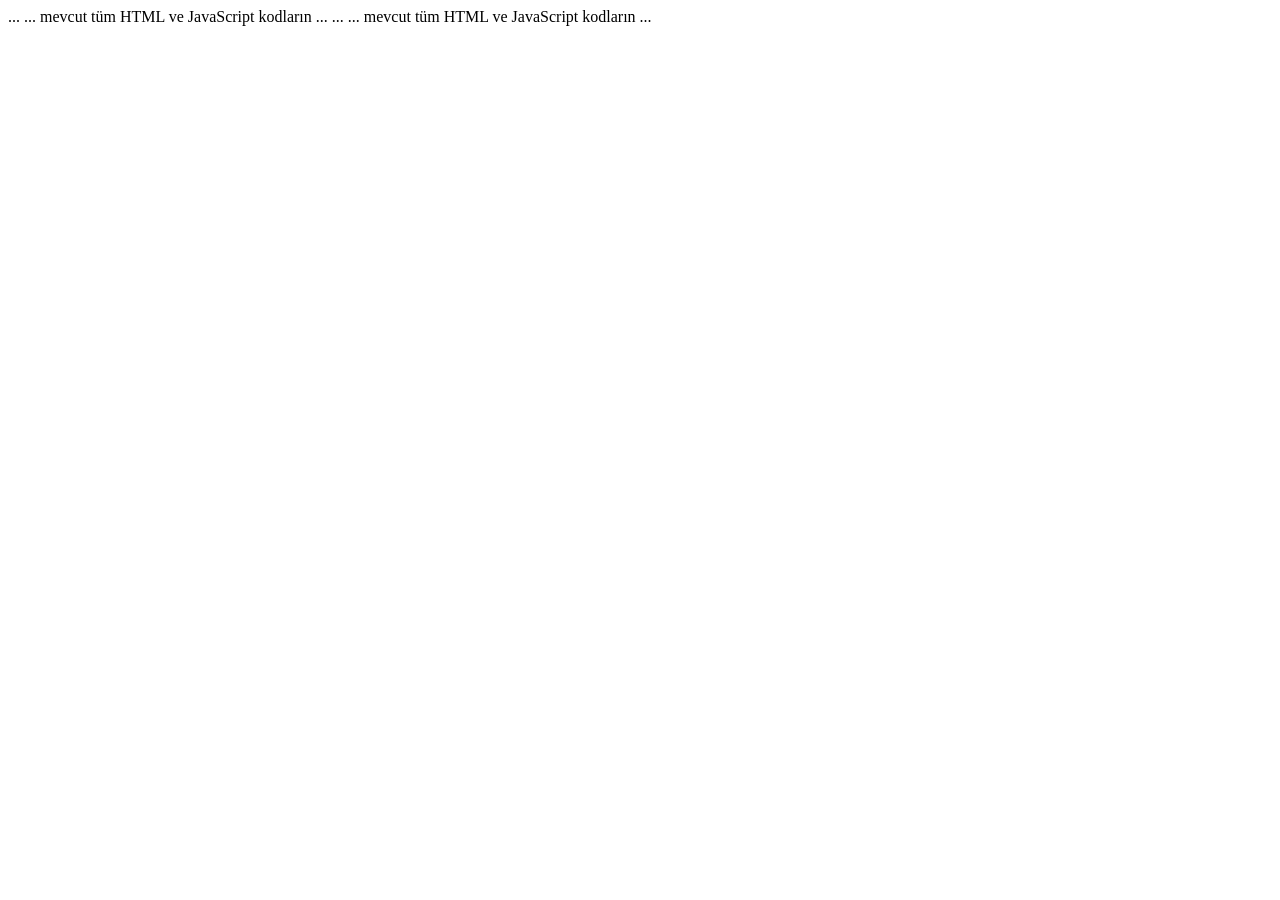
==== index.html @ 2c99c19e "Update index.html" ====
<!DOCTYPE html>
<html lang="tr">
<head>
  ...
</head>
<body>

  ... mevcut tüm HTML ve JavaScript kodların ...

</body>
</html>
<script>
/* =========================================================
   R❤️İ FOOTBALL — REAL API ENGINE
   Cloudflare Worker → API-Football
========================================================= */

const WORKER_URL = "https://rianaliz.akifrusa21.workers.dev";

const state = {
  matches: [],
  selectedMatch: null,
  apiConnected: false,
  currentPage: "all",
  predictionsCache: {}
};


/* =========================================================
   API HELPER
========================================================= */

async function api(route, params = {}) {

  const url = new URL(`${WORKER_URL}/${route}`);

  Object.entries(params).forEach(([key, value]) => {
    if (value !== undefined && value !== null && value !== "") {
      url.searchParams.set(key, value);
    }
  });

  const response = await fetch(url.toString(), {
    method: "GET",
    headers: {
      "Accept": "application/json"
    }
  });

  const text = await response.text();

  let data;

  try {
    data = JSON.parse(text);
  } catch {
    throw new Error("Worker geçerli JSON döndürmedi.");
  }

  if (!response.ok) {
    throw new Error(
      data?.message ||
      data?.error ||
      `API hatası: ${response.status}`
    );
  }

  return data;
}


/* =========================================================
   DATE
========================================================= */

function getTurkeyDate() {

  return new Intl.DateTimeFormat("en-CA", {
    timeZone: "Europe/Istanbul",
    year: "numeric",
    month: "2-digit",
    day: "2-digit"
  }).format(new Date());

}


function updateDate() {

  const element =
    document.getElementById("currentDate");

  if (!element) return;

  const formatted =
    new Intl.DateTimeFormat("tr-TR", {
      timeZone: "Europe/Istanbul",
      weekday: "long",
      day: "numeric",
      month: "long",
      year: "numeric"
    }).format(new Date());

  element.textContent = formatted;
}


/* =========================================================
   STATUS
========================================================= */

function getStatusText(status) {

  const code = status?.short;

  const liveCodes = [
    "1H",
    "2H",
    "ET",
    "BT",
    "P",
    "LIVE"
  ];

  if (liveCodes.includes(code)) {
    return "CANLI";
  }

  if (code === "HT") {
    return "DEVRE ARASI";
  }

  if (
    code === "FT" ||
    code === "AET" ||
    code === "PEN"
  ) {
    return "BİTTİ";
  }

  if (
    code === "PST" ||
    code === "CANC" ||
    code === "ABD" ||
    code === "AWD"
  ) {
    return "ERTELENDİ";
  }

  return formatMatchTime(status?.date || null);
}


function formatMatchTime(dateString) {

  if (!dateString) return "—";

  try {

    return new Intl.DateTimeFormat("tr-TR", {
      timeZone: "Europe/Istanbul",
      hour: "2-digit",
      minute: "2-digit"
    }).format(new Date(dateString));

  } catch {

    return "—";

  }
}


/* =========================================================
   NORMALIZE FIXTURE
========================================================= */

function normalizeFixture(item) {

  if (!item) return null;

  const fixture = item.fixture || {};
  const league = item.league || {};
  const teams = item.teams || {};

  if (!teams.home || !teams.away) {
    return null;
  }

  return {

    id: fixture.id,

    date: fixture.date,

    status: fixture.status || {},

    homeTeam:
      teams.home.name || "—",

    awayTeam:
      teams.away.name || "—",

    homeLogo:
      teams.home.logo || "",

    awayLogo:
      teams.away.logo || "",

    homeId:
      teams.home.id,

    awayId:
      teams.away.id,

    league:
      league.name || "Lig",

    leagueLogo:
      league.logo || "",

    country:
      league.country || "",

    leagueId:
      league.id,

    season:
      league.season,

    time:
      getStatusText({
        short: fixture.status?.short,
        date: fixture.date
      }),

    pick:
      "Analiz hazırlanıyor",

    confidence:
      null,

    reason:
      "Gerçek maç verileri alındı. Tahmin verisi hazırlanıyor.",

    result:
      "—",

    btts:
      "—",

    htBtts:
      "—",

    secondBtts:
      "—",

    over25:
      "—",

    ht:
      "—",

    secondHalf:
      "—",

    goalRange:
      "—",

    risk:
      "medium",

    favorite:
      false,

    dataStatus:
      "API-Football • Gerçek veri"
  };
}


/* =========================================================
   PREDICTION NORMALIZER
========================================================= */

function normalizePrediction(prediction, fixture) {

  if (!prediction) {

    return {

      pick: "Tahmin verisi yok",

      confidence: null,

      reason:
        "Bu maç için API-Football tahmin verisi bulunamadı.",

      result: "—",
      btts: "—",
      htBtts: "—",
      secondBtts: "—",
      over25: "—",
      ht: "—",
      secondHalf: "—",
      goalRange: "—"
    };
  }

  const predictions =
    prediction.predictions || {};

  const winner =
    predictions.winner || {};

  const percentages =
    predictions.percent || {};

  const goals =
    predictions.goals || {};

  let pick =
    predictions.advice || null;

  let confidence = null;

  const homePercent =
    parseFloat(percentages.home) || 0;

  const drawPercent =
    parseFloat(percentages.draw) || 0;

  const awayPercent =
    parseFloat(percentages.away) || 0;

  const highest =
    Math.max(
      homePercent,
      drawPercent,
      awayPercent
    );

  if (highest > 0) {

    confidence = Math.round(highest);

    if (highest === homePercent) {

      pick =
        winner.name ||
        `${fixture.teams.home.name} Kazanır`;

    } else if (highest === awayPercent) {

      pick =
        winner.name ||
        `${fixture.teams.away.name} Kazanır`;

    } else {

      pick = "Beraberlik";

    }
  }


  /* KG */

  let btts = "—";

  if (predictions.btts === "yes") {
    btts = "VAR";
  }

  if (predictions.btts === "no") {
    btts = "YOK";
  }


  /* 2.5 ÜST */

  let over25 = "—";

  const underOver =
    predictions.under_over;

  if (underOver) {

    const value =
      String(underOver)
        .replace(",", ".")
        .toLowerCase();

    if (
      value.includes("over") ||
      value.includes("2.5")
    ) {
      over25 = "ÜST";
    }

    if (value.includes("under")) {
      over25 = "ALT";
    }
  }


  /* GOL ARALIĞI */

  let goalRange = "—";

  if (
    goals.home !== null &&
    goals.home !== undefined &&
    goals.away !== null &&
    goals.away !== undefined
  ) {

    goalRange =
      `${goals.home}-${goals.away}`;
  }


  let reason =
    predictions.advice ||
    "API-Football tahmin verileri üzerinden oluşturuldu.";

  if (winner.name) {
    reason +=
      ` Favori: ${winner.name}.`;
  }


  return {

    pick:
      pick ||
      "Tahmin verisi mevcut",

    confidence,

    reason,

    result:
      winner.name || "—",

    btts,

    htBtts:
      "—",

    secondBtts:
      "—",

    over25,

    ht:
      "—",

    secondHalf:
      "—",

    goalRange
  };
}


/* =========================================================
   LOAD PREDICTION
========================================================= */

async function loadPrediction(match) {

  if (!match?.id) {
    return null;
  }

  if (state.predictionsCache[match.id]) {
    return state.predictionsCache[match.id];
  }

  try {

    const data =
      await api("predictions", {
        fixture: match.id
      });

    const prediction =
      data?.response?.[0] || null;

    state.predictionsCache[match.id] =
      prediction;

    return prediction;

  } catch (error) {

    console.warn(
      "Tahmin alınamadı:",
      match.id,
      error
    );

    return null;
  }
}


/* =========================================================
   LOAD TODAY FIXTURES
========================================================= */

async function loadFootballData() {

  setApiStatus(
    false,
    "Maç verileri yükleniyor..."
  );

  renderLoading();

  try {

    const today =
      getTurkeyDate();

    console.log(
      "R❤️İ Football tarih:",
      today
    );

    const data =
      await api("fixtures", {
        date: today
      });

    const fixtures =
      Array.isArray(data?.response)
        ? data.response
        : [];

    state.matches =
      fixtures
        .map(normalizeFixture)
        .filter(Boolean);

    state.apiConnected = true;

    setApiStatus(
      true,
      `API aktif • ${state.matches.length} maç`
    );

    if (state.matches.length === 0) {

      renderNoMatches();

      return;
    }

    renderMatches(state.matches);

    loadInitialPredictions();

  } catch (error) {

    console.error(
      "R❤️İ API ERROR:",
      error
    );

    state.apiConnected = false;

    setApiStatus(
      false,
      "API bağlantı hatası"
    );

    renderApiError(
      error.message
    );
  }
}


/* =========================================================
   INITIAL PREDICTIONS
========================================================= */

async function loadInitialPredictions() {

  const upcoming =
    state.matches
      .filter(match => {

        const status =
          match.status?.short;

        return [
          "NS",
          "TBD"
        ].includes(status);

      })
      .slice(0, 12);


  for (const match of upcoming) {

    try {

      const prediction =
        await loadPrediction(match);

      if (prediction) {

        const normalized =
          normalizePrediction(
            prediction,
            {
              teams: {
                home: {
                  name: match.homeTeam
                },
                away: {
                  name: match.awayTeam
                }
              }
            }
          );

        Object.assign(
          match,
          normalized
        );

        calculateRisk(match);
      }

      renderMatches(
        applyCurrentFilters()
      );

    } catch (error) {

      console.warn(
        "Prediction error:",
        error
      );
    }
  }
}


/* =========================================================
   RISK
========================================================= */

function calculateRisk(match) {

  const confidence =
    Number(match.confidence);

  if (!confidence) {
    match.risk = "medium";
    return;
  }

  if (confidence >= 70) {
    match.risk = "low";
  } else if (confidence >= 58) {
    match.risk = "medium";
  } else if (confidence >= 45) {
    match.risk = "high";
  } else {
    match.risk = "very-high";
  }
}


/* =========================================================
   CURRENT FILTER
========================================================= */

function applyCurrentFilters() {

  let matches =
    [...state.matches];

  switch (state.currentPage) {

    case "reliable":

      matches =
        matches.filter(
          m => m.risk === "low"
        );

      break;

    case "medium":

      matches =
        matches.filter(
          m => m.risk === "medium"
        );

      break;

    case "high":

      matches =
        matches.filter(
          m =>
            m.risk === "high" ||
            m.risk === "very-high"
        );

      break;

    case "highodds":

      matches =
        matches.filter(
          m => m.over25 === "ÜST"
        );

      break;

    case "halfbtts":

      matches =
        matches.filter(
          m =>
            m.htBtts === "VAR" ||
            m.secondBtts === "VAR"
        );

      break;

    case "favorites":

      matches =
        matches.filter(
          m => m.favorite === true
        );

      break;

    default:
      break;
  }


  const searchInput =
    document.getElementById("searchInput");

  if (searchInput) {

    const query =
      searchInput.value
        .trim()
        .toLowerCase();

    if (query) {

      matches =
        matches.filter(match => {

          const text = [
            match.homeTeam,
            match.awayTeam,
            match.league,
            match.country
          ]
            .join(" ")
            .toLowerCase();

          return text.includes(query);
        });
    }
  }

  return matches;
}


/* =========================================================
   NAVIGATION
========================================================= */

function handlePage(page) {

  state.currentPage = page;

  renderMatches(
    applyCurrentFilters()
  );
}


/* =========================================================
   API STATUS
========================================================= */

function setApiStatus(
  connected,
  text
) {

  const dot =
    document.getElementById("apiDot");

  const status =
    document.getElementById("apiStatus");

  if (dot) {

    dot.classList.toggle(
      "connected",
      connected
    );
  }

  if (status) {
    status.textContent = text;
  }
}


/* =========================================================
   LOADING
========================================================= */

function renderLoading() {

  const container =
    document.getElementById(
      "matchesContainer"
    );

  if (!container) return;

  container.innerHTML = `

    <div
      class="empty"
      style="grid-column:1/-1;"
    >

      <div class="empty-icon">
        ⏳
      </div>

      <h3>Maçlar yükleniyor...</h3>

      <p>
        API-Football üzerinden
        bugünün gerçek maçları getiriliyor.
      </p>

    </div>

  `;
}


/* =========================================================
   NO MATCHES
========================================================= */

function renderNoMatches() {

  const container =
    document.getElementById(
      "matchesContainer"
    );

  if (!container) return;

  container.innerHTML = `

    <div
      class="empty"
      style="grid-column:1/-1;"
    >

      <div class="empty-icon">
        ⚽
      </div>

      <h3>Bugün maç bulunamadı</h3>

      <p>
        API-Football bugün için
        herhangi bir fikstür döndürmedi.
      </p>

    </div>

  `;
}


/* =========================================================
   API ERROR
========================================================= */

function renderApiError(message) {

  const container =
    document.getElementById(
      "matchesContainer"
    );

  if (!container) return;

  container.innerHTML = `

    <div
      class="empty"
      style="grid-column:1/-1;"
    >

      <div class="empty-icon">
        ⚠️
      </div>

      <h3>API bağlantısında sorun oluştu</h3>

      <p>
        ${escapeHTML(
          message ||
          "Bilinmeyen hata"
        )}

        <br><br>

        Cloudflare Worker bağlantısını
        kontrol edin.

      </p>

    </div>

  `;
}


/* =========================================================
   RENDER MATCHES
========================================================= */

function renderMatches(matches) {

  const container =
    document.getElementById(
      "matchesContainer"
    );

  if (!container) return;

  if (
    !matches ||
    matches.length === 0
  ) {

    container.innerHTML = `

      <div
        class="empty"
        style="grid-column:1/-1;"
      >

        <div class="empty-icon">
          ⚽
        </div>

        <h3>Gösterilecek maç bulunamadı</h3>

        <p>
          Seçilen filtreye uygun
          gerçek maç bulunamadı.
        </p>

      </div>

    `;

    return;
  }

  container.innerHTML =
    matches
      .map(createMatchCard)
      .join("");
}


/* =========================================================
   MATCH CARD
========================================================= */

function createMatchCard(match) {

  const homeLogo =
    match.homeLogo || "";

  const awayLogo =
    match.awayLogo || "";

  const leagueLogo =
    match.leagueLogo || "";


  const riskText = {

    low:
      "DÜŞÜK RİSK",

    medium:
      "ORTA RİSK",

    high:
      "YÜKSEK RİSK",

    "very-high":
      "ÇOK YÜKSEK"

  }[match.risk] || "ORTA RİSK";


  const confidence =
    match.confidence !== null &&
    match.confidence !== undefined
      ? `${match.confidence}/100`
      : "—";


  const liveCodes = [
    "1H",
    "2H",
    "HT",
    "ET",
    "BT",
    "P"
  ];


  const matchStatus =
    match.status?.short;


  return `

    <article class="match-card">

      <div class="match-top">

        <div class="league">

          ${
            leagueLogo
              ? `
                <img
                  class="league-logo"
                  src="${escapeHTML(leagueLogo)}"
                  alt=""
                >
              `
              : ""
          }

          <span>
            ${escapeHTML(
              match.league || "Lig"
            )}
          </span>

        </div>

        <div class="match-time">

          ${escapeHTML(
            match.time || "—"
          )}

        </div>

      </div>


      <div class="teams">

        <div class="team">

          ${
            homeLogo
              ? `
                <img
                  class="team-logo"
                  src="${escapeHTML(homeLogo)}"
                  alt=""
                  loading="lazy"
                >
              `
              : `
                <div class="team-logo"></div>
              `
          }

          <div>

            <div class="team-name">
              ${escapeHTML(
                match.homeTeam
              )}
            </div>

            <div class="team-country">
              Ev Sahibi
            </div>

          </div>

        </div>


        <div class="vs">

          ${
            liveCodes.includes(matchStatus)
              ? "CANLI"
              : "VS"
          }

        </div>


        <div class="team away">

          ${
            awayLogo
              ? `
                <img
                  class="team-logo"
                  src="${escapeHTML(awayLogo)}"
                  alt=""
                  loading="lazy"
                >
              `
              : `
                <div class="team-logo"></div>
              `
          }

          <div>

            <div class="team-name">
              ${escapeHTML(
                match.awayTeam
              )}
            </div>

            <div class="team-country">
              Deplasman
            </div>

          </div>

        </div>

      </div>


      <div class="prediction">

        <div class="prediction-label">
          ⚽ Maç Tahmini
        </div>


        <div class="prediction-main">

          <div class="prediction-pick">

            ${escapeHTML(
              match.pick ||
              "Tahmin hazırlanıyor"
            )}

          </div>


          <div>

            ${
              match.confidence !== null &&
              match.confidence !== undefined
                ? `
                  <div class="confidence">
                    ${escapeHTML(
                      confidence
                    )}
                  </div>
                `
                : ""
            }

            <div
              class="risk ${escapeHTML(
                match.risk || "medium"
              )}"
            >

              ${riskText}

            </div>

          </div>

        </div>


        <div class="prediction-note">

          ${escapeHTML(
            match.reason ||
            "Analiz verileri hazırlanıyor."
          )}

        </div>

      </div>


      <div class="market-row">

        <div class="market">

          KG

          <strong>
            ${escapeHTML(
              match.btts || "—"
            )}
          </strong>

        </div>


        <div class="market">

          İY KG

          <strong>
            ${escapeHTML(
              match.htBtts || "—"
            )}
          </strong>

        </div>


        <div class="market">

          2Y KG

          <strong>
            ${escapeHTML(
              match.secondBtts || "—"
            )}
          </strong>

        </div>


        <div class="market">

          2.5 Üst

          <strong>
            ${escapeHTML(
              match.over25 || "—"
            )}
          </strong>

        </div>

      </div>


      <div class="match-bottom">

        <span class="data-status">

          ${escapeHTML(
            match.dataStatus ||
            "API-Football"
          )}

        </span>


        <button
          class="details-btn"
          data-fixture-id="${Number(match.id)}"
          onclick="openAnalysisById(${Number(match.id)})"
        >

          Detaylı Analiz →

        </button>

      </div>

    </article>

  `;
}


/* =========================================================
   OPEN ANALYSIS
========================================================= */

async function openAnalysisById(id) {

  const match =
    state.matches.find(
      m => Number(m.id) === Number(id)
    );

  if (!match) return;

  openAnalysis(match);


  if (!state.predictionsCache[id]) {

    const prediction =
      await loadPrediction(match);

    if (prediction) {

      const normalized =
        normalizePrediction(
          prediction,
          {
            teams: {
              home: {
                name: match.homeTeam
              },
              away: {
                name: match.awayTeam
              }
            }
          }
        );

      Object.assign(
        match,
        normalized
      );

      calculateRisk(match);

      openAnalysis(match);

      renderMatches(
        applyCurrentFilters()
      );
    }
  }
}


/* =========================================================
   OPEN ANALYSIS UI
========================================================= */

function openAnalysis(match) {

  state.selectedMatch = match;


  const drawer =
    document.getElementById("drawer");

  if (!drawer) return;


  const drawerTitle =
    document.getElementById("drawerTitle");

  const homeName =
    document.getElementById("homeName");

  const awayName =
    document.getElementById("awayName");

  const homeLogo =
    document.getElementById("homeLogo");

  const awayLogo =
    document.getElementById("awayLogo");


  if (drawerTitle) {
    drawerTitle.textContent =
      `${match.homeTeam} — ${match.awayTeam}`;
  }

  if (homeName) {
    homeName.textContent =
      match.homeTeam;
  }

  if (awayName) {
    awayName.textContent =
      match.awayTeam;
  }


  if (homeLogo) {

    if (match.homeLogo) {

      homeLogo.src =
        match.homeLogo;

      homeLogo.style.display =
        "block";

    } else {

      homeLogo.style.display =
        "none";
    }
  }


  if (awayLogo) {

    if (match.awayLogo) {

      awayLogo.src =
        match.awayLogo;

      awayLogo.style.display =
        "block";

    } else {

      awayLogo.style.display =
        "none";
    }
  }


  const strongPick =
    document.getElementById("strongPick");

  if (strongPick) {
    strongPick.textContent =
      match.pick ||
      "Veri bekleniyor";
  }


  const confidenceValue =
    document.getElementById("confidenceValue");

  if (confidenceValue) {

    confidenceValue.textContent =
      match.confidence !== null &&
      match.confidence !== undefined
        ? `${match.confidence}/100`
        : "—";
  }


  const confidenceFill =
    document.getElementById("confidenceFill");

  if (confidenceFill) {

    confidenceFill.style.width =
      match.confidence !== null &&
      match.confidence !== undefined
        ? `${Math.max(
            0,
            Math.min(
              100,
              Number(match.confidence)
            )
          )}%`
        : "0%";
  }


  const strongReason =
    document.getElementById("strongReason");

  if (strongReason) {

    strongReason.textContent =
      match.reason ||
      "Analiz verisi bekleniyor.";
  }


  const markets = {

    marketResult:
      match.result,

    marketBTTS:
      match.btts,

    marketHTBTTS:
      match.htBtts,

    market2HBTTS:
      match.secondBtts,

    marketOver25:
      match.over25,

    marketHT:
      match.ht,

    market2H:
      match.secondHalf,

    marketGoals:
      match.goalRange
  };


  Object.entries(markets)
    .forEach(([id, value]) => {

      const element =
        document.getElementById(id);

      if (element) {
        element.textContent =
          value || "—";
      }

    });


  const aiAnalysis =
    document.getElementById("aiAnalysis");

  if (aiAnalysis) {

    aiAnalysis.textContent =
      buildAnalysisText(match);
  }


  drawer.classList.add("open");
}


/* =========================================================
   ANALYSIS TEXT
========================================================= */

function buildAnalysisText(match) {

  const parts = [];

  parts.push(
    `${match.homeTeam} - ${match.awayTeam} karşılaşması için API-Football verileri kullanılıyor.`
  );

  if (match.pick) {

    parts.push(
      `En güçlü mevcut tahmin: ${match.pick}.`
    );
  }

  if (
    match.confidence !== null &&
    match.confidence !== undefined
  ) {

    parts.push(
      `Tahmin güven seviyesi ${match.confidence}/100.`
    );
  }

  if (match.btts !== "—") {

    parts.push(
      `Karşılıklı gol değerlendirmesi: ${match.btts}.`
    );
  }

  if (match.over25 !== "—") {

    parts.push(
      `2.5 gol marketi: ${match.over25}.`
    );
  }

  parts.push(
    "Bu değerlendirme garanti anlamına gelmez; istatistiksel API verilerine dayalı bir analizdir."
  );

  return parts.join(" ");
}


/* =========================================================
   CLOSE DRAWER
========================================================= */

function closeDrawer() {

  const drawer =
    document.getElementById("drawer");

  if (drawer) {
    drawer.classList.remove("open");
  }
}


/* =========================================================
   ESCAPE HTML
========================================================= */

function escapeHTML(value) {

  return String(value ?? "")
    .replaceAll("&", "&amp;")
    .replaceAll("<", "&lt;")
    .replaceAll(">", "&gt;")
    .replaceAll('"', "&quot;")
    .replaceAll("'", "&#039;");
}


/* =========================================================
   INIT
   BURASI ÖNEMLİ:
   Bütün HTML ELEMENTLERİ OLUŞTUKTAN SONRA ÇALIŞIYOR.
========================================================= */

function initRIFootball() {

  console.log("R❤️İ Football başlatılıyor...");


  /* TARİH */

  updateDate();


  /* MOBİL MENÜ */

  const sidebar =
    document.getElementById("sidebar");

  const mobileMenu =
    document.getElementById("mobileMenu");

  if (mobileMenu && sidebar) {

    mobileMenu.addEventListener(
      "click",
      () => {
        sidebar.classList.toggle("open");
      }
    );
  }


  /* NAVIGATION */

  document
    .querySelectorAll(".nav button")
    .forEach(button => {

      button.addEventListener(
        "click",
        () => {

          document
            .querySelectorAll(".nav button")
            .forEach(btn =>
              btn.classList.remove("active")
            );

          button.classList.add("active");

          if (sidebar) {
            sidebar.classList.remove("open");
          }

          const page =
            button.dataset.page ||
            "all";

          handlePage(page);
        }
      );

    });


  /* SEARCH */

  const searchInput =
    document.getElementById("searchInput");

  if (searchInput) {

    searchInput.addEventListener(
      "input",
      () => {

        renderMatches(
          applyCurrentFilters()
        );

      }
    );
  }


  /* DRAWER KAPAT */

  const closeButton =
    document.getElementById("closeDrawer");

  if (closeButton) {

    closeButton.addEventListener(
      "click",
      closeDrawer
    );
  }


  const drawer =
    document.getElementById("drawer");

  if (drawer) {

    drawer.addEventListener(
      "click",
      event => {

        if (
          event.target === drawer
        ) {
          closeDrawer();
        }

      }
    );
  }


  /* İLK YÜKLEME */

  renderLoading();

  loadFootballData();

}


/* =========================================================
   START
========================================================= */

if (
  document.readyState === "loading"
) {

  document.addEventListener(
    "DOMContentLoaded",
    initRIFootball
  );

} else {

  initRIFootball();

}

</script>
<!DOCTYPE html>
<html lang="tr">
<head>
  ...
</head>
<body>

  ... mevcut tüm HTML ve JavaScript kodların ...

</body>
</html>
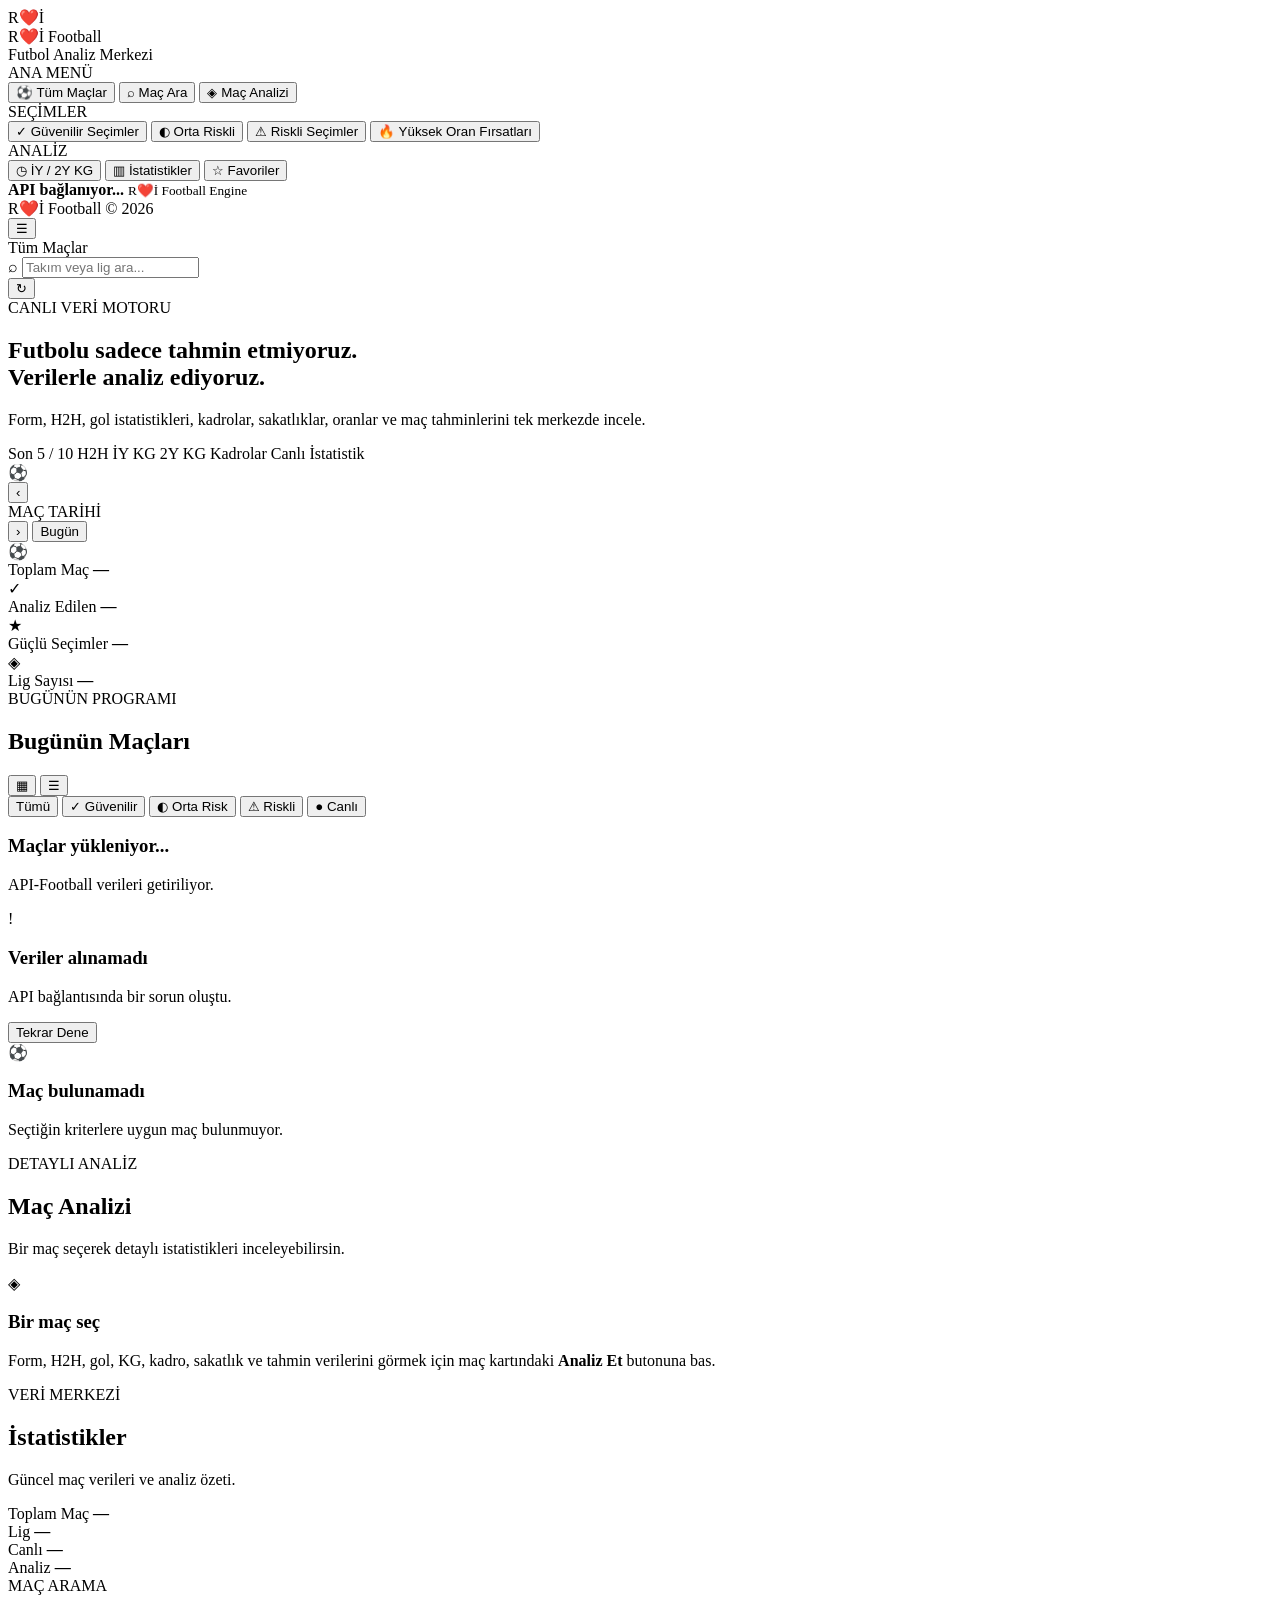
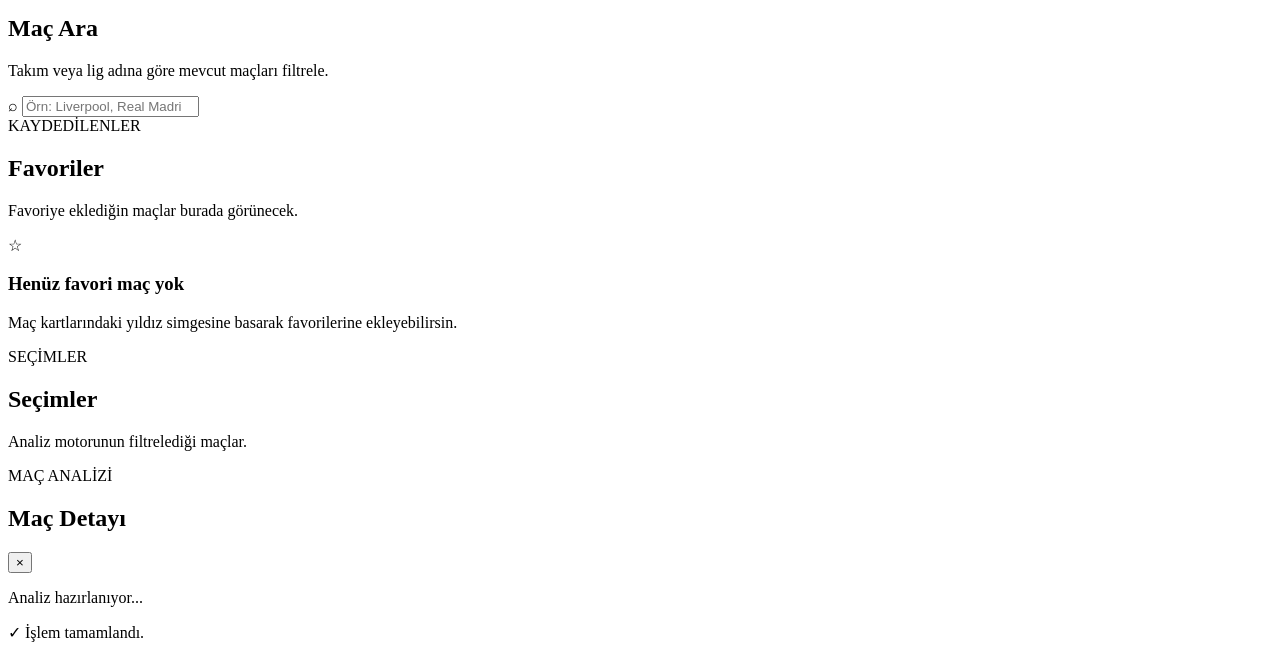
==== commit badd0911: "Create index.html" ====
--- a/index.html
+++ b/index.html
@@ -1,1812 +1,490 @@
 <!DOCTYPE html>
 <html lang="tr">
 <head>
-  ...
+  <meta charset="UTF-8">
+  <meta name="viewport" content="width=device-width, initial-scale=1.0">
+  <meta name="theme-color" content="#07130f">
+  <meta name="description" content="R❤️İ Football — Futbol Analiz Merkezi">
+  <title>R❤️İ Football — Futbol Analiz Merkezi</title>
+
+  <link rel="stylesheet" href="style.css">
 </head>
+
 <body>
 
-  ... mevcut tüm HTML ve JavaScript kodların ...
+  <!-- MOBILE OVERLAY -->
+  <div id="mobileOverlay" class="mobile-overlay"></div>
+
+  <!-- SIDEBAR -->
+  <aside id="sidebar" class="sidebar">
+
+    <div class="brand">
+      <div class="brand-logo">R<span>❤️</span>İ</div>
+      <div>
+        <div class="brand-title">R❤️İ Football</div>
+        <div class="brand-subtitle">Futbol Analiz Merkezi</div>
+      </div>
+    </div>
+
+    <nav class="sidebar-nav">
+
+      <div class="nav-label">ANA MENÜ</div>
+
+      <button class="nav-item active" data-page="all">
+        <span class="nav-icon">⚽</span>
+        <span>Tüm Maçlar</span>
+      </button>
+
+      <button class="nav-item" data-page="search">
+        <span class="nav-icon">⌕</span>
+        <span>Maç Ara</span>
+      </button>
+
+      <button class="nav-item" data-page="analysis">
+        <span class="nav-icon">◈</span>
+        <span>Maç Analizi</span>
+      </button>
+
+      <div class="nav-label">SEÇİMLER</div>
+
+      <button class="nav-item" data-page="safe">
+        <span class="nav-icon">✓</span>
+        <span>Güvenilir Seçimler</span>
+      </button>
+
+      <button class="nav-item" data-page="medium">
+        <span class="nav-icon">◐</span>
+        <span>Orta Riskli</span>
+      </button>
+
+      <button class="nav-item" data-page="risky">
+        <span class="nav-icon">⚠</span>
+        <span>Riskli Seçimler</span>
+      </button>
+
+      <button class="nav-item" data-page="high">
+        <span class="nav-icon">🔥</span>
+        <span>Yüksek Oran Fırsatları</span>
+      </button>
+
+      <div class="nav-label">ANALİZ</div>
+
+      <button class="nav-item" data-page="halves">
+        <span class="nav-icon">◷</span>
+        <span>İY / 2Y KG</span>
+      </button>
+
+      <button class="nav-item" data-page="stats">
+        <span class="nav-icon">▥</span>
+        <span>İstatistikler</span>
+      </button>
+
+      <button class="nav-item" data-page="favorites">
+        <span class="nav-icon">☆</span>
+        <span>Favoriler</span>
+      </button>
+
+    </nav>
+
+    <div class="sidebar-bottom">
+      <div class="api-status">
+        <span id="apiStatusDot" class="status-dot"></span>
+        <div>
+          <strong id="apiStatusText">API bağlanıyor...</strong>
+          <small>R❤️İ Football Engine</small>
+        </div>
+      </div>
+
+      <div class="copyright">
+        R❤️İ Football © 2026
+      </div>
+    </div>
+
+  </aside>
+
+  <!-- MAIN -->
+  <main class="main">
+
+    <!-- TOPBAR -->
+    <header class="topbar">
+
+      <button id="mobileMenu" class="mobile-menu" aria-label="Menüyü aç">
+        ☰
+      </button>
+
+      <div class="topbar-title">
+        <span id="pageTitle">Tüm Maçlar</span>
+        <small id="pageDate"></small>
+      </div>
+
+      <div class="topbar-actions">
+
+        <div class="search-box">
+          <span>⌕</span>
+          <input
+            id="globalSearch"
+            type="search"
+            placeholder="Takım veya lig ara..."
+            autocomplete="off"
+          >
+        </div>
+
+        <button id="refreshBtn" class="icon-btn" title="Yenile">
+          ↻
+        </button>
+
+      </div>
+
+    </header>
+
+    <!-- CONTENT -->
+    <div class="content">
+
+      <!-- HERO -->
+      <section class="hero">
+
+        <div class="hero-content">
+
+          <div class="hero-badge">
+            <span></span>
+            CANLI VERİ MOTORU
+          </div>
+
+          <h1>
+            Futbolu sadece tahmin etmiyoruz.<br>
+            <strong>Verilerle analiz ediyoruz.</strong>
+          </h1>
+
+          <p>
+            Form, H2H, gol istatistikleri, kadrolar, sakatlıklar,
+            oranlar ve maç tahminlerini tek merkezde incele.
+          </p>
+
+          <div class="hero-chips">
+            <span>Son 5 / 10</span>
+            <span>H2H</span>
+            <span>İY KG</span>
+            <span>2Y KG</span>
+            <span>Kadrolar</span>
+            <span>Canlı İstatistik</span>
+          </div>
+
+        </div>
+
+        <div class="hero-decoration">
+          <div class="football-glow">⚽</div>
+        </div>
+
+      </section>
+
+      <!-- DATE BAR -->
+      <section class="date-bar">
+
+        <button id="prevDay" class="date-arrow">‹</button>
+
+        <div class="date-center">
+          <span class="date-small">MAÇ TARİHİ</span>
+          <strong id="selectedDate"></strong>
+        </div>
+
+        <button id="nextDay" class="date-arrow">›</button>
+
+        <button id="todayBtn" class="today-btn">
+          Bugün
+        </button>
+
+      </section>
+
+      <!-- QUICK STATS -->
+      <section class="quick-stats">
+
+        <div class="stat-box">
+          <div class="stat-icon">⚽</div>
+          <div>
+            <span>Toplam Maç</span>
+            <strong id="totalMatches">—</strong>
+          </div>
+        </div>
+
+        <div class="stat-box">
+          <div class="stat-icon">✓</div>
+          <div>
+            <span>Analiz Edilen</span>
+            <strong id="analyzedMatches">—</strong>
+          </div>
+        </div>
+
+        <div class="stat-box">
+          <div class="stat-icon">★</div>
+          <div>
+            <span>Güçlü Seçimler</span>
+            <strong id="strongPicks">—</strong>
+          </div>
+        </div>
+
+        <div class="stat-box">
+          <div class="stat-icon">◈</div>
+          <div>
+            <span>Lig Sayısı</span>
+            <strong id="leagueCount">—</strong>
+          </div>
+        </div>
+
+      </section>
+
+      <!-- SECTION HEADER -->
+      <section class="section-header">
+
+        <div>
+          <span class="section-kicker">BUGÜNÜN PROGRAMI</span>
+          <h2 id="matchesTitle">Bugünün Maçları</h2>
+        </div>
+
+        <div class="view-actions">
+
+          <button class="view-btn active" data-view="cards">
+            ▦
+          </button>
+
+          <button class="view-btn" data-view="compact">
+            ☰
+          </button>
+
+        </div>
+
+      </section>
+
+      <!-- FILTERS -->
+      <section class="filters">
+
+        <button class="filter-btn active" data-filter="all">
+          Tümü
+        </button>
+
+        <button class="filter-btn" data-filter="safe">
+          ✓ Güvenilir
+        </button>
+
+        <button class="filter-btn" data-filter="medium">
+          ◐ Orta Risk
+        </button>
+
+        <button class="filter-btn" data-filter="risky">
+          ⚠ Riskli
+        </button>
+
+        <button class="filter-btn" data-filter="live">
+          ● Canlı
+        </button>
+
+      </section>
+
+      <!-- LOADING -->
+      <div id="loadingState" class="loading-state">
+
+        <div class="loader"></div>
+
+        <h3>Maçlar yükleniyor...</h3>
+
+        <p>
+          API-Football verileri getiriliyor.
+        </p>
+
+      </div>
+
+      <!-- ERROR -->
+      <div id="errorState" class="error-state hidden">
+
+        <div class="error-icon">!</div>
+
+        <h3>Veriler alınamadı</h3>
+
+        <p id="errorMessage">
+          API bağlantısında bir sorun oluştu.
+        </p>
+
+        <button id="retryBtn" class="primary-btn">
+          Tekrar Dene
+        </button>
+
+      </div>
+
+      <!-- EMPTY -->
+      <div id="emptyState" class="empty-state hidden">
+
+        <div class="empty-icon">⚽</div>
+
+        <h3>Maç bulunamadı</h3>
+
+        <p>
+          Seçtiğin kriterlere uygun maç bulunmuyor.
+        </p>
+
+      </div>
+
+      <!-- MATCH LIST -->
+      <section id="matchesContainer" class="matches-grid"></section>
+
+      <!-- ANALYSIS PAGE -->
+      <section id="analysisPage" class="page-panel hidden">
+
+        <div class="panel-heading">
+          <span class="section-kicker">DETAYLI ANALİZ</span>
+          <h2>Maç Analizi</h2>
+          <p>
+            Bir maç seçerek detaylı istatistikleri inceleyebilirsin.
+          </p>
+        </div>
+
+        <div id="analysisPlaceholder" class="analysis-placeholder">
+          <div>◈</div>
+          <h3>Bir maç seç</h3>
+          <p>
+            Form, H2H, gol, KG, kadro, sakatlık ve tahmin verilerini
+            görmek için maç kartındaki <strong>Analiz Et</strong> butonuna bas.
+          </p>
+        </div>
+
+      </section>
+
+      <!-- STATS PAGE -->
+      <section id="statsPage" class="page-panel hidden">
+
+        <div class="panel-heading">
+          <span class="section-kicker">VERİ MERKEZİ</span>
+          <h2>İstatistikler</h2>
+          <p>
+            Güncel maç verileri ve analiz özeti.
+          </p>
+        </div>
+
+        <div class="stats-dashboard">
+
+          <div class="dashboard-card">
+            <span>Toplam Maç</span>
+            <strong id="dashboardMatches">—</strong>
+          </div>
+
+          <div class="dashboard-card">
+            <span>Lig</span>
+            <strong id="dashboardLeagues">—</strong>
+          </div>
+
+          <div class="dashboard-card">
+            <span>Canlı</span>
+            <strong id="dashboardLive">—</strong>
+          </div>
+
+          <div class="dashboard-card">
+            <span>Analiz</span>
+            <strong id="dashboardAnalyzed">—</strong>
+          </div>
+
+        </div>
+
+      </section>
+
+      <!-- SEARCH PAGE -->
+      <section id="searchPage" class="page-panel hidden">
+
+        <div class="panel-heading">
+          <span class="section-kicker">MAÇ ARAMA</span>
+          <h2>Maç Ara</h2>
+          <p>
+            Takım veya lig adına göre mevcut maçları filtrele.
+          </p>
+        </div>
+
+        <div class="large-search">
+          <span>⌕</span>
+          <input
+            id="largeSearchInput"
+            type="search"
+            placeholder="Örn: Liverpool, Real Madrid, Premier League..."
+          >
+        </div>
+
+      </section>
+
+      <!-- FAVORITES PAGE -->
+      <section id="favoritesPage" class="page-panel hidden">
+
+        <div class="panel-heading">
+          <span class="section-kicker">KAYDEDİLENLER</span>
+          <h2>Favoriler</h2>
+          <p>
+            Favoriye eklediğin maçlar burada görünecek.
+          </p>
+        </div>
+
+        <div id="favoritesContainer" class="matches-grid"></div>
+
+        <div id="favoritesEmpty" class="empty-state">
+          <div class="empty-icon">☆</div>
+          <h3>Henüz favori maç yok</h3>
+          <p>
+            Maç kartlarındaki yıldız simgesine basarak favorilerine ekleyebilirsin.
+          </p>
+        </div>
+
+      </section>
+
+      <!-- SELECTION PAGE -->
+      <section id="selectionPage" class="page-panel hidden">
+
+        <div class="panel-heading">
+          <span class="section-kicker">SEÇİMLER</span>
+          <h2 id="selectionTitle">Seçimler</h2>
+          <p id="selectionDescription">
+            Analiz motorunun filtrelediği maçlar.
+          </p>
+        </div>
+
+        <div id="selectionContainer" class="matches-grid"></div>
+
+      </section>
+
+    </div>
+
+  </main>
+
+  <!-- ANALYSIS DRAWER -->
+  <div id="drawerBackdrop" class="drawer-backdrop"></div>
+
+  <aside id="analysisDrawer" class="analysis-drawer">
+
+    <div class="drawer-header">
+
+      <div>
+        <span class="section-kicker">MAÇ ANALİZİ</span>
+        <h2 id="drawerTitle">Maç Detayı</h2>
+      </div>
+
+      <button id="closeDrawer" class="close-btn">
+        ×
+      </button>
+
+    </div>
+
+    <div id="drawerContent" class="drawer-content">
+
+      <div class="drawer-loading">
+        <div class="loader"></div>
+        <p>Analiz hazırlanıyor...</p>
+      </div>
+
+    </div>
+
+  </aside>
+
+  <!-- TOAST -->
+  <div id="toast" class="toast">
+    <span id="toastIcon">✓</span>
+    <span id="toastMessage">İşlem tamamlandı.</span>
+  </div>
+
+  <!-- APP -->
+  <script src="app.js"></script>
 
 </body>
 </html>
-<script>
-/* =========================================================
-   R❤️İ FOOTBALL — REAL API ENGINE
-   Cloudflare Worker → API-Football
-========================================================= */
-
-const WORKER_URL = "https://rianaliz.akifrusa21.workers.dev";
-
-const state = {
-  matches: [],
-  selectedMatch: null,
-  apiConnected: false,
-  currentPage: "all",
-  predictionsCache: {}
-};
-
-
-/* =========================================================
-   API HELPER
-========================================================= */
-
-async function api(route, params = {}) {
-
-  const url = new URL(`${WORKER_URL}/${route}`);
-
-  Object.entries(params).forEach(([key, value]) => {
-    if (value !== undefined && value !== null && value !== "") {
-      url.searchParams.set(key, value);
-    }
-  });
-
-  const response = await fetch(url.toString(), {
-    method: "GET",
-    headers: {
-      "Accept": "application/json"
-    }
-  });
-
-  const text = await response.text();
-
-  let data;
-
-  try {
-    data = JSON.parse(text);
-  } catch {
-    throw new Error("Worker geçerli JSON döndürmedi.");
-  }
-
-  if (!response.ok) {
-    throw new Error(
-      data?.message ||
-      data?.error ||
-      `API hatası: ${response.status}`
-    );
-  }
-
-  return data;
-}
-
-
-/* =========================================================
-   DATE
-========================================================= */
-
-function getTurkeyDate() {
-
-  return new Intl.DateTimeFormat("en-CA", {
-    timeZone: "Europe/Istanbul",
-    year: "numeric",
-    month: "2-digit",
-    day: "2-digit"
-  }).format(new Date());
-
-}
-
-
-function updateDate() {
-
-  const element =
-    document.getElementById("currentDate");
-
-  if (!element) return;
-
-  const formatted =
-    new Intl.DateTimeFormat("tr-TR", {
-      timeZone: "Europe/Istanbul",
-      weekday: "long",
-      day: "numeric",
-      month: "long",
-      year: "numeric"
-    }).format(new Date());
-
-  element.textContent = formatted;
-}
-
-
-/* =========================================================
-   STATUS
-========================================================= */
-
-function getStatusText(status) {
-
-  const code = status?.short;
-
-  const liveCodes = [
-    "1H",
-    "2H",
-    "ET",
-    "BT",
-    "P",
-    "LIVE"
-  ];
-
-  if (liveCodes.includes(code)) {
-    return "CANLI";
-  }
-
-  if (code === "HT") {
-    return "DEVRE ARASI";
-  }
-
-  if (
-    code === "FT" ||
-    code === "AET" ||
-    code === "PEN"
-  ) {
-    return "BİTTİ";
-  }
-
-  if (
-    code === "PST" ||
-    code === "CANC" ||
-    code === "ABD" ||
-    code === "AWD"
-  ) {
-    return "ERTELENDİ";
-  }
-
-  return formatMatchTime(status?.date || null);
-}
-
-
-function formatMatchTime(dateString) {
-
-  if (!dateString) return "—";
-
-  try {
-
-    return new Intl.DateTimeFormat("tr-TR", {
-      timeZone: "Europe/Istanbul",
-      hour: "2-digit",
-      minute: "2-digit"
-    }).format(new Date(dateString));
-
-  } catch {
-
-    return "—";
-
-  }
-}
-
-
-/* =========================================================
-   NORMALIZE FIXTURE
-========================================================= */
-
-function normalizeFixture(item) {
-
-  if (!item) return null;
-
-  const fixture = item.fixture || {};
-  const league = item.league || {};
-  const teams = item.teams || {};
-
-  if (!teams.home || !teams.away) {
-    return null;
-  }
-
-  return {
-
-    id: fixture.id,
-
-    date: fixture.date,
-
-    status: fixture.status || {},
-
-    homeTeam:
-      teams.home.name || "—",
-
-    awayTeam:
-      teams.away.name || "—",
-
-    homeLogo:
-      teams.home.logo || "",
-
-    awayLogo:
-      teams.away.logo || "",
-
-    homeId:
-      teams.home.id,
-
-    awayId:
-      teams.away.id,
-
-    league:
-      league.name || "Lig",
-
-    leagueLogo:
-      league.logo || "",
-
-    country:
-      league.country || "",
-
-    leagueId:
-      league.id,
-
-    season:
-      league.season,
-
-    time:
-      getStatusText({
-        short: fixture.status?.short,
-        date: fixture.date
-      }),
-
-    pick:
-      "Analiz hazırlanıyor",
-
-    confidence:
-      null,
-
-    reason:
-      "Gerçek maç verileri alındı. Tahmin verisi hazırlanıyor.",
-
-    result:
-      "—",
-
-    btts:
-      "—",
-
-    htBtts:
-      "—",
-
-    secondBtts:
-      "—",
-
-    over25:
-      "—",
-
-    ht:
-      "—",
-
-    secondHalf:
-      "—",
-
-    goalRange:
-      "—",
-
-    risk:
-      "medium",
-
-    favorite:
-      false,
-
-    dataStatus:
-      "API-Football • Gerçek veri"
-  };
-}
-
-
-/* =========================================================
-   PREDICTION NORMALIZER
-========================================================= */
-
-function normalizePrediction(prediction, fixture) {
-
-  if (!prediction) {
-
-    return {
-
-      pick: "Tahmin verisi yok",
-
-      confidence: null,
-
-      reason:
-        "Bu maç için API-Football tahmin verisi bulunamadı.",
-
-      result: "—",
-      btts: "—",
-      htBtts: "—",
-      secondBtts: "—",
-      over25: "—",
-      ht: "—",
-      secondHalf: "—",
-      goalRange: "—"
-    };
-  }
-
-  const predictions =
-    prediction.predictions || {};
-
-  const winner =
-    predictions.winner || {};
-
-  const percentages =
-    predictions.percent || {};
-
-  const goals =
-    predictions.goals || {};
-
-  let pick =
-    predictions.advice || null;
-
-  let confidence = null;
-
-  const homePercent =
-    parseFloat(percentages.home) || 0;
-
-  const drawPercent =
-    parseFloat(percentages.draw) || 0;
-
-  const awayPercent =
-    parseFloat(percentages.away) || 0;
-
-  const highest =
-    Math.max(
-      homePercent,
-      drawPercent,
-      awayPercent
-    );
-
-  if (highest > 0) {
-
-    confidence = Math.round(highest);
-
-    if (highest === homePercent) {
-
-      pick =
-        winner.name ||
-        `${fixture.teams.home.name} Kazanır`;
-
-    } else if (highest === awayPercent) {
-
-      pick =
-        winner.name ||
-        `${fixture.teams.away.name} Kazanır`;
-
-    } else {
-
-      pick = "Beraberlik";
-
-    }
-  }
-
-
-  /* KG */
-
-  let btts = "—";
-
-  if (predictions.btts === "yes") {
-    btts = "VAR";
-  }
-
-  if (predictions.btts === "no") {
-    btts = "YOK";
-  }
-
-
-  /* 2.5 ÜST */
-
-  let over25 = "—";
-
-  const underOver =
-    predictions.under_over;
-
-  if (underOver) {
-
-    const value =
-      String(underOver)
-        .replace(",", ".")
-        .toLowerCase();
-
-    if (
-      value.includes("over") ||
-      value.includes("2.5")
-    ) {
-      over25 = "ÜST";
-    }
-
-    if (value.includes("under")) {
-      over25 = "ALT";
-    }
-  }
-
-
-  /* GOL ARALIĞI */
-
-  let goalRange = "—";
-
-  if (
-    goals.home !== null &&
-    goals.home !== undefined &&
-    goals.away !== null &&
-    goals.away !== undefined
-  ) {
-
-    goalRange =
-      `${goals.home}-${goals.away}`;
-  }
-
-
-  let reason =
-    predictions.advice ||
-    "API-Football tahmin verileri üzerinden oluşturuldu.";
-
-  if (winner.name) {
-    reason +=
-      ` Favori: ${winner.name}.`;
-  }
-
-
-  return {
-
-    pick:
-      pick ||
-      "Tahmin verisi mevcut",
-
-    confidence,
-
-    reason,
-
-    result:
-      winner.name || "—",
-
-    btts,
-
-    htBtts:
-      "—",
-
-    secondBtts:
-      "—",
-
-    over25,
-
-    ht:
-      "—",
-
-    secondHalf:
-      "—",
-
-    goalRange
-  };
-}
-
-
-/* =========================================================
-   LOAD PREDICTION
-========================================================= */
-
-async function loadPrediction(match) {
-
-  if (!match?.id) {
-    return null;
-  }
-
-  if (state.predictionsCache[match.id]) {
-    return state.predictionsCache[match.id];
-  }
-
-  try {
-
-    const data =
-      await api("predictions", {
-        fixture: match.id
-      });
-
-    const prediction =
-      data?.response?.[0] || null;
-
-    state.predictionsCache[match.id] =
-      prediction;
-
-    return prediction;
-
-  } catch (error) {
-
-    console.warn(
-      "Tahmin alınamadı:",
-      match.id,
-      error
-    );
-
-    return null;
-  }
-}
-
-
-/* =========================================================
-   LOAD TODAY FIXTURES
-========================================================= */
-
-async function loadFootballData() {
-
-  setApiStatus(
-    false,
-    "Maç verileri yükleniyor..."
-  );
-
-  renderLoading();
-
-  try {
-
-    const today =
-      getTurkeyDate();
-
-    console.log(
-      "R❤️İ Football tarih:",
-      today
-    );
-
-    const data =
-      await api("fixtures", {
-        date: today
-      });
-
-    const fixtures =
-      Array.isArray(data?.response)
-        ? data.response
-        : [];
-
-    state.matches =
-      fixtures
-        .map(normalizeFixture)
-        .filter(Boolean);
-
-    state.apiConnected = true;
-
-    setApiStatus(
-      true,
-      `API aktif • ${state.matches.length} maç`
-    );
-
-    if (state.matches.length === 0) {
-
-      renderNoMatches();
-
-      return;
-    }
-
-    renderMatches(state.matches);
-
-    loadInitialPredictions();
-
-  } catch (error) {
-
-    console.error(
-      "R❤️İ API ERROR:",
-      error
-    );
-
-    state.apiConnected = false;
-
-    setApiStatus(
-      false,
-      "API bağlantı hatası"
-    );
-
-    renderApiError(
-      error.message
-    );
-  }
-}
-
-
-/* =========================================================
-   INITIAL PREDICTIONS
-========================================================= */
-
-async function loadInitialPredictions() {
-
-  const upcoming =
-    state.matches
-      .filter(match => {
-
-        const status =
-          match.status?.short;
-
-        return [
-          "NS",
-          "TBD"
-        ].includes(status);
-
-      })
-      .slice(0, 12);
-
-
-  for (const match of upcoming) {
-
-    try {
-
-      const prediction =
-        await loadPrediction(match);
-
-      if (prediction) {
-
-        const normalized =
-          normalizePrediction(
-            prediction,
-            {
-              teams: {
-                home: {
-                  name: match.homeTeam
-                },
-                away: {
-                  name: match.awayTeam
-                }
-              }
-            }
-          );
-
-        Object.assign(
-          match,
-          normalized
-        );
-
-        calculateRisk(match);
-      }
-
-      renderMatches(
-        applyCurrentFilters()
-      );
-
-    } catch (error) {
-
-      console.warn(
-        "Prediction error:",
-        error
-      );
-    }
-  }
-}
-
-
-/* =========================================================
-   RISK
-========================================================= */
-
-function calculateRisk(match) {
-
-  const confidence =
-    Number(match.confidence);
-
-  if (!confidence) {
-    match.risk = "medium";
-    return;
-  }
-
-  if (confidence >= 70) {
-    match.risk = "low";
-  } else if (confidence >= 58) {
-    match.risk = "medium";
-  } else if (confidence >= 45) {
-    match.risk = "high";
-  } else {
-    match.risk = "very-high";
-  }
-}
-
-
-/* =========================================================
-   CURRENT FILTER
-========================================================= */
-
-function applyCurrentFilters() {
-
-  let matches =
-    [...state.matches];
-
-  switch (state.currentPage) {
-
-    case "reliable":
-
-      matches =
-        matches.filter(
-          m => m.risk === "low"
-        );
-
-      break;
-
-    case "medium":
-
-      matches =
-        matches.filter(
-          m => m.risk === "medium"
-        );
-
-      break;
-
-    case "high":
-
-      matches =
-        matches.filter(
-          m =>
-            m.risk === "high" ||
-            m.risk === "very-high"
-        );
-
-      break;
-
-    case "highodds":
-
-      matches =
-        matches.filter(
-          m => m.over25 === "ÜST"
-        );
-
-      break;
-
-    case "halfbtts":
-
-      matches =
-        matches.filter(
-          m =>
-            m.htBtts === "VAR" ||
-            m.secondBtts === "VAR"
-        );
-
-      break;
-
-    case "favorites":
-
-      matches =
-        matches.filter(
-          m => m.favorite === true
-        );
-
-      break;
-
-    default:
-      break;
-  }
-
-
-  const searchInput =
-    document.getElementById("searchInput");
-
-  if (searchInput) {
-
-    const query =
-      searchInput.value
-        .trim()
-        .toLowerCase();
-
-    if (query) {
-
-      matches =
-        matches.filter(match => {
-
-          const text = [
-            match.homeTeam,
-            match.awayTeam,
-            match.league,
-            match.country
-          ]
-            .join(" ")
-            .toLowerCase();
-
-          return text.includes(query);
-        });
-    }
-  }
-
-  return matches;
-}
-
-
-/* =========================================================
-   NAVIGATION
-========================================================= */
-
-function handlePage(page) {
-
-  state.currentPage = page;
-
-  renderMatches(
-    applyCurrentFilters()
-  );
-}
-
-
-/* =========================================================
-   API STATUS
-========================================================= */
-
-function setApiStatus(
-  connected,
-  text
-) {
-
-  const dot =
-    document.getElementById("apiDot");
-
-  const status =
-    document.getElementById("apiStatus");
-
-  if (dot) {
-
-    dot.classList.toggle(
-      "connected",
-      connected
-    );
-  }
-
-  if (status) {
-    status.textContent = text;
-  }
-}
-
-
-/* =========================================================
-   LOADING
-========================================================= */
-
-function renderLoading() {
-
-  const container =
-    document.getElementById(
-      "matchesContainer"
-    );
-
-  if (!container) return;
-
-  container.innerHTML = `
-
-    <div
-      class="empty"
-      style="grid-column:1/-1;"
-    >
-
-      <div class="empty-icon">
-        ⏳
-      </div>
-
-      <h3>Maçlar yükleniyor...</h3>
-
-      <p>
-        API-Football üzerinden
-        bugünün gerçek maçları getiriliyor.
-      </p>
-
-    </div>
-
-  `;
-}
-
-
-/* =========================================================
-   NO MATCHES
-========================================================= */
-
-function renderNoMatches() {
-
-  const container =
-    document.getElementById(
-      "matchesContainer"
-    );
-
-  if (!container) return;
-
-  container.innerHTML = `
-
-    <div
-      class="empty"
-      style="grid-column:1/-1;"
-    >
-
-      <div class="empty-icon">
-        ⚽
-      </div>
-
-      <h3>Bugün maç bulunamadı</h3>
-
-      <p>
-        API-Football bugün için
-        herhangi bir fikstür döndürmedi.
-      </p>
-
-    </div>
-
-  `;
-}
-
-
-/* =========================================================
-   API ERROR
-========================================================= */
-
-function renderApiError(message) {
-
-  const container =
-    document.getElementById(
-      "matchesContainer"
-    );
-
-  if (!container) return;
-
-  container.innerHTML = `
-
-    <div
-      class="empty"
-      style="grid-column:1/-1;"
-    >
-
-      <div class="empty-icon">
-        ⚠️
-      </div>
-
-      <h3>API bağlantısında sorun oluştu</h3>
-
-      <p>
-        ${escapeHTML(
-          message ||
-          "Bilinmeyen hata"
-        )}
-
-        <br><br>
-
-        Cloudflare Worker bağlantısını
-        kontrol edin.
-
-      </p>
-
-    </div>
-
-  `;
-}
-
-
-/* =========================================================
-   RENDER MATCHES
-========================================================= */
-
-function renderMatches(matches) {
-
-  const container =
-    document.getElementById(
-      "matchesContainer"
-    );
-
-  if (!container) return;
-
-  if (
-    !matches ||
-    matches.length === 0
-  ) {
-
-    container.innerHTML = `
-
-      <div
-        class="empty"
-        style="grid-column:1/-1;"
-      >
-
-        <div class="empty-icon">
-          ⚽
-        </div>
-
-        <h3>Gösterilecek maç bulunamadı</h3>
-
-        <p>
-          Seçilen filtreye uygun
-          gerçek maç bulunamadı.
-        </p>
-
-      </div>
-
-    `;
-
-    return;
-  }
-
-  container.innerHTML =
-    matches
-      .map(createMatchCard)
-      .join("");
-}
-
-
-/* =========================================================
-   MATCH CARD
-========================================================= */
-
-function createMatchCard(match) {
-
-  const homeLogo =
-    match.homeLogo || "";
-
-  const awayLogo =
-    match.awayLogo || "";
-
-  const leagueLogo =
-    match.leagueLogo || "";
-
-
-  const riskText = {
-
-    low:
-      "DÜŞÜK RİSK",
-
-    medium:
-      "ORTA RİSK",
-
-    high:
-      "YÜKSEK RİSK",
-
-    "very-high":
-      "ÇOK YÜKSEK"
-
-  }[match.risk] || "ORTA RİSK";
-
-
-  const confidence =
-    match.confidence !== null &&
-    match.confidence !== undefined
-      ? `${match.confidence}/100`
-      : "—";
-
-
-  const liveCodes = [
-    "1H",
-    "2H",
-    "HT",
-    "ET",
-    "BT",
-    "P"
-  ];
-
-
-  const matchStatus =
-    match.status?.short;
-
-
-  return `
-
-    <article class="match-card">
-
-      <div class="match-top">
-
-        <div class="league">
-
-          ${
-            leagueLogo
-              ? `
-                <img
-                  class="league-logo"
-                  src="${escapeHTML(leagueLogo)}"
-                  alt=""
-                >
-              `
-              : ""
-          }
-
-          <span>
-            ${escapeHTML(
-              match.league || "Lig"
-            )}
-          </span>
-
-        </div>
-
-        <div class="match-time">
-
-          ${escapeHTML(
-            match.time || "—"
-          )}
-
-        </div>
-
-      </div>
-
-
-      <div class="teams">
-
-        <div class="team">
-
-          ${
-            homeLogo
-              ? `
-                <img
-                  class="team-logo"
-                  src="${escapeHTML(homeLogo)}"
-                  alt=""
-                  loading="lazy"
-                >
-              `
-              : `
-                <div class="team-logo"></div>
-              `
-          }
-
-          <div>
-
-            <div class="team-name">
-              ${escapeHTML(
-                match.homeTeam
-              )}
-            </div>
-
-            <div class="team-country">
-              Ev Sahibi
-            </div>
-
-          </div>
-
-        </div>
-
-
-        <div class="vs">
-
-          ${
-            liveCodes.includes(matchStatus)
-              ? "CANLI"
-              : "VS"
-          }
-
-        </div>
-
-
-        <div class="team away">
-
-          ${
-            awayLogo
-              ? `
-                <img
-                  class="team-logo"
-                  src="${escapeHTML(awayLogo)}"
-                  alt=""
-                  loading="lazy"
-                >
-              `
-              : `
-                <div class="team-logo"></div>
-              `
-          }
-
-          <div>
-
-            <div class="team-name">
-              ${escapeHTML(
-                match.awayTeam
-              )}
-            </div>
-
-            <div class="team-country">
-              Deplasman
-            </div>
-
-          </div>
-
-        </div>
-
-      </div>
-
-
-      <div class="prediction">
-
-        <div class="prediction-label">
-          ⚽ Maç Tahmini
-        </div>
-
-
-        <div class="prediction-main">
-
-          <div class="prediction-pick">
-
-            ${escapeHTML(
-              match.pick ||
-              "Tahmin hazırlanıyor"
-            )}
-
-          </div>
-
-
-          <div>
-
-            ${
-              match.confidence !== null &&
-              match.confidence !== undefined
-                ? `
-                  <div class="confidence">
-                    ${escapeHTML(
-                      confidence
-                    )}
-                  </div>
-                `
-                : ""
-            }
-
-            <div
-              class="risk ${escapeHTML(
-                match.risk || "medium"
-              )}"
-            >
-
-              ${riskText}
-
-            </div>
-
-          </div>
-
-        </div>
-
-
-        <div class="prediction-note">
-
-          ${escapeHTML(
-            match.reason ||
-            "Analiz verileri hazırlanıyor."
-          )}
-
-        </div>
-
-      </div>
-
-
-      <div class="market-row">
-
-        <div class="market">
-
-          KG
-
-          <strong>
-            ${escapeHTML(
-              match.btts || "—"
-            )}
-          </strong>
-
-        </div>
-
-
-        <div class="market">
-
-          İY KG
-
-          <strong>
-            ${escapeHTML(
-              match.htBtts || "—"
-            )}
-          </strong>
-
-        </div>
-
-
-        <div class="market">
-
-          2Y KG
-
-          <strong>
-            ${escapeHTML(
-              match.secondBtts || "—"
-            )}
-          </strong>
-
-        </div>
-
-
-        <div class="market">
-
-          2.5 Üst
-
-          <strong>
-            ${escapeHTML(
-              match.over25 || "—"
-            )}
-          </strong>
-
-        </div>
-
-      </div>
-
-
-      <div class="match-bottom">
-
-        <span class="data-status">
-
-          ${escapeHTML(
-            match.dataStatus ||
-            "API-Football"
-          )}
-
-        </span>
-
-
-        <button
-          class="details-btn"
-          data-fixture-id="${Number(match.id)}"
-          onclick="openAnalysisById(${Number(match.id)})"
-        >
-
-          Detaylı Analiz →
-
-        </button>
-
-      </div>
-
-    </article>
-
-  `;
-}
-
-
-/* =========================================================
-   OPEN ANALYSIS
-========================================================= */
-
-async function openAnalysisById(id) {
-
-  const match =
-    state.matches.find(
-      m => Number(m.id) === Number(id)
-    );
-
-  if (!match) return;
-
-  openAnalysis(match);
-
-
-  if (!state.predictionsCache[id]) {
-
-    const prediction =
-      await loadPrediction(match);
-
-    if (prediction) {
-
-      const normalized =
-        normalizePrediction(
-          prediction,
-          {
-            teams: {
-              home: {
-                name: match.homeTeam
-              },
-              away: {
-                name: match.awayTeam
-              }
-            }
-          }
-        );
-
-      Object.assign(
-        match,
-        normalized
-      );
-
-      calculateRisk(match);
-
-      openAnalysis(match);
-
-      renderMatches(
-        applyCurrentFilters()
-      );
-    }
-  }
-}
-
-
-/* =========================================================
-   OPEN ANALYSIS UI
-========================================================= */
-
-function openAnalysis(match) {
-
-  state.selectedMatch = match;
-
-
-  const drawer =
-    document.getElementById("drawer");
-
-  if (!drawer) return;
-
-
-  const drawerTitle =
-    document.getElementById("drawerTitle");
-
-  const homeName =
-    document.getElementById("homeName");
-
-  const awayName =
-    document.getElementById("awayName");
-
-  const homeLogo =
-    document.getElementById("homeLogo");
-
-  const awayLogo =
-    document.getElementById("awayLogo");
-
-
-  if (drawerTitle) {
-    drawerTitle.textContent =
-      `${match.homeTeam} — ${match.awayTeam}`;
-  }
-
-  if (homeName) {
-    homeName.textContent =
-      match.homeTeam;
-  }
-
-  if (awayName) {
-    awayName.textContent =
-      match.awayTeam;
-  }
-
-
-  if (homeLogo) {
-
-    if (match.homeLogo) {
-
-      homeLogo.src =
-        match.homeLogo;
-
-      homeLogo.style.display =
-        "block";
-
-    } else {
-
-      homeLogo.style.display =
-        "none";
-    }
-  }
-
-
-  if (awayLogo) {
-
-    if (match.awayLogo) {
-
-      awayLogo.src =
-        match.awayLogo;
-
-      awayLogo.style.display =
-        "block";
-
-    } else {
-
-      awayLogo.style.display =
-        "none";
-    }
-  }
-
-
-  const strongPick =
-    document.getElementById("strongPick");
-
-  if (strongPick) {
-    strongPick.textContent =
-      match.pick ||
-      "Veri bekleniyor";
-  }
-
-
-  const confidenceValue =
-    document.getElementById("confidenceValue");
-
-  if (confidenceValue) {
-
-    confidenceValue.textContent =
-      match.confidence !== null &&
-      match.confidence !== undefined
-        ? `${match.confidence}/100`
-        : "—";
-  }
-
-
-  const confidenceFill =
-    document.getElementById("confidenceFill");
-
-  if (confidenceFill) {
-
-    confidenceFill.style.width =
-      match.confidence !== null &&
-      match.confidence !== undefined
-        ? `${Math.max(
-            0,
-            Math.min(
-              100,
-              Number(match.confidence)
-            )
-          )}%`
-        : "0%";
-  }
-
-
-  const strongReason =
-    document.getElementById("strongReason");
-
-  if (strongReason) {
-
-    strongReason.textContent =
-      match.reason ||
-      "Analiz verisi bekleniyor.";
-  }
-
-
-  const markets = {
-
-    marketResult:
-      match.result,
-
-    marketBTTS:
-      match.btts,
-
-    marketHTBTTS:
-      match.htBtts,
-
-    market2HBTTS:
-      match.secondBtts,
-
-    marketOver25:
-      match.over25,
-
-    marketHT:
-      match.ht,
-
-    market2H:
-      match.secondHalf,
-
-    marketGoals:
-      match.goalRange
-  };
-
-
-  Object.entries(markets)
-    .forEach(([id, value]) => {
-
-      const element =
-        document.getElementById(id);
-
-      if (element) {
-        element.textContent =
-          value || "—";
-      }
-
-    });
-
-
-  const aiAnalysis =
-    document.getElementById("aiAnalysis");
-
-  if (aiAnalysis) {
-
-    aiAnalysis.textContent =
-      buildAnalysisText(match);
-  }
-
-
-  drawer.classList.add("open");
-}
-
-
-/* =========================================================
-   ANALYSIS TEXT
-========================================================= */
-
-function buildAnalysisText(match) {
-
-  const parts = [];
-
-  parts.push(
-    `${match.homeTeam} - ${match.awayTeam} karşılaşması için API-Football verileri kullanılıyor.`
-  );
-
-  if (match.pick) {
-
-    parts.push(
-      `En güçlü mevcut tahmin: ${match.pick}.`
-    );
-  }
-
-  if (
-    match.confidence !== null &&
-    match.confidence !== undefined
-  ) {
-
-    parts.push(
-      `Tahmin güven seviyesi ${match.confidence}/100.`
-    );
-  }
-
-  if (match.btts !== "—") {
-
-    parts.push(
-      `Karşılıklı gol değerlendirmesi: ${match.btts}.`
-    );
-  }
-
-  if (match.over25 !== "—") {
-
-    parts.push(
-      `2.5 gol marketi: ${match.over25}.`
-    );
-  }
-
-  parts.push(
-    "Bu değerlendirme garanti anlamına gelmez; istatistiksel API verilerine dayalı bir analizdir."
-  );
-
-  return parts.join(" ");
-}
-
-
-/* =========================================================
-   CLOSE DRAWER
-========================================================= */
-
-function closeDrawer() {
-
-  const drawer =
-    document.getElementById("drawer");
-
-  if (drawer) {
-    drawer.classList.remove("open");
-  }
-}
-
-
-/* =========================================================
-   ESCAPE HTML
-========================================================= */
-
-function escapeHTML(value) {
-
-  return String(value ?? "")
-    .replaceAll("&", "&amp;")
-    .replaceAll("<", "&lt;")
-    .replaceAll(">", "&gt;")
-    .replaceAll('"', "&quot;")
-    .replaceAll("'", "&#039;");
-}
-
-
-/* =========================================================
-   INIT
-   BURASI ÖNEMLİ:
-   Bütün HTML ELEMENTLERİ OLUŞTUKTAN SONRA ÇALIŞIYOR.
-========================================================= */
-
-function initRIFootball() {
-
-  console.log("R❤️İ Football başlatılıyor...");
-
-
-  /* TARİH */
-
-  updateDate();
-
-
-  /* MOBİL MENÜ */
-
-  const sidebar =
-    document.getElementById("sidebar");
-
-  const mobileMenu =
-    document.getElementById("mobileMenu");
-
-  if (mobileMenu && sidebar) {
-
-    mobileMenu.addEventListener(
-      "click",
-      () => {
-        sidebar.classList.toggle("open");
-      }
-    );
-  }
-
-
-  /* NAVIGATION */
-
-  document
-    .querySelectorAll(".nav button")
-    .forEach(button => {
-
-      button.addEventListener(
-        "click",
-        () => {
-
-          document
-            .querySelectorAll(".nav button")
-            .forEach(btn =>
-              btn.classList.remove("active")
-            );
-
-          button.classList.add("active");
-
-          if (sidebar) {
-            sidebar.classList.remove("open");
-          }
-
-          const page =
-            button.dataset.page ||
-            "all";
-
-          handlePage(page);
-        }
-      );
-
-    });
-
-
-  /* SEARCH */
-
-  const searchInput =
-    document.getElementById("searchInput");
-
-  if (searchInput) {
-
-    searchInput.addEventListener(
-      "input",
-      () => {
-
-        renderMatches(
-          applyCurrentFilters()
-        );
-
-      }
-    );
-  }
-
-
-  /* DRAWER KAPAT */
-
-  const closeButton =
-    document.getElementById("closeDrawer");
-
-  if (closeButton) {
-
-    closeButton.addEventListener(
-      "click",
-      closeDrawer
-    );
-  }
-
-
-  const drawer =
-    document.getElementById("drawer");
-
-  if (drawer) {
-
-    drawer.addEventListener(
-      "click",
-      event => {
-
-        if (
-          event.target === drawer
-        ) {
-          closeDrawer();
-        }
-
-      }
-    );
-  }
-
-
-  /* İLK YÜKLEME */
-
-  renderLoading();
-
-  loadFootballData();
-
-}
-
-
-/* =========================================================
-   START
-========================================================= */
-
-if (
-  document.readyState === "loading"
-) {
-
-  document.addEventListener(
-    "DOMContentLoaded",
-    initRIFootball
-  );
-
-} else {
-
-  initRIFootball();
-
-}
-
-</script>
-<!DOCTYPE html>
-<html lang="tr">
-<head>
-  ...
-</head>
-<body>
-
-  ... mevcut tüm HTML ve JavaScript kodların ...
-
-</body>
-</html>
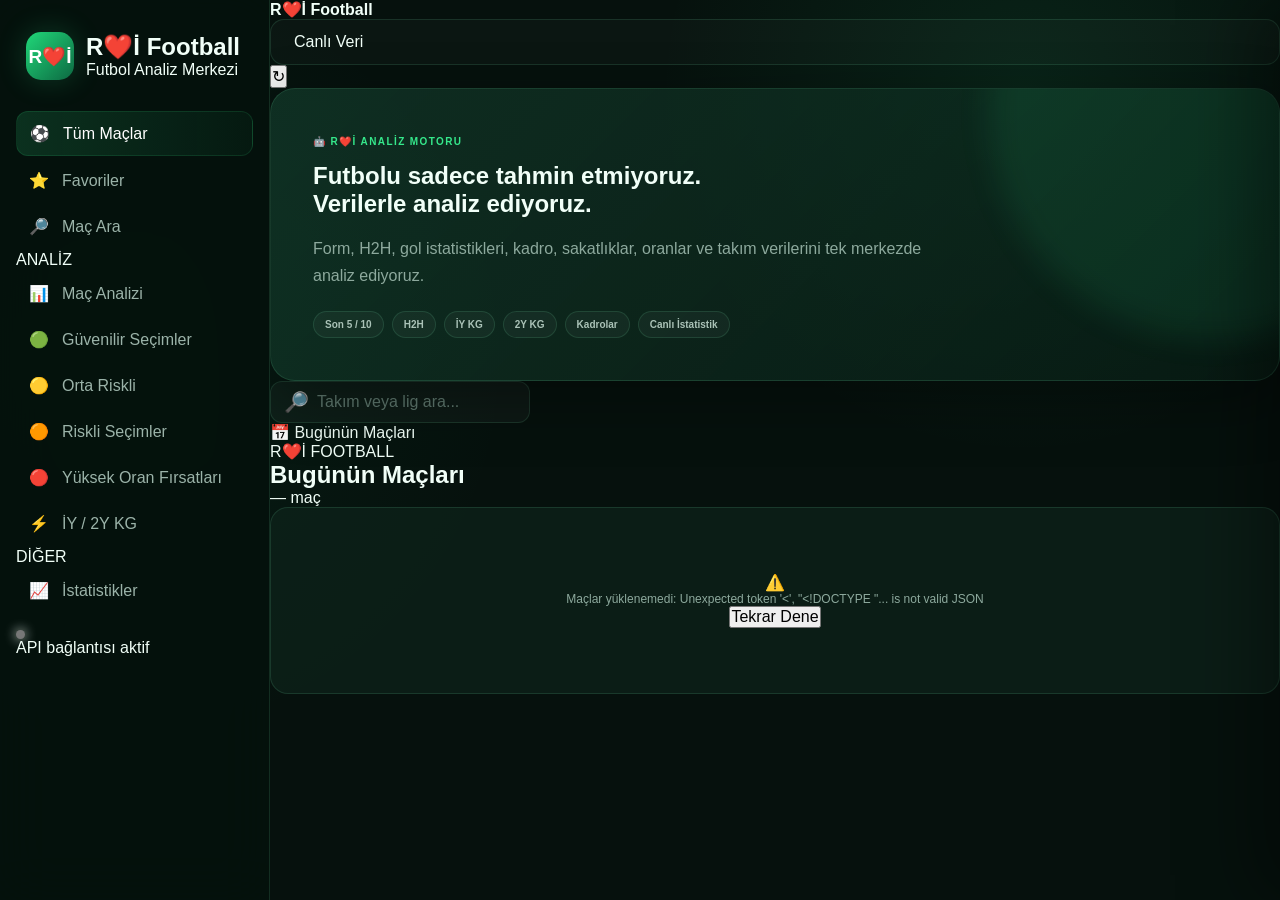
==== commit 9c5a2427: "Create index.html" ====
--- a/index.html
+++ b/index.html
@@ -3,8 +3,7 @@
 <head>
   <meta charset="UTF-8">
   <meta name="viewport" content="width=device-width, initial-scale=1.0">
-  <meta name="theme-color" content="#07130f">
-  <meta name="description" content="R❤️İ Football — Futbol Analiz Merkezi">
+
   <title>R❤️İ Football — Futbol Analiz Merkezi</title>
 
   <link rel="stylesheet" href="style.css">
@@ -12,124 +11,105 @@
 
 <body>
 
-  <!-- MOBILE OVERLAY -->
-  <div id="mobileOverlay" class="mobile-overlay"></div>
-
   <!-- SIDEBAR -->
-  <aside id="sidebar" class="sidebar">
+  <aside class="sidebar">
 
     <div class="brand">
-      <div class="brand-logo">R<span>❤️</span>İ</div>
+      <div class="brand-logo">R❤️İ</div>
       <div>
-        <div class="brand-title">R❤️İ Football</div>
-        <div class="brand-subtitle">Futbol Analiz Merkezi</div>
+        <h1>R❤️İ Football</h1>
+        <span>Futbol Analiz Merkezi</span>
       </div>
     </div>
 
-    <nav class="sidebar-nav">
-
-      <div class="nav-label">ANA MENÜ</div>
-
-      <button class="nav-item active" data-page="all">
-        <span class="nav-icon">⚽</span>
+    <nav class="nav">
+
+      <button class="nav-item active" data-filter="all">
+        ⚽
         <span>Tüm Maçlar</span>
       </button>
 
-      <button class="nav-item" data-page="search">
-        <span class="nav-icon">⌕</span>
+      <button class="nav-item" data-filter="favorites">
+        ⭐
+        <span>Favoriler</span>
+      </button>
+
+      <button class="nav-item" data-filter="all">
+        🔎
         <span>Maç Ara</span>
       </button>
 
-      <button class="nav-item" data-page="analysis">
-        <span class="nav-icon">◈</span>
+      <div class="nav-title">ANALİZ</div>
+
+      <button class="nav-item">
+        📊
         <span>Maç Analizi</span>
       </button>
 
-      <div class="nav-label">SEÇİMLER</div>
-
-      <button class="nav-item" data-page="safe">
-        <span class="nav-icon">✓</span>
+      <button class="nav-item">
+        🟢
         <span>Güvenilir Seçimler</span>
       </button>
 
-      <button class="nav-item" data-page="medium">
-        <span class="nav-icon">◐</span>
+      <button class="nav-item">
+        🟡
         <span>Orta Riskli</span>
       </button>
 
-      <button class="nav-item" data-page="risky">
-        <span class="nav-icon">⚠</span>
+      <button class="nav-item">
+        🟠
         <span>Riskli Seçimler</span>
       </button>
 
-      <button class="nav-item" data-page="high">
-        <span class="nav-icon">🔥</span>
+      <button class="nav-item">
+        🔴
         <span>Yüksek Oran Fırsatları</span>
       </button>
 
-      <div class="nav-label">ANALİZ</div>
-
-      <button class="nav-item" data-page="halves">
-        <span class="nav-icon">◷</span>
+      <button class="nav-item">
+        ⚡
         <span>İY / 2Y KG</span>
       </button>
 
-      <button class="nav-item" data-page="stats">
-        <span class="nav-icon">▥</span>
+      <div class="nav-title">DİĞER</div>
+
+      <button class="nav-item">
+        📈
         <span>İstatistikler</span>
       </button>
 
-      <button class="nav-item" data-page="favorites">
-        <span class="nav-icon">☆</span>
-        <span>Favoriler</span>
-      </button>
-
     </nav>
 
     <div class="sidebar-bottom">
-      <div class="api-status">
-        <span id="apiStatusDot" class="status-dot"></span>
-        <div>
-          <strong id="apiStatusText">API bağlanıyor...</strong>
-          <small>R❤️İ Football Engine</small>
-        </div>
-      </div>
-
-      <div class="copyright">
-        R❤️İ Football © 2026
-      </div>
+      <div class="status-dot"></div>
+      API bağlantısı aktif
     </div>
 
   </aside>
+
 
   <!-- MAIN -->
   <main class="main">
 
-    <!-- TOPBAR -->
-    <header class="topbar">
-
-      <button id="mobileMenu" class="mobile-menu" aria-label="Menüyü aç">
-        ☰
-      </button>
-
-      <div class="topbar-title">
-        <span id="pageTitle">Tüm Maçlar</span>
-        <small id="pageDate"></small>
-      </div>
-
-      <div class="topbar-actions">
-
-        <div class="search-box">
-          <span>⌕</span>
-          <input
-            id="globalSearch"
-            type="search"
-            placeholder="Takım veya lig ara..."
-            autocomplete="off"
-          >
+    <!-- HEADER -->
+    <header class="header">
+
+      <div class="mobile-brand">
+        <strong>R❤️İ Football</strong>
+      </div>
+
+      <div class="header-right">
+
+        <div class="api-status">
+          <span></span>
+          Canlı Veri
         </div>
 
-        <button id="refreshBtn" class="icon-btn" title="Yenile">
+        <button
+          class="refresh-btn"
+          onclick="loadFixtures()"
+          title="Yenile"
+        >
           ↻
         </button>
 
@@ -137,353 +117,133 @@
 
     </header>
 
-    <!-- CONTENT -->
-    <div class="content">
-
-      <!-- HERO -->
-      <section class="hero">
-
-        <div class="hero-content">
-
-          <div class="hero-badge">
-            <span></span>
-            CANLI VERİ MOTORU
-          </div>
-
-          <h1>
-            Futbolu sadece tahmin etmiyoruz.<br>
-            <strong>Verilerle analiz ediyoruz.</strong>
-          </h1>
-
-          <p>
-            Form, H2H, gol istatistikleri, kadrolar, sakatlıklar,
-            oranlar ve maç tahminlerini tek merkezde incele.
-          </p>
-
-          <div class="hero-chips">
-            <span>Son 5 / 10</span>
-            <span>H2H</span>
-            <span>İY KG</span>
-            <span>2Y KG</span>
-            <span>Kadrolar</span>
-            <span>Canlı İstatistik</span>
-          </div>
-
+
+    <!-- HERO -->
+    <section class="hero">
+
+      <div class="hero-content">
+
+        <div class="hero-badge">
+          🤖 R❤️İ ANALİZ MOTORU
         </div>
 
-        <div class="hero-decoration">
-          <div class="football-glow">⚽</div>
+        <h2>
+          Futbolu sadece tahmin etmiyoruz.<br>
+          <span>Verilerle analiz ediyoruz.</span>
+        </h2>
+
+        <p>
+          Form, H2H, gol istatistikleri, kadro,
+          sakatlıklar, oranlar ve takım verilerini
+          tek merkezde analiz ediyoruz.
+        </p>
+
+        <div class="hero-chips">
+
+          <span>Son 5 / 10</span>
+          <span>H2H</span>
+          <span>İY KG</span>
+          <span>2Y KG</span>
+          <span>Kadrolar</span>
+          <span>Canlı İstatistik</span>
+
         </div>
 
-      </section>
-
-      <!-- DATE BAR -->
-      <section class="date-bar">
-
-        <button id="prevDay" class="date-arrow">‹</button>
-
-        <div class="date-center">
-          <span class="date-small">MAÇ TARİHİ</span>
-          <strong id="selectedDate"></strong>
-        </div>
-
-        <button id="nextDay" class="date-arrow">›</button>
-
-        <button id="todayBtn" class="today-btn">
-          Bugün
-        </button>
-
-      </section>
-
-      <!-- QUICK STATS -->
-      <section class="quick-stats">
-
-        <div class="stat-box">
-          <div class="stat-icon">⚽</div>
-          <div>
-            <span>Toplam Maç</span>
-            <strong id="totalMatches">—</strong>
-          </div>
-        </div>
-
-        <div class="stat-box">
-          <div class="stat-icon">✓</div>
-          <div>
-            <span>Analiz Edilen</span>
-            <strong id="analyzedMatches">—</strong>
-          </div>
-        </div>
-
-        <div class="stat-box">
-          <div class="stat-icon">★</div>
-          <div>
-            <span>Güçlü Seçimler</span>
-            <strong id="strongPicks">—</strong>
-          </div>
-        </div>
-
-        <div class="stat-box">
-          <div class="stat-icon">◈</div>
-          <div>
-            <span>Lig Sayısı</span>
-            <strong id="leagueCount">—</strong>
-          </div>
-        </div>
-
-      </section>
-
-      <!-- SECTION HEADER -->
-      <section class="section-header">
-
-        <div>
-          <span class="section-kicker">BUGÜNÜN PROGRAMI</span>
-          <h2 id="matchesTitle">Bugünün Maçları</h2>
-        </div>
-
-        <div class="view-actions">
-
-          <button class="view-btn active" data-view="cards">
-            ▦
-          </button>
-
-          <button class="view-btn" data-view="compact">
-            ☰
-          </button>
-
-        </div>
-
-      </section>
-
-      <!-- FILTERS -->
-      <section class="filters">
-
-        <button class="filter-btn active" data-filter="all">
-          Tümü
-        </button>
-
-        <button class="filter-btn" data-filter="safe">
-          ✓ Güvenilir
-        </button>
-
-        <button class="filter-btn" data-filter="medium">
-          ◐ Orta Risk
-        </button>
-
-        <button class="filter-btn" data-filter="risky">
-          ⚠ Riskli
-        </button>
-
-        <button class="filter-btn" data-filter="live">
-          ● Canlı
-        </button>
-
-      </section>
-
-      <!-- LOADING -->
-      <div id="loadingState" class="loading-state">
+      </div>
+
+    </section>
+
+
+    <!-- SEARCH -->
+    <section class="toolbar">
+
+      <div class="search-box">
+
+        <span>🔎</span>
+
+        <input
+          id="searchInput"
+          class="search-input"
+          type="search"
+          placeholder="Takım veya lig ara..."
+          autocomplete="off"
+        >
+
+      </div>
+
+      <div class="date-box">
+        📅 Bugünün Maçları
+      </div>
+
+    </section>
+
+
+    <!-- TITLE -->
+    <section class="section-heading">
+
+      <div>
+        <span class="eyebrow">
+          R❤️İ FOOTBALL
+        </span>
+
+        <h2>
+          Bugünün Maçları
+        </h2>
+      </div>
+
+      <div class="match-count">
+        <span id="matchCount">—</span>
+        maç
+      </div>
+
+    </section>
+
+
+    <!-- MATCHES -->
+    <section
+      id="matches"
+      class="matches"
+    >
+
+      <div class="loading-state">
 
         <div class="loader"></div>
 
-        <h3>Maçlar yükleniyor...</h3>
-
         <p>
-          API-Football verileri getiriliyor.
+          Bugünün maçları yükleniyor...
         </p>
 
       </div>
 
-      <!-- ERROR -->
-      <div id="errorState" class="error-state hidden">
-
-        <div class="error-icon">!</div>
-
-        <h3>Veriler alınamadı</h3>
-
-        <p id="errorMessage">
-          API bağlantısında bir sorun oluştu.
-        </p>
-
-        <button id="retryBtn" class="primary-btn">
-          Tekrar Dene
-        </button>
-
-      </div>
-
-      <!-- EMPTY -->
-      <div id="emptyState" class="empty-state hidden">
-
-        <div class="empty-icon">⚽</div>
-
-        <h3>Maç bulunamadı</h3>
-
-        <p>
-          Seçtiğin kriterlere uygun maç bulunmuyor.
-        </p>
-
-      </div>
-
-      <!-- MATCH LIST -->
-      <section id="matchesContainer" class="matches-grid"></section>
-
-      <!-- ANALYSIS PAGE -->
-      <section id="analysisPage" class="page-panel hidden">
-
-        <div class="panel-heading">
-          <span class="section-kicker">DETAYLI ANALİZ</span>
-          <h2>Maç Analizi</h2>
-          <p>
-            Bir maç seçerek detaylı istatistikleri inceleyebilirsin.
-          </p>
-        </div>
-
-        <div id="analysisPlaceholder" class="analysis-placeholder">
-          <div>◈</div>
-          <h3>Bir maç seç</h3>
-          <p>
-            Form, H2H, gol, KG, kadro, sakatlık ve tahmin verilerini
-            görmek için maç kartındaki <strong>Analiz Et</strong> butonuna bas.
-          </p>
-        </div>
-
-      </section>
-
-      <!-- STATS PAGE -->
-      <section id="statsPage" class="page-panel hidden">
-
-        <div class="panel-heading">
-          <span class="section-kicker">VERİ MERKEZİ</span>
-          <h2>İstatistikler</h2>
-          <p>
-            Güncel maç verileri ve analiz özeti.
-          </p>
-        </div>
-
-        <div class="stats-dashboard">
-
-          <div class="dashboard-card">
-            <span>Toplam Maç</span>
-            <strong id="dashboardMatches">—</strong>
-          </div>
-
-          <div class="dashboard-card">
-            <span>Lig</span>
-            <strong id="dashboardLeagues">—</strong>
-          </div>
-
-          <div class="dashboard-card">
-            <span>Canlı</span>
-            <strong id="dashboardLive">—</strong>
-          </div>
-
-          <div class="dashboard-card">
-            <span>Analiz</span>
-            <strong id="dashboardAnalyzed">—</strong>
-          </div>
-
-        </div>
-
-      </section>
-
-      <!-- SEARCH PAGE -->
-      <section id="searchPage" class="page-panel hidden">
-
-        <div class="panel-heading">
-          <span class="section-kicker">MAÇ ARAMA</span>
-          <h2>Maç Ara</h2>
-          <p>
-            Takım veya lig adına göre mevcut maçları filtrele.
-          </p>
-        </div>
-
-        <div class="large-search">
-          <span>⌕</span>
-          <input
-            id="largeSearchInput"
-            type="search"
-            placeholder="Örn: Liverpool, Real Madrid, Premier League..."
-          >
-        </div>
-
-      </section>
-
-      <!-- FAVORITES PAGE -->
-      <section id="favoritesPage" class="page-panel hidden">
-
-        <div class="panel-heading">
-          <span class="section-kicker">KAYDEDİLENLER</span>
-          <h2>Favoriler</h2>
-          <p>
-            Favoriye eklediğin maçlar burada görünecek.
-          </p>
-        </div>
-
-        <div id="favoritesContainer" class="matches-grid"></div>
-
-        <div id="favoritesEmpty" class="empty-state">
-          <div class="empty-icon">☆</div>
-          <h3>Henüz favori maç yok</h3>
-          <p>
-            Maç kartlarındaki yıldız simgesine basarak favorilerine ekleyebilirsin.
-          </p>
-        </div>
-
-      </section>
-
-      <!-- SELECTION PAGE -->
-      <section id="selectionPage" class="page-panel hidden">
-
-        <div class="panel-heading">
-          <span class="section-kicker">SEÇİMLER</span>
-          <h2 id="selectionTitle">Seçimler</h2>
-          <p id="selectionDescription">
-            Analiz motorunun filtrelediği maçlar.
-          </p>
-        </div>
-
-        <div id="selectionContainer" class="matches-grid"></div>
-
-      </section>
+    </section>
+
+  </main>
+
+
+  <!-- ANALYSIS DRAWER -->
+  <div
+    id="analysisDrawer"
+    class="analysis-drawer"
+  >
+
+    <div class="analysis-loading">
+
+      <div class="loader"></div>
+
+      <h3>Analiz hazırlanıyor...</h3>
 
     </div>
 
-  </main>
-
-  <!-- ANALYSIS DRAWER -->
-  <div id="drawerBackdrop" class="drawer-backdrop"></div>
-
-  <aside id="analysisDrawer" class="analysis-drawer">
-
-    <div class="drawer-header">
-
-      <div>
-        <span class="section-kicker">MAÇ ANALİZİ</span>
-        <h2 id="drawerTitle">Maç Detayı</h2>
-      </div>
-
-      <button id="closeDrawer" class="close-btn">
-        ×
-      </button>
-
-    </div>
-
-    <div id="drawerContent" class="drawer-content">
-
-      <div class="drawer-loading">
-        <div class="loader"></div>
-        <p>Analiz hazırlanıyor...</p>
-      </div>
-
-    </div>
-
-  </aside>
-
-  <!-- TOAST -->
-  <div id="toast" class="toast">
-    <span id="toastIcon">✓</span>
-    <span id="toastMessage">İşlem tamamlandı.</span>
   </div>
 
-  <!-- APP -->
+
+  <!-- DRAWER OVERLAY -->
+  <div
+    class="drawer-overlay"
+    onclick="closeDrawer()"
+  ></div>
+
+
   <script src="app.js"></script>
 
 </body>
--- a/style.css
+++ b/style.css
@@ -0,0 +1,1270 @@
+* {
+  box-sizing: border-box;
+  margin: 0;
+  padding: 0;
+}
+
+:root {
+  --bg: #06110d;
+  --bg2: #091a14;
+  --panel: rgba(14, 35, 27, .72);
+  --panel2: rgba(18, 45, 34, .82);
+  --border: rgba(122, 255, 190, .12);
+  --green: #35e88b;
+  --green2: #18b96b;
+  --text: #f1fff8;
+  --muted: #8da99d;
+  --danger: #ff6677;
+  --warning: #ffca57;
+  --blue: #64a8ff;
+  --shadow: 0 20px 60px rgba(0,0,0,.35);
+}
+
+html,
+body {
+  min-height: 100%;
+}
+
+body {
+  font-family:
+    Inter,
+    -apple-system,
+    BlinkMacSystemFont,
+    "Segoe UI",
+    sans-serif;
+  background:
+    radial-gradient(circle at 80% 10%, rgba(35, 220, 130, .09), transparent 28%),
+    radial-gradient(circle at 10% 40%, rgba(0, 180, 110, .07), transparent 30%),
+    var(--bg);
+  color: var(--text);
+  overflow-x: hidden;
+}
+
+button,
+input {
+  font: inherit;
+}
+
+button {
+  cursor: pointer;
+}
+
+.hidden {
+  display: none !important;
+}
+
+/* SIDEBAR */
+
+.sidebar {
+  position: fixed;
+  left: 0;
+  top: 0;
+  bottom: 0;
+  width: 270px;
+  padding: 24px 16px;
+  background: rgba(5, 18, 13, .92);
+  border-right: 1px solid var(--border);
+  backdrop-filter: blur(25px);
+  z-index: 100;
+  display: flex;
+  flex-direction: column;
+}
+
+.brand {
+  display: flex;
+  align-items: center;
+  gap: 12px;
+  padding: 8px 10px 28px;
+}
+
+.brand-logo {
+  width: 48px;
+  height: 48px;
+  display: grid;
+  place-items: center;
+  border-radius: 15px;
+  background: linear-gradient(135deg, #20d879, #0d6942);
+  color: white;
+  font-size: 19px;
+  font-weight: 900;
+  box-shadow: 0 0 30px rgba(53, 232, 139, .2);
+}
+
+.brand-logo span {
+  font-size: 15px;
+}
+
+.brand-title {
+  font-size: 16px;
+  font-weight: 800;
+}
+
+.brand-subtitle {
+  color: var(--muted);
+  font-size: 11px;
+  margin-top: 3px;
+}
+
+.sidebar-nav {
+  flex: 1;
+  overflow-y: auto;
+}
+
+.nav-label {
+  color: #58766a;
+  font-size: 10px;
+  font-weight: 800;
+  letter-spacing: 1.5px;
+  padding: 18px 12px 8px;
+}
+
+.nav-item {
+  width: 100%;
+  border: 0;
+  background: transparent;
+  color: #9bb3a9;
+  display: flex;
+  align-items: center;
+  gap: 13px;
+  padding: 12px 13px;
+  margin: 3px 0;
+  border-radius: 12px;
+  text-align: left;
+  transition: .2s;
+}
+
+.nav-item:hover {
+  background: rgba(53, 232, 139, .06);
+  color: white;
+}
+
+.nav-item.active {
+  color: white;
+  background: linear-gradient(
+    90deg,
+    rgba(53, 232, 139, .15),
+    rgba(53, 232, 139, .04)
+  );
+  border: 1px solid rgba(53, 232, 139, .12);
+}
+
+.nav-icon {
+  width: 21px;
+  text-align: center;
+  color: var(--green);
+}
+
+.sidebar-bottom {
+  padding-top: 15px;
+}
+
+.api-status {
+  display: flex;
+  align-items: center;
+  gap: 10px;
+  padding: 13px;
+  background: rgba(255,255,255,.025);
+  border: 1px solid var(--border);
+  border-radius: 14px;
+}
+
+.status-dot {
+  width: 9px;
+  height: 9px;
+  border-radius: 50%;
+  background: #777;
+  box-shadow: 0 0 12px currentColor;
+}
+
+.api-status strong {
+  display: block;
+  font-size: 11px;
+}
+
+.api-status small {
+  color: var(--muted);
+  font-size: 9px;
+}
+
+.copyright {
+  color: #4e675d;
+  font-size: 10px;
+  text-align: center;
+  margin-top: 13px;
+}
+
+/* MAIN */
+
+.main {
+  margin-left: 270px;
+  min-height: 100vh;
+}
+
+.topbar {
+  height: 76px;
+  padding: 0 30px;
+  display: flex;
+  align-items: center;
+  justify-content: space-between;
+  border-bottom: 1px solid var(--border);
+  background: rgba(6,17,13,.72);
+  backdrop-filter: blur(20px);
+  position: sticky;
+  top: 0;
+  z-index: 50;
+}
+
+.topbar-title {
+  font-size: 18px;
+  font-weight: 800;
+}
+
+.topbar-title small {
+  display: block;
+  color: var(--muted);
+  font-size: 10px;
+  font-weight: 500;
+  margin-top: 3px;
+}
+
+.topbar-actions {
+  display: flex;
+  align-items: center;
+  gap: 10px;
+}
+
+.search-box {
+  width: 260px;
+  height: 42px;
+  display: flex;
+  align-items: center;
+  gap: 8px;
+  padding: 0 13px;
+  border: 1px solid var(--border);
+  border-radius: 12px;
+  background: rgba(255,255,255,.035);
+}
+
+.search-box span {
+  color: var(--muted);
+  font-size: 20px;
+}
+
+.search-box input {
+  width: 100%;
+  border: 0;
+  outline: 0;
+  background: transparent;
+  color: white;
+}
+
+.search-box input::placeholder {
+  color: #607a70;
+}
+
+.icon-btn,
+.mobile-menu,
+.close-btn {
+  border: 1px solid var(--border);
+  background: rgba(255,255,255,.035);
+  color: white;
+  border-radius: 11px;
+}
+
+.icon-btn {
+  width: 42px;
+  height: 42px;
+  font-size: 20px;
+}
+
+.mobile-menu {
+  display: none;
+  width: 42px;
+  height: 42px;
+}
+
+/* CONTENT */
+
+.content {
+  max-width: 1500px;
+  margin: auto;
+  padding: 30px;
+}
+
+/* HERO */
+
+.hero {
+  position: relative;
+  min-height: 280px;
+  display: flex;
+  align-items: center;
+  overflow: hidden;
+  padding: 42px;
+  border: 1px solid var(--border);
+  border-radius: 25px;
+  background:
+    linear-gradient(135deg, rgba(25,75,55,.5), rgba(8,28,20,.8));
+  box-shadow: var(--shadow);
+}
+
+.hero::after {
+  content: "";
+  position: absolute;
+  width: 450px;
+  height: 450px;
+  right: -160px;
+  top: -200px;
+  border-radius: 50%;
+  background: rgba(53,232,139,.09);
+  filter: blur(15px);
+}
+
+.hero-content {
+  position: relative;
+  z-index: 2;
+  max-width: 760px;
+}
+
+.hero-badge {
+  display: inline-flex;
+  align-items: center;
+  gap: 8px;
+  color: var(--green);
+  font-size: 10px;
+  font-weight: 900;
+  letter-spacing: 1.4px;
+  margin-bottom: 15px;
+}
+
+.hero-badge span {
+  width: 7px;
+  height: 7px;
+  border-radius: 50%;
+  background: var(--green);
+  box-shadow: 0 0 12px var(--green);
+}
+
+.hero h1 {
+  font-size: clamp(28px, 4vw, 48px);
+  line-height: 1.05;
+  letter-spacing: -1.5px;
+}
+
+.hero h1 strong {
+  color: var(--green);
+}
+
+.hero p {
+  color: var(--muted);
+  line-height: 1.7;
+  margin-top: 17px;
+  max-width: 650px;
+}
+
+.hero-chips {
+  display: flex;
+  flex-wrap: wrap;
+  gap: 8px;
+  margin-top: 22px;
+}
+
+.hero-chips span,
+.market-chip,
+.risk-chip {
+  padding: 7px 11px;
+  border-radius: 999px;
+  border: 1px solid var(--border);
+  background: rgba(255,255,255,.035);
+  color: #aac2b7;
+  font-size: 10px;
+  font-weight: 700;
+}
+
+.hero-decoration {
+  position: absolute;
+  right: 9%;
+  opacity: .12;
+}
+
+.football-glow {
+  font-size: 150px;
+}
+
+/* DATE */
+
+.date-bar {
+  margin-top: 22px;
+  padding: 12px;
+  display: flex;
+  align-items: center;
+  justify-content: center;
+  gap: 15px;
+}
+
+.date-arrow {
+  width: 42px;
+  height: 42px;
+  border: 1px solid var(--border);
+  background: var(--panel);
+  color: white;
+  border-radius: 12px;
+  font-size: 25px;
+}
+
+.date-center {
+  min-width: 180px;
+  text-align: center;
+}
+
+.date-small,
+.section-kicker {
+  color: var(--green);
+  font-size: 9px;
+  font-weight: 900;
+  letter-spacing: 1.4px;
+}
+
+.date-center strong {
+  display: block;
+  margin-top: 4px;
+}
+
+.today-btn {
+  border: 1px solid rgba(53,232,139,.2);
+  background: rgba(53,232,139,.08);
+  color: var(--green);
+  padding: 10px 14px;
+  border-radius: 10px;
+  font-size: 11px;
+  font-weight: 800;
+}
+
+/* STATS */
+
+.quick-stats {
+  display: grid;
+  grid-template-columns: repeat(4, 1fr);
+  gap: 13px;
+}
+
+.stat-box {
+  display: flex;
+  align-items: center;
+  gap: 13px;
+  padding: 17px;
+  border: 1px solid var(--border);
+  border-radius: 16px;
+  background: var(--panel);
+}
+
+.stat-icon {
+  width: 40px;
+  height: 40px;
+  display: grid;
+  place-items: center;
+  border-radius: 12px;
+  color: var(--green);
+  background: rgba(53,232,139,.08);
+  font-size: 18px;
+}
+
+.stat-box span {
+  color: var(--muted);
+  font-size: 10px;
+  display: block;
+}
+
+.stat-box strong {
+  font-size: 21px;
+  display: block;
+  margin-top: 3px;
+}
+
+/* SECTION */
+
+.section-header {
+  display: flex;
+  justify-content: space-between;
+  align-items: end;
+  margin: 38px 0 16px;
+}
+
+.section-header h2,
+.panel-heading h2 {
+  margin-top: 6px;
+  font-size: 24px;
+}
+
+.view-actions {
+  display: flex;
+  gap: 5px;
+}
+
+.view-btn {
+  width: 36px;
+  height: 36px;
+  border: 1px solid var(--border);
+  background: var(--panel);
+  color: var(--muted);
+  border-radius: 9px;
+}
+
+.view-btn.active {
+  color: var(--green);
+  border-color: rgba(53,232,139,.25);
+}
+
+/* FILTERS */
+
+.filters {
+  display: flex;
+  gap: 7px;
+  flex-wrap: wrap;
+  margin-bottom: 18px;
+}
+
+.filter-btn {
+  border: 1px solid var(--border);
+  background: rgba(255,255,255,.025);
+  color: #91a99f;
+  border-radius: 9px;
+  padding: 9px 13px;
+  font-size: 10px;
+  font-weight: 700;
+}
+
+.filter-btn.active {
+  color: white;
+  background: rgba(53,232,139,.1);
+  border-color: rgba(53,232,139,.22);
+}
+
+/* MATCH GRID */
+
+.matches-grid {
+  display: grid;
+  grid-template-columns: repeat(2, minmax(0, 1fr));
+  gap: 14px;
+}
+
+/* MATCH CARD */
+
+.match-card {
+  position: relative;
+  overflow: hidden;
+  padding: 19px;
+  border: 1px solid var(--border);
+  border-radius: 19px;
+  background:
+    linear-gradient(
+      145deg,
+      rgba(18,45,34,.82),
+      rgba(9,24,18,.9)
+    );
+  transition: .25s;
+}
+
+.match-card:hover {
+  transform: translateY(-3px);
+  border-color: rgba(53,232,139,.25);
+  box-shadow: 0 18px 45px rgba(0,0,0,.25);
+}
+
+.match-top {
+  display: flex;
+  justify-content: space-between;
+  align-items: center;
+}
+
+.league-info {
+  display: flex;
+  align-items: center;
+  gap: 8px;
+  color: #91aa9f;
+  font-size: 10px;
+}
+
+.league-logo {
+  width: 25px;
+  height: 25px;
+  object-fit: contain;
+  border-radius: 7px;
+  background: rgba(255,255,255,.05);
+}
+
+.match-time {
+  color: white;
+  font-size: 11px;
+  font-weight: 800;
+}
+
+.teams {
+  display: grid;
+  grid-template-columns: 1fr auto 1fr;
+  align-items: center;
+  gap: 12px;
+  margin: 25px 0;
+}
+
+.team {
+  text-align: center;
+}
+
+.team img {
+  width: 54px;
+  height: 54px;
+  object-fit: contain;
+  margin-bottom: 8px;
+}
+
+.team-name {
+  font-size: 12px;
+  font-weight: 800;
+}
+
+.vs {
+  color: #547267;
+  font-size: 10px;
+  font-weight: 900;
+}
+
+.prediction-box {
+  padding: 13px;
+  border-radius: 13px;
+  background: rgba(53,232,139,.055);
+  border: 1px solid rgba(53,232,139,.09);
+}
+
+.prediction-title {
+  color: var(--muted);
+  font-size: 9px;
+  text-transform: uppercase;
+  letter-spacing: 1px;
+}
+
+.prediction-main {
+  color: var(--green);
+  font-size: 16px;
+  font-weight: 900;
+  margin-top: 5px;
+}
+
+.prediction-confidence {
+  margin-top: 10px;
+}
+
+.confidence-line {
+  display: flex;
+  justify-content: space-between;
+  color: #829c91;
+  font-size: 9px;
+}
+
+.confidence-line strong {
+  color: var(--green);
+}
+
+.confidence-bar {
+  height: 5px;
+  margin-top: 5px;
+  border-radius: 10px;
+  background: rgba(255,255,255,.06);
+  overflow: hidden;
+}
+
+.confidence-fill {
+  height: 100%;
+  width: 0;
+  background: linear-gradient(90deg, #16b76b, #54f2a1);
+  border-radius: inherit;
+}
+
+.card-bottom {
+  display: flex;
+  align-items: center;
+  justify-content: space-between;
+  gap: 8px;
+  margin-top: 14px;
+}
+
+.market-list {
+  display: flex;
+  gap: 5px;
+  flex-wrap: wrap;
+}
+
+.market-chip {
+  padding: 5px 8px;
+  font-size: 8px;
+}
+
+.risk-chip.safe {
+  color: var(--green);
+  border-color: rgba(53,232,139,.2);
+}
+
+.risk-chip.medium {
+  color: var(--warning);
+}
+
+.risk-chip.risky {
+  color: var(--danger);
+}
+
+.card-actions {
+  display: flex;
+  gap: 7px;
+  margin-top: 14px;
+}
+
+.analysis-btn {
+  flex: 1;
+  padding: 10px;
+  border: 1px solid rgba(53,232,139,.18);
+  background: rgba(53,232,139,.08);
+  color: var(--green);
+  border-radius: 10px;
+  font-size: 10px;
+  font-weight: 800;
+}
+
+.favorite-btn {
+  width: 40px;
+  border: 1px solid var(--border);
+  background: rgba(255,255,255,.03);
+  color: #789187;
+  border-radius: 10px;
+}
+
+.favorite-btn.active {
+  color: #ffd85a;
+}
+
+/* LOADING */
+
+.loading-state,
+.empty-state,
+.error-state {
+  text-align: center;
+  padding: 65px 20px;
+  border: 1px solid var(--border);
+  border-radius: 18px;
+  background: var(--panel);
+}
+
+.loader {
+  width: 35px;
+  height: 35px;
+  margin: 0 auto 15px;
+  border: 3px solid rgba(255,255,255,.08);
+  border-top-color: var(--green);
+  border-radius: 50%;
+  animation: spin .8s linear infinite;
+}
+
+@keyframes spin {
+  to {
+    transform: rotate(360deg);
+  }
+}
+
+.loading-state h3,
+.empty-state h3,
+.error-state h3 {
+  margin-bottom: 7px;
+}
+
+.loading-state p,
+.empty-state p,
+.error-state p {
+  color: var(--muted);
+  font-size: 12px;
+}
+
+.error-icon,
+.empty-icon {
+  width: 50px;
+  height: 50px;
+  display: grid;
+  place-items: center;
+  margin: 0 auto 14px;
+  border-radius: 15px;
+  background: rgba(53,232,139,.08);
+  color: var(--green);
+  font-size: 22px;
+}
+
+.primary-btn {
+  margin-top: 17px;
+  border: 0;
+  background: var(--green);
+  color: #04130c;
+  padding: 11px 18px;
+  border-radius: 10px;
+  font-weight: 900;
+}
+
+/* PANELS */
+
+.page-panel {
+  margin-top: 25px;
+}
+
+.panel-heading {
+  margin-bottom: 20px;
+}
+
+.panel-heading p {
+  color: var(--muted);
+  font-size: 12px;
+  margin-top: 8px;
+}
+
+.analysis-placeholder {
+  padding: 70px 20px;
+  text-align: center;
+  border: 1px dashed rgba(53,232,139,.15);
+  border-radius: 18px;
+  background: rgba(255,255,255,.02);
+}
+
+.analysis-placeholder > div {
+  color: var(--green);
+  font-size: 40px;
+  margin-bottom: 15px;
+}
+
+.analysis-placeholder p {
+  color: var(--muted);
+  max-width: 550px;
+  margin: 8px auto;
+  line-height: 1.6;
+}
+
+.stats-dashboard {
+  display: grid;
+  grid-template-columns: repeat(4, 1fr);
+  gap: 14px;
+}
+
+.dashboard-card {
+  padding: 22px;
+  border: 1px solid var(--border);
+  border-radius: 17px;
+  background: var(--panel);
+}
+
+.dashboard-card span {
+  color: var(--muted);
+  font-size: 11px;
+}
+
+.dashboard-card strong {
+  display: block;
+  font-size: 30px;
+  margin-top: 8px;
+  color: var(--green);
+}
+
+.large-search {
+  display: flex;
+  align-items: center;
+  gap: 10px;
+  padding: 15px 18px;
+  border: 1px solid var(--border);
+  border-radius: 15px;
+  background: var(--panel);
+}
+
+.large-search span {
+  color: var(--green);
+  font-size: 22px;
+}
+
+.large-search input {
+  width: 100%;
+  border: 0;
+  outline: 0;
+  background: transparent;
+  color: white;
+  font-size: 14px;
+}
+
+/* DRAWER */
+
+.drawer-backdrop {
+  position: fixed;
+  inset: 0;
+  background: rgba(0,0,0,.6);
+  backdrop-filter: blur(5px);
+  opacity: 0;
+  pointer-events: none;
+  transition: .25s;
+  z-index: 200;
+}
+
+.drawer-backdrop.open {
+  opacity: 1;
+  pointer-events: auto;
+}
+
+.analysis-drawer {
+  position: fixed;
+  right: -560px;
+  top: 0;
+  bottom: 0;
+  width: min(560px, 100%);
+  background: #091a14;
+  border-left: 1px solid var(--border);
+  box-shadow: -25px 0 70px rgba(0,0,0,.4);
+  z-index: 201;
+  transition: right .3s ease;
+  overflow-y: auto;
+}
+
+.analysis-drawer.open {
+  right: 0;
+}
+
+.drawer-header {
+  position: sticky;
+  top: 0;
+  z-index: 2;
+  padding: 22px;
+  display: flex;
+  align-items: center;
+  justify-content: space-between;
+  background: rgba(9,26,20,.94);
+  backdrop-filter: blur(20px);
+  border-bottom: 1px solid var(--border);
+}
+
+.drawer-header h2 {
+  margin-top: 5px;
+  font-size: 18px;
+}
+
+.close-btn {
+  width: 38px;
+  height: 38px;
+  font-size: 25px;
+}
+
+.drawer-content {
+  padding: 20px;
+}
+
+.drawer-loading {
+  text-align: center;
+  padding: 50px 0;
+  color: var(--muted);
+}
+
+/* DRAWER ANALYSIS */
+
+.detail-hero {
+  padding: 20px;
+  border: 1px solid var(--border);
+  border-radius: 17px;
+  background: rgba(255,255,255,.025);
+}
+
+.detail-teams {
+  display: grid;
+  grid-template-columns: 1fr auto 1fr;
+  align-items: center;
+  text-align: center;
+  gap: 10px;
+}
+
+.detail-team img {
+  width: 62px;
+  height: 62px;
+  object-fit: contain;
+  margin-bottom: 8px;
+}
+
+.detail-team strong {
+  display: block;
+  font-size: 12px;
+}
+
+.detail-score {
+  font-size: 12px;
+  color: var(--muted);
+}
+
+.detail-score strong {
+  display: block;
+  color: white;
+  font-size: 20px;
+}
+
+.analysis-tabs {
+  display: flex;
+  gap: 5px;
+  overflow-x: auto;
+  padding: 15px 0;
+}
+
+.analysis-tab {
+  flex: 0 0 auto;
+  padding: 8px 11px;
+  border: 1px solid var(--border);
+  background: rgba(255,255,255,.025);
+  color: var(--muted);
+  border-radius: 9px;
+  font-size: 9px;
+  font-weight: 800;
+}
+
+.analysis-tab.active {
+  color: var(--green);
+  border-color: rgba(53,232,139,.25);
+  background: rgba(53,232,139,.07);
+}
+
+.detail-section {
+  margin-top: 14px;
+  padding: 16px;
+  border: 1px solid var(--border);
+  border-radius: 15px;
+  background: rgba(255,255,255,.02);
+}
+
+.detail-section h3 {
+  font-size: 12px;
+  margin-bottom: 12px;
+}
+
+.detail-grid {
+  display: grid;
+  grid-template-columns: repeat(2, 1fr);
+  gap: 8px;
+}
+
+.detail-stat {
+  padding: 11px;
+  background: rgba(255,255,255,.025);
+  border-radius: 10px;
+}
+
+.detail-stat span {
+  display: block;
+  color: var(--muted);
+  font-size: 9px;
+}
+
+.detail-stat strong {
+  display: block;
+  margin-top: 4px;
+  font-size: 13px;
+}
+
+.ai-box {
+  padding: 16px;
+  border-radius: 15px;
+  border: 1px solid rgba(53,232,139,.15);
+  background:
+    linear-gradient(
+      135deg,
+      rgba(53,232,139,.09),
+      rgba(53,232,139,.02)
+    );
+}
+
+.ai-box-title {
+  display: flex;
+  align-items: center;
+  gap: 8px;
+  color: var(--green);
+  font-size: 11px;
+  font-weight: 900;
+  margin-bottom: 10px;
+}
+
+.ai-box p {
+  color: #a8beb4;
+  font-size: 11px;
+  line-height: 1.7;
+}
+
+/* TOAST */
+
+.toast {
+  position: fixed;
+  right: 20px;
+  bottom: 20px;
+  z-index: 500;
+  display: flex;
+  align-items: center;
+  gap: 8px;
+  padding: 12px 16px;
+  border: 1px solid var(--border);
+  border-radius: 12px;
+  background: #10291f;
+  box-shadow: var(--shadow);
+  transform: translateY(100px);
+  opacity: 0;
+  transition: .3s;
+  font-size: 11px;
+}
+
+.toast.show {
+  transform: translateY(0);
+  opacity: 1;
+}
+
+.toast span:first-child {
+  color: var(--green);
+}
+
+/* MOBILE */
+
+@media (max-width: 1000px) {
+
+  .sidebar {
+    transform: translateX(-100%);
+    transition: transform .25s;
+  }
+
+  .sidebar.open {
+    transform: translateX(0);
+  }
+
+  .main {
+    margin-left: 0;
+  }
+
+  .mobile-menu {
+    display: block;
+  }
+
+  .topbar {
+    gap: 12px;
+    padding: 0 16px;
+  }
+
+  .topbar-title {
+    flex: 1;
+  }
+
+  .search-box {
+    width: 200px;
+  }
+
+  .mobile-overlay {
+    position: fixed;
+    inset: 0;
+    background: rgba(0,0,0,.6);
+    opacity: 0;
+    pointer-events: none;
+    z-index: 90;
+    transition: .2s;
+  }
+
+  .mobile-overlay.open {
+    opacity: 1;
+    pointer-events: auto;
+  }
+
+  .quick-stats,
+  .stats-dashboard {
+    grid-template-columns: repeat(2, 1fr);
+  }
+}
+
+@media (max-width: 700px) {
+
+  .content {
+    padding: 15px;
+  }
+
+  .topbar {
+    height: 66px;
+  }
+
+  .topbar-actions {
+    display: none;
+  }
+
+  .hero {
+    min-height: 320px;
+    padding: 27px;
+    border-radius: 20px;
+  }
+
+  .hero-decoration {
+    right: -10px;
+    bottom: -10px;
+  }
+
+  .football-glow {
+    font-size: 100px;
+  }
+
+  .hero h1 {
+    font-size: 31px;
+  }
+
+  .hero p {
+    font-size: 12px;
+  }
+
+  .quick-stats {
+    grid-template-columns: repeat(2, 1fr);
+  }
+
+  .matches-grid {
+    grid-template-columns: 1fr;
+  }
+
+  .section-header {
+    align-items: center;
+  }
+
+  .date-bar {
+    padding: 8px 0;
+  }
+
+  .date-center {
+    min-width: 140px;
+  }
+
+  .stats-dashboard {
+    grid-template-columns: 1fr 1fr;
+  }
+}
+
+@media (max-width: 430px) {
+
+  .hero {
+    padding: 23px;
+  }
+
+  .hero h1 {
+    font-size: 27px;
+  }
+
+  .quick-stats {
+    gap: 8px;
+  }
+
+  .stat-box {
+    padding: 12px;
+  }
+
+  .stat-icon {
+    width: 34px;
+    height: 34px;
+  }
+
+  .stat-box strong {
+    font-size: 17px;
+  }
+
+  .team img {
+    width: 46px;
+    height: 46px;
+  }
+}
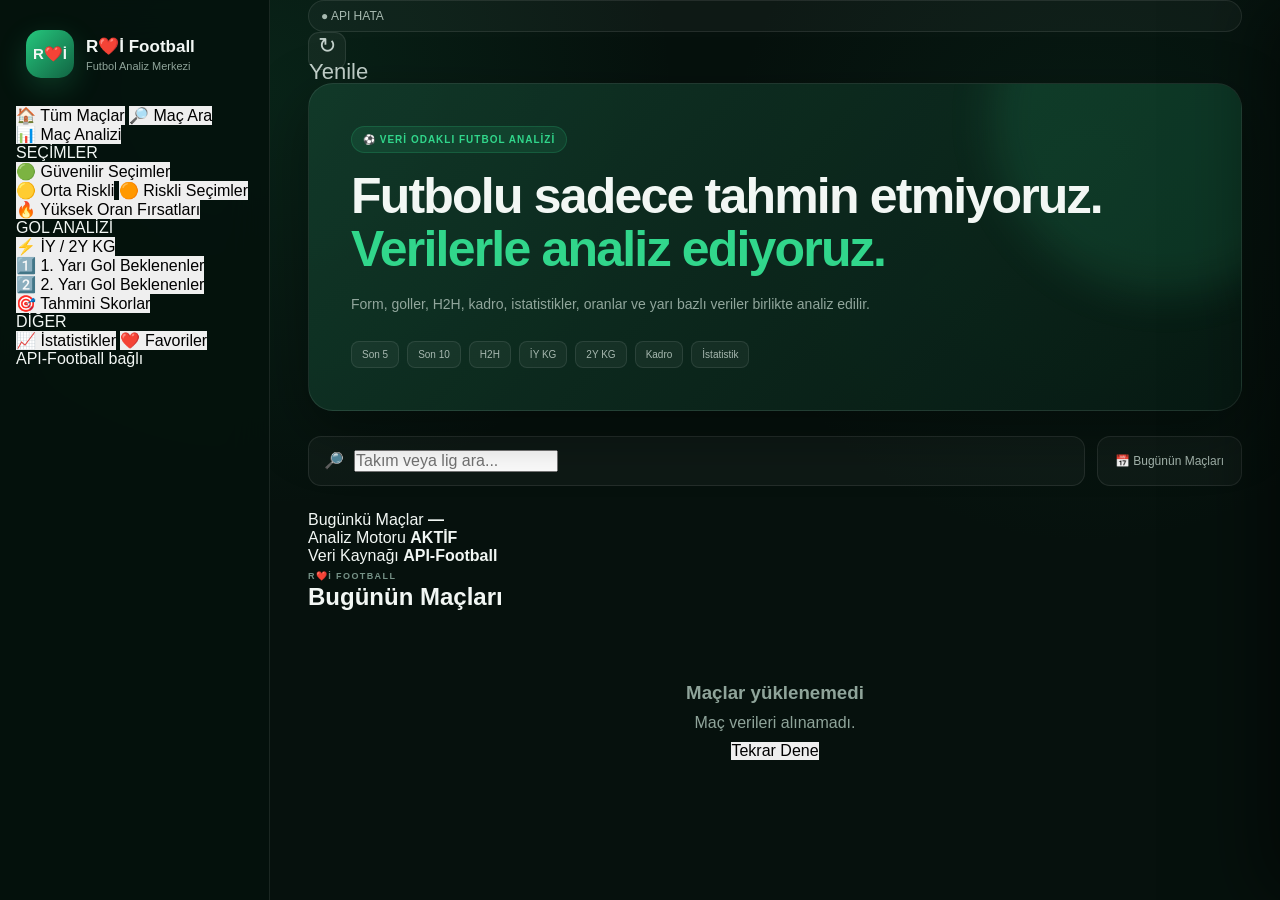
==== commit bc7e8b8b: "Create index.html" ====
--- a/index.html
+++ b/index.html
@@ -3,128 +3,140 @@
 <head>
   <meta charset="UTF-8">
   <meta name="viewport" content="width=device-width, initial-scale=1.0">
-
+  <meta name="theme-color" content="#06130f">
   <title>R❤️İ Football — Futbol Analiz Merkezi</title>
-
   <link rel="stylesheet" href="style.css">
 </head>
 
 <body>
 
-  <!-- SIDEBAR -->
+  <!-- ================= SIDEBAR ================= -->
+
   <aside class="sidebar">
 
     <div class="brand">
       <div class="brand-logo">R❤️İ</div>
+
       <div>
         <h1>R❤️İ Football</h1>
         <span>Futbol Analiz Merkezi</span>
       </div>
     </div>
 
-    <nav class="nav">
-
-      <button class="nav-item active" data-filter="all">
-        ⚽
+    <nav class="menu">
+
+      <button class="menu-item active" data-filter="all">
+        🏠
         <span>Tüm Maçlar</span>
       </button>
 
-      <button class="nav-item" data-filter="favorites">
-        ⭐
-        <span>Favoriler</span>
-      </button>
-
-      <button class="nav-item" data-filter="all">
+      <button class="menu-item" data-filter="search">
         🔎
         <span>Maç Ara</span>
       </button>
 
-      <div class="nav-title">ANALİZ</div>
-
-      <button class="nav-item">
+      <button class="menu-item" data-filter="analysis">
         📊
         <span>Maç Analizi</span>
       </button>
 
-      <button class="nav-item">
+      <div class="menu-title">SEÇİMLER</div>
+
+      <button class="menu-item" data-filter="reliable">
         🟢
         <span>Güvenilir Seçimler</span>
       </button>
 
-      <button class="nav-item">
+      <button class="menu-item" data-filter="medium">
         🟡
         <span>Orta Riskli</span>
       </button>
 
-      <button class="nav-item">
+      <button class="menu-item" data-filter="risky">
         🟠
         <span>Riskli Seçimler</span>
       </button>
 
-      <button class="nav-item">
-        🔴
+      <button class="menu-item" data-filter="high">
+        🔥
         <span>Yüksek Oran Fırsatları</span>
       </button>
 
-      <button class="nav-item">
+      <div class="menu-title">GOL ANALİZİ</div>
+
+      <button class="menu-item" data-filter="iy2y">
         ⚡
         <span>İY / 2Y KG</span>
       </button>
 
-      <div class="nav-title">DİĞER</div>
-
-      <button class="nav-item">
+      <button class="menu-item" data-filter="first-half">
+        1️⃣
+        <span>1. Yarı Gol Beklenenler</span>
+      </button>
+
+      <button class="menu-item" data-filter="second-half">
+        2️⃣
+        <span>2. Yarı Gol Beklenenler</span>
+      </button>
+
+      <button class="menu-item" data-filter="score">
+        🎯
+        <span>Tahmini Skorlar</span>
+      </button>
+
+      <div class="menu-title">DİĞER</div>
+
+      <button class="menu-item" data-filter="stats">
         📈
         <span>İstatistikler</span>
       </button>
 
+      <button class="menu-item" data-filter="favorites">
+        ❤️
+        <span>Favoriler</span>
+      </button>
+
     </nav>
 
-    <div class="sidebar-bottom">
-      <div class="status-dot"></div>
-      API bağlantısı aktif
+    <div class="sidebar-footer">
+      <div class="api-dot"></div>
+      <span>API-Football bağlı</span>
     </div>
 
   </aside>
 
 
-  <!-- MAIN -->
+  <!-- ================= MAIN ================= -->
+
   <main class="main">
 
     <!-- HEADER -->
-    <header class="header">
+
+    <header class="topbar">
 
       <div class="mobile-brand">
-        <strong>R❤️İ Football</strong>
-      </div>
-
-      <div class="header-right">
-
-        <div class="api-status">
-          <span></span>
-          Canlı Veri
-        </div>
-
-        <button
-          class="refresh-btn"
-          onclick="loadFixtures()"
-          title="Yenile"
-        >
-          ↻
-        </button>
-
-      </div>
+        R❤️İ Football
+      </div>
+
+      <div class="api-status" id="apiStatus">
+        ● API BAĞLANIYOR...
+      </div>
+
+      <button class="refresh-btn" onclick="loadFixtures()">
+        ↻ Yenile
+      </button>
 
     </header>
 
 
-    <!-- HERO -->
+    <!-- ================= HERO ================= -->
+
     <section class="hero">
 
       <div class="hero-content">
 
         <div class="hero-badge">
-          🤖 R❤️İ ANALİZ MOTORU
+          ⚽ VERİ ODAKLI FUTBOL ANALİZİ
         </div>
 
         <h2>
@@ -133,19 +145,19 @@
         </h2>
 
         <p>
-          Form, H2H, gol istatistikleri, kadro,
-          sakatlıklar, oranlar ve takım verilerini
-          tek merkezde analiz ediyoruz.
+          Form, goller, H2H, kadro, istatistikler,
+          oranlar ve yarı bazlı veriler birlikte analiz edilir.
         </p>
 
         <div class="hero-chips">
 
-          <span>Son 5 / 10</span>
+          <span>Son 5</span>
+          <span>Son 10</span>
           <span>H2H</span>
           <span>İY KG</span>
           <span>2Y KG</span>
-          <span>Kadrolar</span>
-          <span>Canlı İstatistik</span>
+          <span>Kadro</span>
+          <span>İstatistik</span>
 
         </div>
 
@@ -154,7 +166,8 @@
     </section>
 
 
-    <!-- SEARCH -->
+    <!-- ================= SEARCH ================= -->
+
     <section class="toolbar">
 
       <div class="search-box">
@@ -163,7 +176,6 @@
 
         <input
           id="searchInput"
-          class="search-input"
           type="search"
           placeholder="Takım veya lig ara..."
           autocomplete="off"
@@ -178,40 +190,57 @@
     </section>
 
 
-    <!-- TITLE -->
-    <section class="section-heading">
+    <!-- ================= STATS ================= -->
+
+    <section class="quick-stats">
+
+      <div class="stat-box">
+        <span>Bugünkü Maçlar</span>
+        <strong id="matchCount">—</strong>
+      </div>
+
+      <div class="stat-box">
+        <span>Analiz Motoru</span>
+        <strong>AKTİF</strong>
+      </div>
+
+      <div class="stat-box">
+        <span>Veri Kaynağı</span>
+        <strong>API-Football</strong>
+      </div>
+
+    </section>
+
+
+    <!-- ================= SECTION ================= -->
+
+    <section class="section-head">
 
       <div>
-        <span class="eyebrow">
-          R❤️İ FOOTBALL
-        </span>
-
-        <h2>
+        <span class="section-label">R❤️İ FOOTBALL</span>
+
+        <h2 id="sectionTitle">
           Bugünün Maçları
         </h2>
       </div>
 
-      <div class="match-count">
-        <span id="matchCount">—</span>
-        maç
-      </div>
-
-    </section>
-
-
-    <!-- MATCHES -->
+      <span id="resultInfo"></span>
+
+    </section>
+
+
+    <!-- ================= MATCHES ================= -->
+
     <section
       id="matches"
       class="matches"
     >
 
-      <div class="loading-state">
-
-        <div class="loader"></div>
-
-        <p>
-          Bugünün maçları yükleniyor...
-        </p>
+      <div class="loading">
+
+        <div class="spinner"></div>
+
+        <p>Maçlar yükleniyor...</p>
 
       </div>
 
@@ -220,30 +249,24 @@
   </main>
 
 
-  <!-- ANALYSIS DRAWER -->
+  <!-- ================= ANALYSIS DRAWER ================= -->
+
   <div
     id="analysisDrawer"
     class="analysis-drawer"
-  >
-
-    <div class="analysis-loading">
-
-      <div class="loader"></div>
-
-      <h3>Analiz hazırlanıyor...</h3>
-
-    </div>
-
-  </div>
-
-
-  <!-- DRAWER OVERLAY -->
+  ></div>
+
+
+  <!-- ================= OVERLAY ================= -->
+
   <div
     class="drawer-overlay"
     onclick="closeDrawer()"
   ></div>
 
 
+  <!-- ================= SCRIPT ================= -->
+
   <script src="app.js"></script>
 
 </body>
--- a/style.css
+++ b/style.css
@@ -6,37 +6,37 @@
 
 :root {
   --bg: #06110d;
-  --bg2: #091a14;
-  --panel: rgba(14, 35, 27, .72);
-  --panel2: rgba(18, 45, 34, .82);
-  --border: rgba(122, 255, 190, .12);
-  --green: #35e88b;
-  --green2: #18b96b;
-  --text: #f1fff8;
-  --muted: #8da99d;
-  --danger: #ff6677;
-  --warning: #ffca57;
-  --blue: #64a8ff;
+  --panel: rgba(13, 31, 24, 0.82);
+  --panel-2: rgba(18, 42, 32, 0.72);
+  --border: rgba(255,255,255,0.09);
+  --text: #f2f7f4;
+  --muted: #8fa49a;
+  --green: #31d68b;
+  --green-2: #1a9f66;
+  --yellow: #e9c75b;
+  --orange: #f09a45;
+  --red: #e35d68;
   --shadow: 0 20px 60px rgba(0,0,0,.35);
 }
 
-html,
+html {
+  scroll-behavior: smooth;
+}
+
 body {
-  min-height: 100%;
-}
-
-body {
+  min-height: 100vh;
+  background:
+    radial-gradient(circle at 20% 10%, rgba(24,132,83,.16), transparent 32%),
+    radial-gradient(circle at 85% 20%, rgba(23,100,67,.12), transparent 28%),
+    var(--bg);
+  color: var(--text);
   font-family:
-    Inter,
     -apple-system,
     BlinkMacSystemFont,
     "Segoe UI",
+    Roboto,
+    Arial,
     sans-serif;
-  background:
-    radial-gradient(circle at 80% 10%, rgba(35, 220, 130, .09), transparent 28%),
-    radial-gradient(circle at 10% 40%, rgba(0, 180, 110, .07), transparent 30%),
-    var(--bg);
-  color: var(--text);
   overflow-x: hidden;
 }
 
@@ -46,14 +46,9 @@
 }
 
 button {
+  border: 0;
   cursor: pointer;
 }
-
-.hidden {
-  display: none !important;
-}
-
-/* SIDEBAR */
 
 .sidebar {
   position: fixed;
@@ -62,19 +57,17 @@
   bottom: 0;
   width: 270px;
   padding: 24px 16px;
-  background: rgba(5, 18, 13, .92);
+  background: rgba(5,18,13,.9);
   border-right: 1px solid var(--border);
-  backdrop-filter: blur(25px);
-  z-index: 100;
-  display: flex;
-  flex-direction: column;
+  backdrop-filter: blur(22px);
+  z-index: 50;
 }
 
 .brand {
   display: flex;
   align-items: center;
   gap: 12px;
-  padding: 8px 10px 28px;
+  padding: 6px 10px 28px;
 }
 
 .brand-logo {
@@ -83,260 +76,79 @@
   display: grid;
   place-items: center;
   border-radius: 15px;
-  background: linear-gradient(135deg, #20d879, #0d6942);
-  color: white;
-  font-size: 19px;
+  background: linear-gradient(135deg, #25c77d, #116342);
+  box-shadow: 0 10px 30px rgba(49,214,139,.2);
   font-weight: 900;
-  box-shadow: 0 0 30px rgba(53, 232, 139, .2);
-}
-
-.brand-logo span {
   font-size: 15px;
 }
 
-.brand-title {
-  font-size: 16px;
+.brand h1 {
+  font-size: 17px;
   font-weight: 800;
 }
 
-.brand-subtitle {
+.brand span {
+  display: block;
+  margin-top: 3px;
   color: var(--muted);
   font-size: 11px;
-  margin-top: 3px;
-}
-
-.sidebar-nav {
-  flex: 1;
-  overflow-y: auto;
-}
-
-.nav-label {
-  color: #58766a;
+}
+
+.nav {
+  display: flex;
+  flex-direction: column;
+  gap: 6px;
+}
+
+.nav-title {
+  margin: 22px 10px 6px;
+  color: #657c71;
   font-size: 10px;
   font-weight: 800;
   letter-spacing: 1.5px;
-  padding: 18px 12px 8px;
 }
 
 .nav-item {
   width: 100%;
-  border: 0;
+  display: flex;
+  align-items: center;
+  gap: 12px;
+  padding: 12px 13px;
+  border-radius: 12px;
+  color: #9eb2a8;
   background: transparent;
-  color: #9bb3a9;
-  display: flex;
-  align-items: center;
-  gap: 13px;
-  padding: 12px 13px;
-  margin: 3px 0;
-  border-radius: 12px;
   text-align: left;
-  transition: .2s;
+  transition: .2s ease;
 }
 
 .nav-item:hover {
-  background: rgba(53, 232, 139, .06);
-  color: white;
+  background: rgba(255,255,255,.045);
+  color: var(--text);
 }
 
 .nav-item.active {
-  color: white;
+  color: #fff;
   background: linear-gradient(
     90deg,
-    rgba(53, 232, 139, .15),
-    rgba(53, 232, 139, .04)
+    rgba(49,214,139,.17),
+    rgba(49,214,139,.04)
   );
-  border: 1px solid rgba(53, 232, 139, .12);
-}
-
-.nav-icon {
-  width: 21px;
-  text-align: center;
-  color: var(--green);
+  box-shadow: inset 3px 0 0 var(--green);
 }
 
 .sidebar-bottom {
-  padding-top: 15px;
-}
-
-.api-status {
-  display: flex;
-  align-items: center;
-  gap: 10px;
-  padding: 13px;
-  background: rgba(255,255,255,.025);
-  border: 1px solid var(--border);
-  border-radius: 14px;
+  position: absolute;
+  left: 24px;
+  right: 24px;
+  bottom: 25px;
+  display: flex;
+  align-items: center;
+  gap: 8px;
+  color: #789087;
+  font-size: 11px;
 }
 
 .status-dot {
-  width: 9px;
-  height: 9px;
-  border-radius: 50%;
-  background: #777;
-  box-shadow: 0 0 12px currentColor;
-}
-
-.api-status strong {
-  display: block;
-  font-size: 11px;
-}
-
-.api-status small {
-  color: var(--muted);
-  font-size: 9px;
-}
-
-.copyright {
-  color: #4e675d;
-  font-size: 10px;
-  text-align: center;
-  margin-top: 13px;
-}
-
-/* MAIN */
-
-.main {
-  margin-left: 270px;
-  min-height: 100vh;
-}
-
-.topbar {
-  height: 76px;
-  padding: 0 30px;
-  display: flex;
-  align-items: center;
-  justify-content: space-between;
-  border-bottom: 1px solid var(--border);
-  background: rgba(6,17,13,.72);
-  backdrop-filter: blur(20px);
-  position: sticky;
-  top: 0;
-  z-index: 50;
-}
-
-.topbar-title {
-  font-size: 18px;
-  font-weight: 800;
-}
-
-.topbar-title small {
-  display: block;
-  color: var(--muted);
-  font-size: 10px;
-  font-weight: 500;
-  margin-top: 3px;
-}
-
-.topbar-actions {
-  display: flex;
-  align-items: center;
-  gap: 10px;
-}
-
-.search-box {
-  width: 260px;
-  height: 42px;
-  display: flex;
-  align-items: center;
-  gap: 8px;
-  padding: 0 13px;
-  border: 1px solid var(--border);
-  border-radius: 12px;
-  background: rgba(255,255,255,.035);
-}
-
-.search-box span {
-  color: var(--muted);
-  font-size: 20px;
-}
-
-.search-box input {
-  width: 100%;
-  border: 0;
-  outline: 0;
-  background: transparent;
-  color: white;
-}
-
-.search-box input::placeholder {
-  color: #607a70;
-}
-
-.icon-btn,
-.mobile-menu,
-.close-btn {
-  border: 1px solid var(--border);
-  background: rgba(255,255,255,.035);
-  color: white;
-  border-radius: 11px;
-}
-
-.icon-btn {
-  width: 42px;
-  height: 42px;
-  font-size: 20px;
-}
-
-.mobile-menu {
-  display: none;
-  width: 42px;
-  height: 42px;
-}
-
-/* CONTENT */
-
-.content {
-  max-width: 1500px;
-  margin: auto;
-  padding: 30px;
-}
-
-/* HERO */
-
-.hero {
-  position: relative;
-  min-height: 280px;
-  display: flex;
-  align-items: center;
-  overflow: hidden;
-  padding: 42px;
-  border: 1px solid var(--border);
-  border-radius: 25px;
-  background:
-    linear-gradient(135deg, rgba(25,75,55,.5), rgba(8,28,20,.8));
-  box-shadow: var(--shadow);
-}
-
-.hero::after {
-  content: "";
-  position: absolute;
-  width: 450px;
-  height: 450px;
-  right: -160px;
-  top: -200px;
-  border-radius: 50%;
-  background: rgba(53,232,139,.09);
-  filter: blur(15px);
-}
-
-.hero-content {
-  position: relative;
-  z-index: 2;
-  max-width: 760px;
-}
-
-.hero-badge {
-  display: inline-flex;
-  align-items: center;
-  gap: 8px;
-  color: var(--green);
-  font-size: 10px;
-  font-weight: 900;
-  letter-spacing: 1.4px;
-  margin-bottom: 15px;
-}
-
-.hero-badge span {
   width: 7px;
   height: 7px;
   border-radius: 50%;
@@ -344,230 +156,250 @@
   box-shadow: 0 0 12px var(--green);
 }
 
-.hero h1 {
-  font-size: clamp(28px, 4vw, 48px);
-  line-height: 1.05;
-  letter-spacing: -1.5px;
-}
-
-.hero h1 strong {
+.main {
+  margin-left: 270px;
+  min-height: 100vh;
+  padding: 0 38px 60px;
+}
+
+.header {
+  height: 76px;
+  display: flex;
+  align-items: center;
+  justify-content: flex-end;
+}
+
+.header-right {
+  display: flex;
+  align-items: center;
+  gap: 12px;
+}
+
+.api-status {
+  display: flex;
+  align-items: center;
+  gap: 7px;
+  padding: 8px 12px;
+  border: 1px solid var(--border);
+  border-radius: 999px;
+  background: rgba(255,255,255,.035);
+  color: #a7b9b0;
+  font-size: 12px;
+}
+
+.api-status span {
+  width: 7px;
+  height: 7px;
+  border-radius: 50%;
+  background: var(--green);
+  box-shadow: 0 0 10px var(--green);
+}
+
+.refresh-btn {
+  width: 38px;
+  height: 38px;
+  border-radius: 11px;
+  background: rgba(255,255,255,.05);
+  border: 1px solid var(--border);
+  color: #c4d2cc;
+  font-size: 22px;
+  transition: .2s;
+}
+
+.refresh-btn:hover {
+  transform: rotate(90deg);
+  background: rgba(49,214,139,.1);
   color: var(--green);
 }
 
+.mobile-brand {
+  display: none;
+}
+
+.hero {
+  position: relative;
+  overflow: hidden;
+  min-height: 270px;
+  display: flex;
+  align-items: center;
+  padding: 42px;
+  border: 1px solid var(--border);
+  border-radius: 25px;
+  background:
+    linear-gradient(
+      135deg,
+      rgba(20,65,47,.75),
+      rgba(8,28,20,.72)
+    );
+  box-shadow: var(--shadow);
+}
+
+.hero::after {
+  content: "";
+  position: absolute;
+  width: 350px;
+  height: 350px;
+  right: -100px;
+  top: -140px;
+  border-radius: 50%;
+  background: rgba(49,214,139,.12);
+  filter: blur(20px);
+}
+
+.hero-content {
+  position: relative;
+  z-index: 2;
+  max-width: 760px;
+}
+
+.hero-badge {
+  display: inline-flex;
+  padding: 7px 11px;
+  border-radius: 999px;
+  background: rgba(49,214,139,.1);
+  border: 1px solid rgba(49,214,139,.18);
+  color: var(--green);
+  font-size: 10px;
+  font-weight: 800;
+  letter-spacing: 1px;
+}
+
+.hero h2 {
+  margin-top: 17px;
+  font-size: clamp(30px, 4vw, 50px);
+  line-height: 1.06;
+  letter-spacing: -1.8px;
+}
+
+.hero h2 span {
+  color: var(--green);
+}
+
 .hero p {
-  color: var(--muted);
+  max-width: 680px;
+  margin-top: 17px;
+  color: #91a69c;
+  font-size: 14px;
   line-height: 1.7;
-  margin-top: 17px;
-  max-width: 650px;
 }
 
 .hero-chips {
   display: flex;
   flex-wrap: wrap;
   gap: 8px;
-  margin-top: 22px;
+  margin-top: 24px;
 }
 
 .hero-chips span,
-.market-chip,
-.risk-chip {
-  padding: 7px 11px;
-  border-radius: 999px;
+.market-chip {
+  padding: 7px 10px;
+  border-radius: 8px;
+  background: rgba(255,255,255,.045);
   border: 1px solid var(--border);
+  color: #a7b8b0;
+  font-size: 10px;
+}
+
+.toolbar {
+  display: flex;
+  gap: 12px;
+  margin: 25px 0;
+}
+
+.search-box {
+  flex: 1;
+  min-width: 0;
+  display: flex;
+  align-items: center;
+  gap: 10px;
+  padding: 0 15px;
+  height: 50px;
+  border: 1px solid var(--border);
+  border-radius: 13px;
   background: rgba(255,255,255,.035);
-  color: #aac2b7;
-  font-size: 10px;
-  font-weight: 700;
-}
-
-.hero-decoration {
-  position: absolute;
-  right: 9%;
-  opacity: .12;
-}
-
-.football-glow {
-  font-size: 150px;
-}
-
-/* DATE */
-
-.date-bar {
-  margin-top: 22px;
-  padding: 12px;
-  display: flex;
-  align-items: center;
-  justify-content: center;
-  gap: 15px;
-}
-
-.date-arrow {
-  width: 42px;
-  height: 42px;
+}
+
+.search-box > span {
+  color: #70857b;
+}
+
+.search-input {
+  width: 100%;
+  outline: 0;
+  border: 0;
+  background: transparent;
+  color: var(--text);
+}
+
+.search-input::placeholder {
+  color: #657a70;
+}
+
+.date-box {
+  display: flex;
+  align-items: center;
+  padding: 0 17px;
   border: 1px solid var(--border);
-  background: var(--panel);
-  color: white;
-  border-radius: 12px;
-  font-size: 25px;
-}
-
-.date-center {
-  min-width: 180px;
-  text-align: center;
-}
-
-.date-small,
-.section-kicker {
+  border-radius: 13px;
+  background: rgba(255,255,255,.035);
+  color: #a9bab2;
+  font-size: 12px;
+  white-space: nowrap;
+}
+
+.section-heading {
+  display: flex;
+  align-items: flex-end;
+  justify-content: space-between;
+  margin: 30px 0 17px;
+}
+
+.eyebrow {
   color: var(--green);
   font-size: 9px;
-  font-weight: 900;
+  font-weight: 800;
   letter-spacing: 1.4px;
 }
 
-.date-center strong {
-  display: block;
+.section-heading h2 {
   margin-top: 4px;
-}
-
-.today-btn {
-  border: 1px solid rgba(53,232,139,.2);
-  background: rgba(53,232,139,.08);
-  color: var(--green);
-  padding: 10px 14px;
-  border-radius: 10px;
-  font-size: 11px;
-  font-weight: 800;
-}
-
-/* STATS */
-
-.quick-stats {
+  font-size: 24px;
+}
+
+.match-count {
+  color: #73887e;
+  font-size: 12px;
+}
+
+.matches {
   display: grid;
-  grid-template-columns: repeat(4, 1fr);
-  gap: 13px;
-}
-
-.stat-box {
-  display: flex;
-  align-items: center;
-  gap: 13px;
-  padding: 17px;
-  border: 1px solid var(--border);
-  border-radius: 16px;
-  background: var(--panel);
-}
-
-.stat-icon {
-  width: 40px;
-  height: 40px;
-  display: grid;
-  place-items: center;
-  border-radius: 12px;
-  color: var(--green);
-  background: rgba(53,232,139,.08);
-  font-size: 18px;
-}
-
-.stat-box span {
-  color: var(--muted);
-  font-size: 10px;
-  display: block;
-}
-
-.stat-box strong {
-  font-size: 21px;
-  display: block;
-  margin-top: 3px;
-}
-
-/* SECTION */
-
-.section-header {
-  display: flex;
-  justify-content: space-between;
-  align-items: end;
-  margin: 38px 0 16px;
-}
-
-.section-header h2,
-.panel-heading h2 {
-  margin-top: 6px;
-  font-size: 24px;
-}
-
-.view-actions {
-  display: flex;
-  gap: 5px;
-}
-
-.view-btn {
-  width: 36px;
-  height: 36px;
-  border: 1px solid var(--border);
-  background: var(--panel);
-  color: var(--muted);
-  border-radius: 9px;
-}
-
-.view-btn.active {
-  color: var(--green);
-  border-color: rgba(53,232,139,.25);
-}
-
-/* FILTERS */
-
-.filters {
-  display: flex;
-  gap: 7px;
-  flex-wrap: wrap;
-  margin-bottom: 18px;
-}
-
-.filter-btn {
-  border: 1px solid var(--border);
-  background: rgba(255,255,255,.025);
-  color: #91a99f;
-  border-radius: 9px;
-  padding: 9px 13px;
-  font-size: 10px;
-  font-weight: 700;
-}
-
-.filter-btn.active {
-  color: white;
-  background: rgba(53,232,139,.1);
-  border-color: rgba(53,232,139,.22);
-}
-
-/* MATCH GRID */
-
-.matches-grid {
-  display: grid;
-  grid-template-columns: repeat(2, minmax(0, 1fr));
-  gap: 14px;
-}
-
-/* MATCH CARD */
+  grid-template-columns: repeat(
+    auto-fill,
+    minmax(280px, 1fr)
+  );
+  gap: 15px;
+}
 
 .match-card {
   position: relative;
   overflow: hidden;
-  padding: 19px;
+  padding: 17px;
+  min-height: 220px;
   border: 1px solid var(--border);
-  border-radius: 19px;
-  background:
-    linear-gradient(
-      145deg,
-      rgba(18,45,34,.82),
-      rgba(9,24,18,.9)
-    );
-  transition: .25s;
+  border-radius: 18px;
+  background: linear-gradient(
+    145deg,
+    rgba(18,43,32,.72),
+    rgba(9,24,17,.78)
+  );
+  cursor: pointer;
+  transition: transform .2s, border-color .2s, box-shadow .2s;
 }
 
 .match-card:hover {
   transform: translateY(-3px);
-  border-color: rgba(53,232,139,.25);
-  box-shadow: 0 18px 45px rgba(0,0,0,.25);
+  border-color: rgba(49,214,139,.28);
+  box-shadow: 0 15px 40px rgba(0,0,0,.25);
 }
 
 .match-top {
@@ -579,183 +411,117 @@
 .league-info {
   display: flex;
   align-items: center;
-  gap: 8px;
-  color: #91aa9f;
+  gap: 7px;
+  color: #80958b;
   font-size: 10px;
 }
 
 .league-logo {
-  width: 25px;
-  height: 25px;
+  width: 22px;
+  height: 22px;
   object-fit: contain;
-  border-radius: 7px;
-  background: rgba(255,255,255,.05);
+}
+
+.favorite-btn {
+  width: 32px;
+  height: 32px;
+  border-radius: 9px;
+  background: rgba(255,255,255,.04);
+  color: #647a70;
+  font-size: 18px;
+}
+
+.favorite-btn.active {
+  color: var(--yellow);
 }
 
 .match-time {
-  color: white;
-  font-size: 11px;
-  font-weight: 800;
+  margin: 18px 0 12px;
+  color: #b4c3bd;
+  text-align: center;
+  font-size: 13px;
+  font-weight: 700;
+}
+
+.match-time.live {
+  color: var(--red);
 }
 
 .teams {
   display: grid;
-  grid-template-columns: 1fr auto 1fr;
-  align-items: center;
-  gap: 12px;
-  margin: 25px 0;
+  grid-template-columns: 1fr 45px 1fr;
+  align-items: center;
+  gap: 7px;
 }
 
 .team {
+  display: flex;
+  flex-direction: column;
+  align-items: center;
+  gap: 9px;
+  min-width: 0;
   text-align: center;
 }
 
-.team img {
-  width: 54px;
-  height: 54px;
+.team strong {
+  width: 100%;
+  overflow: hidden;
+  color: #e4ece8;
+  font-size: 12px;
+  text-overflow: ellipsis;
+  white-space: nowrap;
+}
+
+.team-logo {
+  width: 48px;
+  height: 48px;
   object-fit: contain;
-  margin-bottom: 8px;
-}
-
-.team-name {
-  font-size: 12px;
-  font-weight: 800;
+}
+
+.team-logo.placeholder {
+  display: grid;
+  place-items: center;
+  border-radius: 50%;
+  background: rgba(255,255,255,.05);
 }
 
 .vs {
-  color: #547267;
-  font-size: 10px;
-  font-weight: 900;
-}
-
-.prediction-box {
-  padding: 13px;
-  border-radius: 13px;
-  background: rgba(53,232,139,.055);
-  border: 1px solid rgba(53,232,139,.09);
-}
-
-.prediction-title {
-  color: var(--muted);
-  font-size: 9px;
-  text-transform: uppercase;
-  letter-spacing: 1px;
-}
-
-.prediction-main {
-  color: var(--green);
-  font-size: 16px;
-  font-weight: 900;
-  margin-top: 5px;
-}
-
-.prediction-confidence {
-  margin-top: 10px;
-}
-
-.confidence-line {
-  display: flex;
-  justify-content: space-between;
-  color: #829c91;
-  font-size: 9px;
-}
-
-.confidence-line strong {
-  color: var(--green);
-}
-
-.confidence-bar {
-  height: 5px;
-  margin-top: 5px;
-  border-radius: 10px;
-  background: rgba(255,255,255,.06);
-  overflow: hidden;
-}
-
-.confidence-fill {
-  height: 100%;
-  width: 0;
-  background: linear-gradient(90deg, #16b76b, #54f2a1);
-  border-radius: inherit;
-}
-
-.card-bottom {
-  display: flex;
-  align-items: center;
-  justify-content: space-between;
-  gap: 8px;
-  margin-top: 14px;
-}
-
-.market-list {
-  display: flex;
-  gap: 5px;
-  flex-wrap: wrap;
-}
-
-.market-chip {
-  padding: 5px 8px;
-  font-size: 8px;
-}
-
-.risk-chip.safe {
-  color: var(--green);
-  border-color: rgba(53,232,139,.2);
-}
-
-.risk-chip.medium {
-  color: var(--warning);
-}
-
-.risk-chip.risky {
-  color: var(--danger);
-}
-
-.card-actions {
-  display: flex;
-  gap: 7px;
-  margin-top: 14px;
-}
-
-.analysis-btn {
-  flex: 1;
-  padding: 10px;
-  border: 1px solid rgba(53,232,139,.18);
-  background: rgba(53,232,139,.08);
-  color: var(--green);
-  border-radius: 10px;
+  display: grid;
+  place-items: center;
+  color: #536960;
   font-size: 10px;
   font-weight: 800;
 }
 
-.favorite-btn {
-  width: 40px;
-  border: 1px solid var(--border);
-  background: rgba(255,255,255,.03);
-  color: #789187;
-  border-radius: 10px;
-}
-
-.favorite-btn.active {
-  color: #ffd85a;
-}
-
-/* LOADING */
+.match-footer {
+  display: flex;
+  flex-wrap: wrap;
+  gap: 6px;
+  margin-top: 18px;
+}
+
+.market-chip {
+  padding: 5px 7px;
+  font-size: 9px;
+}
 
 .loading-state,
-.empty-state,
-.error-state {
+.error-state,
+.empty-state {
+  min-height: 220px;
+  display: flex;
+  flex-direction: column;
+  align-items: center;
+  justify-content: center;
+  gap: 10px;
+  grid-column: 1 / -1;
+  color: var(--muted);
   text-align: center;
-  padding: 65px 20px;
-  border: 1px solid var(--border);
-  border-radius: 18px;
-  background: var(--panel);
 }
 
 .loader {
-  width: 35px;
-  height: 35px;
-  margin: 0 auto 15px;
+  width: 32px;
+  height: 32px;
   border: 3px solid rgba(255,255,255,.08);
   border-top-color: var(--green);
   border-radius: 50%;
@@ -768,503 +534,392 @@
   }
 }
 
-.loading-state h3,
-.empty-state h3,
-.error-state h3 {
-  margin-bottom: 7px;
-}
-
-.loading-state p,
-.empty-state p,
-.error-state p {
-  color: var(--muted);
-  font-size: 12px;
-}
-
-.error-icon,
-.empty-icon {
-  width: 50px;
-  height: 50px;
-  display: grid;
-  place-items: center;
-  margin: 0 auto 14px;
-  border-radius: 15px;
-  background: rgba(53,232,139,.08);
-  color: var(--green);
-  font-size: 22px;
-}
-
-.primary-btn {
-  margin-top: 17px;
-  border: 0;
+.error-state button {
+  margin-top: 7px;
+  padding: 9px 15px;
+  border-radius: 9px;
   background: var(--green);
-  color: #04130c;
-  padding: 11px 18px;
-  border-radius: 10px;
-  font-weight: 900;
-}
-
-/* PANELS */
-
-.page-panel {
-  margin-top: 25px;
-}
-
-.panel-heading {
-  margin-bottom: 20px;
-}
-
-.panel-heading p {
-  color: var(--muted);
-  font-size: 12px;
-  margin-top: 8px;
-}
-
-.analysis-placeholder {
-  padding: 70px 20px;
-  text-align: center;
-  border: 1px dashed rgba(53,232,139,.15);
-  border-radius: 18px;
-  background: rgba(255,255,255,.02);
-}
-
-.analysis-placeholder > div {
-  color: var(--green);
-  font-size: 40px;
-  margin-bottom: 15px;
-}
-
-.analysis-placeholder p {
-  color: var(--muted);
-  max-width: 550px;
-  margin: 8px auto;
-  line-height: 1.6;
-}
-
-.stats-dashboard {
-  display: grid;
-  grid-template-columns: repeat(4, 1fr);
-  gap: 14px;
-}
-
-.dashboard-card {
-  padding: 22px;
-  border: 1px solid var(--border);
-  border-radius: 17px;
-  background: var(--panel);
-}
-
-.dashboard-card span {
-  color: var(--muted);
-  font-size: 11px;
-}
-
-.dashboard-card strong {
-  display: block;
-  font-size: 30px;
-  margin-top: 8px;
-  color: var(--green);
-}
-
-.large-search {
-  display: flex;
-  align-items: center;
-  gap: 10px;
-  padding: 15px 18px;
-  border: 1px solid var(--border);
-  border-radius: 15px;
-  background: var(--panel);
-}
-
-.large-search span {
-  color: var(--green);
-  font-size: 22px;
-}
-
-.large-search input {
-  width: 100%;
-  border: 0;
-  outline: 0;
-  background: transparent;
-  color: white;
-  font-size: 14px;
-}
-
-/* DRAWER */
-
-.drawer-backdrop {
+  color: #062016;
+  font-weight: 800;
+}
+
+.analysis-drawer {
+  position: fixed;
+  z-index: 100;
+  top: 0;
+  right: -620px;
+  width: min(620px, 100vw);
+  height: 100vh;
+  overflow-y: auto;
+  background: #081711;
+  border-left: 1px solid var(--border);
+  box-shadow: -20px 0 70px rgba(0,0,0,.5);
+  transition: right .28s ease;
+}
+
+.analysis-drawer.open {
+  right: 0;
+}
+
+.drawer-overlay {
   position: fixed;
   inset: 0;
-  background: rgba(0,0,0,.6);
-  backdrop-filter: blur(5px);
+  z-index: 90;
+  background: rgba(0,0,0,.55);
   opacity: 0;
   pointer-events: none;
   transition: .25s;
-  z-index: 200;
-}
-
-.drawer-backdrop.open {
+}
+
+body.drawer-open .drawer-overlay {
   opacity: 1;
   pointer-events: auto;
 }
 
-.analysis-drawer {
-  position: fixed;
-  right: -560px;
-  top: 0;
-  bottom: 0;
-  width: min(560px, 100%);
-  background: #091a14;
-  border-left: 1px solid var(--border);
-  box-shadow: -25px 0 70px rgba(0,0,0,.4);
-  z-index: 201;
-  transition: right .3s ease;
-  overflow-y: auto;
-}
-
-.analysis-drawer.open {
-  right: 0;
-}
-
-.drawer-header {
+.analysis-header {
   position: sticky;
   top: 0;
-  z-index: 2;
-  padding: 22px;
-  display: flex;
-  align-items: center;
-  justify-content: space-between;
-  background: rgba(9,26,20,.94);
-  backdrop-filter: blur(20px);
+  z-index: 5;
+  padding: 25px 24px 22px;
+  background: rgba(8,23,17,.95);
+  backdrop-filter: blur(18px);
   border-bottom: 1px solid var(--border);
 }
 
-.drawer-header h2 {
-  margin-top: 5px;
-  font-size: 18px;
-}
-
 .close-btn {
+  position: absolute;
+  right: 18px;
+  top: 18px;
   width: 38px;
   height: 38px;
+  border-radius: 11px;
+  background: rgba(255,255,255,.05);
+  color: #b6c6bf;
   font-size: 25px;
 }
 
-.drawer-content {
+.analysis-league {
+  color: var(--green);
+  font-size: 10px;
+  font-weight: 800;
+  text-transform: uppercase;
+}
+
+.analysis-teams {
+  display: grid;
+  grid-template-columns: 1fr 50px 1fr;
+  align-items: center;
+  margin-top: 18px;
+  text-align: center;
+}
+
+.analysis-teams > div {
+  display: flex;
+  flex-direction: column;
+  align-items: center;
+  gap: 9px;
+}
+
+.analysis-teams strong {
+  font-size: 13px;
+}
+
+.analysis-teams > span {
+  color: #52675e;
+  font-size: 10px;
+  font-weight: 800;
+}
+
+.analysis-team-logo {
+  width: 55px;
+  height: 55px;
+  object-fit: contain;
+}
+
+.analysis-body {
   padding: 20px;
 }
 
-.drawer-loading {
-  text-align: center;
-  padding: 50px 0;
-  color: var(--muted);
-}
-
-/* DRAWER ANALYSIS */
-
-.detail-hero {
+.strongest-selection {
+  padding: 19px;
+  border: 1px solid rgba(49,214,139,.18);
+  border-radius: 17px;
+  background:
+    linear-gradient(
+      135deg,
+      rgba(30,102,70,.25),
+      rgba(255,255,255,.025)
+    );
+}
+
+.section-label {
+  color: #769287;
+  font-size: 9px;
+  font-weight: 800;
+  letter-spacing: 1.4px;
+}
+
+.strongest-pick {
+  margin: 8px 0 17px;
+  color: var(--green);
+  font-size: 26px;
+  font-weight: 900;
+}
+
+.confidence-label {
+  display: flex;
+  justify-content: space-between;
+  color: #8da299;
+  font-size: 11px;
+}
+
+.confidence-label strong {
+  color: #e6efeb;
+}
+
+.confidence-bar {
+  height: 8px;
+  overflow: hidden;
+  margin-top: 8px;
+  border-radius: 99px;
+  background: rgba(255,255,255,.06);
+}
+
+.confidence-bar span {
+  display: block;
+  height: 100%;
+  border-radius: inherit;
+  background: linear-gradient(
+    90deg,
+    #188b59,
+    #31d68b
+  );
+}
+
+.risk-badge {
+  display: inline-block;
+  margin-top: 13px;
+  padding: 6px 9px;
+  border-radius: 7px;
+  background: rgba(255,255,255,.05);
+  color: #b6c4be;
+  font-size: 10px;
+}
+
+.analysis-section {
+  margin-top: 18px;
+  padding: 17px;
+  border: 1px solid var(--border);
+  border-radius: 16px;
+  background: rgba(255,255,255,.025);
+}
+
+.analysis-section h3,
+.score-box h3 {
+  margin-bottom: 13px;
+  color: #dfe9e4;
+  font-size: 13px;
+}
+
+.prediction-row {
+  display: flex;
+  align-items: center;
+  justify-content: space-between;
+  padding: 11px 0;
+  border-bottom: 1px solid rgba(255,255,255,.05);
+}
+
+.prediction-row:last-child {
+  border-bottom: 0;
+}
+
+.prediction-row strong {
+  color: #b9c8c1;
+  font-size: 11px;
+}
+
+.prediction-row small {
+  display: block;
+  margin-top: 3px;
+  color: #60756b;
+}
+
+.prediction-row > span {
+  color: var(--green);
+  font-size: 13px;
+  font-weight: 800;
+}
+
+.score-box {
+  margin-top: 18px;
   padding: 20px;
   border: 1px solid var(--border);
   border-radius: 17px;
   background: rgba(255,255,255,.025);
-}
-
-.detail-teams {
+  text-align: center;
+}
+
+.predicted-score {
+  color: var(--green);
+  font-size: 42px;
+  font-weight: 900;
+  letter-spacing: 4px;
+}
+
+.goal-range {
+  margin-top: 8px;
+  color: #84988f;
+  font-size: 11px;
+  line-height: 1.7;
+}
+
+.form-grid {
   display: grid;
-  grid-template-columns: 1fr auto 1fr;
-  align-items: center;
-  text-align: center;
+  grid-template-columns: 1fr 1fr;
   gap: 10px;
 }
 
-.detail-team img {
-  width: 62px;
-  height: 62px;
-  object-fit: contain;
-  margin-bottom: 8px;
-}
-
-.detail-team strong {
+.form-box {
+  padding: 13px;
+  border-radius: 12px;
+  background: rgba(255,255,255,.035);
+}
+
+.form-box > strong {
   display: block;
-  font-size: 12px;
-}
-
-.detail-score {
-  font-size: 12px;
-  color: var(--muted);
-}
-
-.detail-score strong {
-  display: block;
-  color: white;
-  font-size: 20px;
-}
-
-.analysis-tabs {
-  display: flex;
-  gap: 5px;
-  overflow-x: auto;
-  padding: 15px 0;
-}
-
-.analysis-tab {
-  flex: 0 0 auto;
-  padding: 8px 11px;
-  border: 1px solid var(--border);
-  background: rgba(255,255,255,.025);
-  color: var(--muted);
-  border-radius: 9px;
+  overflow: hidden;
+  color: #d5e1db;
+  font-size: 11px;
+  text-overflow: ellipsis;
+  white-space: nowrap;
+}
+
+.form-stats {
+  display: flex;
+  gap: 7px;
+  margin-top: 10px;
+  color: #7d9188;
   font-size: 9px;
-  font-weight: 800;
-}
-
-.analysis-tab.active {
+}
+
+.form-goals {
+  margin-top: 10px;
   color: var(--green);
-  border-color: rgba(53,232,139,.25);
-  background: rgba(53,232,139,.07);
-}
-
-.detail-section {
-  margin-top: 14px;
-  padding: 16px;
-  border: 1px solid var(--border);
-  border-radius: 15px;
-  background: rgba(255,255,255,.02);
-}
-
-.detail-section h3 {
-  font-size: 12px;
-  margin-bottom: 12px;
-}
-
-.detail-grid {
-  display: grid;
-  grid-template-columns: repeat(2, 1fr);
-  gap: 8px;
-}
-
-.detail-stat {
-  padding: 11px;
-  background: rgba(255,255,255,.025);
-  border-radius: 10px;
-}
-
-.detail-stat span {
-  display: block;
-  color: var(--muted);
-  font-size: 9px;
-}
-
-.detail-stat strong {
+  font-size: 17px;
+  font-weight: 900;
+}
+
+.form-box small {
   display: block;
   margin-top: 4px;
-  font-size: 13px;
-}
-
-.ai-box {
-  padding: 16px;
-  border-radius: 15px;
-  border: 1px solid rgba(53,232,139,.15);
-  background:
-    linear-gradient(
-      135deg,
-      rgba(53,232,139,.09),
-      rgba(53,232,139,.02)
-    );
-}
-
-.ai-box-title {
-  display: flex;
-  align-items: center;
-  gap: 8px;
-  color: var(--green);
-  font-size: 11px;
-  font-weight: 900;
-  margin-bottom: 10px;
-}
-
-.ai-box p {
-  color: #a8beb4;
-  font-size: 11px;
-  line-height: 1.7;
-}
-
-/* TOAST */
-
-.toast {
-  position: fixed;
-  right: 20px;
-  bottom: 20px;
-  z-index: 500;
-  display: flex;
-  align-items: center;
-  gap: 8px;
-  padding: 12px 16px;
-  border: 1px solid var(--border);
-  border-radius: 12px;
-  background: #10291f;
-  box-shadow: var(--shadow);
-  transform: translateY(100px);
-  opacity: 0;
-  transition: .3s;
-  font-size: 11px;
-}
-
-.toast.show {
-  transform: translateY(0);
-  opacity: 1;
-}
-
-.toast span:first-child {
-  color: var(--green);
-}
-
-/* MOBILE */
-
-@media (max-width: 1000px) {
+  color: #64786f;
+  font-size: 9px;
+}
+
+.ai-comment {
+  color: #899d94;
+  font-size: 12px;
+  line-height: 1.75;
+}
+
+.analysis-loading,
+.analysis-error {
+  min-height: 100vh;
+  display: flex;
+  flex-direction: column;
+  align-items: center;
+  justify-content: center;
+  gap: 12px;
+  padding: 30px;
+  color: var(--muted);
+  text-align: center;
+}
+
+.analysis-error .error-icon {
+  font-size: 35px;
+}
+
+@media (max-width: 900px) {
 
   .sidebar {
-    transform: translateX(-100%);
-    transition: transform .25s;
-  }
-
-  .sidebar.open {
-    transform: translateX(0);
+    display: none;
   }
 
   .main {
     margin-left: 0;
-  }
-
-  .mobile-menu {
+    padding: 0 15px 40px;
+  }
+
+  .header {
+    height: 65px;
+  }
+
+  .mobile-brand {
     display: block;
-  }
-
-  .topbar {
-    gap: 12px;
-    padding: 0 16px;
-  }
-
-  .topbar-title {
-    flex: 1;
-  }
-
-  .search-box {
-    width: 200px;
-  }
-
-  .mobile-overlay {
-    position: fixed;
-    inset: 0;
-    background: rgba(0,0,0,.6);
-    opacity: 0;
-    pointer-events: none;
-    z-index: 90;
-    transition: .2s;
-  }
-
-  .mobile-overlay.open {
-    opacity: 1;
-    pointer-events: auto;
-  }
-
-  .quick-stats,
-  .stats-dashboard {
-    grid-template-columns: repeat(2, 1fr);
-  }
-}
-
-@media (max-width: 700px) {
-
-  .content {
-    padding: 15px;
-  }
-
-  .topbar {
-    height: 66px;
-  }
-
-  .topbar-actions {
+    margin-right: auto;
+    font-size: 15px;
+  }
+
+  .hero {
+    min-height: 300px;
+    padding: 28px 22px;
+    border-radius: 20px;
+  }
+
+  .hero h2 {
+    font-size: 32px;
+  }
+
+  .toolbar {
+    flex-direction: column;
+  }
+
+  .date-box {
+    min-height: 45px;
+    justify-content: center;
+  }
+
+  .matches {
+    grid-template-columns: 1fr;
+  }
+
+  .section-heading h2 {
+    font-size: 20px;
+  }
+
+  .analysis-drawer {
+    width: 100%;
+  }
+}
+
+@media (max-width: 480px) {
+
+  .api-status {
     display: none;
   }
 
-  .hero {
-    min-height: 320px;
-    padding: 27px;
-    border-radius: 20px;
-  }
-
-  .hero-decoration {
-    right: -10px;
-    bottom: -10px;
-  }
-
-  .football-glow {
-    font-size: 100px;
-  }
-
-  .hero h1 {
-    font-size: 31px;
+  .hero h2 {
+    font-size: 28px;
+    letter-spacing: -1px;
   }
 
   .hero p {
     font-size: 12px;
   }
 
-  .quick-stats {
-    grid-template-columns: repeat(2, 1fr);
-  }
-
-  .matches-grid {
+  .hero-chips span {
+    font-size: 9px;
+  }
+
+  .analysis-body {
+    padding: 14px;
+  }
+
+  .analysis-header {
+    padding: 22px 16px;
+  }
+
+  .form-grid {
     grid-template-columns: 1fr;
   }
-
-  .section-header {
-    align-items: center;
-  }
-
-  .date-bar {
-    padding: 8px 0;
-  }
-
-  .date-center {
-    min-width: 140px;
-  }
-
-  .stats-dashboard {
-    grid-template-columns: 1fr 1fr;
-  }
-}
-
-@media (max-width: 430px) {
-
-  .hero {
-    padding: 23px;
-  }
-
-  .hero h1 {
-    font-size: 27px;
-  }
-
-  .quick-stats {
-    gap: 8px;
-  }
-
-  .stat-box {
-    padding: 12px;
-  }
-
-  .stat-icon {
-    width: 34px;
-    height: 34px;
-  }
-
-  .stat-box strong {
-    font-size: 17px;
-  }
-
-  .team img {
-    width: 46px;
-    height: 46px;
-  }
-}
+}
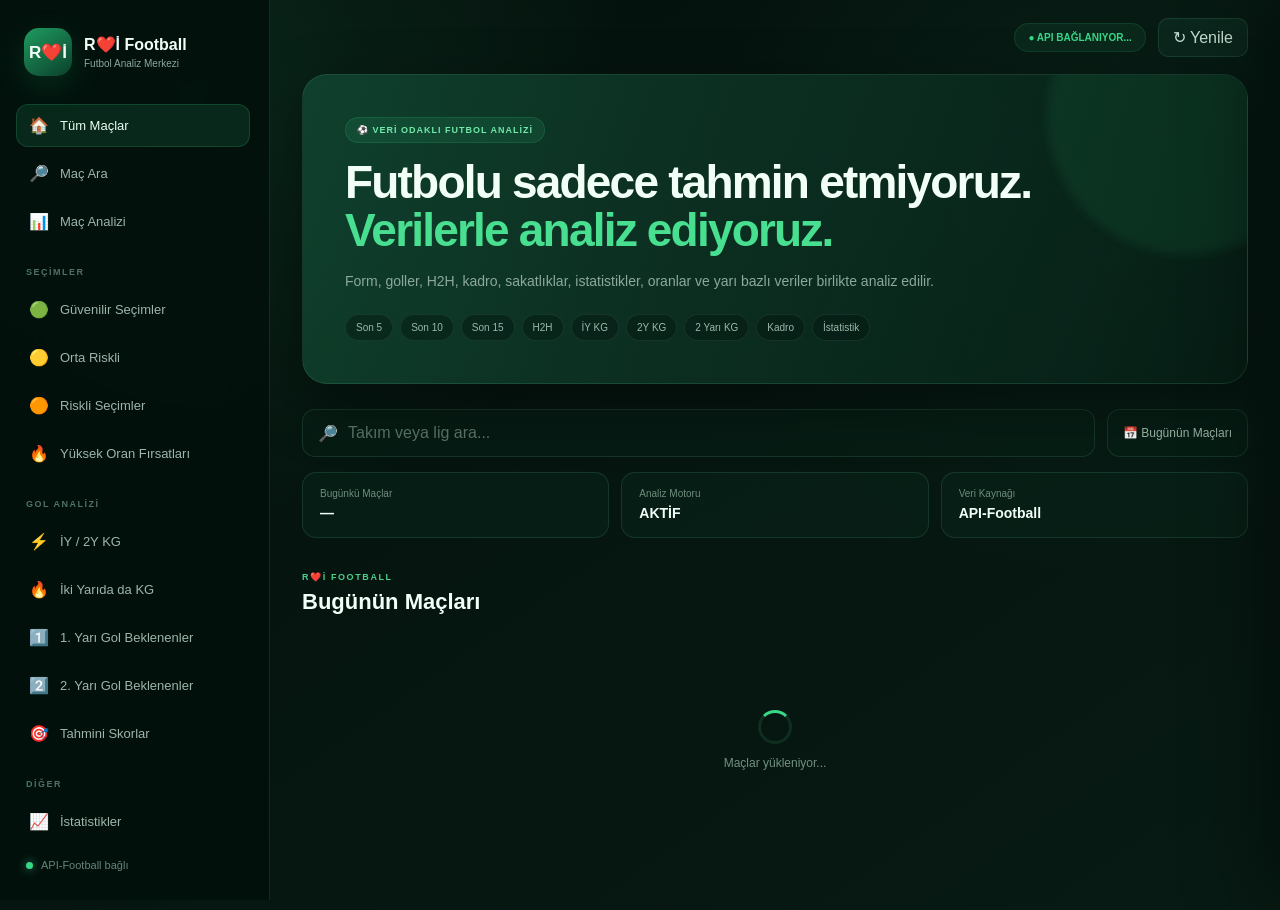
==== commit 353d00e1: "Create index.html" ====
--- a/index.html
+++ b/index.html
@@ -10,264 +10,222 @@
 
 <body>
 
-  <!-- ================= SIDEBAR ================= -->
-
-  <aside class="sidebar">
-
-    <div class="brand">
-      <div class="brand-logo">R❤️İ</div>
-
-      <div>
-        <h1>R❤️İ Football</h1>
-        <span>Futbol Analiz Merkezi</span>
+<aside class="sidebar">
+
+  <div class="brand">
+    <div class="brand-logo">R❤️İ</div>
+    <div>
+      <h1>R❤️İ Football</h1>
+      <span>Futbol Analiz Merkezi</span>
+    </div>
+  </div>
+
+  <nav class="menu">
+
+    <button class="menu-item active" data-filter="all">
+      🏠 <span>Tüm Maçlar</span>
+    </button>
+
+    <button class="menu-item" data-filter="search">
+      🔎 <span>Maç Ara</span>
+    </button>
+
+    <button class="menu-item" data-filter="analysis">
+      📊 <span>Maç Analizi</span>
+    </button>
+
+    <div class="menu-title">SEÇİMLER</div>
+
+    <button class="menu-item" data-filter="reliable">
+      🟢 <span>Güvenilir Seçimler</span>
+    </button>
+
+    <button class="menu-item" data-filter="medium">
+      🟡 <span>Orta Riskli</span>
+    </button>
+
+    <button class="menu-item" data-filter="risky">
+      🟠 <span>Riskli Seçimler</span>
+    </button>
+
+    <button class="menu-item" data-filter="high">
+      🔥 <span>Yüksek Oran Fırsatları</span>
+    </button>
+
+    <div class="menu-title">GOL ANALİZİ</div>
+
+    <button class="menu-item" data-filter="iy2y">
+      ⚡ <span>İY / 2Y KG</span>
+    </button>
+
+    <button class="menu-item" data-filter="both-halves">
+      🔥 <span>İki Yarıda da KG</span>
+    </button>
+
+    <button class="menu-item" data-filter="first-half">
+      1️⃣ <span>1. Yarı Gol Beklenenler</span>
+    </button>
+
+    <button class="menu-item" data-filter="second-half">
+      2️⃣ <span>2. Yarı Gol Beklenenler</span>
+    </button>
+
+    <button class="menu-item" data-filter="score">
+      🎯 <span>Tahmini Skorlar</span>
+    </button>
+
+    <div class="menu-title">DİĞER</div>
+
+    <button class="menu-item" data-filter="stats">
+      📈 <span>İstatistikler</span>
+    </button>
+
+    <button class="menu-item" data-filter="favorites">
+      ❤️ <span>Favoriler</span>
+    </button>
+
+  </nav>
+
+  <div class="sidebar-footer">
+    <div class="api-dot"></div>
+    <span>API-Football bağlı</span>
+  </div>
+
+</aside>
+
+
+<main class="main">
+
+  <header class="topbar">
+
+    <div class="mobile-brand">
+      R❤️İ Football
+    </div>
+
+    <div class="api-status" id="apiStatus">
+      ● API BAĞLANIYOR...
+    </div>
+
+    <button class="refresh-btn" onclick="loadFixtures()">
+      ↻ Yenile
+    </button>
+
+  </header>
+
+
+  <section class="hero">
+
+    <div class="hero-content">
+
+      <div class="hero-badge">
+        ⚽ VERİ ODAKLI FUTBOL ANALİZİ
       </div>
-    </div>
-
-    <nav class="menu">
-
-      <button class="menu-item active" data-filter="all">
-        🏠
-        <span>Tüm Maçlar</span>
-      </button>
-
-      <button class="menu-item" data-filter="search">
-        🔎
-        <span>Maç Ara</span>
-      </button>
-
-      <button class="menu-item" data-filter="analysis">
-        📊
-        <span>Maç Analizi</span>
-      </button>
-
-      <div class="menu-title">SEÇİMLER</div>
-
-      <button class="menu-item" data-filter="reliable">
-        🟢
-        <span>Güvenilir Seçimler</span>
-      </button>
-
-      <button class="menu-item" data-filter="medium">
-        🟡
-        <span>Orta Riskli</span>
-      </button>
-
-      <button class="menu-item" data-filter="risky">
-        🟠
-        <span>Riskli Seçimler</span>
-      </button>
-
-      <button class="menu-item" data-filter="high">
-        🔥
-        <span>Yüksek Oran Fırsatları</span>
-      </button>
-
-      <div class="menu-title">GOL ANALİZİ</div>
-
-      <button class="menu-item" data-filter="iy2y">
-        ⚡
-        <span>İY / 2Y KG</span>
-      </button>
-
-      <button class="menu-item" data-filter="first-half">
-        1️⃣
-        <span>1. Yarı Gol Beklenenler</span>
-      </button>
-
-      <button class="menu-item" data-filter="second-half">
-        2️⃣
-        <span>2. Yarı Gol Beklenenler</span>
-      </button>
-
-      <button class="menu-item" data-filter="score">
-        🎯
-        <span>Tahmini Skorlar</span>
-      </button>
-
-      <div class="menu-title">DİĞER</div>
-
-      <button class="menu-item" data-filter="stats">
-        📈
-        <span>İstatistikler</span>
-      </button>
-
-      <button class="menu-item" data-filter="favorites">
-        ❤️
-        <span>Favoriler</span>
-      </button>
-
-    </nav>
-
-    <div class="sidebar-footer">
-      <div class="api-dot"></div>
-      <span>API-Football bağlı</span>
-    </div>
-
-  </aside>
-
-
-  <!-- ================= MAIN ================= -->
-
-  <main class="main">
-
-    <!-- HEADER -->
-
-    <header class="topbar">
-
-      <div class="mobile-brand">
-        R❤️İ Football
+
+      <h2>
+        Futbolu sadece tahmin etmiyoruz.<br>
+        <span>Verilerle analiz ediyoruz.</span>
+      </h2>
+
+      <p>
+        Form, goller, H2H, kadro, sakatlıklar,
+        istatistikler, oranlar ve yarı bazlı veriler
+        birlikte analiz edilir.
+      </p>
+
+      <div class="hero-chips">
+        <span>Son 5</span>
+        <span>Son 10</span>
+        <span>Son 15</span>
+        <span>H2H</span>
+        <span>İY KG</span>
+        <span>2Y KG</span>
+        <span>2 Yarı KG</span>
+        <span>Kadro</span>
+        <span>İstatistik</span>
       </div>
 
-      <div class="api-status" id="apiStatus">
-        ● API BAĞLANIYOR...
-      </div>
-
-      <button class="refresh-btn" onclick="loadFixtures()">
-        ↻ Yenile
-      </button>
-
-    </header>
-
-
-    <!-- ================= HERO ================= -->
-
-    <section class="hero">
-
-      <div class="hero-content">
-
-        <div class="hero-badge">
-          ⚽ VERİ ODAKLI FUTBOL ANALİZİ
-        </div>
-
-        <h2>
-          Futbolu sadece tahmin etmiyoruz.<br>
-          <span>Verilerle analiz ediyoruz.</span>
-        </h2>
-
-        <p>
-          Form, goller, H2H, kadro, istatistikler,
-          oranlar ve yarı bazlı veriler birlikte analiz edilir.
-        </p>
-
-        <div class="hero-chips">
-
-          <span>Son 5</span>
-          <span>Son 10</span>
-          <span>H2H</span>
-          <span>İY KG</span>
-          <span>2Y KG</span>
-          <span>Kadro</span>
-          <span>İstatistik</span>
-
-        </div>
-
-      </div>
-
-    </section>
-
-
-    <!-- ================= SEARCH ================= -->
-
-    <section class="toolbar">
-
-      <div class="search-box">
-
-        <span>🔎</span>
-
-        <input
-          id="searchInput"
-          type="search"
-          placeholder="Takım veya lig ara..."
-          autocomplete="off"
-        >
-
-      </div>
-
-      <div class="date-box">
-        📅 Bugünün Maçları
-      </div>
-
-    </section>
-
-
-    <!-- ================= STATS ================= -->
-
-    <section class="quick-stats">
-
-      <div class="stat-box">
-        <span>Bugünkü Maçlar</span>
-        <strong id="matchCount">—</strong>
-      </div>
-
-      <div class="stat-box">
-        <span>Analiz Motoru</span>
-        <strong>AKTİF</strong>
-      </div>
-
-      <div class="stat-box">
-        <span>Veri Kaynağı</span>
-        <strong>API-Football</strong>
-      </div>
-
-    </section>
-
-
-    <!-- ================= SECTION ================= -->
-
-    <section class="section-head">
-
-      <div>
-        <span class="section-label">R❤️İ FOOTBALL</span>
-
-        <h2 id="sectionTitle">
-          Bugünün Maçları
-        </h2>
-      </div>
-
-      <span id="resultInfo"></span>
-
-    </section>
-
-
-    <!-- ================= MATCHES ================= -->
-
-    <section
-      id="matches"
-      class="matches"
-    >
-
-      <div class="loading">
-
-        <div class="spinner"></div>
-
-        <p>Maçlar yükleniyor...</p>
-
-      </div>
-
-    </section>
-
-  </main>
-
-
-  <!-- ================= ANALYSIS DRAWER ================= -->
-
-  <div
-    id="analysisDrawer"
-    class="analysis-drawer"
-  ></div>
-
-
-  <!-- ================= OVERLAY ================= -->
-
-  <div
-    class="drawer-overlay"
-    onclick="closeDrawer()"
-  ></div>
-
-
-  <!-- ================= SCRIPT ================= -->
-
-  <script src="app.js"></script>
+    </div>
+
+  </section>
+
+
+  <section class="toolbar">
+
+    <div class="search-box">
+      <span>🔎</span>
+      <input
+        id="searchInput"
+        type="search"
+        placeholder="Takım veya lig ara..."
+        autocomplete="off"
+      >
+    </div>
+
+    <div class="date-box">
+      📅 Bugünün Maçları
+    </div>
+
+  </section>
+
+
+  <section class="quick-stats">
+
+    <div class="stat-box">
+      <span>Bugünkü Maçlar</span>
+      <strong id="matchCount">—</strong>
+    </div>
+
+    <div class="stat-box">
+      <span>Analiz Motoru</span>
+      <strong>AKTİF</strong>
+    </div>
+
+    <div class="stat-box">
+      <span>Veri Kaynağı</span>
+      <strong>API-Football</strong>
+    </div>
+
+  </section>
+
+
+  <section class="section-head">
+
+    <div>
+      <span class="section-label">
+        R❤️İ FOOTBALL
+      </span>
+
+      <h2 id="sectionTitle">
+        Bugünün Maçları
+      </h2>
+    </div>
+
+    <span id="resultInfo"></span>
+
+  </section>
+
+
+  <section id="matches" class="matches">
+
+    <div class="loading">
+      <div class="spinner"></div>
+      <p>Maçlar yükleniyor...</p>
+    </div>
+
+  </section>
+
+</main>
+
+
+<div id="analysisDrawer" class="analysis-drawer"></div>
+
+<div
+  class="drawer-overlay"
+  onclick="closeDrawer()">
+</div>
+
+
+<script src="app.js"></script>
 
 </body>
 </html>
--- a/style.css
+++ b/style.css
@@ -5,18 +5,19 @@
 }
 
 :root {
-  --bg: #06110d;
-  --panel: rgba(13, 31, 24, 0.82);
-  --panel-2: rgba(18, 42, 32, 0.72);
-  --border: rgba(255,255,255,0.09);
-  --text: #f2f7f4;
-  --muted: #8fa49a;
-  --green: #31d68b;
-  --green-2: #1a9f66;
-  --yellow: #e9c75b;
-  --orange: #f09a45;
-  --red: #e35d68;
-  --shadow: 0 20px 60px rgba(0,0,0,.35);
+  --bg: #04100c;
+  --bg2: #071a13;
+  --panel: rgba(11, 39, 29, 0.72);
+  --panel2: rgba(15, 51, 38, 0.78);
+  --border: rgba(91, 173, 129, 0.18);
+  --text: #f1fff7;
+  --muted: #8ca99b;
+  --green: #38d889;
+  --green2: #1e9f62;
+  --yellow: #f5c84b;
+  --orange: #ff9d3c;
+  --red: #ff5c6c;
+  --shadow: 0 20px 60px rgba(0, 0, 0, 0.38);
 }
 
 html {
@@ -26,9 +27,9 @@
 body {
   min-height: 100vh;
   background:
-    radial-gradient(circle at 20% 10%, rgba(24,132,83,.16), transparent 32%),
-    radial-gradient(circle at 85% 20%, rgba(23,100,67,.12), transparent 28%),
-    var(--bg);
+    radial-gradient(circle at 15% 10%, rgba(31, 131, 80, 0.18), transparent 32%),
+    radial-gradient(circle at 85% 20%, rgba(26, 101, 68, 0.12), transparent 30%),
+    linear-gradient(145deg, var(--bg), var(--bg2));
   color: var(--text);
   font-family:
     -apple-system,
@@ -37,7 +38,6 @@
     Roboto,
     Arial,
     sans-serif;
-  overflow-x: hidden;
 }
 
 button,
@@ -46,190 +46,198 @@
 }
 
 button {
-  border: 0;
   cursor: pointer;
 }
+
+img {
+  max-width: 100%;
+}
+
+::-webkit-scrollbar {
+  width: 7px;
+}
+
+::-webkit-scrollbar-track {
+  background: #06150f;
+}
+
+::-webkit-scrollbar-thumb {
+  background: #245d43;
+  border-radius: 20px;
+}
+
+/* ================= SIDEBAR ================= */
 
 .sidebar {
   position: fixed;
-  left: 0;
-  top: 0;
-  bottom: 0;
+  inset: 0 auto 0 0;
   width: 270px;
   padding: 24px 16px;
-  background: rgba(5,18,13,.9);
+  background: rgba(3, 17, 12, 0.92);
   border-right: 1px solid var(--border);
   backdrop-filter: blur(22px);
-  z-index: 50;
+  z-index: 100;
+  display: flex;
+  flex-direction: column;
 }
 
 .brand {
   display: flex;
   align-items: center;
   gap: 12px;
-  padding: 6px 10px 28px;
+  padding: 4px 8px 28px;
 }
 
 .brand-logo {
   width: 48px;
   height: 48px;
+  border-radius: 15px;
   display: grid;
   place-items: center;
-  border-radius: 15px;
-  background: linear-gradient(135deg, #25c77d, #116342);
-  box-shadow: 0 10px 30px rgba(49,214,139,.2);
   font-weight: 900;
-  font-size: 15px;
+  font-size: 17px;
+  background: linear-gradient(145deg, #1f9c60, #0b402b);
+  box-shadow: 0 10px 30px rgba(30, 170, 100, 0.18);
 }
 
 .brand h1 {
-  font-size: 17px;
-  font-weight: 800;
+  font-size: 16px;
+  line-height: 1.2;
 }
 
 .brand span {
   display: block;
-  margin-top: 3px;
+  margin-top: 4px;
   color: var(--muted);
-  font-size: 11px;
-}
-
-.nav {
+  font-size: 10px;
+}
+
+.menu {
   display: flex;
   flex-direction: column;
-  gap: 6px;
-}
-
-.nav-title {
-  margin: 22px 10px 6px;
-  color: #657c71;
-  font-size: 10px;
+  gap: 5px;
+  overflow-y: auto;
+  padding-right: 3px;
+}
+
+.menu-title {
+  color: #507263;
+  font-size: 9px;
   font-weight: 800;
   letter-spacing: 1.5px;
-}
-
-.nav-item {
+  margin: 19px 10px 6px;
+}
+
+.menu-item {
   width: 100%;
-  display: flex;
-  align-items: center;
-  gap: 12px;
-  padding: 12px 13px;
+  min-height: 43px;
+  display: flex;
+  align-items: center;
+  gap: 11px;
+  border: 1px solid transparent;
   border-radius: 12px;
-  color: #9eb2a8;
   background: transparent;
+  color: #9db5a9;
+  padding: 10px 12px;
   text-align: left;
-  transition: .2s ease;
-}
-
-.nav-item:hover {
-  background: rgba(255,255,255,.045);
+  transition: 0.2s ease;
+}
+
+.menu-item:hover {
+  background: rgba(36, 119, 79, 0.13);
   color: var(--text);
 }
 
-.nav-item.active {
-  color: #fff;
-  background: linear-gradient(
-    90deg,
-    rgba(49,214,139,.17),
-    rgba(49,214,139,.04)
-  );
-  box-shadow: inset 3px 0 0 var(--green);
-}
-
-.sidebar-bottom {
-  position: absolute;
-  left: 24px;
-  right: 24px;
-  bottom: 25px;
+.menu-item.active {
+  background: rgba(48, 183, 111, 0.14);
+  border-color: rgba(63, 208, 132, 0.18);
+  color: #eafff2;
+}
+
+.menu-item span {
+  font-size: 13px;
+}
+
+.sidebar-footer {
+  margin-top: auto;
+  padding: 17px 10px 5px;
   display: flex;
   align-items: center;
   gap: 8px;
-  color: #789087;
+  color: #668476;
   font-size: 11px;
 }
 
-.status-dot {
+.api-dot {
   width: 7px;
   height: 7px;
   border-radius: 50%;
   background: var(--green);
-  box-shadow: 0 0 12px var(--green);
-}
+  box-shadow: 0 0 10px rgba(56, 216, 137, 0.7);
+}
+
+/* ================= MAIN ================= */
 
 .main {
   margin-left: 270px;
   min-height: 100vh;
-  padding: 0 38px 60px;
-}
-
-.header {
-  height: 76px;
+  padding: 0 32px 60px;
+}
+
+.topbar {
+  min-height: 74px;
   display: flex;
   align-items: center;
   justify-content: flex-end;
-}
-
-.header-right {
-  display: flex;
-  align-items: center;
   gap: 12px;
-}
-
-.api-status {
-  display: flex;
-  align-items: center;
-  gap: 7px;
-  padding: 8px 12px;
-  border: 1px solid var(--border);
-  border-radius: 999px;
-  background: rgba(255,255,255,.035);
-  color: #a7b9b0;
-  font-size: 12px;
-}
-
-.api-status span {
-  width: 7px;
-  height: 7px;
-  border-radius: 50%;
-  background: var(--green);
-  box-shadow: 0 0 10px var(--green);
-}
-
-.refresh-btn {
-  width: 38px;
-  height: 38px;
-  border-radius: 11px;
-  background: rgba(255,255,255,.05);
-  border: 1px solid var(--border);
-  color: #c4d2cc;
-  font-size: 22px;
-  transition: .2s;
-}
-
-.refresh-btn:hover {
-  transform: rotate(90deg);
-  background: rgba(49,214,139,.1);
-  color: var(--green);
 }
 
 .mobile-brand {
   display: none;
 }
+
+.api-status {
+  padding: 8px 13px;
+  border-radius: 999px;
+  background: rgba(47, 190, 115, 0.09);
+  border: 1px solid rgba(47, 190, 115, 0.15);
+  color: var(--green);
+  font-size: 10px;
+  font-weight: 800;
+}
+
+.api-status.offline {
+  color: var(--red);
+}
+
+.refresh-btn {
+  border: 1px solid var(--border);
+  background: rgba(16, 47, 35, 0.6);
+  color: #c6ded2;
+  padding: 9px 14px;
+  border-radius: 10px;
+}
+
+.refresh-btn:hover {
+  background: rgba(31, 101, 68, 0.5);
+}
+
+/* ================= HERO ================= */
 
 .hero {
   position: relative;
   overflow: hidden;
-  min-height: 270px;
-  display: flex;
-  align-items: center;
-  padding: 42px;
   border: 1px solid var(--border);
   border-radius: 25px;
+  min-height: 270px;
+  display: flex;
+  align-items: center;
+  padding: 42px;
   background:
     linear-gradient(
-      135deg,
-      rgba(20,65,47,.75),
-      rgba(8,28,20,.72)
+      110deg,
+      rgba(18, 72, 51, 0.8),
+      rgba(7, 30, 21, 0.72)
     );
   box-shadow: var(--shadow);
 }
@@ -237,48 +245,48 @@
 .hero::after {
   content: "";
   position: absolute;
-  width: 350px;
-  height: 350px;
-  right: -100px;
-  top: -140px;
+  width: 280px;
+  height: 280px;
+  right: -80px;
+  top: -100px;
   border-radius: 50%;
-  background: rgba(49,214,139,.12);
-  filter: blur(20px);
+  background: rgba(50, 200, 126, 0.09);
+  filter: blur(5px);
 }
 
 .hero-content {
   position: relative;
   z-index: 2;
-  max-width: 760px;
+  max-width: 800px;
 }
 
 .hero-badge {
   display: inline-flex;
   padding: 7px 11px;
   border-radius: 999px;
-  background: rgba(49,214,139,.1);
-  border: 1px solid rgba(49,214,139,.18);
-  color: var(--green);
-  font-size: 10px;
+  background: rgba(54, 211, 134, 0.1);
+  border: 1px solid rgba(54, 211, 134, 0.16);
+  color: #72e8aa;
+  font-size: 9px;
   font-weight: 800;
   letter-spacing: 1px;
+  margin-bottom: 15px;
 }
 
 .hero h2 {
-  margin-top: 17px;
-  font-size: clamp(30px, 4vw, 50px);
-  line-height: 1.06;
+  font-size: clamp(28px, 4vw, 46px);
+  line-height: 1.05;
   letter-spacing: -1.8px;
 }
 
 .hero h2 span {
-  color: var(--green);
+  color: #49df91;
 }
 
 .hero p {
-  max-width: 680px;
-  margin-top: 17px;
-  color: #91a69c;
+  color: var(--muted);
+  max-width: 650px;
+  margin-top: 15px;
   font-size: 14px;
   line-height: 1.7;
 }
@@ -286,120 +294,144 @@
 .hero-chips {
   display: flex;
   flex-wrap: wrap;
-  gap: 8px;
-  margin-top: 24px;
-}
-
-.hero-chips span,
-.market-chip {
+  gap: 7px;
+  margin-top: 21px;
+}
+
+.hero-chips span {
   padding: 7px 10px;
-  border-radius: 8px;
-  background: rgba(255,255,255,.045);
-  border: 1px solid var(--border);
-  color: #a7b8b0;
+  border-radius: 999px;
+  background: rgba(3, 19, 13, 0.4);
+  border: 1px solid rgba(112, 189, 148, 0.12);
+  color: #9bb9aa;
   font-size: 10px;
 }
 
+/* ================= TOOLBAR ================= */
+
 .toolbar {
   display: flex;
+  align-items: center;
   gap: 12px;
-  margin: 25px 0;
+  margin: 25px 0 15px;
 }
 
 .search-box {
   flex: 1;
-  min-width: 0;
+  min-height: 48px;
   display: flex;
   align-items: center;
   gap: 10px;
   padding: 0 15px;
-  height: 50px;
   border: 1px solid var(--border);
   border-radius: 13px;
-  background: rgba(255,255,255,.035);
-}
-
-.search-box > span {
-  color: #70857b;
-}
-
-.search-input {
+  background: rgba(8, 31, 22, 0.72);
+}
+
+.search-box span {
+  color: #648c79;
+}
+
+.search-box input {
   width: 100%;
-  outline: 0;
+  outline: none;
   border: 0;
   background: transparent;
-  color: var(--text);
-}
-
-.search-input::placeholder {
-  color: #657a70;
+  color: white;
+}
+
+.search-box input::placeholder {
+  color: #597668;
 }
 
 .date-box {
-  display: flex;
-  align-items: center;
-  padding: 0 17px;
+  min-height: 48px;
+  display: flex;
+  align-items: center;
+  padding: 0 15px;
+  border-radius: 13px;
   border: 1px solid var(--border);
-  border-radius: 13px;
-  background: rgba(255,255,255,.035);
-  color: #a9bab2;
+  background: rgba(8, 31, 22, 0.72);
+  color: #9db9ab;
   font-size: 12px;
-  white-space: nowrap;
-}
-
-.section-heading {
-  display: flex;
-  align-items: flex-end;
+}
+
+/* ================= QUICK STATS ================= */
+
+.quick-stats {
+  display: grid;
+  grid-template-columns: repeat(3, 1fr);
+  gap: 12px;
+  margin-bottom: 28px;
+}
+
+.stat-box {
+  border: 1px solid var(--border);
+  border-radius: 14px;
+  padding: 15px 17px;
+  background: rgba(9, 34, 25, 0.65);
+}
+
+.stat-box span {
+  display: block;
+  color: #6d8d7d;
+  font-size: 10px;
+  margin-bottom: 5px;
+}
+
+.stat-box strong {
+  font-size: 14px;
+}
+
+/* ================= SECTION ================= */
+
+.section-head {
+  display: flex;
+  align-items: end;
   justify-content: space-between;
-  margin: 30px 0 17px;
-}
-
-.eyebrow {
-  color: var(--green);
+  margin-bottom: 15px;
+}
+
+.section-label {
+  color: #4bcf89;
   font-size: 9px;
+  letter-spacing: 1.6px;
   font-weight: 800;
-  letter-spacing: 1.4px;
-}
-
-.section-heading h2 {
-  margin-top: 4px;
-  font-size: 24px;
-}
-
-.match-count {
-  color: #73887e;
-  font-size: 12px;
-}
+}
+
+.section-head h2 {
+  margin-top: 5px;
+  font-size: 22px;
+}
+
+/* ================= MATCH GRID ================= */
 
 .matches {
   display: grid;
-  grid-template-columns: repeat(
-    auto-fill,
-    minmax(280px, 1fr)
-  );
-  gap: 15px;
+  grid-template-columns: repeat(3, minmax(0, 1fr));
+  gap: 14px;
 }
 
 .match-card {
   position: relative;
   overflow: hidden;
-  padding: 17px;
-  min-height: 220px;
   border: 1px solid var(--border);
   border-radius: 18px;
-  background: linear-gradient(
-    145deg,
-    rgba(18,43,32,.72),
-    rgba(9,24,17,.78)
-  );
+  padding: 16px;
+  background:
+    linear-gradient(
+      145deg,
+      rgba(13, 48, 35, 0.82),
+      rgba(7, 27, 19, 0.78)
+    );
+  transition: 0.22s ease;
   cursor: pointer;
-  transition: transform .2s, border-color .2s, box-shadow .2s;
 }
 
 .match-card:hover {
   transform: translateY(-3px);
-  border-color: rgba(49,214,139,.28);
-  box-shadow: 0 15px 40px rgba(0,0,0,.25);
+  border-color: rgba(69, 208, 136, 0.3);
+  box-shadow: 0 16px 40px rgba(0, 0, 0, 0.25);
 }
 
 .match-top {
@@ -412,46 +444,47 @@
   display: flex;
   align-items: center;
   gap: 7px;
-  color: #80958b;
+  color: #759485;
   font-size: 10px;
 }
 
-.league-logo {
-  width: 22px;
-  height: 22px;
+.league-info img {
+  width: 20px;
+  height: 20px;
   object-fit: contain;
 }
 
 .favorite-btn {
-  width: 32px;
-  height: 32px;
+  width: 31px;
+  height: 31px;
+  border: 1px solid var(--border);
   border-radius: 9px;
-  background: rgba(255,255,255,.04);
-  color: #647a70;
-  font-size: 18px;
+  background: rgba(0, 0, 0, 0.14);
+  color: #769889;
+  font-size: 17px;
 }
 
 .favorite-btn.active {
-  color: var(--yellow);
+  color: #ff6680;
 }
 
 .match-time {
-  margin: 18px 0 12px;
-  color: #b4c3bd;
   text-align: center;
-  font-size: 13px;
+  margin: 12px 0 13px;
+  color: #b1c9bc;
+  font-size: 12px;
   font-weight: 700;
 }
 
 .match-time.live {
-  color: var(--red);
+  color: #ff6674;
 }
 
 .teams {
   display: grid;
-  grid-template-columns: 1fr 45px 1fr;
-  align-items: center;
-  gap: 7px;
+  grid-template-columns: 1fr auto 1fr;
+  align-items: center;
+  gap: 9px;
 }
 
 .team {
@@ -459,73 +492,77 @@
   flex-direction: column;
   align-items: center;
   gap: 9px;
+  text-align: center;
   min-width: 0;
-  text-align: center;
-}
-
-.team strong {
-  width: 100%;
-  overflow: hidden;
-  color: #e4ece8;
-  font-size: 12px;
-  text-overflow: ellipsis;
-  white-space: nowrap;
-}
-
-.team-logo {
+}
+
+.team img,
+.team-placeholder {
   width: 48px;
   height: 48px;
   object-fit: contain;
 }
 
-.team-logo.placeholder {
+.team-placeholder {
   display: grid;
   place-items: center;
   border-radius: 50%;
-  background: rgba(255,255,255,.05);
+  background: rgba(58, 139, 100, 0.2);
+  color: #74b995;
+  font-weight: 800;
+}
+
+.team strong {
+  width: 100%;
+  color: #e4f1ea;
+  font-size: 11px;
+  line-height: 1.35;
 }
 
 .vs {
-  display: grid;
-  place-items: center;
-  color: #536960;
+  color: #49695a;
   font-size: 10px;
-  font-weight: 800;
-}
-
-.match-footer {
-  display: flex;
-  flex-wrap: wrap;
-  gap: 6px;
-  margin-top: 18px;
-}
-
-.market-chip {
-  padding: 5px 7px;
-  font-size: 9px;
-}
-
-.loading-state,
-.error-state,
-.empty-state {
+  font-weight: 900;
+}
+
+.prediction-preview {
+  display: flex;
+  justify-content: space-between;
+  align-items: center;
+  margin-top: 15px;
+  padding-top: 12px;
+  border-top: 1px solid rgba(100, 160, 130, 0.1);
+  color: #6f9481;
+  font-size: 10px;
+}
+
+/* ================= LOADING ================= */
+
+.loading,
+.analysis-loading {
+  grid-column: 1 / -1;
   min-height: 220px;
   display: flex;
   flex-direction: column;
-  align-items: center;
   justify-content: center;
-  gap: 10px;
-  grid-column: 1 / -1;
-  color: var(--muted);
+  align-items: center;
+  color: #719181;
   text-align: center;
 }
 
-.loader {
-  width: 32px;
-  height: 32px;
-  border: 3px solid rgba(255,255,255,.08);
+.loading p,
+.analysis-loading p {
+  margin-top: 12px;
+  font-size: 12px;
+}
+
+.spinner {
+  width: 34px;
+  height: 34px;
+  border-radius: 50%;
+  border: 3px solid rgba(76, 208, 137, 0.12);
   border-top-color: var(--green);
-  border-radius: 50%;
-  animation: spin .8s linear infinite;
+  animation: spin 0.8s linear infinite;
 }
 
 @keyframes spin {
@@ -534,312 +571,287 @@
   }
 }
 
-.error-state button {
-  margin-top: 7px;
-  padding: 9px 15px;
-  border-radius: 9px;
-  background: var(--green);
-  color: #062016;
-  font-weight: 800;
+.empty-state {
+  grid-column: 1 / -1;
+  padding: 55px 20px;
+  text-align: center;
+  border: 1px dashed rgba(92, 159, 126, 0.2);
+  border-radius: 18px;
+  color: #759486;
+}
+
+.empty-state h3 {
+  color: #c7dbd0;
+  margin-bottom: 7px;
+}
+
+.empty-state p {
+  font-size: 12px;
+}
+
+/* ================= DRAWER ================= */
+
+.drawer-overlay {
+  position: fixed;
+  inset: 0;
+  background: rgba(0, 0, 0, 0.6);
+  backdrop-filter: blur(4px);
+  opacity: 0;
+  visibility: hidden;
+  transition: 0.25s ease;
+  z-index: 199;
 }
 
 .analysis-drawer {
   position: fixed;
-  z-index: 100;
   top: 0;
   right: -620px;
   width: min(620px, 100vw);
   height: 100vh;
   overflow-y: auto;
-  background: #081711;
+  padding: 28px;
+  background:
+    linear-gradient(
+      150deg,
+      rgba(8, 31, 22, 0.98),
+      rgba(4, 17, 12, 0.99)
+    );
   border-left: 1px solid var(--border);
-  box-shadow: -20px 0 70px rgba(0,0,0,.5);
-  transition: right .28s ease;
+  box-shadow: -20px 0 70px rgba(0, 0, 0, 0.4);
+  z-index: 200;
+  transition: right 0.3s ease;
 }
 
 .analysis-drawer.open {
   right: 0;
 }
 
-.drawer-overlay {
-  position: fixed;
-  inset: 0;
-  z-index: 90;
-  background: rgba(0,0,0,.55);
-  opacity: 0;
-  pointer-events: none;
-  transition: .25s;
-}
-
 body.drawer-open .drawer-overlay {
   opacity: 1;
-  pointer-events: auto;
-}
-
-.analysis-header {
+  visibility: visible;
+}
+
+.drawer-close {
   position: sticky;
   top: 0;
-  z-index: 5;
-  padding: 25px 24px 22px;
-  background: rgba(8,23,17,.95);
-  backdrop-filter: blur(18px);
-  border-bottom: 1px solid var(--border);
-}
-
-.close-btn {
-  position: absolute;
-  right: 18px;
-  top: 18px;
+  float: right;
   width: 38px;
   height: 38px;
+  border: 1px solid var(--border);
   border-radius: 11px;
-  background: rgba(255,255,255,.05);
-  color: #b6c6bf;
+  background: rgba(8, 35, 24, 0.9);
+  color: #abc4b6;
+  font-size: 24px;
+  z-index: 5;
+}
+
+/* ================= ANALYSIS ================= */
+
+.analysis-header {
+  padding-top: 12px;
+  padding-right: 50px;
+  margin-bottom: 22px;
+}
+
+.analysis-header small {
+  color: #62b98b;
+  font-size: 10px;
+}
+
+.analysis-header h2 {
+  margin-top: 8px;
   font-size: 25px;
-}
-
-.analysis-league {
-  color: var(--green);
+  line-height: 1.25;
+}
+
+.analysis-header h2 span {
+  color: #507364;
+  font-size: 12px;
+  margin: 0 5px;
+}
+
+.analysis-meta {
+  color: #6d8d7d;
   font-size: 10px;
-  font-weight: 800;
-  text-transform: uppercase;
-}
-
-.analysis-teams {
-  display: grid;
-  grid-template-columns: 1fr 50px 1fr;
-  align-items: center;
-  margin-top: 18px;
-  text-align: center;
-}
-
-.analysis-teams > div {
-  display: flex;
-  flex-direction: column;
-  align-items: center;
-  gap: 9px;
-}
-
-.analysis-teams strong {
-  font-size: 13px;
-}
-
-.analysis-teams > span {
-  color: #52675e;
-  font-size: 10px;
-  font-weight: 800;
-}
-
-.analysis-team-logo {
-  width: 55px;
-  height: 55px;
-  object-fit: contain;
-}
-
-.analysis-body {
+  margin-top: 7px;
+}
+
+.strongest-selection {
   padding: 20px;
-}
-
-.strongest-selection {
-  padding: 19px;
-  border: 1px solid rgba(49,214,139,.18);
-  border-radius: 17px;
+  border-radius: 18px;
   background:
     linear-gradient(
-      135deg,
-      rgba(30,102,70,.25),
-      rgba(255,255,255,.025)
+      145deg,
+      rgba(26, 107, 70, 0.38),
+      rgba(10, 48, 33, 0.45)
     );
-}
-
-.section-label {
-  color: #769287;
+  border: 1px solid rgba(64, 205, 130, 0.2);
+  margin-bottom: 18px;
+}
+
+.strongest-selection > span {
+  color: #62d999;
   font-size: 9px;
-  font-weight: 800;
-  letter-spacing: 1.4px;
-}
-
-.strongest-pick {
-  margin: 8px 0 17px;
-  color: var(--green);
-  font-size: 26px;
   font-weight: 900;
+  letter-spacing: 1.2px;
+}
+
+.strongest-selection h2 {
+  margin: 8px 0 18px;
+  font-size: 25px;
 }
 
 .confidence-label {
   display: flex;
   justify-content: space-between;
-  color: #8da299;
+  color: #83a293;
   font-size: 11px;
 }
 
 .confidence-label strong {
-  color: #e6efeb;
+  color: #dff8e9;
 }
 
 .confidence-bar {
   height: 8px;
+  margin-top: 8px;
   overflow: hidden;
-  margin-top: 8px;
-  border-radius: 99px;
-  background: rgba(255,255,255,.06);
-}
-
-.confidence-bar span {
-  display: block;
+  border-radius: 999px;
+  background: rgba(0, 0, 0, 0.25);
+}
+
+.confidence-bar div {
   height: 100%;
   border-radius: inherit;
-  background: linear-gradient(
-    90deg,
-    #188b59,
-    #31d68b
-  );
-}
-
-.risk-badge {
-  display: inline-block;
+  background: linear-gradient(90deg, #1b9e61, #55e29a);
+}
+
+.risk {
   margin-top: 13px;
-  padding: 6px 9px;
-  border-radius: 7px;
-  background: rgba(255,255,255,.05);
-  color: #b6c4be;
-  font-size: 10px;
-}
+  color: #819b8d;
+  font-size: 11px;
+}
+
+.risk strong {
+  color: #f0ca58;
+}
+
+/* ================= ANALYSIS SECTIONS ================= */
 
 .analysis-section {
-  margin-top: 18px;
-  padding: 17px;
-  border: 1px solid var(--border);
-  border-radius: 16px;
-  background: rgba(255,255,255,.025);
-}
-
-.analysis-section h3,
-.score-box h3 {
-  margin-bottom: 13px;
-  color: #dfe9e4;
-  font-size: 13px;
-}
-
-.prediction-row {
-  display: flex;
-  align-items: center;
-  justify-content: space-between;
-  padding: 11px 0;
-  border-bottom: 1px solid rgba(255,255,255,.05);
-}
-
-.prediction-row:last-child {
-  border-bottom: 0;
-}
-
-.prediction-row strong {
-  color: #b9c8c1;
-  font-size: 11px;
-}
-
-.prediction-row small {
-  display: block;
-  margin-top: 3px;
-  color: #60756b;
-}
-
-.prediction-row > span {
-  color: var(--green);
-  font-size: 13px;
-  font-weight: 800;
-}
-
-.score-box {
-  margin-top: 18px;
-  padding: 20px;
+  margin-bottom: 17px;
+  padding: 18px;
   border: 1px solid var(--border);
   border-radius: 17px;
-  background: rgba(255,255,255,.025);
+  background: rgba(10, 36, 25, 0.55);
+}
+
+.analysis-section h3 {
+  margin-bottom: 14px;
+  font-size: 14px;
+}
+
+.score-box {
+  display: flex;
+  justify-content: center;
+  align-items: center;
+  min-height: 75px;
+  margin-bottom: 12px;
+  border-radius: 14px;
+  background: rgba(42, 150, 91, 0.1);
+  border: 1px solid rgba(66, 204, 131, 0.12);
+}
+
+.score-box strong {
+  font-size: 34px;
+  letter-spacing: 2px;
+}
+
+.market-grid {
+  display: grid;
+  grid-template-columns: repeat(2, 1fr);
+  gap: 9px;
+}
+
+.market-card {
+  padding: 13px;
+  border-radius: 12px;
+  background: rgba(3, 20, 13, 0.45);
+  border: 1px solid rgba(89, 156, 122, 0.1);
+}
+
+.market-card span {
+  display: block;
+  color: #688577;
+  font-size: 9px;
+  margin-bottom: 5px;
+}
+
+.market-card strong {
+  color: #d8eee1;
+  font-size: 13px;
+}
+
+.expected-goals {
+  display: grid;
+  grid-template-columns: repeat(3, 1fr);
+  gap: 9px;
+}
+
+.expected-goals > div {
+  padding: 14px 10px;
   text-align: center;
-}
-
-.predicted-score {
-  color: var(--green);
-  font-size: 42px;
-  font-weight: 900;
-  letter-spacing: 4px;
-}
-
-.goal-range {
-  margin-top: 8px;
-  color: #84988f;
+  border-radius: 12px;
+  background: rgba(3, 20, 13, 0.45);
+  border: 1px solid rgba(89, 156, 122, 0.1);
+}
+
+.expected-goals span {
+  display: block;
+  color: #6e8a7d;
+  font-size: 9px;
+  margin-bottom: 5px;
+}
+
+.expected-goals strong {
+  font-size: 19px;
+}
+
+.analysis-text {
+  color: #829d8e;
   font-size: 11px;
   line-height: 1.7;
 }
 
-.form-grid {
-  display: grid;
-  grid-template-columns: 1fr 1fr;
-  gap: 10px;
-}
-
-.form-box {
-  padding: 13px;
-  border-radius: 12px;
-  background: rgba(255,255,255,.035);
-}
-
-.form-box > strong {
-  display: block;
-  overflow: hidden;
-  color: #d5e1db;
-  font-size: 11px;
-  text-overflow: ellipsis;
-  white-space: nowrap;
-}
-
-.form-stats {
-  display: flex;
-  gap: 7px;
-  margin-top: 10px;
-  color: #7d9188;
-  font-size: 9px;
-}
-
-.form-goals {
-  margin-top: 10px;
-  color: var(--green);
-  font-size: 17px;
-  font-weight: 900;
-}
-
-.form-box small {
-  display: block;
-  margin-top: 4px;
-  color: #64786f;
-  font-size: 9px;
-}
-
-.ai-comment {
-  color: #899d94;
-  font-size: 12px;
-  line-height: 1.75;
-}
-
-.analysis-loading,
-.analysis-error {
-  min-height: 100vh;
-  display: flex;
-  flex-direction: column;
-  align-items: center;
-  justify-content: center;
-  gap: 12px;
-  padding: 30px;
-  color: var(--muted);
-  text-align: center;
-}
-
-.analysis-error .error-icon {
-  font-size: 35px;
+/* ================= MOBILE ================= */
+
+@media (max-width: 1100px) {
+
+  .matches {
+    grid-template-columns: repeat(2, minmax(0, 1fr));
+  }
+
 }
 
 @media (max-width: 900px) {
+
+  .sidebar {
+    width: 220px;
+  }
+
+  .main {
+    margin-left: 220px;
+    padding-left: 20px;
+    padding-right: 20px;
+  }
+
+  .hero {
+    padding: 30px;
+  }
+
+}
+
+@media (max-width: 700px) {
 
   .sidebar {
     display: none;
@@ -847,79 +859,81 @@
 
   .main {
     margin-left: 0;
-    padding: 0 15px 40px;
-  }
-
-  .header {
-    height: 65px;
+    padding: 0 13px 40px;
+  }
+
+  .topbar {
+    min-height: 62px;
+    justify-content: space-between;
   }
 
   .mobile-brand {
     display: block;
-    margin-right: auto;
+    font-weight: 900;
     font-size: 15px;
   }
 
+  .api-status {
+    display: none;
+  }
+
   .hero {
-    min-height: 300px;
-    padding: 28px 22px;
-    border-radius: 20px;
+    min-height: auto;
+    padding: 27px 21px;
+    border-radius: 19px;
   }
 
   .hero h2 {
-    font-size: 32px;
+    font-size: 29px;
+  }
+
+  .hero p {
+    font-size: 12px;
   }
 
   .toolbar {
     flex-direction: column;
   }
 
+  .search-box,
   .date-box {
-    min-height: 45px;
-    justify-content: center;
+    width: 100%;
+  }
+
+  .quick-stats {
+    grid-template-columns: 1fr;
   }
 
   .matches {
     grid-template-columns: 1fr;
   }
 
-  .section-heading h2 {
-    font-size: 20px;
+  .section-head h2 {
+    font-size: 19px;
   }
 
   .analysis-drawer {
-    width: 100%;
-  }
-}
-
-@media (max-width: 480px) {
-
-  .api-status {
-    display: none;
-  }
+    padding: 20px 14px;
+  }
+
+}
+
+@media (max-width: 420px) {
 
   .hero h2 {
-    font-size: 28px;
-    letter-spacing: -1px;
-  }
-
-  .hero p {
-    font-size: 12px;
+    font-size: 25px;
   }
 
   .hero-chips span {
     font-size: 9px;
   }
 
-  .analysis-body {
-    padding: 14px;
-  }
-
-  .analysis-header {
-    padding: 22px 16px;
-  }
-
-  .form-grid {
+  .market-grid {
     grid-template-columns: 1fr;
   }
-}
+
+  .expected-goals {
+    grid-template-columns: 1fr;
+  }
+
+}
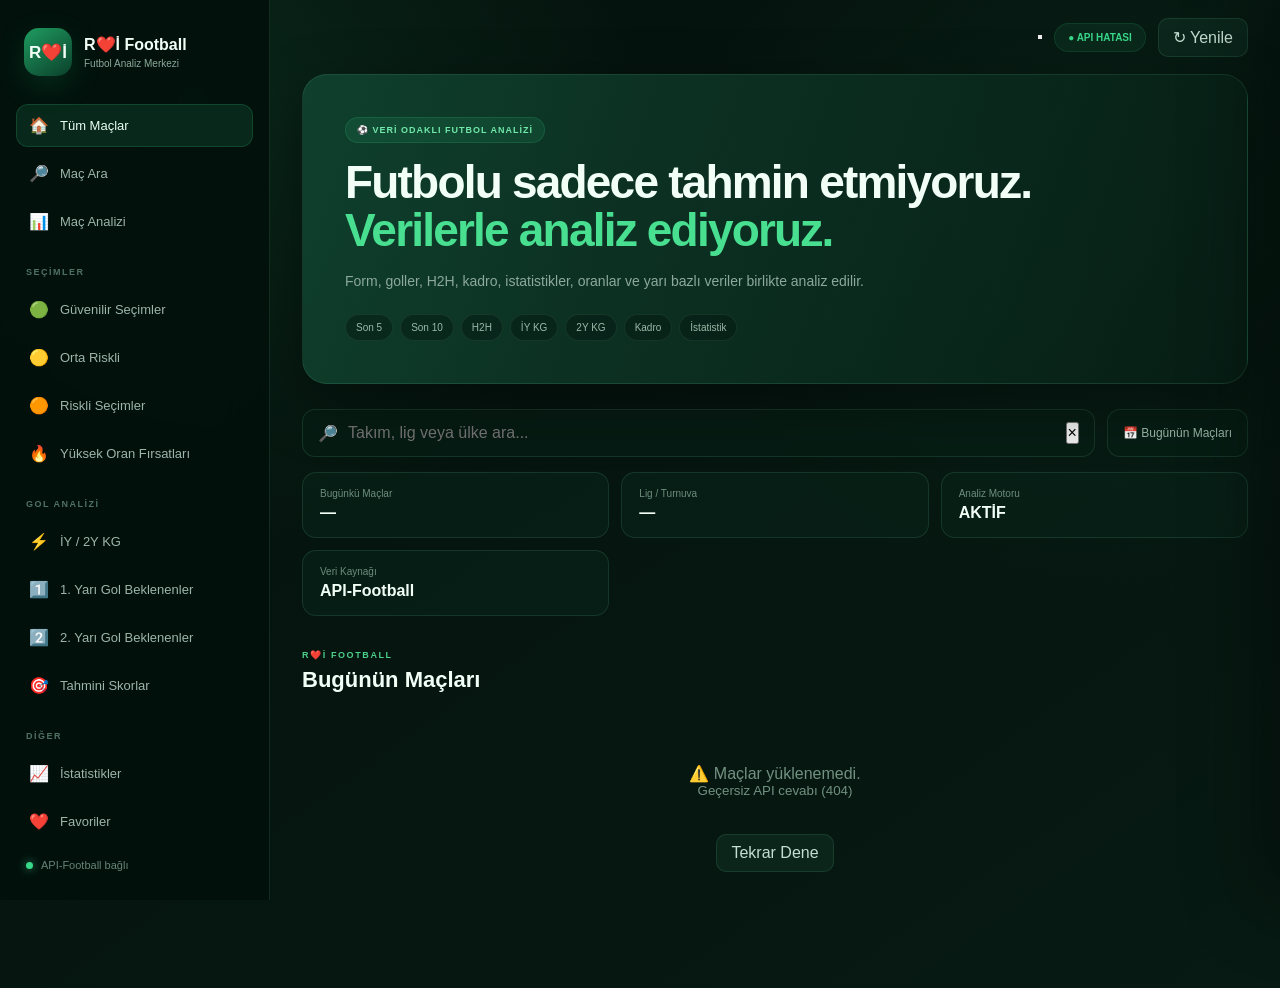
==== commit 9f651fde: "Create index.html" ====
--- a/index.html
+++ b/index.html
@@ -4,228 +4,314 @@
   <meta charset="UTF-8">
   <meta name="viewport" content="width=device-width, initial-scale=1.0">
   <meta name="theme-color" content="#06130f">
+
   <title>R❤️İ Football — Futbol Analiz Merkezi</title>
+
   <link rel="stylesheet" href="style.css">
 </head>
 
 <body>
 
-<aside class="sidebar">
-
-  <div class="brand">
-    <div class="brand-logo">R❤️İ</div>
-    <div>
-      <h1>R❤️İ Football</h1>
-      <span>Futbol Analiz Merkezi</span>
+  <!-- MOBİL MENÜ OVERLAY -->
+  <div id="mobileOverlay" class="mobile-overlay"></div>
+
+  <!-- SIDEBAR -->
+  <aside id="sidebar" class="sidebar">
+
+    <div class="brand">
+      <div class="brand-logo">R❤️İ</div>
+
+      <div>
+        <h1>R❤️İ Football</h1>
+        <span>Futbol Analiz Merkezi</span>
+      </div>
     </div>
-  </div>
-
-  <nav class="menu">
-
-    <button class="menu-item active" data-filter="all">
-      🏠 <span>Tüm Maçlar</span>
-    </button>
-
-    <button class="menu-item" data-filter="search">
-      🔎 <span>Maç Ara</span>
-    </button>
-
-    <button class="menu-item" data-filter="analysis">
-      📊 <span>Maç Analizi</span>
-    </button>
-
-    <div class="menu-title">SEÇİMLER</div>
-
-    <button class="menu-item" data-filter="reliable">
-      🟢 <span>Güvenilir Seçimler</span>
-    </button>
-
-    <button class="menu-item" data-filter="medium">
-      🟡 <span>Orta Riskli</span>
-    </button>
-
-    <button class="menu-item" data-filter="risky">
-      🟠 <span>Riskli Seçimler</span>
-    </button>
-
-    <button class="menu-item" data-filter="high">
-      🔥 <span>Yüksek Oran Fırsatları</span>
-    </button>
-
-    <div class="menu-title">GOL ANALİZİ</div>
-
-    <button class="menu-item" data-filter="iy2y">
-      ⚡ <span>İY / 2Y KG</span>
-    </button>
-
-    <button class="menu-item" data-filter="both-halves">
-      🔥 <span>İki Yarıda da KG</span>
-    </button>
-
-    <button class="menu-item" data-filter="first-half">
-      1️⃣ <span>1. Yarı Gol Beklenenler</span>
-    </button>
-
-    <button class="menu-item" data-filter="second-half">
-      2️⃣ <span>2. Yarı Gol Beklenenler</span>
-    </button>
-
-    <button class="menu-item" data-filter="score">
-      🎯 <span>Tahmini Skorlar</span>
-    </button>
-
-    <div class="menu-title">DİĞER</div>
-
-    <button class="menu-item" data-filter="stats">
-      📈 <span>İstatistikler</span>
-    </button>
-
-    <button class="menu-item" data-filter="favorites">
-      ❤️ <span>Favoriler</span>
-    </button>
-
-  </nav>
-
-  <div class="sidebar-footer">
-    <div class="api-dot"></div>
-    <span>API-Football bağlı</span>
-  </div>
-
-</aside>
-
-
-<main class="main">
-
-  <header class="topbar">
-
-    <div class="mobile-brand">
-      R❤️İ Football
+
+    <nav class="menu">
+
+      <button class="menu-item active" data-filter="all">
+        🏠
+        <span>Tüm Maçlar</span>
+      </button>
+
+      <button class="menu-item" data-filter="search">
+        🔎
+        <span>Maç Ara</span>
+      </button>
+
+      <button class="menu-item" data-filter="analysis">
+        📊
+        <span>Maç Analizi</span>
+      </button>
+
+      <div class="menu-title">
+        SEÇİMLER
+      </div>
+
+      <button class="menu-item" data-filter="reliable">
+        🟢
+        <span>Güvenilir Seçimler</span>
+      </button>
+
+      <button class="menu-item" data-filter="medium">
+        🟡
+        <span>Orta Riskli</span>
+      </button>
+
+      <button class="menu-item" data-filter="risky">
+        🟠
+        <span>Riskli Seçimler</span>
+      </button>
+
+      <button class="menu-item" data-filter="high">
+        🔥
+        <span>Yüksek Oran Fırsatları</span>
+      </button>
+
+      <div class="menu-title">
+        GOL ANALİZİ
+      </div>
+
+      <button class="menu-item" data-filter="iy2y">
+        ⚡
+        <span>İY / 2Y KG</span>
+      </button>
+
+      <button class="menu-item" data-filter="first-half">
+        1️⃣
+        <span>1. Yarı Gol Beklenenler</span>
+      </button>
+
+      <button class="menu-item" data-filter="second-half">
+        2️⃣
+        <span>2. Yarı Gol Beklenenler</span>
+      </button>
+
+      <button class="menu-item" data-filter="score">
+        🎯
+        <span>Tahmini Skorlar</span>
+      </button>
+
+      <div class="menu-title">
+        DİĞER
+      </div>
+
+      <button class="menu-item" data-filter="stats">
+        📈
+        <span>İstatistikler</span>
+      </button>
+
+      <button class="menu-item" data-filter="favorites">
+        ❤️
+        <span>Favoriler</span>
+      </button>
+
+      <!-- LİGLER BURAYA OTOMATİK EKLENECEK -->
+      <div class="menu-title league-menu-title">
+        LİGLER & TURNUVALAR
+      </div>
+
+      <div id="leagueMenu" class="league-menu">
+
+        <div class="league-loading">
+          ⚽ Ligler yükleniyor...
+        </div>
+
+      </div>
+
+    </nav>
+
+    <div class="sidebar-footer">
+      <div class="api-dot"></div>
+      <span>API-Football bağlı</span>
     </div>
 
-    <div class="api-status" id="apiStatus">
-      ● API BAĞLANIYOR...
-    </div>
-
-    <button class="refresh-btn" onclick="loadFixtures()">
-      ↻ Yenile
-    </button>
-
-  </header>
-
-
-  <section class="hero">
-
-    <div class="hero-content">
-
-      <div class="hero-badge">
-        ⚽ VERİ ODAKLI FUTBOL ANALİZİ
-      </div>
-
-      <h2>
-        Futbolu sadece tahmin etmiyoruz.<br>
-        <span>Verilerle analiz ediyoruz.</span>
-      </h2>
-
-      <p>
-        Form, goller, H2H, kadro, sakatlıklar,
-        istatistikler, oranlar ve yarı bazlı veriler
-        birlikte analiz edilir.
-      </p>
-
-      <div class="hero-chips">
-        <span>Son 5</span>
-        <span>Son 10</span>
-        <span>Son 15</span>
-        <span>H2H</span>
-        <span>İY KG</span>
-        <span>2Y KG</span>
-        <span>2 Yarı KG</span>
-        <span>Kadro</span>
-        <span>İstatistik</span>
-      </div>
-
-    </div>
-
-  </section>
-
-
-  <section class="toolbar">
-
-    <div class="search-box">
-      <span>🔎</span>
-      <input
-        id="searchInput"
-        type="search"
-        placeholder="Takım veya lig ara..."
-        autocomplete="off"
+  </aside>
+
+
+  <!-- ANA ALAN -->
+  <main class="main">
+
+    <header class="topbar">
+
+      <button
+        id="hamburger"
+        class="hamburger-btn"
+        type="button"
+        aria-label="Menüyü aç"
       >
-    </div>
-
-    <div class="date-box">
-      📅 Bugünün Maçları
-    </div>
-
-  </section>
-
-
-  <section class="quick-stats">
-
-    <div class="stat-box">
-      <span>Bugünkü Maçlar</span>
-      <strong id="matchCount">—</strong>
-    </div>
-
-    <div class="stat-box">
-      <span>Analiz Motoru</span>
-      <strong>AKTİF</strong>
-    </div>
-
-    <div class="stat-box">
-      <span>Veri Kaynağı</span>
-      <strong>API-Football</strong>
-    </div>
-
-  </section>
-
-
-  <section class="section-head">
-
-    <div>
-      <span class="section-label">
-        R❤️İ FOOTBALL
-      </span>
-
-      <h2 id="sectionTitle">
-        Bugünün Maçları
-      </h2>
-    </div>
-
-    <span id="resultInfo"></span>
-
-  </section>
-
-
-  <section id="matches" class="matches">
-
-    <div class="loading">
-      <div class="spinner"></div>
-      <p>Maçlar yükleniyor...</p>
-    </div>
-
-  </section>
-
-</main>
-
-
-<div id="analysisDrawer" class="analysis-drawer"></div>
-
-<div
-  class="drawer-overlay"
-  onclick="closeDrawer()">
-</div>
-
-
-<script src="app.js"></script>
+        <span></span>
+        <span></span>
+        <span></span>
+      </button>
+
+      <div class="mobile-brand">
+        R❤️İ Football
+      </div>
+
+      <div
+        id="apiStatus"
+        class="api-status"
+      >
+        ● API BAĞLANIYOR...
+      </div>
+
+      <button
+        class="refresh-btn"
+        id="refreshBtn"
+      >
+        ↻ Yenile
+      </button>
+
+    </header>
+
+
+    <!-- HERO -->
+    <section class="hero">
+
+      <div class="hero-content">
+
+        <div class="hero-badge">
+          ⚽ VERİ ODAKLI FUTBOL ANALİZİ
+        </div>
+
+        <h2>
+          Futbolu sadece tahmin etmiyoruz.
+          <br>
+          <span>Verilerle analiz ediyoruz.</span>
+        </h2>
+
+        <p>
+          Form, goller, H2H, kadro, istatistikler,
+          oranlar ve yarı bazlı veriler birlikte analiz edilir.
+        </p>
+
+        <div class="hero-chips">
+          <span>Son 5</span>
+          <span>Son 10</span>
+          <span>H2H</span>
+          <span>İY KG</span>
+          <span>2Y KG</span>
+          <span>Kadro</span>
+          <span>İstatistik</span>
+        </div>
+
+      </div>
+
+    </section>
+
+
+    <!-- TOOLBAR -->
+    <section class="toolbar">
+
+      <div class="search-box">
+
+        <span>🔎</span>
+
+        <input
+          id="searchInput"
+          type="search"
+          placeholder="Takım, lig veya ülke ara..."
+          autocomplete="off"
+        >
+
+        <button
+          id="clearSearch"
+          class="clear-search"
+          type="button"
+        >
+          ×
+        </button>
+
+      </div>
+
+      <div class="date-box">
+        📅 Bugünün Maçları
+      </div>
+
+    </section>
+
+
+    <!-- QUICK STATS -->
+    <section class="quick-stats">
+
+      <div class="stat-box">
+        <span>Bugünkü Maçlar</span>
+        <strong id="matchCount">—</strong>
+      </div>
+
+      <div class="stat-box">
+        <span>Lig / Turnuva</span>
+        <strong id="leagueCount">—</strong>
+      </div>
+
+      <div class="stat-box">
+        <span>Analiz Motoru</span>
+        <strong>AKTİF</strong>
+      </div>
+
+      <div class="stat-box">
+        <span>Veri Kaynağı</span>
+        <strong>API-Football</strong>
+      </div>
+
+    </section>
+
+
+    <!-- SECTION HEAD -->
+    <section class="section-head">
+
+      <div>
+
+        <span class="section-label">
+          R❤️İ FOOTBALL
+        </span>
+
+        <h2 id="sectionTitle">
+          Bugünün Maçları
+        </h2>
+
+      </div>
+
+      <span id="resultInfo"></span>
+
+    </section>
+
+
+    <!-- MAÇLAR -->
+    <section
+      id="matches"
+      class="matches"
+    >
+
+      <div class="loading">
+
+        <div class="spinner"></div>
+
+        <p>
+          Maçlar yükleniyor...
+        </p>
+
+      </div>
+
+    </section>
+
+  </main>
+
+
+  <!-- ANALİZ DRAWER -->
+  <div
+    id="analysisDrawer"
+    class="analysis-drawer"
+  ></div>
+
+  <div
+    class="drawer-overlay"
+    id="drawerOverlay"
+  ></div>
+
+
+  <script src="app.js"></script>
 
 </body>
 </html>
--- a/style.css
+++ b/style.css
@@ -7,9 +7,9 @@
 :root {
   --bg: #04100c;
   --bg2: #071a13;
-  --panel: rgba(11, 39, 29, 0.72);
-  --panel2: rgba(15, 51, 38, 0.78);
-  --border: rgba(91, 173, 129, 0.18);
+  --panel: rgba(11,39,29,.72);
+  --panel2: rgba(15,51,38,.78);
+  --border: rgba(91,173,129,.18);
   --text: #f1fff7;
   --muted: #8ca99b;
   --green: #38d889;
@@ -17,7 +17,7 @@
   --yellow: #f5c84b;
   --orange: #ff9d3c;
   --red: #ff5c6c;
-  --shadow: 0 20px 60px rgba(0, 0, 0, 0.38);
+  --shadow: 0 20px 60px rgba(0,0,0,.38);
 }
 
 html {
@@ -27,21 +27,14 @@
 body {
   min-height: 100vh;
   background:
-    radial-gradient(circle at 15% 10%, rgba(31, 131, 80, 0.18), transparent 32%),
-    radial-gradient(circle at 85% 20%, rgba(26, 101, 68, 0.12), transparent 30%),
-    linear-gradient(145deg, var(--bg), var(--bg2));
+    radial-gradient(circle at 15% 10%,rgba(31,131,80,.18),transparent 32%),
+    radial-gradient(circle at 85% 20%,rgba(26,101,68,.12),transparent 30%),
+    linear-gradient(145deg,var(--bg),var(--bg2));
   color: var(--text);
-  font-family:
-    -apple-system,
-    BlinkMacSystemFont,
-    "Segoe UI",
-    Roboto,
-    Arial,
-    sans-serif;
-}
-
-button,
-input {
+  font-family:-apple-system,BlinkMacSystemFont,"Segoe UI",Roboto,Arial,sans-serif;
+}
+
+button,input {
   font: inherit;
 }
 
@@ -58,882 +51,816 @@
 }
 
 ::-webkit-scrollbar-track {
-  background: #06150f;
+  background:#06150f;
 }
 
 ::-webkit-scrollbar-thumb {
-  background: #245d43;
-  border-radius: 20px;
-}
-
-/* ================= SIDEBAR ================= */
+  background:#245d43;
+  border-radius:20px;
+}
+
+
+/* SIDEBAR */
 
 .sidebar {
-  position: fixed;
-  inset: 0 auto 0 0;
-  width: 270px;
-  padding: 24px 16px;
-  background: rgba(3, 17, 12, 0.92);
-  border-right: 1px solid var(--border);
-  backdrop-filter: blur(22px);
-  z-index: 100;
-  display: flex;
-  flex-direction: column;
+  position:fixed;
+  inset:0 auto 0 0;
+  width:270px;
+  padding:24px 16px;
+  background:rgba(3,17,12,.92);
+  border-right:1px solid var(--border);
+  backdrop-filter:blur(22px);
+  z-index:100;
+  display:flex;
+  flex-direction:column;
 }
 
 .brand {
-  display: flex;
-  align-items: center;
-  gap: 12px;
-  padding: 4px 8px 28px;
+  display:flex;
+  align-items:center;
+  gap:12px;
+  padding:4px 8px 28px;
 }
 
 .brand-logo {
-  width: 48px;
-  height: 48px;
-  border-radius: 15px;
-  display: grid;
-  place-items: center;
-  font-weight: 900;
-  font-size: 17px;
-  background: linear-gradient(145deg, #1f9c60, #0b402b);
-  box-shadow: 0 10px 30px rgba(30, 170, 100, 0.18);
+  width:48px;
+  height:48px;
+  border-radius:15px;
+  display:grid;
+  place-items:center;
+  font-weight:900;
+  font-size:17px;
+  background:linear-gradient(145deg,#1f9c60,#0b402b);
+  box-shadow:0 10px 30px rgba(30,170,100,.18);
 }
 
 .brand h1 {
-  font-size: 16px;
-  line-height: 1.2;
+  font-size:16px;
 }
 
 .brand span {
-  display: block;
-  margin-top: 4px;
-  color: var(--muted);
-  font-size: 10px;
+  display:block;
+  margin-top:4px;
+  color:var(--muted);
+  font-size:10px;
 }
 
 .menu {
-  display: flex;
-  flex-direction: column;
-  gap: 5px;
-  overflow-y: auto;
-  padding-right: 3px;
+  display:flex;
+  flex-direction:column;
+  gap:5px;
+  overflow-y:auto;
 }
 
 .menu-title {
-  color: #507263;
-  font-size: 9px;
-  font-weight: 800;
-  letter-spacing: 1.5px;
-  margin: 19px 10px 6px;
+  color:#507263;
+  font-size:9px;
+  font-weight:800;
+  letter-spacing:1.5px;
+  margin:19px 10px 6px;
 }
 
 .menu-item {
-  width: 100%;
-  min-height: 43px;
-  display: flex;
-  align-items: center;
-  gap: 11px;
-  border: 1px solid transparent;
-  border-radius: 12px;
-  background: transparent;
-  color: #9db5a9;
-  padding: 10px 12px;
-  text-align: left;
-  transition: 0.2s ease;
+  width:100%;
+  min-height:43px;
+  display:flex;
+  align-items:center;
+  gap:11px;
+  border:1px solid transparent;
+  border-radius:12px;
+  background:transparent;
+  color:#9db5a9;
+  padding:10px 12px;
+  text-align:left;
+  transition:.2s ease;
 }
 
 .menu-item:hover {
-  background: rgba(36, 119, 79, 0.13);
-  color: var(--text);
+  background:rgba(36,119,79,.13);
+  color:var(--text);
 }
 
 .menu-item.active {
-  background: rgba(48, 183, 111, 0.14);
-  border-color: rgba(63, 208, 132, 0.18);
-  color: #eafff2;
+  background:rgba(48,183,111,.14);
+  border-color:rgba(63,208,132,.18);
+  color:#eafff2;
 }
 
 .menu-item span {
-  font-size: 13px;
+  font-size:13px;
 }
 
 .sidebar-footer {
-  margin-top: auto;
-  padding: 17px 10px 5px;
-  display: flex;
-  align-items: center;
-  gap: 8px;
-  color: #668476;
-  font-size: 11px;
+  margin-top:auto;
+  padding:17px 10px 5px;
+  display:flex;
+  align-items:center;
+  gap:8px;
+  color:#668476;
+  font-size:11px;
 }
 
 .api-dot {
-  width: 7px;
-  height: 7px;
-  border-radius: 50%;
-  background: var(--green);
-  box-shadow: 0 0 10px rgba(56, 216, 137, 0.7);
-}
-
-/* ================= MAIN ================= */
+  width:7px;
+  height:7px;
+  border-radius:50%;
+  background:var(--green);
+  box-shadow:0 0 10px rgba(56,216,137,.7);
+}
+
+
+/* MAIN */
 
 .main {
-  margin-left: 270px;
-  min-height: 100vh;
-  padding: 0 32px 60px;
+  margin-left:270px;
+  min-height:100vh;
+  padding:0 32px 60px;
 }
 
 .topbar {
-  min-height: 74px;
-  display: flex;
-  align-items: center;
-  justify-content: flex-end;
-  gap: 12px;
+  min-height:74px;
+  display:flex;
+  align-items:center;
+  justify-content:flex-end;
+  gap:12px;
 }
 
 .mobile-brand {
-  display: none;
+  display:none;
 }
 
 .api-status {
-  padding: 8px 13px;
-  border-radius: 999px;
-  background: rgba(47, 190, 115, 0.09);
-  border: 1px solid rgba(47, 190, 115, 0.15);
-  color: var(--green);
-  font-size: 10px;
-  font-weight: 800;
-}
-
-.api-status.offline {
-  color: var(--red);
+  padding:8px 13px;
+  border-radius:999px;
+  background:rgba(47,190,115,.09);
+  border:1px solid rgba(47,190,115,.15);
+  color:var(--green);
+  font-size:10px;
+  font-weight:800;
 }
 
 .refresh-btn {
-  border: 1px solid var(--border);
-  background: rgba(16, 47, 35, 0.6);
-  color: #c6ded2;
-  padding: 9px 14px;
-  border-radius: 10px;
-}
-
-.refresh-btn:hover {
-  background: rgba(31, 101, 68, 0.5);
-}
-
-/* ================= HERO ================= */
+  border:1px solid var(--border);
+  background:rgba(16,47,35,.6);
+  color:#c6ded2;
+  padding:9px 14px;
+  border-radius:10px;
+}
+
+
+/* HERO */
 
 .hero {
-  position: relative;
-  overflow: hidden;
-  border: 1px solid var(--border);
-  border-radius: 25px;
-  min-height: 270px;
-  display: flex;
-  align-items: center;
-  padding: 42px;
-  background:
-    linear-gradient(
-      110deg,
-      rgba(18, 72, 51, 0.8),
-      rgba(7, 30, 21, 0.72)
-    );
-  box-shadow: var(--shadow);
-}
-
-.hero::after {
-  content: "";
-  position: absolute;
-  width: 280px;
-  height: 280px;
-  right: -80px;
-  top: -100px;
-  border-radius: 50%;
-  background: rgba(50, 200, 126, 0.09);
-  filter: blur(5px);
+  position:relative;
+  overflow:hidden;
+  border:1px solid var(--border);
+  border-radius:25px;
+  min-height:270px;
+  display:flex;
+  align-items:center;
+  padding:42px;
+  background:linear-gradient(110deg,rgba(18,72,51,.8),rgba(7,30,21,.72));
+  box-shadow:var(--shadow);
 }
 
 .hero-content {
-  position: relative;
-  z-index: 2;
-  max-width: 800px;
+  position:relative;
+  z-index:2;
+  max-width:800px;
 }
 
 .hero-badge {
-  display: inline-flex;
-  padding: 7px 11px;
-  border-radius: 999px;
-  background: rgba(54, 211, 134, 0.1);
-  border: 1px solid rgba(54, 211, 134, 0.16);
-  color: #72e8aa;
-  font-size: 9px;
-  font-weight: 800;
-  letter-spacing: 1px;
-  margin-bottom: 15px;
+  display:inline-flex;
+  padding:7px 11px;
+  border-radius:999px;
+  background:rgba(54,211,134,.1);
+  border:1px solid rgba(54,211,134,.16);
+  color:#72e8aa;
+  font-size:9px;
+  font-weight:800;
+  letter-spacing:1px;
+  margin-bottom:15px;
 }
 
 .hero h2 {
-  font-size: clamp(28px, 4vw, 46px);
-  line-height: 1.05;
-  letter-spacing: -1.8px;
+  font-size:clamp(28px,4vw,46px);
+  line-height:1.05;
+  letter-spacing:-1.8px;
 }
 
 .hero h2 span {
-  color: #49df91;
+  color:#49df91;
 }
 
 .hero p {
-  color: var(--muted);
-  max-width: 650px;
-  margin-top: 15px;
-  font-size: 14px;
-  line-height: 1.7;
+  color:var(--muted);
+  max-width:650px;
+  margin-top:15px;
+  font-size:14px;
+  line-height:1.7;
 }
 
 .hero-chips {
-  display: flex;
-  flex-wrap: wrap;
-  gap: 7px;
-  margin-top: 21px;
+  display:flex;
+  flex-wrap:wrap;
+  gap:7px;
+  margin-top:21px;
 }
 
 .hero-chips span {
-  padding: 7px 10px;
-  border-radius: 999px;
-  background: rgba(3, 19, 13, 0.4);
-  border: 1px solid rgba(112, 189, 148, 0.12);
-  color: #9bb9aa;
-  font-size: 10px;
-}
-
-/* ================= TOOLBAR ================= */
+  padding:7px 10px;
+  border-radius:999px;
+  background:rgba(3,19,13,.4);
+  border:1px solid rgba(112,189,148,.12);
+  color:#9bb9aa;
+  font-size:10px;
+}
+
+
+/* TOOLBAR */
 
 .toolbar {
-  display: flex;
-  align-items: center;
-  gap: 12px;
-  margin: 25px 0 15px;
+  display:flex;
+  align-items:center;
+  gap:12px;
+  margin:25px 0 15px;
 }
 
 .search-box {
-  flex: 1;
-  min-height: 48px;
-  display: flex;
-  align-items: center;
-  gap: 10px;
-  padding: 0 15px;
-  border: 1px solid var(--border);
-  border-radius: 13px;
-  background: rgba(8, 31, 22, 0.72);
-}
-
-.search-box span {
-  color: #648c79;
+  flex:1;
+  min-height:48px;
+  display:flex;
+  align-items:center;
+  gap:10px;
+  padding:0 15px;
+  border:1px solid var(--border);
+  border-radius:13px;
+  background:rgba(8,31,22,.72);
 }
 
 .search-box input {
-  width: 100%;
-  outline: none;
-  border: 0;
-  background: transparent;
-  color: white;
-}
-
-.search-box input::placeholder {
-  color: #597668;
+  width:100%;
+  outline:none;
+  border:0;
+  background:transparent;
+  color:white;
 }
 
 .date-box {
-  min-height: 48px;
-  display: flex;
-  align-items: center;
-  padding: 0 15px;
-  border-radius: 13px;
-  border: 1px solid var(--border);
-  background: rgba(8, 31, 22, 0.72);
-  color: #9db9ab;
-  font-size: 12px;
-}
-
-/* ================= QUICK STATS ================= */
+  min-height:48px;
+  display:flex;
+  align-items:center;
+  padding:0 15px;
+  border-radius:13px;
+  border:1px solid var(--border);
+  background:rgba(8,31,22,.72);
+  color:#9db9ab;
+  font-size:12px;
+}
+
+
+/* STATS */
 
 .quick-stats {
-  display: grid;
-  grid-template-columns: repeat(3, 1fr);
-  gap: 12px;
-  margin-bottom: 28px;
+  display:grid;
+  grid-template-columns:repeat(3,1fr);
+  gap:12px;
+  margin-bottom:28px;
 }
 
 .stat-box {
-  border: 1px solid var(--border);
-  border-radius: 14px;
-  padding: 15px 17px;
-  background: rgba(9, 34, 25, 0.65);
+  border:1px solid var(--border);
+  border-radius:14px;
+  padding:15px 17px;
+  background:rgba(9,34,25,.65);
 }
 
 .stat-box span {
-  display: block;
-  color: #6d8d7d;
-  font-size: 10px;
-  margin-bottom: 5px;
-}
-
-.stat-box strong {
-  font-size: 14px;
-}
-
-/* ================= SECTION ================= */
+  display:block;
+  color:#6d8d7d;
+  font-size:10px;
+  margin-bottom:5px;
+}
+
+
+/* SECTION */
 
 .section-head {
-  display: flex;
-  align-items: end;
-  justify-content: space-between;
-  margin-bottom: 15px;
+  display:flex;
+  align-items:end;
+  justify-content:space-between;
+  margin-bottom:15px;
 }
 
 .section-label {
-  color: #4bcf89;
-  font-size: 9px;
-  letter-spacing: 1.6px;
-  font-weight: 800;
+  color:#4bcf89;
+  font-size:9px;
+  letter-spacing:1.6px;
+  font-weight:800;
 }
 
 .section-head h2 {
-  margin-top: 5px;
-  font-size: 22px;
-}
-
-/* ================= MATCH GRID ================= */
+  margin-top:5px;
+  font-size:22px;
+}
+
+
+/* MATCHES */
 
 .matches {
-  display: grid;
-  grid-template-columns: repeat(3, minmax(0, 1fr));
-  gap: 14px;
+  display:grid;
+  grid-template-columns:repeat(3,minmax(0,1fr));
+  gap:14px;
 }
 
 .match-card {
-  position: relative;
-  overflow: hidden;
-  border: 1px solid var(--border);
-  border-radius: 18px;
-  padding: 16px;
-  background:
-    linear-gradient(
-      145deg,
-      rgba(13, 48, 35, 0.82),
-      rgba(7, 27, 19, 0.78)
-    );
-  transition: 0.22s ease;
-  cursor: pointer;
+  position:relative;
+  overflow:hidden;
+  border:1px solid var(--border);
+  border-radius:18px;
+  padding:16px;
+  background:linear-gradient(145deg,rgba(13,48,35,.82),rgba(7,27,19,.78));
+  transition:.22s ease;
 }
 
 .match-card:hover {
-  transform: translateY(-3px);
-  border-color: rgba(69, 208, 136, 0.3);
-  box-shadow: 0 16px 40px rgba(0, 0, 0, 0.25);
-}
-
-.match-top {
-  display: flex;
-  justify-content: space-between;
-  align-items: center;
+  transform:translateY(-3px);
+  border-color:rgba(69,208,136,.3);
+}
+
+.match-card-top {
+  display:flex;
+  justify-content:space-between;
+  align-items:center;
 }
 
 .league-info {
-  display: flex;
-  align-items: center;
-  gap: 7px;
-  color: #759485;
-  font-size: 10px;
+  display:flex;
+  align-items:center;
+  gap:7px;
+  color:#759485;
+  font-size:10px;
 }
 
 .league-info img {
-  width: 20px;
-  height: 20px;
-  object-fit: contain;
+  width:20px;
+  height:20px;
+  object-fit:contain;
 }
 
 .favorite-btn {
-  width: 31px;
-  height: 31px;
-  border: 1px solid var(--border);
-  border-radius: 9px;
-  background: rgba(0, 0, 0, 0.14);
-  color: #769889;
-  font-size: 17px;
-}
-
-.favorite-btn.active {
-  color: #ff6680;
+  width:31px;
+  height:31px;
+  border:1px solid var(--border);
+  border-radius:9px;
+  background:rgba(0,0,0,.14);
+  color:#769889;
+  font-size:17px;
 }
 
 .match-time {
-  text-align: center;
-  margin: 12px 0 13px;
-  color: #b1c9bc;
-  font-size: 12px;
-  font-weight: 700;
-}
-
-.match-time.live {
-  color: #ff6674;
+  text-align:center;
+  margin:12px 0 13px;
+  color:#b1c9bc;
+  font-size:12px;
+  font-weight:700;
 }
 
 .teams {
-  display: grid;
-  grid-template-columns: 1fr auto 1fr;
-  align-items: center;
-  gap: 9px;
+  display:grid;
+  grid-template-columns:1fr auto 1fr;
+  align-items:center;
+  gap:9px;
 }
 
 .team {
-  display: flex;
-  flex-direction: column;
-  align-items: center;
-  gap: 9px;
-  text-align: center;
-  min-width: 0;
+  display:flex;
+  flex-direction:column;
+  align-items:center;
+  gap:9px;
+  text-align:center;
+  min-width:0;
 }
 
 .team img,
 .team-placeholder {
-  width: 48px;
-  height: 48px;
-  object-fit: contain;
+  width:48px;
+  height:48px;
+  object-fit:contain;
 }
 
 .team-placeholder {
-  display: grid;
-  place-items: center;
-  border-radius: 50%;
-  background: rgba(58, 139, 100, 0.2);
-  color: #74b995;
-  font-weight: 800;
+  display:grid;
+  place-items:center;
+  border-radius:50%;
+  background:rgba(58,139,100,.2);
 }
 
 .team strong {
-  width: 100%;
-  color: #e4f1ea;
-  font-size: 11px;
-  line-height: 1.35;
+  width:100%;
+  color:#e4f1ea;
+  font-size:11px;
+  line-height:1.35;
 }
 
 .vs {
-  color: #49695a;
-  font-size: 10px;
-  font-weight: 900;
-}
-
-.prediction-preview {
-  display: flex;
-  justify-content: space-between;
-  align-items: center;
-  margin-top: 15px;
-  padding-top: 12px;
-  border-top: 1px solid rgba(100, 160, 130, 0.1);
-  color: #6f9481;
-  font-size: 10px;
-}
-
-/* ================= LOADING ================= */
+  color:#49695a;
+  font-size:10px;
+  font-weight:900;
+}
+
+.match-card-footer {
+  display:flex;
+  justify-content:space-between;
+  margin-top:15px;
+  padding-top:12px;
+  border-top:1px solid rgba(100,160,130,.1);
+  color:#6f9481;
+  font-size:10px;
+}
+
+
+/* LOADING */
 
 .loading,
 .analysis-loading {
-  grid-column: 1 / -1;
-  min-height: 220px;
-  display: flex;
-  flex-direction: column;
-  justify-content: center;
-  align-items: center;
-  color: #719181;
-  text-align: center;
-}
-
-.loading p,
-.analysis-loading p {
-  margin-top: 12px;
-  font-size: 12px;
+  grid-column:1/-1;
+  min-height:220px;
+  display:flex;
+  flex-direction:column;
+  justify-content:center;
+  align-items:center;
+  color:#719181;
+  text-align:center;
 }
 
 .spinner {
-  width: 34px;
-  height: 34px;
-  border-radius: 50%;
-  border: 3px solid rgba(76, 208, 137, 0.12);
-  border-top-color: var(--green);
-  animation: spin 0.8s linear infinite;
+  width:34px;
+  height:34px;
+  border-radius:50%;
+  border:3px solid rgba(76,208,137,.12);
+  border-top-color:var(--green);
+  animation:spin .8s linear infinite;
 }
 
 @keyframes spin {
-  to {
-    transform: rotate(360deg);
-  }
+  to { transform:rotate(360deg); }
 }
 
 .empty-state {
-  grid-column: 1 / -1;
-  padding: 55px 20px;
-  text-align: center;
-  border: 1px dashed rgba(92, 159, 126, 0.2);
-  border-radius: 18px;
-  color: #759486;
-}
-
-.empty-state h3 {
-  color: #c7dbd0;
-  margin-bottom: 7px;
-}
-
-.empty-state p {
-  font-size: 12px;
-}
-
-/* ================= DRAWER ================= */
+  grid-column:1/-1;
+  padding:55px 20px;
+  text-align:center;
+  border:1px dashed rgba(92,159,126,.2);
+  border-radius:18px;
+  color:#759486;
+}
+
+
+/* DRAWER */
 
 .drawer-overlay {
-  position: fixed;
-  inset: 0;
-  background: rgba(0, 0, 0, 0.6);
-  backdrop-filter: blur(4px);
-  opacity: 0;
-  visibility: hidden;
-  transition: 0.25s ease;
-  z-index: 199;
+  position:fixed;
+  inset:0;
+  background:rgba(0,0,0,.6);
+  backdrop-filter:blur(4px);
+  opacity:0;
+  visibility:hidden;
+  transition:.25s;
+  z-index:199;
 }
 
 .analysis-drawer {
-  position: fixed;
-  top: 0;
-  right: -620px;
-  width: min(620px, 100vw);
-  height: 100vh;
-  overflow-y: auto;
-  padding: 28px;
-  background:
-    linear-gradient(
-      150deg,
-      rgba(8, 31, 22, 0.98),
-      rgba(4, 17, 12, 0.99)
-    );
-  border-left: 1px solid var(--border);
-  box-shadow: -20px 0 70px rgba(0, 0, 0, 0.4);
-  z-index: 200;
-  transition: right 0.3s ease;
+  position:fixed;
+  top:0;
+  right:-680px;
+  width:min(680px,100vw);
+  height:100vh;
+  overflow-y:auto;
+  padding:28px;
+  background:linear-gradient(150deg,rgba(8,31,22,.98),rgba(4,17,12,.99));
+  border-left:1px solid var(--border);
+  box-shadow:-20px 0 70px rgba(0,0,0,.4);
+  z-index:200;
+  transition:right .3s ease;
 }
 
 .analysis-drawer.open {
-  right: 0;
+  right:0;
 }
 
 body.drawer-open .drawer-overlay {
-  opacity: 1;
-  visibility: visible;
-}
-
-.drawer-close {
-  position: sticky;
-  top: 0;
-  float: right;
-  width: 38px;
-  height: 38px;
-  border: 1px solid var(--border);
-  border-radius: 11px;
-  background: rgba(8, 35, 24, 0.9);
-  color: #abc4b6;
-  font-size: 24px;
-  z-index: 5;
-}
-
-/* ================= ANALYSIS ================= */
+  opacity:1;
+  visibility:visible;
+}
+
+.close-analysis {
+  position:absolute;
+  top:20px;
+  right:20px;
+  width:40px;
+  height:40px;
+  border:1px solid var(--border);
+  border-radius:11px;
+  background:rgba(8,35,24,.9);
+  color:#abc4b6;
+  font-size:24px;
+}
+
+
+/* ANALYSIS HEADER */
 
 .analysis-header {
-  padding-top: 12px;
-  padding-right: 50px;
-  margin-bottom: 22px;
-}
-
-.analysis-header small {
-  color: #62b98b;
-  font-size: 10px;
-}
-
-.analysis-header h2 {
-  margin-top: 8px;
-  font-size: 25px;
-  line-height: 1.25;
-}
-
-.analysis-header h2 span {
-  color: #507364;
-  font-size: 12px;
-  margin: 0 5px;
-}
-
-.analysis-meta {
-  color: #6d8d7d;
-  font-size: 10px;
-  margin-top: 7px;
-}
-
-.strongest-selection {
-  padding: 20px;
-  border-radius: 18px;
-  background:
-    linear-gradient(
-      145deg,
-      rgba(26, 107, 70, 0.38),
-      rgba(10, 48, 33, 0.45)
-    );
-  border: 1px solid rgba(64, 205, 130, 0.2);
-  margin-bottom: 18px;
-}
-
-.strongest-selection > span {
-  color: #62d999;
-  font-size: 9px;
-  font-weight: 900;
-  letter-spacing: 1.2px;
-}
-
-.strongest-selection h2 {
-  margin: 8px 0 18px;
-  font-size: 25px;
-}
-
-.confidence-label {
-  display: flex;
-  justify-content: space-between;
-  color: #83a293;
-  font-size: 11px;
-}
-
-.confidence-label strong {
-  color: #dff8e9;
-}
-
-.confidence-bar {
-  height: 8px;
-  margin-top: 8px;
-  overflow: hidden;
-  border-radius: 999px;
-  background: rgba(0, 0, 0, 0.25);
-}
-
-.confidence-bar div {
-  height: 100%;
-  border-radius: inherit;
-  background: linear-gradient(90deg, #1b9e61, #55e29a);
-}
-
-.risk {
-  margin-top: 13px;
-  color: #819b8d;
-  font-size: 11px;
-}
-
-.risk strong {
-  color: #f0ca58;
-}
-
-/* ================= ANALYSIS SECTIONS ================= */
+  padding-top:10px;
+  margin-bottom:20px;
+}
+
+.analysis-league {
+  color:#62b98b;
+  font-size:10px;
+  font-weight:800;
+}
+
+.analysis-teams {
+  display:grid;
+  grid-template-columns:1fr auto 1fr;
+  align-items:center;
+  gap:15px;
+  margin-top:18px;
+}
+
+.analysis-teams > div {
+  display:flex;
+  flex-direction:column;
+  align-items:center;
+  text-align:center;
+  gap:9px;
+}
+
+.analysis-teams img {
+  width:58px;
+  height:58px;
+  object-fit:contain;
+}
+
+.analysis-teams h2 {
+  font-size:15px;
+}
+
+.analysis-teams > span {
+  color:#527364;
+  font-weight:900;
+}
+
+.analysis-date {
+  text-align:center;
+  margin-top:12px;
+  color:#6d8d7d;
+  font-size:10px;
+}
+
+
+/* MAIN RECOMMENDATION */
+
+.play-box {
+  padding:22px;
+  border-radius:20px;
+  margin-bottom:17px;
+  background:linear-gradient(145deg,rgba(26,107,70,.42),rgba(10,48,33,.5));
+  border:1px solid rgba(64,205,130,.24);
+  box-shadow:0 15px 40px rgba(0,0,0,.15);
+}
+
+.play-label {
+  color:#63dd9a;
+  font-size:9px;
+  font-weight:900;
+  letter-spacing:1.4px;
+}
+
+.play-title {
+  margin-top:9px;
+  font-size:27px;
+  font-weight:900;
+}
+
+.play-confidence {
+  margin-top:8px;
+  color:#91ad9e;
+  font-size:11px;
+}
+
+.play-reasons {
+  margin-top:16px;
+  display:flex;
+  flex-direction:column;
+  gap:7px;
+  color:#b8d0c3;
+  font-size:11px;
+  line-height:1.5;
+}
+
+
+/* MODEL */
+
+.model-grid {
+  display:grid;
+  grid-template-columns:repeat(3,1fr);
+  gap:8px;
+}
+
+.model-grid div {
+  padding:12px 8px;
+  text-align:center;
+  border-radius:12px;
+  background:rgba(3,20,13,.45);
+  border:1px solid rgba(89,156,122,.1);
+}
+
+.model-grid span {
+  display:block;
+  color:#688577;
+  font-size:9px;
+  margin-bottom:5px;
+}
+
+.model-grid strong {
+  font-size:14px;
+}
+
+
+/* FORM */
+
+.form-columns {
+  display:grid;
+  grid-template-columns:1fr 1fr;
+  gap:10px;
+}
+
+.form-team {
+  padding:14px;
+  border-radius:13px;
+  background:rgba(3,20,13,.45);
+}
+
+.form-team h4 {
+  margin-bottom:10px;
+}
+
+.form-team p {
+  color:#829d8e;
+  font-size:11px;
+  margin-top:7px;
+}
+
+.form-team strong {
+  color:#d8eee1;
+}
+
+
+/* DATA STATUS */
+
+.data-status {
+  display:flex;
+  flex-wrap:wrap;
+  gap:7px;
+}
+
+.data-status span {
+  padding:7px 9px;
+  border-radius:9px;
+  font-size:9px;
+}
+
+.data-ok {
+  color:#76e2a7;
+  background:rgba(44,180,108,.1);
+  border:1px solid rgba(44,180,108,.13);
+}
+
+.data-missing {
+  color:#d17b83;
+  background:rgba(180,44,65,.08);
+  border:1px solid rgba(180,44,65,.1);
+}
+
+.coverage {
+  color:#7f9c8d;
+  font-size:10px;
+  margin-top:12px;
+}
+
+
+/* SCORE */
+
+.predicted-score {
+  display:flex;
+  justify-content:center;
+  align-items:center;
+  min-height:80px;
+  border-radius:14px;
+  background:rgba(42,150,91,.1);
+  color:#e8fff0;
+  font-size:36px;
+  font-weight:900;
+  letter-spacing:2px;
+}
 
 .analysis-section {
-  margin-bottom: 17px;
-  padding: 18px;
-  border: 1px solid var(--border);
-  border-radius: 17px;
-  background: rgba(10, 36, 25, 0.55);
+  margin-bottom:17px;
+  padding:18px;
+  border:1px solid var(--border);
+  border-radius:17px;
+  background:rgba(10,36,25,.55);
 }
 
 .analysis-section h3 {
-  margin-bottom: 14px;
-  font-size: 14px;
-}
-
-.score-box {
-  display: flex;
-  justify-content: center;
-  align-items: center;
-  min-height: 75px;
-  margin-bottom: 12px;
-  border-radius: 14px;
-  background: rgba(42, 150, 91, 0.1);
-  border: 1px solid rgba(66, 204, 131, 0.12);
-}
-
-.score-box strong {
-  font-size: 34px;
-  letter-spacing: 2px;
-}
-
-.market-grid {
-  display: grid;
-  grid-template-columns: repeat(2, 1fr);
-  gap: 9px;
-}
-
-.market-card {
-  padding: 13px;
-  border-radius: 12px;
-  background: rgba(3, 20, 13, 0.45);
-  border: 1px solid rgba(89, 156, 122, 0.1);
-}
-
-.market-card span {
-  display: block;
-  color: #688577;
-  font-size: 9px;
-  margin-bottom: 5px;
-}
-
-.market-card strong {
-  color: #d8eee1;
-  font-size: 13px;
-}
-
-.expected-goals {
-  display: grid;
-  grid-template-columns: repeat(3, 1fr);
-  gap: 9px;
-}
-
-.expected-goals > div {
-  padding: 14px 10px;
-  text-align: center;
-  border-radius: 12px;
-  background: rgba(3, 20, 13, 0.45);
-  border: 1px solid rgba(89, 156, 122, 0.1);
-}
-
-.expected-goals span {
-  display: block;
-  color: #6e8a7d;
-  font-size: 9px;
-  margin-bottom: 5px;
-}
-
-.expected-goals strong {
-  font-size: 19px;
-}
-
-.analysis-text {
-  color: #829d8e;
-  font-size: 11px;
-  line-height: 1.7;
-}
-
-/* ================= MOBILE ================= */
-
-@media (max-width: 1100px) {
-
+  margin-bottom:14px;
+  font-size:14px;
+}
+
+
+/* RESPONSIVE */
+
+@media(max-width:1100px) {
   .matches {
-    grid-template-columns: repeat(2, minmax(0, 1fr));
-  }
-
-}
-
-@media (max-width: 900px) {
-
+    grid-template-columns:repeat(2,minmax(0,1fr));
+  }
+}
+
+@media(max-width:900px) {
   .sidebar {
-    width: 220px;
+    width:220px;
   }
 
   .main {
-    margin-left: 220px;
-    padding-left: 20px;
-    padding-right: 20px;
+    margin-left:220px;
+    padding-left:20px;
+    padding-right:20px;
+  }
+}
+
+@media(max-width:700px) {
+  .sidebar {
+    display:none;
+  }
+
+  .main {
+    margin-left:0;
+    padding:0 13px 40px;
+  }
+
+  .topbar {
+    min-height:62px;
+    justify-content:space-between;
+  }
+
+  .mobile-brand {
+    display:block;
+    font-weight:900;
+    font-size:15px;
+  }
+
+  .api-status {
+    display:none;
   }
 
   .hero {
-    padding: 30px;
-  }
-
-}
-
-@media (max-width: 700px) {
-
-  .sidebar {
-    display: none;
-  }
-
-  .main {
-    margin-left: 0;
-    padding: 0 13px 40px;
-  }
-
-  .topbar {
-    min-height: 62px;
-    justify-content: space-between;
-  }
-
-  .mobile-brand {
-    display: block;
-    font-weight: 900;
-    font-size: 15px;
-  }
-
-  .api-status {
-    display: none;
-  }
-
-  .hero {
-    min-height: auto;
-    padding: 27px 21px;
-    border-radius: 19px;
+    min-height:auto;
+    padding:27px 21px;
+    border-radius:19px;
   }
 
   .hero h2 {
-    font-size: 29px;
-  }
-
-  .hero p {
-    font-size: 12px;
+    font-size:29px;
   }
 
   .toolbar {
-    flex-direction: column;
+    flex-direction:column;
   }
 
   .search-box,
   .date-box {
-    width: 100%;
+    width:100%;
   }
 
   .quick-stats {
-    grid-template-columns: 1fr;
+    grid-template-columns:1fr;
   }
 
   .matches {
-    grid-template-columns: 1fr;
-  }
-
-  .section-head h2 {
-    font-size: 19px;
+    grid-template-columns:1fr;
   }
 
   .analysis-drawer {
-    padding: 20px 14px;
-  }
-
-}
-
-@media (max-width: 420px) {
-
-  .hero h2 {
-    font-size: 25px;
-  }
-
-  .hero-chips span {
-    font-size: 9px;
-  }
-
-  .market-grid {
-    grid-template-columns: 1fr;
-  }
-
-  .expected-goals {
-    grid-template-columns: 1fr;
-  }
-
-}
+    padding:20px 14px;
+  }
+
+  .form-columns {
+    grid-template-columns:1fr;
+  }
+
+  .model-grid {
+    grid-template-columns:repeat(2,1fr);
+  }
+}
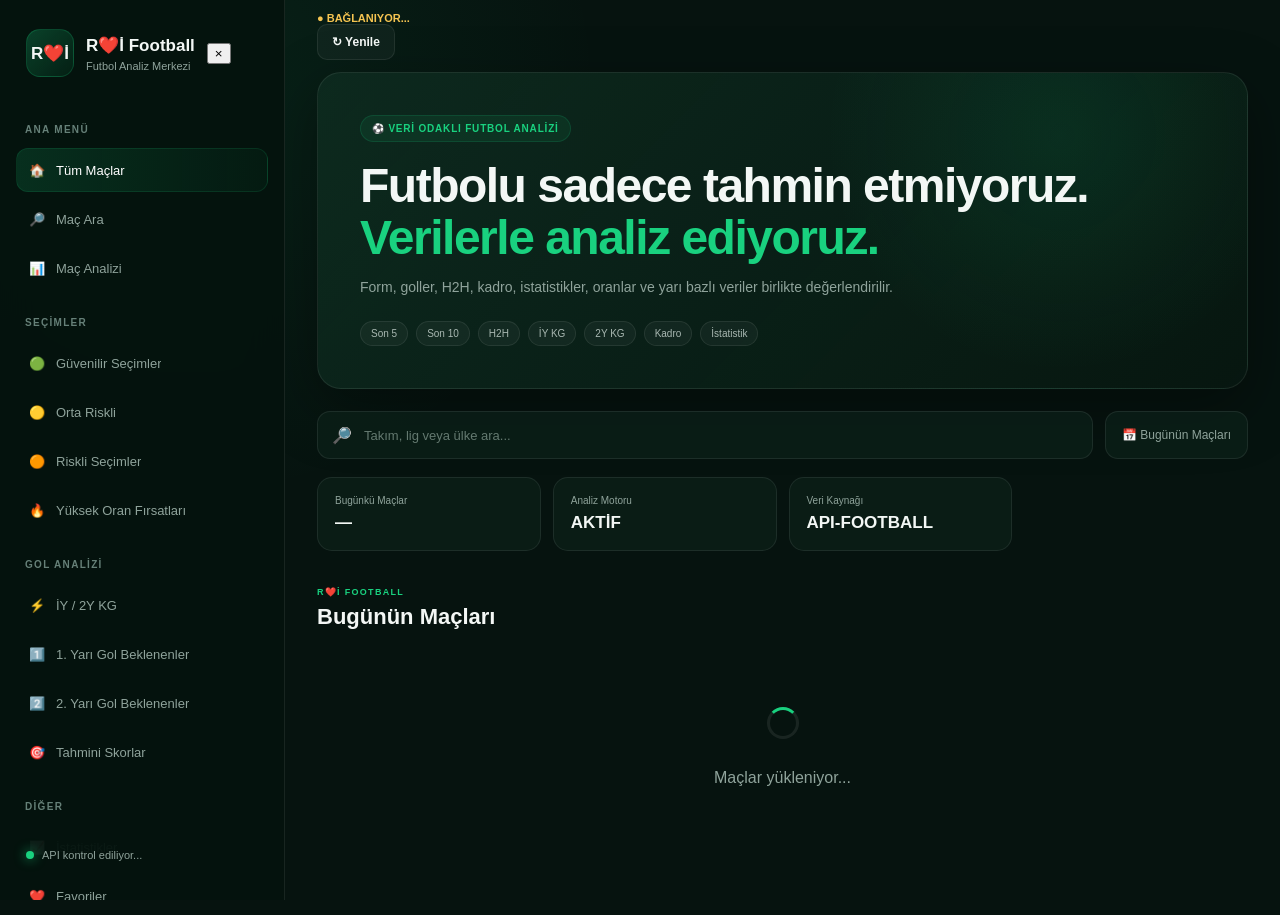
==== commit 687471c2: "Create index.html" ====
--- a/index.html
+++ b/index.html
@@ -4,7 +4,7 @@
   <meta charset="UTF-8">
   <meta name="viewport" content="width=device-width, initial-scale=1.0">
   <meta name="theme-color" content="#06130f">
-
+  <meta name="description" content="R❤️İ Football - Futbol Analiz Merkezi">
   <title>R❤️İ Football — Futbol Analiz Merkezi</title>
 
   <link rel="stylesheet" href="style.css">
@@ -12,8 +12,8 @@
 
 <body>
 
-  <!-- MOBİL MENÜ OVERLAY -->
-  <div id="mobileOverlay" class="mobile-overlay"></div>
+  <!-- MOBİL MENÜ KARARTMASI -->
+  <div id="sidebarOverlay" class="sidebar-overlay"></div>
 
   <!-- SIDEBAR -->
   <aside id="sidebar" class="sidebar">
@@ -21,100 +21,102 @@
     <div class="brand">
       <div class="brand-logo">R❤️İ</div>
 
-      <div>
+      <div class="brand-text">
         <h1>R❤️İ Football</h1>
         <span>Futbol Analiz Merkezi</span>
       </div>
+
+      <button id="closeMenuBtn" class="close-menu-btn" aria-label="Menüyü kapat">
+        ×
+      </button>
     </div>
 
     <nav class="menu">
 
+      <div class="menu-title">ANA MENÜ</div>
+
       <button class="menu-item active" data-filter="all">
-        🏠
+        <span class="menu-icon">🏠</span>
         <span>Tüm Maçlar</span>
       </button>
 
       <button class="menu-item" data-filter="search">
-        🔎
+        <span class="menu-icon">🔎</span>
         <span>Maç Ara</span>
       </button>
 
       <button class="menu-item" data-filter="analysis">
-        📊
+        <span class="menu-icon">📊</span>
         <span>Maç Analizi</span>
       </button>
 
-      <div class="menu-title">
-        SEÇİMLER
-      </div>
+      <div class="menu-title">SEÇİMLER</div>
 
       <button class="menu-item" data-filter="reliable">
-        🟢
+        <span class="menu-icon">🟢</span>
         <span>Güvenilir Seçimler</span>
       </button>
 
       <button class="menu-item" data-filter="medium">
-        🟡
+        <span class="menu-icon">🟡</span>
         <span>Orta Riskli</span>
       </button>
 
       <button class="menu-item" data-filter="risky">
-        🟠
+        <span class="menu-icon">🟠</span>
         <span>Riskli Seçimler</span>
       </button>
 
       <button class="menu-item" data-filter="high">
-        🔥
+        <span class="menu-icon">🔥</span>
         <span>Yüksek Oran Fırsatları</span>
       </button>
 
-      <div class="menu-title">
-        GOL ANALİZİ
-      </div>
+      <div class="menu-title">GOL ANALİZİ</div>
 
       <button class="menu-item" data-filter="iy2y">
-        ⚡
+        <span class="menu-icon">⚡</span>
         <span>İY / 2Y KG</span>
       </button>
 
       <button class="menu-item" data-filter="first-half">
-        1️⃣
+        <span class="menu-icon">1️⃣</span>
         <span>1. Yarı Gol Beklenenler</span>
       </button>
 
       <button class="menu-item" data-filter="second-half">
-        2️⃣
+        <span class="menu-icon">2️⃣</span>
         <span>2. Yarı Gol Beklenenler</span>
       </button>
 
       <button class="menu-item" data-filter="score">
-        🎯
+        <span class="menu-icon">🎯</span>
         <span>Tahmini Skorlar</span>
       </button>
 
-      <div class="menu-title">
-        DİĞER
-      </div>
+      <div class="menu-title">DİĞER</div>
 
       <button class="menu-item" data-filter="stats">
-        📈
+        <span class="menu-icon">📈</span>
         <span>İstatistikler</span>
       </button>
 
       <button class="menu-item" data-filter="favorites">
-        ❤️
+        <span class="menu-icon">❤️</span>
         <span>Favoriler</span>
       </button>
 
-      <!-- LİGLER BURAYA OTOMATİK EKLENECEK -->
-      <div class="menu-title league-menu-title">
-        LİGLER & TURNUVALAR
-      </div>
-
-      <div id="leagueMenu" class="league-menu">
-
-        <div class="league-loading">
-          ⚽ Ligler yükleniyor...
+      <!-- DİNAMİK LİGLER -->
+      <div class="league-menu-section">
+
+        <div class="menu-title league-title">
+          LİGLER / TURNUVALAR
+        </div>
+
+        <div id="leagueMenu" class="league-menu">
+          <div class="league-loading">
+            Ligler yükleniyor...
+          </div>
         </div>
 
       </div>
@@ -123,7 +125,7 @@
 
     <div class="sidebar-footer">
       <div class="api-dot"></div>
-      <span>API-Football bağlı</span>
+      <span id="sidebarApiStatus">API kontrol ediliyor...</span>
     </div>
 
   </aside>
@@ -132,36 +134,32 @@
   <!-- ANA ALAN -->
   <main class="main">
 
+    <!-- TOPBAR -->
     <header class="topbar">
 
       <button
-        id="hamburger"
+        id="hamburgerBtn"
         class="hamburger-btn"
-        type="button"
         aria-label="Menüyü aç"
       >
-        <span></span>
-        <span></span>
-        <span></span>
+        ☰
       </button>
 
       <div class="mobile-brand">
-        R❤️İ Football
-      </div>
-
-      <div
-        id="apiStatus"
-        class="api-status"
-      >
-        ● API BAĞLANIYOR...
-      </div>
-
-      <button
-        class="refresh-btn"
-        id="refreshBtn"
-      >
-        ↻ Yenile
-      </button>
+        <strong>R❤️İ</strong> Football
+      </div>
+
+      <div class="topbar-right">
+
+        <div id="apiStatus" class="api-status">
+          ● BAĞLANIYOR...
+        </div>
+
+        <button id="refreshBtn" class="refresh-btn">
+          ↻ Yenile
+        </button>
+
+      </div>
 
     </header>
 
@@ -183,7 +181,7 @@
 
         <p>
           Form, goller, H2H, kadro, istatistikler,
-          oranlar ve yarı bazlı veriler birlikte analiz edilir.
+          oranlar ve yarı bazlı veriler birlikte değerlendirilir.
         </p>
 
         <div class="hero-chips">
@@ -215,24 +213,20 @@
           autocomplete="off"
         >
 
-        <button
-          id="clearSearch"
-          class="clear-search"
-          type="button"
-        >
+        <button id="clearSearch" class="clear-search">
           ×
         </button>
 
       </div>
 
-      <div class="date-box">
+      <div id="dateBox" class="date-box">
         📅 Bugünün Maçları
       </div>
 
     </section>
 
 
-    <!-- QUICK STATS -->
+    <!-- HIZLI İSTATİSTİKLER -->
     <section class="quick-stats">
 
       <div class="stat-box">
@@ -241,24 +235,19 @@
       </div>
 
       <div class="stat-box">
-        <span>Lig / Turnuva</span>
-        <strong id="leagueCount">—</strong>
-      </div>
-
-      <div class="stat-box">
         <span>Analiz Motoru</span>
         <strong>AKTİF</strong>
       </div>
 
       <div class="stat-box">
         <span>Veri Kaynağı</span>
-        <strong>API-Football</strong>
-      </div>
-
-    </section>
-
-
-    <!-- SECTION HEAD -->
+        <strong>API-FOOTBALL</strong>
+      </div>
+
+    </section>
+
+
+    <!-- BAŞLIK -->
     <section class="section-head">
 
       <div>
@@ -279,16 +268,13 @@
 
 
     <!-- MAÇLAR -->
-    <section
-      id="matches"
-      class="matches"
-    >
+    <section id="matches" class="matches">
 
       <div class="loading">
 
         <div class="spinner"></div>
 
-        <p>
+        <p id="loadingText">
           Maçlar yükleniyor...
         </p>
 
@@ -300,14 +286,27 @@
 
 
   <!-- ANALİZ DRAWER -->
+  <div id="analysisDrawer" class="analysis-drawer">
+
+    <div class="drawer-inner">
+
+      <button
+        id="drawerClose"
+        class="drawer-close"
+        aria-label="Kapat"
+      >
+        ×
+      </button>
+
+      <div id="analysisContent"></div>
+
+    </div>
+
+  </div>
+
   <div
-    id="analysisDrawer"
-    class="analysis-drawer"
-  ></div>
-
-  <div
+    id="drawerOverlay"
     class="drawer-overlay"
-    id="drawerOverlay"
   ></div>
 
 
--- a/style.css
+++ b/style.css
@@ -1,866 +1,2020 @@
+/* =========================================================
+   R❤️İ FOOTBALL — STYLE.CSS
+   ========================================================= */
+
+:root {
+  --bg: #06130f;
+  --bg2: #091b15;
+
+  --panel: rgba(12, 31, 24, 0.82);
+  --panel2: rgba(16, 42, 32, 0.92);
+
+  --border: rgba(255, 255, 255, 0.08);
+
+  --text: #f3f7f5;
+  --muted: #8fa39b;
+
+  --green: #19d17f;
+  --green2: #0fa968;
+
+  --yellow: #f5c451;
+  --orange: #ff9638;
+  --red: #ff5d63;
+
+  --shadow:
+    0 20px 60px rgba(0, 0, 0, 0.35);
+
+  --radius: 18px;
+}
+
 * {
   box-sizing: border-box;
+}
+
+html,
+body {
   margin: 0;
   padding: 0;
-}
-
-:root {
-  --bg: #04100c;
-  --bg2: #071a13;
-  --panel: rgba(11,39,29,.72);
-  --panel2: rgba(15,51,38,.78);
-  --border: rgba(91,173,129,.18);
-  --text: #f1fff7;
-  --muted: #8ca99b;
-  --green: #38d889;
-  --green2: #1e9f62;
-  --yellow: #f5c84b;
-  --orange: #ff9d3c;
-  --red: #ff5c6c;
-  --shadow: 0 20px 60px rgba(0,0,0,.38);
-}
-
-html {
-  scroll-behavior: smooth;
+  min-height: 100%;
 }
 
 body {
+  font-family:
+    Inter,
+    -apple-system,
+    BlinkMacSystemFont,
+    "Segoe UI",
+    sans-serif;
+
+  background:
+    radial-gradient(
+      circle at 15% 10%,
+      rgba(25, 209, 127, 0.08),
+      transparent 30%
+    ),
+    var(--bg);
+
+  color: var(--text);
+}
+
+
+/* =========================================================
+   SIDEBAR
+   ========================================================= */
+
+.sidebar {
+  position: fixed;
+
+  left: 0;
+  top: 0;
+  bottom: 0;
+
+  width: 285px;
+
+  padding: 24px 16px;
+
+  background:
+    rgba(5, 19, 14, 0.96);
+
+  border-right:
+    1px solid var(--border);
+
+  backdrop-filter:
+    blur(18px);
+
+  z-index: 1000;
+
+  overflow-y: auto;
+
+  scrollbar-width: thin;
+}
+
+.brand {
+  display: flex;
+  align-items: center;
+  gap: 12px;
+
+  padding: 5px 10px 25px;
+}
+
+.brand-logo {
+  width: 48px;
+  height: 48px;
+
+  display: flex;
+  align-items: center;
+  justify-content: center;
+
+  border-radius: 14px;
+
+  background:
+    linear-gradient(
+      135deg,
+      rgba(25, 209, 127, 0.25),
+      rgba(15, 169, 104, 0.08)
+    );
+
+  border:
+    1px solid rgba(25, 209, 127, 0.2);
+
+  font-weight: 900;
+  font-size: 17px;
+}
+
+.brand h1 {
+  margin: 0;
+
+  font-size: 17px;
+}
+
+.brand span {
+  display: block;
+
+  margin-top: 4px;
+
+  font-size: 11px;
+
+  color: var(--muted);
+}
+
+
+/* =========================================================
+   MENU
+   ========================================================= */
+
+.menu {
+  display: flex;
+  flex-direction: column;
+  gap: 5px;
+}
+
+.menu-title {
+  margin: 22px 9px 8px;
+
+  font-size: 10px;
+  font-weight: 800;
+
+  letter-spacing: 1.3px;
+
+  color: #668078;
+}
+
+.menu-item {
+  width: 100%;
+
+  min-height: 44px;
+
+  border: 1px solid transparent;
+
+  border-radius: 12px;
+
+  background: transparent;
+
+  color: var(--muted);
+
+  display: flex;
+  align-items: center;
+
+  gap: 11px;
+
+  padding: 10px 12px;
+
+  cursor: pointer;
+
+  text-align: left;
+
+  font-size: 13px;
+
+  transition:
+    background .2s ease,
+    color .2s ease,
+    border .2s ease,
+    transform .2s ease;
+}
+
+.menu-item:hover {
+  background: rgba(255,255,255,.04);
+  color: var(--text);
+}
+
+.menu-item.active {
+  color: #fff;
+
+  background:
+    linear-gradient(
+      90deg,
+      rgba(25, 209, 127, .15),
+      rgba(25, 209, 127, .04)
+    );
+
+  border-color:
+    rgba(25, 209, 127, .13);
+}
+
+.menu-item span {
+  overflow: hidden;
+
+  white-space: nowrap;
+
+  text-overflow: ellipsis;
+}
+
+
+/* =========================================================
+   LEAGUE MENU
+   ========================================================= */
+
+.league-menu {
+  display: flex;
+
+  flex-direction: column;
+
+  gap: 4px;
+
+  padding-bottom: 20px;
+}
+
+.league-menu-item {
+  width: 100%;
+
+  min-height: 39px;
+
+  display: flex;
+
+  align-items: center;
+
+  gap: 9px;
+
+  padding: 8px 10px;
+
+  border: 1px solid transparent;
+
+  border-radius: 10px;
+
+  background: transparent;
+
+  color: #91a59d;
+
+  cursor: pointer;
+
+  text-align: left;
+
+  font-size: 12px;
+
+  transition: .2s ease;
+}
+
+.league-menu-item:hover {
+  color: #fff;
+
+  background:
+    rgba(255,255,255,.035);
+}
+
+.league-menu-item.active {
+  color: var(--green);
+
+  background:
+    rgba(25,209,127,.09);
+
+  border-color:
+    rgba(25,209,127,.13);
+}
+
+.league-flag {
+  width: 21px;
+
+  flex-shrink: 0;
+
+  text-align: center;
+
+  font-size: 15px;
+}
+
+.league-name {
+  overflow: hidden;
+
+  white-space: nowrap;
+
+  text-overflow: ellipsis;
+}
+
+.league-count {
+  margin-left: auto;
+
+  font-size: 10px;
+
+  padding: 2px 6px;
+
+  border-radius: 20px;
+
+  background:
+    rgba(255,255,255,.05);
+
+  color: #71857d;
+}
+
+.league-loading {
+  color: #61756d;
+
+  font-size: 11px;
+
+  padding: 10px;
+}
+
+
+/* =========================================================
+   SIDEBAR FOOTER
+   ========================================================= */
+
+.sidebar-footer {
+  position: sticky;
+
+  bottom: 0;
+
+  margin-top: 20px;
+
+  padding: 15px 10px;
+
+  display: flex;
+  align-items: center;
+
+  gap: 8px;
+
+  font-size: 11px;
+
+  color: var(--muted);
+
+  background:
+    rgba(5,19,14,.96);
+}
+
+.api-dot {
+  width: 8px;
+  height: 8px;
+
+  border-radius: 50%;
+
+  background: var(--green);
+
+  box-shadow:
+    0 0 12px rgba(25,209,127,.8);
+}
+
+
+/* =========================================================
+   MAIN
+   ========================================================= */
+
+.main {
+  margin-left: 285px;
+
   min-height: 100vh;
-  background:
-    radial-gradient(circle at 15% 10%,rgba(31,131,80,.18),transparent 32%),
-    radial-gradient(circle at 85% 20%,rgba(26,101,68,.12),transparent 30%),
-    linear-gradient(145deg,var(--bg),var(--bg2));
+
+  padding: 0 32px 50px;
+}
+
+
+/* =========================================================
+   TOPBAR
+   ========================================================= */
+
+.topbar {
+  min-height: 72px;
+
+  display: flex;
+  align-items: center;
+
+  gap: 14px;
+}
+
+.mobile-brand {
+  display: none;
+
+  font-weight: 900;
+
+  white-space: nowrap;
+}
+
+.api-status {
+  margin-left: auto;
+
+  font-size: 11px;
+
+  font-weight: 700;
+
+  color: var(--yellow);
+}
+
+.api-status.online {
+  color: var(--green);
+}
+
+.api-status.error {
+  color: var(--red);
+}
+
+.refresh-btn {
+  border: 1px solid var(--border);
+
+  background:
+    rgba(255,255,255,.04);
+
   color: var(--text);
-  font-family:-apple-system,BlinkMacSystemFont,"Segoe UI",Roboto,Arial,sans-serif;
-}
-
-button,input {
-  font: inherit;
-}
-
-button {
+
+  padding: 10px 14px;
+
+  border-radius: 10px;
+
   cursor: pointer;
-}
-
-img {
-  max-width: 100%;
-}
-
-::-webkit-scrollbar {
-  width: 7px;
-}
-
-::-webkit-scrollbar-track {
-  background:#06150f;
-}
-
-::-webkit-scrollbar-thumb {
-  background:#245d43;
-  border-radius:20px;
-}
-
-
-/* SIDEBAR */
-
-.sidebar {
-  position:fixed;
-  inset:0 auto 0 0;
-  width:270px;
-  padding:24px 16px;
-  background:rgba(3,17,12,.92);
-  border-right:1px solid var(--border);
-  backdrop-filter:blur(22px);
-  z-index:100;
-  display:flex;
-  flex-direction:column;
-}
-
-.brand {
-  display:flex;
-  align-items:center;
-  gap:12px;
-  padding:4px 8px 28px;
-}
-
-.brand-logo {
-  width:48px;
-  height:48px;
-  border-radius:15px;
-  display:grid;
-  place-items:center;
-  font-weight:900;
-  font-size:17px;
-  background:linear-gradient(145deg,#1f9c60,#0b402b);
-  box-shadow:0 10px 30px rgba(30,170,100,.18);
-}
-
-.brand h1 {
-  font-size:16px;
-}
-
-.brand span {
-  display:block;
-  margin-top:4px;
-  color:var(--muted);
-  font-size:10px;
-}
-
-.menu {
-  display:flex;
-  flex-direction:column;
-  gap:5px;
-  overflow-y:auto;
-}
-
-.menu-title {
-  color:#507263;
-  font-size:9px;
-  font-weight:800;
-  letter-spacing:1.5px;
-  margin:19px 10px 6px;
-}
-
-.menu-item {
-  width:100%;
-  min-height:43px;
-  display:flex;
-  align-items:center;
-  gap:11px;
-  border:1px solid transparent;
-  border-radius:12px;
-  background:transparent;
-  color:#9db5a9;
-  padding:10px 12px;
-  text-align:left;
-  transition:.2s ease;
-}
-
-.menu-item:hover {
-  background:rgba(36,119,79,.13);
-  color:var(--text);
-}
-
-.menu-item.active {
-  background:rgba(48,183,111,.14);
-  border-color:rgba(63,208,132,.18);
-  color:#eafff2;
-}
-
-.menu-item span {
-  font-size:13px;
-}
-
-.sidebar-footer {
-  margin-top:auto;
-  padding:17px 10px 5px;
-  display:flex;
-  align-items:center;
-  gap:8px;
-  color:#668476;
-  font-size:11px;
-}
-
-.api-dot {
-  width:7px;
-  height:7px;
-  border-radius:50%;
-  background:var(--green);
-  box-shadow:0 0 10px rgba(56,216,137,.7);
-}
-
-
-/* MAIN */
-
-.main {
-  margin-left:270px;
-  min-height:100vh;
-  padding:0 32px 60px;
-}
-
-.topbar {
-  min-height:74px;
-  display:flex;
-  align-items:center;
-  justify-content:flex-end;
-  gap:12px;
-}
-
-.mobile-brand {
-  display:none;
-}
-
-.api-status {
-  padding:8px 13px;
-  border-radius:999px;
-  background:rgba(47,190,115,.09);
-  border:1px solid rgba(47,190,115,.15);
-  color:var(--green);
-  font-size:10px;
-  font-weight:800;
-}
-
-.refresh-btn {
-  border:1px solid var(--border);
-  background:rgba(16,47,35,.6);
-  color:#c6ded2;
-  padding:9px 14px;
-  border-radius:10px;
-}
-
-
-/* HERO */
+
+  font-weight: 700;
+
+  font-size: 12px;
+}
+
+.refresh-btn:hover {
+  background:
+    rgba(25,209,127,.08);
+}
+
+
+/* =========================================================
+   HAMBURGER
+   ========================================================= */
+
+.hamburger-btn {
+  display: none;
+
+  width: 43px;
+  height: 43px;
+
+  padding: 10px;
+
+  border-radius: 12px;
+
+  border: 1px solid var(--border);
+
+  background:
+    rgba(255,255,255,.04);
+
+  cursor: pointer;
+
+  flex-direction: column;
+
+  justify-content: center;
+
+  gap: 5px;
+}
+
+.hamburger-btn span {
+  display: block;
+
+  width: 100%;
+  height: 2px;
+
+  border-radius: 5px;
+
+  background: var(--text);
+
+  transition: .25s ease;
+}
+
+.hamburger-btn.active span:nth-child(1) {
+  transform:
+    translateY(7px)
+    rotate(45deg);
+}
+
+.hamburger-btn.active span:nth-child(2) {
+  opacity: 0;
+}
+
+.hamburger-btn.active span:nth-child(3) {
+  transform:
+    translateY(-7px)
+    rotate(-45deg);
+}
+
+
+/* =========================================================
+   HERO
+   ========================================================= */
 
 .hero {
-  position:relative;
-  overflow:hidden;
-  border:1px solid var(--border);
-  border-radius:25px;
-  min-height:270px;
-  display:flex;
-  align-items:center;
-  padding:42px;
-  background:linear-gradient(110deg,rgba(18,72,51,.8),rgba(7,30,21,.72));
-  box-shadow:var(--shadow);
-}
-
-.hero-content {
-  position:relative;
-  z-index:2;
-  max-width:800px;
+  border:
+    1px solid var(--border);
+
+  border-radius:
+    24px;
+
+  padding:
+    42px;
+
+  margin-bottom:
+    22px;
+
+  background:
+    radial-gradient(
+      circle at 80% 20%,
+      rgba(25,209,127,.10),
+      transparent 30%
+    ),
+    linear-gradient(
+      135deg,
+      rgba(14,43,31,.9),
+      rgba(7,24,17,.8)
+    );
+
+  box-shadow:
+    var(--shadow);
 }
 
 .hero-badge {
-  display:inline-flex;
-  padding:7px 11px;
-  border-radius:999px;
-  background:rgba(54,211,134,.1);
-  border:1px solid rgba(54,211,134,.16);
-  color:#72e8aa;
-  font-size:9px;
-  font-weight:800;
-  letter-spacing:1px;
-  margin-bottom:15px;
+  display: inline-flex;
+
+  padding: 7px 11px;
+
+  border-radius: 30px;
+
+  background:
+    rgba(25,209,127,.08);
+
+  border:
+    1px solid rgba(25,209,127,.15);
+
+  color:
+    var(--green);
+
+  font-size: 10px;
+
+  font-weight: 800;
+
+  letter-spacing: .8px;
 }
 
 .hero h2 {
-  font-size:clamp(28px,4vw,46px);
-  line-height:1.05;
-  letter-spacing:-1.8px;
+  margin:
+    18px 0 12px;
+
+  font-size:
+    clamp(27px, 4vw, 48px);
+
+  line-height: 1.08;
+
+  letter-spacing: -1.5px;
 }
 
 .hero h2 span {
-  color:#49df91;
+  color:
+    var(--green);
 }
 
 .hero p {
-  color:var(--muted);
-  max-width:650px;
-  margin-top:15px;
-  font-size:14px;
-  line-height:1.7;
+  max-width: 720px;
+
+  margin: 0;
+
+  color:
+    var(--muted);
+
+  line-height: 1.6;
+
+  font-size: 14px;
 }
 
 .hero-chips {
-  display:flex;
-  flex-wrap:wrap;
-  gap:7px;
-  margin-top:21px;
+  display: flex;
+
+  flex-wrap: wrap;
+
+  gap: 8px;
+
+  margin-top: 23px;
 }
 
 .hero-chips span {
-  padding:7px 10px;
-  border-radius:999px;
-  background:rgba(3,19,13,.4);
-  border:1px solid rgba(112,189,148,.12);
-  color:#9bb9aa;
-  font-size:10px;
-}
-
-
-/* TOOLBAR */
+  padding:
+    6px 10px;
+
+  border-radius:
+    20px;
+
+  background:
+    rgba(255,255,255,.04);
+
+  border:
+    1px solid var(--border);
+
+  color:
+    #a9b8b2;
+
+  font-size:
+    10px;
+}
+
+
+/* =========================================================
+   TOOLBAR
+   ========================================================= */
 
 .toolbar {
-  display:flex;
-  align-items:center;
-  gap:12px;
-  margin:25px 0 15px;
+  display: flex;
+
+  gap: 12px;
+
+  margin-bottom: 18px;
 }
 
 .search-box {
-  flex:1;
-  min-height:48px;
-  display:flex;
-  align-items:center;
-  gap:10px;
-  padding:0 15px;
-  border:1px solid var(--border);
-  border-radius:13px;
-  background:rgba(8,31,22,.72);
+  flex: 1;
+
+  display: flex;
+
+  align-items: center;
+
+  gap: 10px;
+
+  min-height: 48px;
+
+  padding: 0 14px;
+
+  border:
+    1px solid var(--border);
+
+  border-radius:
+    13px;
+
+  background:
+    var(--panel);
 }
 
 .search-box input {
-  width:100%;
-  outline:none;
-  border:0;
-  background:transparent;
-  color:white;
+  width: 100%;
+
+  border: 0;
+  outline: 0;
+
+  background: transparent;
+
+  color: var(--text);
+
+  font-size: 13px;
+}
+
+.search-box input::placeholder {
+  color: #647970;
+}
+
+.clear-search {
+  display: none;
+
+  border: 0;
+
+  background: transparent;
+
+  color: #82968e;
+
+  font-size: 20px;
+
+  cursor: pointer;
 }
 
 .date-box {
-  min-height:48px;
-  display:flex;
-  align-items:center;
-  padding:0 15px;
-  border-radius:13px;
-  border:1px solid var(--border);
-  background:rgba(8,31,22,.72);
-  color:#9db9ab;
-  font-size:12px;
-}
-
-
-/* STATS */
+  display: flex;
+
+  align-items: center;
+
+  padding:
+    0 16px;
+
+  border:
+    1px solid var(--border);
+
+  border-radius:
+    13px;
+
+  background:
+    var(--panel);
+
+  color:
+    var(--muted);
+
+  font-size:
+    12px;
+}
+
+
+/* =========================================================
+   QUICK STATS
+   ========================================================= */
 
 .quick-stats {
-  display:grid;
-  grid-template-columns:repeat(3,1fr);
-  gap:12px;
-  margin-bottom:28px;
+  display: grid;
+
+  grid-template-columns:
+    repeat(4, 1fr);
+
+  gap: 12px;
+
+  margin-bottom:
+    30px;
 }
 
 .stat-box {
-  border:1px solid var(--border);
-  border-radius:14px;
-  padding:15px 17px;
-  background:rgba(9,34,25,.65);
+  padding:
+    17px;
+
+  border:
+    1px solid var(--border);
+
+  border-radius:
+    15px;
+
+  background:
+    var(--panel);
 }
 
 .stat-box span {
-  display:block;
-  color:#6d8d7d;
-  font-size:10px;
-  margin-bottom:5px;
-}
-
-
-/* SECTION */
+  display: block;
+
+  font-size: 10px;
+
+  color:
+    var(--muted);
+
+  margin-bottom:
+    7px;
+}
+
+.stat-box strong {
+  font-size:
+    17px;
+}
+
+
+/* =========================================================
+   SECTION
+   ========================================================= */
 
 .section-head {
-  display:flex;
-  align-items:end;
-  justify-content:space-between;
-  margin-bottom:15px;
+  display: flex;
+
+  align-items: flex-end;
+
+  justify-content: space-between;
+
+  margin-bottom:
+    15px;
 }
 
 .section-label {
-  color:#4bcf89;
-  font-size:9px;
-  letter-spacing:1.6px;
-  font-weight:800;
+  font-size:
+    9px;
+
+  letter-spacing:
+    1.3px;
+
+  color:
+    var(--green);
+
+  font-weight:
+    800;
 }
 
 .section-head h2 {
-  margin-top:5px;
-  font-size:22px;
-}
-
-
-/* MATCHES */
+  margin:
+    5px 0 0;
+
+  font-size:
+    22px;
+}
+
+#resultInfo {
+  color:
+    var(--muted);
+
+  font-size:
+    11px;
+}
+
+
+/* =========================================================
+   MATCH GRID
+   ========================================================= */
 
 .matches {
-  display:grid;
-  grid-template-columns:repeat(3,minmax(0,1fr));
-  gap:14px;
+  display: grid;
+
+  grid-template-columns:
+    repeat(auto-fill, minmax(285px, 1fr));
+
+  gap: 14px;
 }
 
 .match-card {
-  position:relative;
-  overflow:hidden;
-  border:1px solid var(--border);
-  border-radius:18px;
-  padding:16px;
-  background:linear-gradient(145deg,rgba(13,48,35,.82),rgba(7,27,19,.78));
-  transition:.22s ease;
+  border:
+    1px solid var(--border);
+
+  border-radius:
+    17px;
+
+  background:
+    linear-gradient(
+      145deg,
+      rgba(13,37,28,.9),
+      rgba(8,24,18,.92)
+    );
+
+  padding:
+    16px;
+
+  cursor:
+    pointer;
+
+  transition:
+    transform .2s ease,
+    border .2s ease,
+    box-shadow .2s ease;
 }
 
 .match-card:hover {
-  transform:translateY(-3px);
-  border-color:rgba(69,208,136,.3);
+  transform:
+    translateY(-3px);
+
+  border-color:
+    rgba(25,209,127,.25);
+
+  box-shadow:
+    0 18px 45px rgba(0,0,0,.28);
 }
 
 .match-card-top {
-  display:flex;
-  justify-content:space-between;
-  align-items:center;
+  display: flex;
+
+  align-items: center;
+
+  justify-content: space-between;
 }
 
 .league-info {
-  display:flex;
-  align-items:center;
-  gap:7px;
-  color:#759485;
-  font-size:10px;
+  display: flex;
+
+  align-items: center;
+
+  gap: 7px;
+
+  min-width: 0;
+
+  color:
+    var(--muted);
+
+  font-size:
+    9px;
 }
 
 .league-info img {
-  width:20px;
-  height:20px;
-  object-fit:contain;
+  width: 18px;
+  height: 18px;
+
+  object-fit: contain;
 }
 
 .favorite-btn {
-  width:31px;
-  height:31px;
-  border:1px solid var(--border);
-  border-radius:9px;
-  background:rgba(0,0,0,.14);
-  color:#769889;
-  font-size:17px;
+  border: 0;
+
+  background: transparent;
+
+  color: #687b73;
+
+  font-size: 22px;
+
+  cursor: pointer;
+}
+
+.favorite-btn.active {
+  color:
+    var(--green);
 }
 
 .match-time {
-  text-align:center;
-  margin:12px 0 13px;
-  color:#b1c9bc;
-  font-size:12px;
-  font-weight:700;
+  text-align: center;
+
+  margin:
+    15px 0 12px;
+
+  font-size:
+    10px;
+
+  color:
+    var(--muted);
 }
 
 .teams {
-  display:grid;
-  grid-template-columns:1fr auto 1fr;
-  align-items:center;
-  gap:9px;
+  display: grid;
+
+  grid-template-columns:
+    1fr 55px 1fr;
+
+  align-items: center;
+
+  gap: 8px;
 }
 
 .team {
-  display:flex;
-  flex-direction:column;
-  align-items:center;
-  gap:9px;
-  text-align:center;
-  min-width:0;
+  display: flex;
+
+  flex-direction: column;
+
+  align-items: center;
+
+  text-align: center;
+
+  gap: 7px;
 }
 
 .team img,
 .team-placeholder {
-  width:48px;
-  height:48px;
-  object-fit:contain;
+  width: 43px;
+  height: 43px;
+
+  object-fit: contain;
+
+  display: flex;
+
+  align-items: center;
+
+  justify-content: center;
 }
 
 .team-placeholder {
-  display:grid;
-  place-items:center;
-  border-radius:50%;
-  background:rgba(58,139,100,.2);
+  border-radius:
+    50%;
+
+  background:
+    rgba(255,255,255,.04);
 }
 
 .team strong {
-  width:100%;
-  color:#e4f1ea;
-  font-size:11px;
-  line-height:1.35;
-}
-
-.vs {
-  color:#49695a;
-  font-size:10px;
-  font-weight:900;
-}
-
-.match-card-footer {
-  display:flex;
-  justify-content:space-between;
-  margin-top:15px;
-  padding-top:12px;
-  border-top:1px solid rgba(100,160,130,.1);
-  color:#6f9481;
-  font-size:10px;
-}
-
-
-/* LOADING */
-
-.loading,
-.analysis-loading {
-  grid-column:1/-1;
-  min-height:220px;
-  display:flex;
-  flex-direction:column;
-  justify-content:center;
-  align-items:center;
-  color:#719181;
-  text-align:center;
+  font-size:
+    11px;
+
+  line-height:
+    1.25;
+}
+
+.match-score {
+  text-align:
+    center;
+
+  font-weight:
+    900;
+
+  font-size:
+    14px;
+}
+
+.card-markets {
+  display: grid;
+
+  grid-template-columns:
+    repeat(5, 1fr);
+
+  gap: 5px;
+
+  margin-top:
+    15px;
+}
+
+.card-markets > div {
+  text-align:
+    center;
+
+  padding:
+    7px 2px;
+
+  border-radius:
+    8px;
+
+  background:
+    rgba(255,255,255,.025);
+}
+
+.card-markets span {
+  display: block;
+
+  color:
+    var(--muted);
+
+  font-size:
+    8px;
+}
+
+.card-markets strong {
+  font-size:
+    9px;
+
+  margin-top:
+    3px;
+
+  display:
+    block;
+}
+
+.card-recommendation {
+  margin-top:
+    13px;
+
+  padding:
+    11px;
+
+  border-radius:
+    11px;
+
+  background:
+    rgba(25,209,127,.08);
+
+  border:
+    1px solid rgba(25,209,127,.12);
+}
+
+.card-recommendation span {
+  display: block;
+
+  color:
+    var(--green);
+
+  font-size:
+    8px;
+
+  font-weight:
+    900;
+
+  margin-bottom:
+    5px;
+}
+
+.card-recommendation strong {
+  font-size:
+    12px;
+}
+
+.card-recommendation.pending {
+  background:
+    rgba(255,255,255,.025);
+
+  border-color:
+    var(--border);
+}
+
+.card-recommendation.pending span {
+  color:
+    var(--muted);
+}
+
+.card-confidence {
+  display: flex;
+
+  justify-content: space-between;
+
+  margin-top:
+    8px;
+
+  color:
+    var(--muted);
+
+  font-size:
+    9px;
+}
+
+.card-confidence strong {
+  color:
+    var(--green);
+}
+
+.card-footer {
+  display: flex;
+
+  justify-content: space-between;
+
+  margin-top:
+    13px;
+
+  padding-top:
+    11px;
+
+  border-top:
+    1px solid var(--border);
+
+  color:
+    #6d8179;
+
+  font-size:
+    9px;
+}
+
+
+/* =========================================================
+   LOADING
+   ========================================================= */
+
+.loading {
+  grid-column:
+    1 / -1;
+
+  min-height:
+    220px;
+
+  display: flex;
+
+  flex-direction: column;
+
+  align-items: center;
+
+  justify-content: center;
+
+  color:
+    var(--muted);
+
+  text-align:
+    center;
 }
 
 .spinner {
-  width:34px;
-  height:34px;
-  border-radius:50%;
-  border:3px solid rgba(76,208,137,.12);
-  border-top-color:var(--green);
-  animation:spin .8s linear infinite;
+  width: 32px;
+  height: 32px;
+
+  border:
+    3px solid rgba(255,255,255,.08);
+
+  border-top-color:
+    var(--green);
+
+  border-radius:
+    50%;
+
+  animation:
+    spin .8s linear infinite;
+
+  margin-bottom:
+    14px;
 }
 
 @keyframes spin {
-  to { transform:rotate(360deg); }
-}
-
-.empty-state {
-  grid-column:1/-1;
-  padding:55px 20px;
-  text-align:center;
-  border:1px dashed rgba(92,159,126,.2);
-  border-radius:18px;
-  color:#759486;
-}
-
-
-/* DRAWER */
+  to {
+    transform:
+      rotate(360deg);
+  }
+}
+
+
+/* =========================================================
+   DRAWER
+   ========================================================= */
+
+.analysis-drawer {
+  position: fixed;
+
+  top: 0;
+  right: 0;
+  bottom: 0;
+
+  width:
+    min(720px, 100%);
+
+  z-index:
+    2000;
+
+  transform:
+    translateX(105%);
+
+  transition:
+    transform .3s ease;
+
+  pointer-events:
+    none;
+}
+
+.analysis-drawer.open {
+  transform:
+    translateX(0);
+
+  pointer-events:
+    auto;
+}
 
 .drawer-overlay {
-  position:fixed;
-  inset:0;
-  background:rgba(0,0,0,.6);
-  backdrop-filter:blur(4px);
-  opacity:0;
-  visibility:hidden;
-  transition:.25s;
-  z-index:199;
-}
-
-.analysis-drawer {
-  position:fixed;
-  top:0;
-  right:-680px;
-  width:min(680px,100vw);
-  height:100vh;
-  overflow-y:auto;
-  padding:28px;
-  background:linear-gradient(150deg,rgba(8,31,22,.98),rgba(4,17,12,.99));
-  border-left:1px solid var(--border);
-  box-shadow:-20px 0 70px rgba(0,0,0,.4);
-  z-index:200;
-  transition:right .3s ease;
-}
-
-.analysis-drawer.open {
-  right:0;
-}
-
-body.drawer-open .drawer-overlay {
-  opacity:1;
-  visibility:visible;
-}
-
-.close-analysis {
-  position:absolute;
-  top:20px;
-  right:20px;
-  width:40px;
-  height:40px;
-  border:1px solid var(--border);
-  border-radius:11px;
-  background:rgba(8,35,24,.9);
-  color:#abc4b6;
-  font-size:24px;
-}
-
-
-/* ANALYSIS HEADER */
+  position: fixed;
+
+  inset: 0;
+
+  background:
+    rgba(0,0,0,.65);
+
+  backdrop-filter:
+    blur(4px);
+
+  z-index:
+    1900;
+
+  opacity: 0;
+
+  pointer-events:
+    none;
+
+  transition:
+    opacity .25s ease;
+}
+
+.drawer-overlay.open {
+  opacity: 1;
+
+  pointer-events:
+    auto;
+}
+
+.analysis-panel {
+  height: 100%;
+
+  overflow-y: auto;
+
+  padding:
+    28px;
+
+  background:
+    #081a13;
+
+  border-left:
+    1px solid var(--border);
+}
+
+.drawer-close {
+  position: sticky;
+
+  top: 0;
+
+  margin-left: auto;
+
+  display: flex;
+
+  align-items: center;
+
+  justify-content: center;
+
+  width: 38px;
+  height: 38px;
+
+  border:
+    1px solid var(--border);
+
+  border-radius:
+    10px;
+
+  background:
+    rgba(255,255,255,.05);
+
+  color:
+    var(--text);
+
+  font-size:
+    24px;
+
+  cursor:
+    pointer;
+
+  z-index:
+    5;
+}
 
 .analysis-header {
-  padding-top:10px;
-  margin-bottom:20px;
+  text-align:
+    center;
+
+  padding:
+    10px 0 24px;
 }
 
 .analysis-league {
-  color:#62b98b;
-  font-size:10px;
-  font-weight:800;
+  color:
+    var(--green);
+
+  font-size:
+    11px;
+
+  font-weight:
+    800;
 }
 
 .analysis-teams {
-  display:grid;
-  grid-template-columns:1fr auto 1fr;
-  align-items:center;
-  gap:15px;
-  margin-top:18px;
+  display:
+    grid;
+
+  grid-template-columns:
+    1fr 50px 1fr;
+
+  align-items:
+    center;
+
+  gap:
+    10px;
+
+  margin-top:
+    20px;
 }
 
 .analysis-teams > div {
-  display:flex;
-  flex-direction:column;
-  align-items:center;
-  text-align:center;
-  gap:9px;
+  display:
+    flex;
+
+  flex-direction:
+    column;
+
+  align-items:
+    center;
+
+  gap:
+    8px;
 }
 
 .analysis-teams img {
-  width:58px;
-  height:58px;
-  object-fit:contain;
-}
-
-.analysis-teams h2 {
-  font-size:15px;
-}
-
-.analysis-teams > span {
-  color:#527364;
-  font-weight:900;
+  width:
+    55px;
+
+  height:
+    55px;
+
+  object-fit:
+    contain;
+}
+
+.analysis-teams strong {
+  font-size:
+    13px;
 }
 
 .analysis-date {
-  text-align:center;
-  margin-top:12px;
-  color:#6d8d7d;
-  font-size:10px;
-}
-
-
-/* MAIN RECOMMENDATION */
-
-.play-box {
-  padding:22px;
-  border-radius:20px;
-  margin-bottom:17px;
-  background:linear-gradient(145deg,rgba(26,107,70,.42),rgba(10,48,33,.5));
-  border:1px solid rgba(64,205,130,.24);
-  box-shadow:0 15px 40px rgba(0,0,0,.15);
-}
-
-.play-label {
-  color:#63dd9a;
-  font-size:9px;
-  font-weight:900;
-  letter-spacing:1.4px;
-}
-
-.play-title {
-  margin-top:9px;
-  font-size:27px;
-  font-weight:900;
-}
-
-.play-confidence {
-  margin-top:8px;
-  color:#91ad9e;
-  font-size:11px;
-}
-
-.play-reasons {
-  margin-top:16px;
-  display:flex;
-  flex-direction:column;
-  gap:7px;
-  color:#b8d0c3;
-  font-size:11px;
-  line-height:1.5;
-}
-
-
-/* MODEL */
-
-.model-grid {
-  display:grid;
-  grid-template-columns:repeat(3,1fr);
-  gap:8px;
-}
-
-.model-grid div {
-  padding:12px 8px;
-  text-align:center;
-  border-radius:12px;
-  background:rgba(3,20,13,.45);
-  border:1px solid rgba(89,156,122,.1);
-}
-
-.model-grid span {
-  display:block;
-  color:#688577;
-  font-size:9px;
-  margin-bottom:5px;
-}
-
-.model-grid strong {
-  font-size:14px;
-}
-
-
-/* FORM */
-
-.form-columns {
-  display:grid;
-  grid-template-columns:1fr 1fr;
-  gap:10px;
+  margin-top:
+    10px;
+
+  color:
+    var(--muted);
+
+  font-size:
+    10px;
+}
+
+.strongest-selection {
+  padding:
+    20px;
+
+  border-radius:
+    17px;
+
+  background:
+    linear-gradient(
+      135deg,
+      rgba(25,209,127,.13),
+      rgba(25,209,127,.035)
+    );
+
+  border:
+    1px solid rgba(25,209,127,.18);
+
+  margin-bottom:
+    18px;
+}
+
+.selection-label {
+  color:
+    var(--green);
+
+  font-size:
+    10px;
+
+  font-weight:
+    900;
+}
+
+.selection-main {
+  margin:
+    10px 0;
+
+  font-size:
+    25px;
+
+  font-weight:
+    900;
+}
+
+.selection-reason {
+  color:
+    var(--muted);
+
+  font-size:
+    12px;
+
+  line-height:
+    1.5;
+}
+
+.confidence-row {
+  display:
+    flex;
+
+  justify-content:
+    space-between;
+
+  margin-top:
+    18px;
+
+  font-size:
+    10px;
+
+  color:
+    var(--muted);
+}
+
+.confidence-row strong {
+  color:
+    var(--green);
+}
+
+.confidence-bar {
+  height:
+    7px;
+
+  margin-top:
+    8px;
+
+  border-radius:
+    10px;
+
+  overflow:
+    hidden;
+
+  background:
+    rgba(255,255,255,.06);
+}
+
+.confidence-bar span {
+  display:
+    block;
+
+  height:
+    100%;
+
+  background:
+    var(--green);
+
+  border-radius:
+    inherit;
+}
+
+.risk {
+  display:
+    inline-block;
+
+  margin-top:
+    10px;
+
+  padding:
+    5px 9px;
+
+  border-radius:
+    20px;
+
+  font-size:
+    9px;
+
+  font-weight:
+    800;
+}
+
+.risk.low {
+  color:
+    var(--green);
+
+  background:
+    rgba(25,209,127,.08);
+}
+
+.risk.medium {
+  color:
+    var(--yellow);
+
+  background:
+    rgba(245,196,81,.08);
+}
+
+.risk.risky {
+  color:
+    var(--orange);
+
+  background:
+    rgba(255,150,56,.08);
+}
+
+.risk.high {
+  color:
+    var(--red);
+
+  background:
+    rgba(255,93,99,.08);
+}
+
+.analysis-section {
+  padding:
+    18px 0;
+
+  border-bottom:
+    1px solid var(--border);
+}
+
+.section-title {
+  margin-bottom:
+    13px;
+
+  font-size:
+    12px;
+
+  font-weight:
+    900;
+}
+
+.expected-goals {
+  display:
+    grid;
+
+  grid-template-columns:
+    1fr .7fr 1fr;
+
+  gap:
+    8px;
+}
+
+.expected-goals > div {
+  text-align:
+    center;
+
+  padding:
+    13px;
+
+  border-radius:
+    12px;
+
+  background:
+    rgba(255,255,255,.035);
+}
+
+.expected-goals span {
+  display:
+    block;
+
+  color:
+    var(--muted);
+
+  font-size:
+    9px;
+}
+
+.expected-goals strong {
+  display:
+    block;
+
+  margin-top:
+    6px;
+
+  font-size:
+    19px;
+}
+
+.market-grid {
+  display:
+    grid;
+
+  grid-template-columns:
+    repeat(3, 1fr);
+
+  gap:
+    8px;
+}
+
+.market-box {
+  padding:
+    13px 8px;
+
+  border-radius:
+    11px;
+
+  background:
+    rgba(255,255,255,.035);
+
+  text-align:
+    center;
+
+  border:
+    1px solid transparent;
+}
+
+.market-box span {
+  display:
+    block;
+
+  color:
+    var(--muted);
+
+  font-size:
+    9px;
+}
+
+.market-box strong {
+  display:
+    block;
+
+  margin-top:
+    5px;
+
+  font-size:
+    14px;
+}
+
+.market-high {
+  border-color:
+    rgba(25,209,127,.15);
+}
+
+.market-high strong {
+  color:
+    var(--green);
+}
+
+.market-medium strong {
+  color:
+    var(--yellow);
+}
+
+.market-risk strong {
+  color:
+    var(--orange);
+}
+
+.market-low strong {
+  color:
+    #80928b;
+}
+
+.score-box {
+  display:
+    flex;
+
+  flex-direction:
+    column;
+
+  align-items:
+    center;
+
+  justify-content:
+    center;
+
+  padding:
+    25px;
+
+  border-radius:
+    16px;
+
+  background:
+    rgba(255,255,255,.035);
+}
+
+.score-box strong {
+  font-size:
+    34px;
+}
+
+.score-box span {
+  margin-top:
+    6px;
+
+  color:
+    var(--muted);
+
+  font-size:
+    10px;
+}
+
+.form-comparison {
+  display:
+    grid;
+
+  grid-template-columns:
+    1fr 1fr;
+
+  gap:
+    10px;
 }
 
 .form-team {
-  padding:14px;
-  border-radius:13px;
-  background:rgba(3,20,13,.45);
-}
-
-.form-team h4 {
-  margin-bottom:10px;
-}
-
-.form-team p {
-  color:#829d8e;
-  font-size:11px;
-  margin-top:7px;
-}
-
-.form-team strong {
-  color:#d8eee1;
-}
-
-
-/* DATA STATUS */
-
-.data-status {
-  display:flex;
-  flex-wrap:wrap;
-  gap:7px;
-}
-
-.data-status span {
-  padding:7px 9px;
-  border-radius:9px;
-  font-size:9px;
-}
-
-.data-ok {
-  color:#76e2a7;
-  background:rgba(44,180,108,.1);
-  border:1px solid rgba(44,180,108,.13);
-}
-
-.data-missing {
-  color:#d17b83;
-  background:rgba(180,44,65,.08);
-  border:1px solid rgba(180,44,65,.1);
-}
-
-.coverage {
-  color:#7f9c8d;
-  font-size:10px;
-  margin-top:12px;
-}
-
-
-/* SCORE */
-
-.predicted-score {
-  display:flex;
-  justify-content:center;
-  align-items:center;
-  min-height:80px;
-  border-radius:14px;
-  background:rgba(42,150,91,.1);
-  color:#e8fff0;
-  font-size:36px;
-  font-weight:900;
-  letter-spacing:2px;
-}
-
-.analysis-section {
-  margin-bottom:17px;
-  padding:18px;
-  border:1px solid var(--border);
-  border-radius:17px;
-  background:rgba(10,36,25,.55);
-}
-
-.analysis-section h3 {
-  margin-bottom:14px;
-  font-size:14px;
-}
-
-
-/* RESPONSIVE */
-
-@media(max-width:1100px) {
+  padding:
+    15px;
+
+  border-radius:
+    13px;
+
+  background:
+    rgba(255,255,255,.035);
+}
+
+.form-team > strong {
+  font-size:
+    12px;
+}
+
+.form-numbers {
+  display:
+    flex;
+
+  gap:
+    6px;
+
+  margin:
+    10px 0;
+}
+
+.form-numbers span {
+  padding:
+    4px 6px;
+
+  border-radius:
+    7px;
+
+  background:
+    rgba(255,255,255,.04);
+
+  font-size:
+    9px;
+}
+
+.form-team small {
+  display:
+    block;
+
+  margin-top:
+    5px;
+
+  color:
+    var(--muted);
+
+  font-size:
+    9px;
+}
+
+.analysis-text {
+  color:
+    var(--muted);
+
+  font-size:
+    11px;
+
+  line-height:
+    1.6;
+}
+
+.analysis-text ul {
+  padding-left:
+    18px;
+}
+
+.data-status-grid {
+  display:
+    grid;
+
+  grid-template-columns:
+    repeat(2, 1fr);
+
+  gap:
+    6px;
+}
+
+.data-status-item {
+  display:
+    flex;
+
+  justify-content:
+    space-between;
+
+  padding:
+    8px 10px;
+
+  border-radius:
+    8px;
+
+  background:
+    rgba(255,255,255,.025);
+
+  color:
+    var(--muted);
+
+  font-size:
+    9px;
+}
+
+.data-status-item strong {
+  color:
+    var(--green);
+}
+
+.analysis-warning {
+  margin-top:
+    18px;
+
+  padding:
+    12px;
+
+  border-radius:
+    11px;
+
+  background:
+    rgba(245,196,81,.06);
+
+  border:
+    1px solid rgba(245,196,81,.1);
+
+  color:
+    #b9a675;
+
+  font-size:
+    9px;
+
+  line-height:
+    1.5;
+}
+
+
+/* =========================================================
+   MOBILE
+   ========================================================= */
+
+@media (max-width: 900px) {
+
+  .sidebar {
+    width:
+      min(310px, 88vw);
+
+    transform:
+      translateX(-105%);
+
+    transition:
+      transform .3s ease;
+  }
+
+  .sidebar.mobile-open {
+    transform:
+      translateX(0);
+  }
+
+  .main {
+    margin-left:
+      0;
+
+    padding:
+      0 14px 35px;
+  }
+
+  .hamburger-btn {
+    display:
+      flex;
+  }
+
+  .mobile-brand {
+    display:
+      block;
+
+    font-size:
+      14px;
+  }
+
+  .api-status {
+    display:
+      none;
+  }
+
+  .mobile-overlay {
+    position:
+      fixed;
+
+    inset:
+      0;
+
+    z-index:
+      999;
+
+    background:
+      rgba(0,0,0,.6);
+
+    backdrop-filter:
+      blur(4px);
+
+    opacity:
+      0;
+
+    pointer-events:
+      none;
+
+    transition:
+      opacity .25s ease;
+  }
+
+  .mobile-overlay.active {
+    opacity:
+      1;
+
+    pointer-events:
+      auto;
+  }
+
+  .hero {
+    padding:
+      25px 20px;
+
+    border-radius:
+      18px;
+  }
+
+  .hero h2 {
+    font-size:
+      29px;
+  }
+
+  .toolbar {
+    flex-direction:
+      column;
+  }
+
+  .date-box {
+    min-height:
+      44px;
+
+    justify-content:
+      center;
+  }
+
+  .quick-stats {
+    grid-template-columns:
+      repeat(2, 1fr);
+  }
+
   .matches {
-    grid-template-columns:repeat(2,minmax(0,1fr));
-  }
-}
-
-@media(max-width:900px) {
-  .sidebar {
-    width:220px;
-  }
-
-  .main {
-    margin-left:220px;
-    padding-left:20px;
-    padding-right:20px;
-  }
-}
-
-@media(max-width:700px) {
-  .sidebar {
-    display:none;
-  }
-
-  .main {
-    margin-left:0;
-    padding:0 13px 40px;
-  }
-
-  .topbar {
-    min-height:62px;
-    justify-content:space-between;
-  }
-
-  .mobile-brand {
-    display:block;
-    font-weight:900;
-    font-size:15px;
-  }
-
-  .api-status {
-    display:none;
-  }
-
-  .hero {
-    min-height:auto;
-    padding:27px 21px;
-    border-radius:19px;
-  }
-
-  .hero h2 {
-    font-size:29px;
-  }
-
-  .toolbar {
-    flex-direction:column;
-  }
-
-  .search-box,
-  .date-box {
-    width:100%;
-  }
+    grid-template-columns:
+      1fr;
+  }
+
+  .analysis-panel {
+    padding:
+      18px;
+  }
+
+  .market-grid {
+    grid-template-columns:
+      repeat(2, 1fr);
+  }
+
+}
+
+
+/* =========================================================
+   SMALL MOBILE
+   ========================================================= */
+
+@media (max-width: 480px) {
 
   .quick-stats {
-    grid-template-columns:1fr;
-  }
-
-  .matches {
-    grid-template-columns:1fr;
-  }
-
-  .analysis-drawer {
-    padding:20px 14px;
-  }
-
-  .form-columns {
-    grid-template-columns:1fr;
-  }
-
-  .model-grid {
-    grid-template-columns:repeat(2,1fr);
-  }
-}
+    grid-template-columns:
+      1fr 1fr;
+  }
+
+  .stat-box {
+    padding:
+      13px;
+  }
+
+  .stat-box strong {
+    font-size:
+      14px;
+  }
+
+  .hero-chips {
+    gap:
+      5px;
+  }
+
+  .card-markets {
+    grid-template-columns:
+      repeat(5, 1fr);
+  }
+
+  .analysis-teams {
+    grid-template-columns:
+      1fr 35px 1fr;
+  }
+
+}
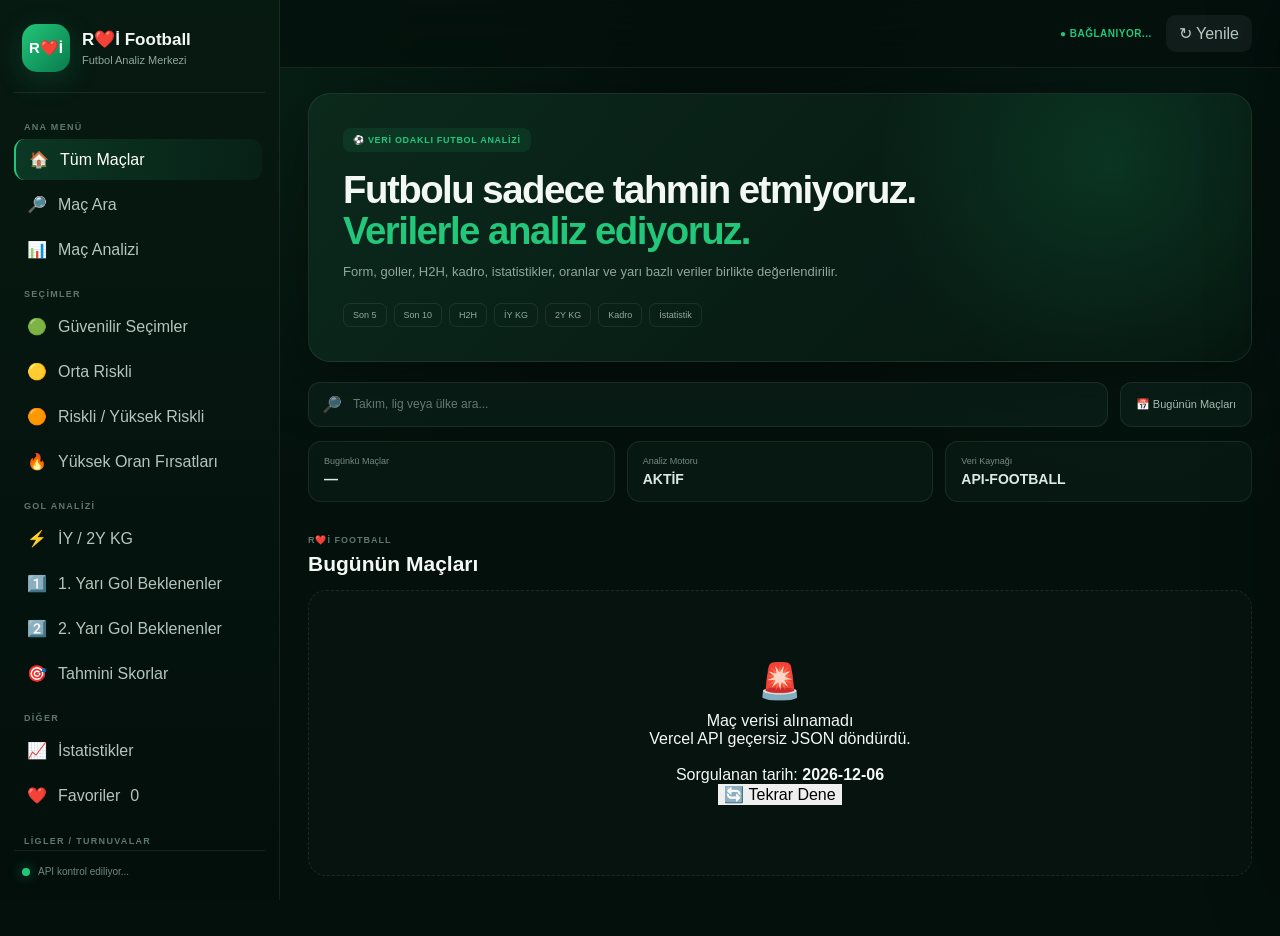
==== commit ce65f28b: "Create index.html" ====
--- a/index.html
+++ b/index.html
@@ -3,159 +3,437 @@
 <head>
   <meta charset="UTF-8">
   <meta name="viewport" content="width=device-width, initial-scale=1.0">
-  <meta name="theme-color" content="#06130f">
-  <meta name="description" content="R❤️İ Football - Futbol Analiz Merkezi">
-  <title>R❤️İ Football — Futbol Analiz Merkezi</title>
-
-  <link rel="stylesheet" href="style.css">
+
+  <meta
+    name="theme-color"
+    content="#06130f"
+  >
+
+  <meta
+    name="description"
+    content="R❤️İ Football - Futbol Analiz Merkezi"
+  >
+
+  <title>
+    R❤️İ Football — Futbol Analiz Merkezi
+  </title>
+
+  <link
+    rel="stylesheet"
+    href="style.css"
+  >
 </head>
 
+
 <body>
 
-  <!-- MOBİL MENÜ KARARTMASI -->
-  <div id="sidebarOverlay" class="sidebar-overlay"></div>
-
-  <!-- SIDEBAR -->
-  <aside id="sidebar" class="sidebar">
+  <!-- =====================================================
+       MOBİL MENÜ KARARTMASI
+       ===================================================== -->
+
+  <div
+    id="sidebarOverlay"
+    class="sidebar-overlay"
+  ></div>
+
+
+  <!-- =====================================================
+       SIDEBAR
+       ===================================================== -->
+
+  <aside
+    id="sidebar"
+    class="sidebar"
+  >
 
     <div class="brand">
-      <div class="brand-logo">R❤️İ</div>
+
+      <div class="brand-logo">
+        R❤️İ
+      </div>
 
       <div class="brand-text">
-        <h1>R❤️İ Football</h1>
-        <span>Futbol Analiz Merkezi</span>
-      </div>
-
-      <button id="closeMenuBtn" class="close-menu-btn" aria-label="Menüyü kapat">
+
+        <h1>
+          R❤️İ Football
+        </h1>
+
+        <span>
+          Futbol Analiz Merkezi
+        </span>
+
+      </div>
+
+      <button
+        id="closeMenuBtn"
+        class="close-menu-btn"
+        type="button"
+        aria-label="Menüyü kapat"
+      >
         ×
       </button>
+
     </div>
 
+
+    <!-- ===================================================
+         ANA MENÜ
+         =================================================== -->
+
     <nav class="menu">
 
-      <div class="menu-title">ANA MENÜ</div>
-
-      <button class="menu-item active" data-filter="all">
-        <span class="menu-icon">🏠</span>
-        <span>Tüm Maçlar</span>
-      </button>
-
-      <button class="menu-item" data-filter="search">
-        <span class="menu-icon">🔎</span>
-        <span>Maç Ara</span>
-      </button>
-
-      <button class="menu-item" data-filter="analysis">
-        <span class="menu-icon">📊</span>
-        <span>Maç Analizi</span>
-      </button>
-
-      <div class="menu-title">SEÇİMLER</div>
-
-      <button class="menu-item" data-filter="reliable">
-        <span class="menu-icon">🟢</span>
-        <span>Güvenilir Seçimler</span>
-      </button>
-
-      <button class="menu-item" data-filter="medium">
-        <span class="menu-icon">🟡</span>
-        <span>Orta Riskli</span>
-      </button>
-
-      <button class="menu-item" data-filter="risky">
-        <span class="menu-icon">🟠</span>
-        <span>Riskli Seçimler</span>
-      </button>
-
-      <button class="menu-item" data-filter="high">
-        <span class="menu-icon">🔥</span>
-        <span>Yüksek Oran Fırsatları</span>
-      </button>
-
-      <div class="menu-title">GOL ANALİZİ</div>
-
-      <button class="menu-item" data-filter="iy2y">
-        <span class="menu-icon">⚡</span>
-        <span>İY / 2Y KG</span>
-      </button>
-
-      <button class="menu-item" data-filter="first-half">
-        <span class="menu-icon">1️⃣</span>
-        <span>1. Yarı Gol Beklenenler</span>
-      </button>
-
-      <button class="menu-item" data-filter="second-half">
-        <span class="menu-icon">2️⃣</span>
-        <span>2. Yarı Gol Beklenenler</span>
-      </button>
-
-      <button class="menu-item" data-filter="score">
-        <span class="menu-icon">🎯</span>
-        <span>Tahmini Skorlar</span>
-      </button>
-
-      <div class="menu-title">DİĞER</div>
-
-      <button class="menu-item" data-filter="stats">
-        <span class="menu-icon">📈</span>
-        <span>İstatistikler</span>
-      </button>
-
-      <button class="menu-item" data-filter="favorites">
-        <span class="menu-icon">❤️</span>
-        <span>Favoriler</span>
-      </button>
-
-      <!-- DİNAMİK LİGLER -->
+      <div class="menu-title">
+        ANA MENÜ
+      </div>
+
+
+      <button
+        type="button"
+        class="menu-item active"
+        data-filter="all"
+      >
+
+        <span class="menu-icon">
+          🏠
+        </span>
+
+        <span>
+          Tüm Maçlar
+        </span>
+
+      </button>
+
+
+      <button
+        type="button"
+        class="menu-item"
+        data-filter="search"
+      >
+
+        <span class="menu-icon">
+          🔎
+        </span>
+
+        <span>
+          Maç Ara
+        </span>
+
+      </button>
+
+
+      <button
+        type="button"
+        class="menu-item"
+        data-filter="analysis"
+      >
+
+        <span class="menu-icon">
+          📊
+        </span>
+
+        <span>
+          Maç Analizi
+        </span>
+
+      </button>
+
+
+      <!-- =================================================
+           SEÇİMLER
+           ================================================= -->
+
+      <div class="menu-title">
+        SEÇİMLER
+      </div>
+
+
+      <button
+        type="button"
+        class="menu-item"
+        data-filter="reliable"
+      >
+
+        <span class="menu-icon">
+          🟢
+        </span>
+
+        <span>
+          Güvenilir Seçimler
+        </span>
+
+      </button>
+
+
+      <button
+        type="button"
+        class="menu-item"
+        data-filter="medium"
+      >
+
+        <span class="menu-icon">
+          🟡
+        </span>
+
+        <span>
+          Orta Riskli
+        </span>
+
+      </button>
+
+
+      <button
+        type="button"
+        class="menu-item"
+        data-filter="high"
+      >
+
+        <span class="menu-icon">
+          🟠
+        </span>
+
+        <span>
+          Riskli / Yüksek Riskli
+        </span>
+
+      </button>
+
+
+      <button
+        type="button"
+        class="menu-item"
+        data-filter="high-odds"
+      >
+
+        <span class="menu-icon">
+          🔥
+        </span>
+
+        <span>
+          Yüksek Oran Fırsatları
+        </span>
+
+      </button>
+
+
+      <!-- =================================================
+           GOL ANALİZİ
+           ================================================= -->
+
+      <div class="menu-title">
+        GOL ANALİZİ
+      </div>
+
+
+      <button
+        type="button"
+        class="menu-item"
+        data-filter="iy2ykg"
+      >
+
+        <span class="menu-icon">
+          ⚡
+        </span>
+
+        <span>
+          İY / 2Y KG
+        </span>
+
+      </button>
+
+
+      <button
+        type="button"
+        class="menu-item"
+        data-filter="first-half"
+      >
+
+        <span class="menu-icon">
+          1️⃣
+        </span>
+
+        <span>
+          1. Yarı Gol Beklenenler
+        </span>
+
+      </button>
+
+
+      <button
+        type="button"
+        class="menu-item"
+        data-filter="second-half"
+      >
+
+        <span class="menu-icon">
+          2️⃣
+        </span>
+
+        <span>
+          2. Yarı Gol Beklenenler
+        </span>
+
+      </button>
+
+
+      <button
+        type="button"
+        class="menu-item"
+        data-filter="score"
+      >
+
+        <span class="menu-icon">
+          🎯
+        </span>
+
+        <span>
+          Tahmini Skorlar
+        </span>
+
+      </button>
+
+
+      <!-- =================================================
+           DİĞER
+           ================================================= -->
+
+      <div class="menu-title">
+        DİĞER
+      </div>
+
+
+      <button
+        type="button"
+        class="menu-item"
+        data-filter="stats"
+      >
+
+        <span class="menu-icon">
+          📈
+        </span>
+
+        <span>
+          İstatistikler
+        </span>
+
+      </button>
+
+
+      <button
+        type="button"
+        class="menu-item"
+        data-filter="favorites"
+      >
+
+        <span class="menu-icon">
+          ❤️
+        </span>
+
+        <span>
+          Favoriler
+        </span>
+
+        <span
+          id="favoriteCount"
+          class="favorite-count"
+        >
+          0
+        </span>
+
+      </button>
+
+
+      <!-- =================================================
+           DİNAMİK LİGLER / TURNUVALAR
+           ================================================= -->
+
       <div class="league-menu-section">
 
         <div class="menu-title league-title">
           LİGLER / TURNUVALAR
         </div>
 
-        <div id="leagueMenu" class="league-menu">
+
+        <div
+          id="leagueMenu"
+          class="league-menu"
+        >
+
           <div class="league-loading">
             Ligler yükleniyor...
           </div>
+
         </div>
 
       </div>
 
     </nav>
 
+
+    <!-- ===================================================
+         SIDEBAR FOOTER
+         =================================================== -->
+
     <div class="sidebar-footer">
+
       <div class="api-dot"></div>
-      <span id="sidebarApiStatus">API kontrol ediliyor...</span>
+
+      <span id="sidebarApiStatus">
+        API kontrol ediliyor...
+      </span>
+
     </div>
 
   </aside>
 
 
-  <!-- ANA ALAN -->
+  <!-- =====================================================
+       ANA ALAN
+       ===================================================== -->
+
   <main class="main">
 
-    <!-- TOPBAR -->
+
+    <!-- ===================================================
+         TOPBAR
+         =================================================== -->
+
     <header class="topbar">
 
       <button
         id="hamburgerBtn"
         class="hamburger-btn"
+        type="button"
         aria-label="Menüyü aç"
+        aria-expanded="false"
       >
         ☰
       </button>
 
+
       <div class="mobile-brand">
-        <strong>R❤️İ</strong> Football
-      </div>
+        <strong>
+          R❤️İ
+        </strong>
+
+        Football
+      </div>
+
 
       <div class="topbar-right">
 
-        <div id="apiStatus" class="api-status">
+        <div
+          id="apiStatus"
+          class="api-status"
+        >
           ● BAĞLANIYOR...
         </div>
 
-        <button id="refreshBtn" class="refresh-btn">
+
+        <button
+          id="refreshBtn"
+          class="refresh-btn"
+          type="button"
+        >
           ↻ Yenile
         </button>
 
@@ -164,7 +442,10 @@
     </header>
 
 
-    <!-- HERO -->
+    <!-- ===================================================
+         HERO
+         =================================================== -->
+
     <section class="hero">
 
       <div class="hero-content">
@@ -173,25 +454,60 @@
           ⚽ VERİ ODAKLI FUTBOL ANALİZİ
         </div>
 
+
         <h2>
+
           Futbolu sadece tahmin etmiyoruz.
+
           <br>
-          <span>Verilerle analiz ediyoruz.</span>
+
+          <span>
+            Verilerle analiz ediyoruz.
+          </span>
+
         </h2>
 
+
         <p>
-          Form, goller, H2H, kadro, istatistikler,
-          oranlar ve yarı bazlı veriler birlikte değerlendirilir.
+
+          Form, goller, H2H, kadro,
+          istatistikler, oranlar ve
+          yarı bazlı veriler birlikte
+          değerlendirilir.
+
         </p>
 
+
         <div class="hero-chips">
-          <span>Son 5</span>
-          <span>Son 10</span>
-          <span>H2H</span>
-          <span>İY KG</span>
-          <span>2Y KG</span>
-          <span>Kadro</span>
-          <span>İstatistik</span>
+
+          <span>
+            Son 5
+          </span>
+
+          <span>
+            Son 10
+          </span>
+
+          <span>
+            H2H
+          </span>
+
+          <span>
+            İY KG
+          </span>
+
+          <span>
+            2Y KG
+          </span>
+
+          <span>
+            Kadro
+          </span>
+
+          <span>
+            İstatistik
+          </span>
+
         </div>
 
       </div>
@@ -199,12 +515,18 @@
     </section>
 
 
-    <!-- TOOLBAR -->
+    <!-- ===================================================
+         TOOLBAR
+         =================================================== -->
+
     <section class="toolbar">
 
       <div class="search-box">
 
-        <span>🔎</span>
+        <span>
+          🔎
+        </span>
+
 
         <input
           id="searchInput"
@@ -213,41 +535,80 @@
           autocomplete="off"
         >
 
-        <button id="clearSearch" class="clear-search">
+
+        <button
+          id="clearSearch"
+          class="clear-search"
+          type="button"
+          aria-label="Aramayı temizle"
+        >
           ×
         </button>
 
       </div>
 
-      <div id="dateBox" class="date-box">
+
+      <div
+        id="dateBox"
+        class="date-box"
+      >
         📅 Bugünün Maçları
       </div>
 
     </section>
 
 
-    <!-- HIZLI İSTATİSTİKLER -->
+    <!-- ===================================================
+         HIZLI İSTATİSTİKLER
+         =================================================== -->
+
     <section class="quick-stats">
 
       <div class="stat-box">
-        <span>Bugünkü Maçlar</span>
-        <strong id="matchCount">—</strong>
-      </div>
+
+        <span>
+          Bugünkü Maçlar
+        </span>
+
+        <strong id="matchCount">
+          —
+        </strong>
+
+      </div>
+
 
       <div class="stat-box">
-        <span>Analiz Motoru</span>
-        <strong>AKTİF</strong>
-      </div>
+
+        <span>
+          Analiz Motoru
+        </span>
+
+        <strong>
+          AKTİF
+        </strong>
+
+      </div>
+
 
       <div class="stat-box">
-        <span>Veri Kaynağı</span>
-        <strong>API-FOOTBALL</strong>
+
+        <span>
+          Veri Kaynağı
+        </span>
+
+        <strong>
+          API-FOOTBALL
+        </strong>
+
       </div>
 
     </section>
 
 
-    <!-- BAŞLIK -->
+    <!-- ===================================================
+         BAŞLIK
+         =================================================== -->
+
     <section class="section-head">
 
       <div>
@@ -255,6 +616,7 @@
         <span class="section-label">
           R❤️İ FOOTBALL
         </span>
+
 
         <h2 id="sectionTitle">
           Bugünün Maçları
@@ -262,13 +624,20 @@
 
       </div>
 
+
       <span id="resultInfo"></span>
 
     </section>
 
 
-    <!-- MAÇLAR -->
-    <section id="matches" class="matches">
+    <!-- ===================================================
+         MAÇLAR
+         =================================================== -->
+
+    <section
+      id="matches"
+      class="matches"
+    >
 
       <div class="loading">
 
@@ -285,24 +654,40 @@
   </main>
 
 
-  <!-- ANALİZ DRAWER -->
-  <div id="analysisDrawer" class="analysis-drawer">
+  <!-- =====================================================
+       ANALİZ DRAWER
+       ===================================================== -->
+
+  <div
+    id="analysisDrawer"
+    class="analysis-drawer"
+    aria-hidden="true"
+  >
 
     <div class="drawer-inner">
 
       <button
         id="drawerClose"
         class="drawer-close"
-        aria-label="Kapat"
+        type="button"
+        aria-label="Analizi kapat"
       >
         ×
       </button>
 
-      <div id="analysisContent"></div>
+
+      <div
+        id="analysisContent"
+      ></div>
 
     </div>
 
   </div>
+
+
+  <!-- =====================================================
+       ANALİZ KARARTMASI
+       ===================================================== -->
 
   <div
     id="drawerOverlay"
@@ -310,7 +695,523 @@
   ></div>
 
 
+  <!-- =====================================================
+       APP
+       ===================================================== -->
+
   <script src="app.js"></script>
+
+
+  <!-- =====================================================
+       UI BRIDGE
+       ===================================================== -->
+
+  <script>
+
+    document.addEventListener(
+      "DOMContentLoaded",
+      function () {
+
+        const sidebar =
+          document.getElementById(
+            "sidebar"
+          );
+
+        const sidebarOverlay =
+          document.getElementById(
+            "sidebarOverlay"
+          );
+
+        const hamburger =
+          document.getElementById(
+            "hamburgerBtn"
+          );
+
+        const closeMenu =
+          document.getElementById(
+            "closeMenuBtn"
+          );
+
+        const drawer =
+          document.getElementById(
+            "analysisDrawer"
+          );
+
+        const drawerOverlay =
+          document.getElementById(
+            "drawerOverlay"
+          );
+
+        const drawerClose =
+          document.getElementById(
+            "drawerClose"
+          );
+
+        const search =
+          document.getElementById(
+            "searchInput"
+          );
+
+        const clearSearch =
+          document.getElementById(
+            "clearSearch"
+          );
+
+        const refresh =
+          document.getElementById(
+            "refreshBtn"
+          );
+
+
+        /* ================================================
+           SIDEBAR AÇ
+           ================================================ */
+
+        function openSidebar() {
+
+          if (!sidebar) {
+            return;
+          }
+
+          sidebar.classList.add(
+            "open"
+          );
+
+          if (sidebarOverlay) {
+
+            sidebarOverlay.classList.add(
+              "open"
+            );
+
+          }
+
+          if (hamburger) {
+
+            hamburger.setAttribute(
+              "aria-expanded",
+              "true"
+            );
+
+          }
+
+          document.body.classList.add(
+            "menu-open"
+          );
+
+        }
+
+
+        /* ================================================
+           SIDEBAR KAPAT
+           ================================================ */
+
+        function closeSidebar() {
+
+          if (sidebar) {
+
+            sidebar.classList.remove(
+              "open"
+            );
+
+          }
+
+          if (sidebarOverlay) {
+
+            sidebarOverlay.classList.remove(
+              "open"
+            );
+
+          }
+
+          if (hamburger) {
+
+            hamburger.setAttribute(
+              "aria-expanded",
+              "false"
+            );
+
+          }
+
+          document.body.classList.remove(
+            "menu-open"
+          );
+
+        }
+
+
+        if (hamburger) {
+
+          hamburger.addEventListener(
+            "click",
+            function (event) {
+
+              event.preventDefault();
+              event.stopPropagation();
+
+              openSidebar();
+
+            }
+          );
+
+        }
+
+
+        if (closeMenu) {
+
+          closeMenu.addEventListener(
+            "click",
+            function (event) {
+
+              event.preventDefault();
+              event.stopPropagation();
+
+              closeSidebar();
+
+            }
+          );
+
+        }
+
+
+        if (sidebarOverlay) {
+
+          sidebarOverlay.addEventListener(
+            "click",
+            closeSidebar
+          );
+
+        }
+
+
+        /* ================================================
+           DRAWER AÇ
+           ================================================ */
+
+        function openDrawer() {
+
+          if (!drawer) {
+            return;
+          }
+
+          drawer.classList.add(
+            "open"
+          );
+
+          drawer.classList.add(
+            "active"
+          );
+
+          drawer.setAttribute(
+            "aria-hidden",
+            "false"
+          );
+
+          if (drawerOverlay) {
+
+            drawerOverlay.classList.add(
+              "open"
+            );
+
+            drawerOverlay.classList.add(
+              "active"
+            );
+
+          }
+
+          document.body.classList.add(
+            "drawer-open"
+          );
+
+        }
+
+
+        /* ================================================
+           DRAWER KAPAT
+           ================================================ */
+
+        function closeDrawer() {
+
+          if (drawer) {
+
+            drawer.classList.remove(
+              "open"
+            );
+
+            drawer.classList.remove(
+              "active"
+            );
+
+            drawer.setAttribute(
+              "aria-hidden",
+              "true"
+            );
+
+          }
+
+          if (drawerOverlay) {
+
+            drawerOverlay.classList.remove(
+              "open"
+            );
+
+            drawerOverlay.classList.remove(
+              "active"
+            );
+
+          }
+
+          document.body.classList.remove(
+            "drawer-open"
+          );
+
+        }
+
+
+        if (drawerClose) {
+
+          drawerClose.addEventListener(
+            "click",
+            function (event) {
+
+              event.preventDefault();
+
+              closeDrawer();
+
+            }
+          );
+
+        }
+
+
+        if (drawerOverlay) {
+
+          drawerOverlay.addEventListener(
+            "click",
+            closeDrawer
+          );
+
+        }
+
+
+        /* ================================================
+           MAÇ KARTINA TIKLAYINCA DRAWER
+           ================================================ */
+
+        document.addEventListener(
+          "click",
+          function (event) {
+
+            const card =
+              event.target.closest(
+                "[data-fixture-id]"
+              );
+
+            if (!card) {
+              return;
+            }
+
+
+            /*
+              Favori butonuna basıldıysa
+              drawer açma.
+            */
+
+            if (
+              event.target.closest(
+                "[data-favorite-id]"
+              )
+            ) {
+
+              return;
+
+            }
+
+
+            /*
+              app.js önce analiz verisini
+              yüklemeye başlar.
+              Drawer'ı hemen açıyoruz.
+            */
+
+            setTimeout(
+              openDrawer,
+              50
+            );
+
+          },
+          true
+        );
+
+
+        /* ================================================
+           ESC
+           ================================================ */
+
+        document.addEventListener(
+          "keydown",
+          function (event) {
+
+            if (
+              event.key ===
+              "Escape"
+            ) {
+
+              closeSidebar();
+              closeDrawer();
+
+            }
+
+          }
+        );
+
+
+        /* ================================================
+           ARAMA TEMİZLE
+           ================================================ */
+
+        if (clearSearch) {
+
+          clearSearch.addEventListener(
+            "click",
+            function () {
+
+              if (!search) {
+                return;
+              }
+
+              search.value = "";
+
+              search.dispatchEvent(
+                new Event(
+                  "input",
+                  {
+                    bubbles: true
+                  }
+                )
+              );
+
+              search.focus();
+
+            }
+          );
+
+        }
+
+
+        /* ================================================
+           YENİLE
+           ================================================ */
+
+        if (refresh) {
+
+          refresh.addEventListener(
+            "click",
+            function () {
+
+              if (
+                typeof window.loadFixtures ===
+                "function"
+              ) {
+
+                window.loadFixtures();
+
+              }
+
+            }
+          );
+
+        }
+
+
+        /* ================================================
+           MENÜ TIKLAMA
+           ================================================ */
+
+        document
+          .querySelectorAll(
+            ".menu-item"
+          )
+          .forEach(
+            function (button) {
+
+              button.addEventListener(
+                "click",
+                function () {
+
+                  document
+                    .querySelectorAll(
+                      ".menu-item"
+                    )
+                    .forEach(
+                      function (item) {
+
+                        item.classList.remove(
+                          "active"
+                        );
+
+                      }
+                    );
+
+
+                  button.classList.add(
+                    "active"
+                  );
+
+
+                  /*
+                    Arama menüsü
+                  */
+
+                  if (
+                    button.dataset.filter ===
+                    "search"
+                  ) {
+
+                    if (search) {
+
+                      search.focus();
+
+                      search.scrollIntoView({
+                        behavior:
+                          "smooth",
+                        block:
+                          "center"
+                      });
+
+                    }
+
+                  }
+
+
+                  /*
+                    Mobilde menü seçildikten
+                    sonra kapanır.
+                  */
+
+                  if (
+                    window.innerWidth <=
+                    900
+                  ) {
+
+                    closeSidebar();
+
+                  }
+
+                }
+              );
+
+            }
+          );
+
+
+        console.log(
+          "[R❤️İ] UI sistemi hazır."
+        );
+
+      }
+    );
+
+  </script>
 
 </body>
 </html>
--- a/style.css
+++ b/style.css
@@ -1,100 +1,125 @@
-/* =========================================================
-   R❤️İ FOOTBALL — STYLE.CSS
-   ========================================================= */
-
 :root {
-  --bg: #06130f;
-  --bg2: #091b15;
-
-  --panel: rgba(12, 31, 24, 0.82);
-  --panel2: rgba(16, 42, 32, 0.92);
-
+  --bg: #04100c;
+  --bg2: #071912;
+  --panel: rgba(10, 30, 22, 0.82);
+  --panel2: rgba(15, 39, 29, 0.92);
   --border: rgba(255, 255, 255, 0.08);
 
-  --text: #f3f7f5;
-  --muted: #8fa39b;
-
-  --green: #19d17f;
+  --text: #f3f8f5;
+  --muted: #91a79b;
+
+  --green: #22c77a;
   --green2: #0fa968;
 
   --yellow: #f5c451;
   --orange: #ff9638;
-  --red: #ff5d63;
-
-  --shadow:
-    0 20px 60px rgba(0, 0, 0, 0.35);
-
-  --radius: 18px;
-}
+  --red: #ff5f5f;
+
+  --shadow: 0 20px 60px rgba(0, 0, 0, 0.35);
+
+  --sidebar-width: 280px;
+}
+
+
+/* RESET */
 
 * {
   box-sizing: border-box;
 }
 
-html,
+html {
+  scroll-behavior: smooth;
+}
+
 body {
   margin: 0;
-  padding: 0;
-  min-height: 100%;
-}
-
-body {
+  min-height: 100vh;
+
+  background:
+    radial-gradient(
+      circle at 20% 10%,
+      rgba(25, 140, 83, 0.12),
+      transparent 30%
+    ),
+    radial-gradient(
+      circle at 90% 20%,
+      rgba(20, 110, 75, 0.09),
+      transparent 25%
+    ),
+    var(--bg);
+
+  color: var(--text);
+
   font-family:
-    Inter,
     -apple-system,
     BlinkMacSystemFont,
     "Segoe UI",
+    Roboto,
+    Arial,
     sans-serif;
-
-  background:
-    radial-gradient(
-      circle at 15% 10%,
-      rgba(25, 209, 127, 0.08),
-      transparent 30%
-    ),
-    var(--bg);
-
-  color: var(--text);
-}
-
-
-/* =========================================================
-   SIDEBAR
-   ========================================================= */
+}
+
+button,
+input {
+  font: inherit;
+}
+
+button {
+  border: 0;
+}
+
+img {
+  max-width: 100%;
+}
+
+
+/* SIDEBAR */
 
 .sidebar {
   position: fixed;
 
+  top: 0;
   left: 0;
-  top: 0;
   bottom: 0;
 
-  width: 285px;
-
-  padding: 24px 16px;
+  width: var(--sidebar-width);
+
+  padding: 20px 14px;
 
   background:
-    rgba(5, 19, 14, 0.96);
-
-  border-right:
-    1px solid var(--border);
-
-  backdrop-filter:
-    blur(18px);
+    linear-gradient(
+      180deg,
+      rgba(7, 26, 18, 0.98),
+      rgba(3, 15, 11, 0.98)
+    );
+
+  border-right: 1px solid var(--border);
 
   z-index: 1000;
 
-  overflow-y: auto;
-
-  scrollbar-width: thin;
-}
+  display: flex;
+  flex-direction: column;
+
+  overflow: hidden;
+
+  transition:
+    transform 0.25s ease;
+}
+
+
+/* BRAND */
 
 .brand {
   display: flex;
   align-items: center;
+
   gap: 12px;
 
-  padding: 5px 10px 25px;
+  padding: 4px 8px 20px;
+
+  border-bottom: 1px solid var(--border);
+
+  flex-shrink: 0;
 }
 
 .brand-logo {
@@ -105,26 +130,33 @@
   align-items: center;
   justify-content: center;
 
-  border-radius: 14px;
+  border-radius: 15px;
 
   background:
     linear-gradient(
       135deg,
-      rgba(25, 209, 127, 0.25),
-      rgba(15, 169, 104, 0.08)
+      var(--green),
+      #087b4c
     );
 
-  border:
-    1px solid rgba(25, 209, 127, 0.2);
-
+  color: white;
+
+  font-size: 15px;
   font-weight: 900;
-  font-size: 17px;
+
+  box-shadow:
+    0 8px 30px rgba(34, 199, 122, 0.18);
+}
+
+.brand-text {
+  min-width: 0;
 }
 
 .brand h1 {
   margin: 0;
 
   font-size: 17px;
+  line-height: 1.2;
 }
 
 .brand span {
@@ -132,221 +164,243 @@
 
   margin-top: 4px;
 
+  color: var(--muted);
+
   font-size: 11px;
-
-  color: var(--muted);
-}
-
-
-/* =========================================================
-   MENU
-   ========================================================= */
+}
+
+.close-menu-btn {
+  display: none;
+
+  margin-left: auto;
+
+  width: 34px;
+  height: 34px;
+
+  border-radius: 10px;
+
+  background: rgba(255,255,255,0.06);
+
+  color: var(--text);
+
+  cursor: pointer;
+
+  font-size: 25px;
+}
+
+
+/* MENU */
 
 .menu {
-  display: flex;
-  flex-direction: column;
-  gap: 5px;
+  flex: 1;
+
+  overflow-y: auto;
+
+  padding-top: 14px;
+  padding-right: 3px;
+}
+
+.menu::-webkit-scrollbar {
+  width: 5px;
+}
+
+.menu::-webkit-scrollbar-thumb {
+  background: rgba(255,255,255,0.09);
+  border-radius: 10px;
 }
 
 .menu-title {
-  margin: 22px 9px 8px;
-
-  font-size: 10px;
+  padding: 15px 10px 7px;
+
+  color: #60776c;
+
+  font-size: 9px;
   font-weight: 800;
 
   letter-spacing: 1.3px;
-
-  color: #668078;
 }
 
 .menu-item {
   width: 100%;
 
-  min-height: 44px;
-
-  border: 1px solid transparent;
-
-  border-radius: 12px;
+  display: flex;
+  align-items: center;
+
+  gap: 10px;
+
+  padding: 11px 12px;
+
+  margin-bottom: 4px;
+
+  border-radius: 11px;
 
   background: transparent;
 
-  color: var(--muted);
-
-  display: flex;
-  align-items: center;
-
-  gap: 11px;
-
-  padding: 10px 12px;
+  color: #b4c5bd;
+
+  text-align: left;
 
   cursor: pointer;
 
-  text-align: left;
-
-  font-size: 13px;
-
   transition:
-    background .2s ease,
-    color .2s ease,
-    border .2s ease,
-    transform .2s ease;
+    background 0.15s ease,
+    color 0.15s ease,
+    transform 0.15s ease;
 }
 
 .menu-item:hover {
-  background: rgba(255,255,255,.04);
-  color: var(--text);
+  background: rgba(255,255,255,0.045);
+
+  color: white;
+
+  transform: translateX(2px);
 }
 
 .menu-item.active {
-  color: #fff;
-
   background:
     linear-gradient(
       90deg,
-      rgba(25, 209, 127, .15),
-      rgba(25, 209, 127, .04)
+      rgba(34,199,122,0.18),
+      rgba(34,199,122,0.05)
     );
 
-  border-color:
-    rgba(25, 209, 127, .13);
-}
-
-.menu-item span {
+  color: white;
+
+  border-left: 2px solid var(--green);
+}
+
+.menu-icon {
+  width: 22px;
+
+  text-align: center;
+
+  flex-shrink: 0;
+}
+
+
+/* LEAGUE MENU */
+
+.league-menu-section {
+  margin-top: 5px;
+}
+
+.league-menu {
+  max-height: 330px;
+
+  overflow-y: auto;
+
+  padding: 0 2px;
+}
+
+.league-menu::-webkit-scrollbar {
+  width: 4px;
+}
+
+.league-menu::-webkit-scrollbar-thumb {
+  background: rgba(255,255,255,0.08);
+}
+
+.league-item {
+  width: 100%;
+
+  display: flex;
+  align-items: center;
+
+  gap: 9px;
+
+  padding: 8px 9px;
+
+  margin-bottom: 3px;
+
+  border-radius: 9px;
+
+  background: transparent;
+
+  color: #91a89d;
+
+  text-align: left;
+
+  cursor: pointer;
+
+  font-size: 11px;
+
+  transition: 0.15s;
+}
+
+.league-item:hover {
+  background: rgba(255,255,255,0.04);
+
+  color: white;
+}
+
+.league-item.active {
+  background: rgba(34,199,122,0.13);
+
+  color: var(--green);
+}
+
+.league-logo {
+  width: 23px;
+  height: 23px;
+
+  border-radius: 50%;
+
+  object-fit: contain;
+
+  background: rgba(255,255,255,0.05);
+
+  flex-shrink: 0;
+}
+
+.league-info {
+  min-width: 0;
+}
+
+.league-name {
+  display: block;
+
   overflow: hidden;
 
   white-space: nowrap;
-
   text-overflow: ellipsis;
 }
 
-
-/* =========================================================
-   LEAGUE MENU
-   ========================================================= */
-
-.league-menu {
-  display: flex;
-
-  flex-direction: column;
-
-  gap: 4px;
-
-  padding-bottom: 20px;
-}
-
-.league-menu-item {
-  width: 100%;
-
-  min-height: 39px;
-
-  display: flex;
-
-  align-items: center;
-
-  gap: 9px;
-
-  padding: 8px 10px;
-
-  border: 1px solid transparent;
-
-  border-radius: 10px;
-
-  background: transparent;
-
-  color: #91a59d;
-
-  cursor: pointer;
-
-  text-align: left;
-
-  font-size: 12px;
-
-  transition: .2s ease;
-}
-
-.league-menu-item:hover {
-  color: #fff;
-
-  background:
-    rgba(255,255,255,.035);
-}
-
-.league-menu-item.active {
-  color: var(--green);
-
-  background:
-    rgba(25,209,127,.09);
-
-  border-color:
-    rgba(25,209,127,.13);
-}
-
-.league-flag {
-  width: 21px;
+.league-country {
+  display: block;
+
+  margin-top: 2px;
+
+  color: #62776d;
+
+  font-size: 9px;
+}
+
+.league-loading {
+  padding: 12px 10px;
+
+  color: #637a70;
+
+  font-size: 10px;
+}
+
+
+/* SIDEBAR FOOTER */
+
+.sidebar-footer {
+  display: flex;
+  align-items: center;
+
+  gap: 8px;
+
+  padding: 15px 8px 3px;
+
+  border-top: 1px solid var(--border);
+
+  color: #71887d;
+
+  font-size: 10px;
 
   flex-shrink: 0;
-
-  text-align: center;
-
-  font-size: 15px;
-}
-
-.league-name {
-  overflow: hidden;
-
-  white-space: nowrap;
-
-  text-overflow: ellipsis;
-}
-
-.league-count {
-  margin-left: auto;
-
-  font-size: 10px;
-
-  padding: 2px 6px;
-
-  border-radius: 20px;
-
-  background:
-    rgba(255,255,255,.05);
-
-  color: #71857d;
-}
-
-.league-loading {
-  color: #61756d;
-
-  font-size: 11px;
-
-  padding: 10px;
-}
-
-
-/* =========================================================
-   SIDEBAR FOOTER
-   ========================================================= */
-
-.sidebar-footer {
-  position: sticky;
-
-  bottom: 0;
-
-  margin-top: 20px;
-
-  padding: 15px 10px;
-
-  display: flex;
-  align-items: center;
-
-  gap: 8px;
-
-  font-size: 11px;
-
-  color: var(--muted);
-
-  background:
-    rgba(5,19,14,.96);
 }
 
 .api-dot {
@@ -358,207 +412,163 @@
   background: var(--green);
 
   box-shadow:
-    0 0 12px rgba(25,209,127,.8);
-}
-
-
-/* =========================================================
-   MAIN
-   ========================================================= */
+    0 0 12px rgba(34,199,122,0.6);
+}
+
+
+/* MAIN */
 
 .main {
-  margin-left: 285px;
+  margin-left: var(--sidebar-width);
 
   min-height: 100vh;
 
-  padding: 0 32px 50px;
-}
-
-
-/* =========================================================
-   TOPBAR
-   ========================================================= */
+  padding-bottom: 60px;
+}
+
+
+/* TOPBAR */
 
 .topbar {
-  min-height: 72px;
-
+  position: sticky;
+
+  top: 0;
+
+  height: 68px;
+
+  display: flex;
+  align-items: center;
+
+  justify-content: space-between;
+
+  padding: 0 28px;
+
+  background: rgba(4,16,12,0.76);
+
+  backdrop-filter: blur(18px);
+
+  border-bottom: 1px solid var(--border);
+
+  z-index: 500;
+}
+
+.topbar-right {
   display: flex;
   align-items: center;
 
   gap: 14px;
+
+  margin-left: auto;
+}
+
+.api-status {
+  color: var(--green);
+
+  font-size: 10px;
+  font-weight: 800;
+
+  letter-spacing: 0.5px;
+}
+
+.refresh-btn {
+  padding: 9px 13px;
+
+  border-radius: 10px;
+
+  background: rgba(255,255,255,0.055);
+
+  color: #b9c9c2;
+
+  cursor: pointer;
+
+  transition: 0.15s;
+}
+
+.refresh-btn:hover {
+  background: rgba(255,255,255,0.09);
+
+  color: white;
+}
+
+.hamburger-btn {
+  display: none;
+
+  width: 40px;
+  height: 40px;
+
+  border-radius: 11px;
+
+  background: rgba(255,255,255,0.06);
+
+  color: white;
+
+  font-size: 22px;
+
+  cursor: pointer;
 }
 
 .mobile-brand {
   display: none;
 
-  font-weight: 900;
-
-  white-space: nowrap;
-}
-
-.api-status {
-  margin-left: auto;
-
-  font-size: 11px;
-
-  font-weight: 700;
-
-  color: var(--yellow);
-}
-
-.api-status.online {
+  font-size: 16px;
+}
+
+.mobile-brand strong {
   color: var(--green);
 }
 
-.api-status.error {
-  color: var(--red);
-}
-
-.refresh-btn {
+
+/* HERO */
+
+.hero {
+  margin: 25px 28px 0;
+
   border: 1px solid var(--border);
 
-  background:
-    rgba(255,255,255,.04);
-
-  color: var(--text);
-
-  padding: 10px 14px;
-
-  border-radius: 10px;
-
-  cursor: pointer;
-
-  font-weight: 700;
-
-  font-size: 12px;
-}
-
-.refresh-btn:hover {
-  background:
-    rgba(25,209,127,.08);
-}
-
-
-/* =========================================================
-   HAMBURGER
-   ========================================================= */
-
-.hamburger-btn {
-  display: none;
-
-  width: 43px;
-  height: 43px;
-
-  padding: 10px;
-
-  border-radius: 12px;
-
-  border: 1px solid var(--border);
-
-  background:
-    rgba(255,255,255,.04);
-
-  cursor: pointer;
-
-  flex-direction: column;
-
-  justify-content: center;
-
-  gap: 5px;
-}
-
-.hamburger-btn span {
-  display: block;
-
-  width: 100%;
-  height: 2px;
-
-  border-radius: 5px;
-
-  background: var(--text);
-
-  transition: .25s ease;
-}
-
-.hamburger-btn.active span:nth-child(1) {
-  transform:
-    translateY(7px)
-    rotate(45deg);
-}
-
-.hamburger-btn.active span:nth-child(2) {
-  opacity: 0;
-}
-
-.hamburger-btn.active span:nth-child(3) {
-  transform:
-    translateY(-7px)
-    rotate(-45deg);
-}
-
-
-/* =========================================================
-   HERO
-   ========================================================= */
-
-.hero {
-  border:
-    1px solid var(--border);
-
-  border-radius:
-    24px;
-
-  padding:
-    42px;
-
-  margin-bottom:
-    22px;
+  border-radius: 22px;
 
   background:
     radial-gradient(
-      circle at 80% 20%,
-      rgba(25,209,127,.10),
-      transparent 30%
+      circle at 85% 25%,
+      rgba(34,199,122,0.14),
+      transparent 28%
     ),
     linear-gradient(
       135deg,
-      rgba(14,43,31,.9),
-      rgba(7,24,17,.8)
+      rgba(12,42,29,0.92),
+      rgba(7,24,17,0.8)
     );
 
-  box-shadow:
-    var(--shadow);
+  overflow: hidden;
+
+  box-shadow: var(--shadow);
+}
+
+.hero-content {
+  padding: 34px;
 }
 
 .hero-badge {
   display: inline-flex;
 
-  padding: 7px 11px;
-
-  border-radius: 30px;
-
-  background:
-    rgba(25,209,127,.08);
-
-  border:
-    1px solid rgba(25,209,127,.15);
-
-  color:
-    var(--green);
-
-  font-size: 10px;
-
-  font-weight: 800;
-
-  letter-spacing: .8px;
+  padding: 7px 10px;
+
+  border-radius: 8px;
+
+  background: rgba(34,199,122,0.1);
+
+  color: var(--green);
+
+  font-size: 9px;
+  font-weight: 900;
+
+  letter-spacing: 0.7px;
 }
 
 .hero h2 {
-  margin:
-    18px 0 12px;
-
-  font-size:
-    clamp(27px, 4vw, 48px);
+  margin: 17px 0 10px;
+
+  font-size: clamp(25px, 3vw, 42px);
 
   line-height: 1.08;
 
@@ -566,87 +576,76 @@
 }
 
 .hero h2 span {
-  color:
-    var(--green);
+  color: var(--green);
 }
 
 .hero p {
-  max-width: 720px;
+  max-width: 690px;
 
   margin: 0;
 
-  color:
-    var(--muted);
+  color: var(--muted);
+
+  font-size: 13px;
 
   line-height: 1.6;
-
-  font-size: 14px;
 }
 
 .hero-chips {
   display: flex;
-
   flex-wrap: wrap;
 
-  gap: 8px;
-
-  margin-top: 23px;
+  gap: 7px;
+
+  margin-top: 20px;
 }
 
 .hero-chips span {
-  padding:
-    6px 10px;
-
-  border-radius:
-    20px;
-
-  background:
-    rgba(255,255,255,.04);
-
-  border:
-    1px solid var(--border);
-
-  color:
-    #a9b8b2;
-
-  font-size:
-    10px;
-}
-
-
-/* =========================================================
-   TOOLBAR
-   ========================================================= */
+  padding: 6px 9px;
+
+  border: 1px solid var(--border);
+
+  border-radius: 7px;
+
+  color: #91aa9d;
+
+  font-size: 9px;
+}
+
+
+/* TOOLBAR */
 
 .toolbar {
   display: flex;
 
   gap: 12px;
 
-  margin-bottom: 18px;
+  margin: 20px 28px 0;
 }
 
 .search-box {
   flex: 1;
 
   display: flex;
-
-  align-items: center;
-
-  gap: 10px;
-
-  min-height: 48px;
-
-  padding: 0 14px;
-
-  border:
-    1px solid var(--border);
-
-  border-radius:
-    13px;
-
-  background:
-    var(--panel);
+  align-items: center;
+
+  gap: 9px;
+
+  min-width: 0;
+
+  padding: 0 13px;
+
+  height: 45px;
+
+  border-radius: 12px;
+
+  border: 1px solid var(--border);
+
+  background: var(--panel);
+}
+
+.search-box > span {
+  opacity: 0.65;
 }
 
 .search-box input {
@@ -657,520 +656,483 @@
 
   background: transparent;
 
-  color: var(--text);
-
-  font-size: 13px;
+  color: white;
+
+  font-size: 12px;
 }
 
 .search-box input::placeholder {
-  color: #647970;
+  color: #657a70;
 }
 
 .clear-search {
   display: none;
 
-  border: 0;
-
-  background: transparent;
-
-  color: #82968e;
-
-  font-size: 20px;
+  width: 25px;
+  height: 25px;
+
+  border-radius: 7px;
+
+  background: rgba(255,255,255,0.06);
+
+  color: #91a89d;
 
   cursor: pointer;
 }
 
+.clear-search.visible {
+  display: block;
+}
+
 .date-box {
   display: flex;
-
-  align-items: center;
-
-  padding:
-    0 16px;
-
-  border:
-    1px solid var(--border);
-
-  border-radius:
-    13px;
-
-  background:
-    var(--panel);
-
-  color:
-    var(--muted);
-
-  font-size:
-    12px;
-}
-
-
-/* =========================================================
-   QUICK STATS
-   ========================================================= */
+  align-items: center;
+
+  padding: 0 15px;
+
+  height: 45px;
+
+  border-radius: 12px;
+
+  border: 1px solid var(--border);
+
+  background: var(--panel);
+
+  color: #a7bbb2;
+
+  font-size: 11px;
+
+  white-space: nowrap;
+}
+
+
+/* QUICK STATS */
 
 .quick-stats {
   display: grid;
 
   grid-template-columns:
-    repeat(4, 1fr);
+    repeat(3, minmax(0, 1fr));
 
   gap: 12px;
 
-  margin-bottom:
-    30px;
+  margin: 14px 28px 0;
 }
 
 .stat-box {
-  padding:
-    17px;
-
-  border:
-    1px solid var(--border);
-
-  border-radius:
-    15px;
-
-  background:
-    var(--panel);
+  min-width: 0;
+
+  padding: 14px 15px;
+
+  border-radius: 13px;
+
+  border: 1px solid var(--border);
+
+  background: rgba(10,30,22,0.65);
 }
 
 .stat-box span {
   display: block;
 
+  margin-bottom: 5px;
+
+  color: #748b80;
+
+  font-size: 9px;
+}
+
+.stat-box strong {
+  display: block;
+
+  overflow: hidden;
+
+  white-space: nowrap;
+  text-overflow: ellipsis;
+
+  color: #dce9e3;
+
+  font-size: 14px;
+}
+
+
+/* SECTION HEAD */
+
+.section-head {
+  display: flex;
+  align-items: flex-end;
+
+  justify-content: space-between;
+
+  gap: 15px;
+
+  margin: 27px 28px 14px;
+}
+
+.section-label {
+  color: #5e766b;
+
+  font-size: 9px;
+  font-weight: 900;
+
+  letter-spacing: 1px;
+}
+
+.section-head h2 {
+  margin: 5px 0 0;
+
+  font-size: 21px;
+}
+
+#resultInfo {
+  color: #70877c;
+
   font-size: 10px;
-
-  color:
-    var(--muted);
-
-  margin-bottom:
-    7px;
-}
-
-.stat-box strong {
-  font-size:
-    17px;
-}
-
-
-/* =========================================================
-   SECTION
-   ========================================================= */
-
-.section-head {
-  display: flex;
-
-  align-items: flex-end;
-
-  justify-content: space-between;
-
-  margin-bottom:
-    15px;
-}
-
-.section-label {
-  font-size:
-    9px;
-
-  letter-spacing:
-    1.3px;
-
-  color:
-    var(--green);
-
-  font-weight:
-    800;
-}
-
-.section-head h2 {
-  margin:
-    5px 0 0;
-
-  font-size:
-    22px;
-}
-
-#resultInfo {
-  color:
-    var(--muted);
-
-  font-size:
-    11px;
-}
-
-
-/* =========================================================
-   MATCH GRID
-   ========================================================= */
+}
+
+
+/* MATCHES */
 
 .matches {
+  padding: 0 28px;
+}
+
+
+/* LEAGUE GROUP */
+
+.league-group {
+  margin-bottom: 27px;
+}
+
+.league-group-header {
+  display: flex;
+  align-items: center;
+
+  gap: 11px;
+
+  margin-bottom: 10px;
+
+  padding: 10px 12px;
+
+  border-radius: 12px;
+
+  border: 1px solid var(--border);
+
+  background:
+    linear-gradient(
+      90deg,
+      rgba(16,49,35,0.72),
+      rgba(8,24,17,0.48)
+    );
+}
+
+.league-group-logo {
+  width: 29px;
+  height: 29px;
+
+  object-fit: contain;
+
+  border-radius: 50%;
+
+  background: rgba(255,255,255,0.05);
+}
+
+.league-group-name {
+  font-size: 12px;
+  font-weight: 800;
+}
+
+.league-group-country {
+  margin-left: auto;
+
+  color: #71877d;
+
+  font-size: 9px;
+}
+
+.league-group-grid {
   display: grid;
 
   grid-template-columns:
-    repeat(auto-fill, minmax(285px, 1fr));
-
-  gap: 14px;
-}
+    repeat(
+      auto-fill,
+      minmax(260px, 1fr)
+    );
+
+  gap: 10px;
+}
+
+
+/* MATCH CARD */
 
 .match-card {
-  border:
-    1px solid var(--border);
-
-  border-radius:
-    17px;
+  position: relative;
+
+  min-width: 0;
+
+  padding: 14px;
+
+  border-radius: 15px;
+
+  border: 1px solid var(--border);
 
   background:
     linear-gradient(
       145deg,
-      rgba(13,37,28,.9),
-      rgba(8,24,18,.92)
+      rgba(12,34,25,0.91),
+      rgba(7,22,16,0.87)
     );
 
-  padding:
-    16px;
-
-  cursor:
-    pointer;
+  cursor: pointer;
 
   transition:
-    transform .2s ease,
-    border .2s ease,
-    box-shadow .2s ease;
+    transform 0.15s ease,
+    border-color 0.15s ease,
+    background 0.15s ease;
 }
 
 .match-card:hover {
-  transform:
-    translateY(-3px);
+  transform: translateY(-2px);
 
   border-color:
-    rgba(25,209,127,.25);
-
-  box-shadow:
-    0 18px 45px rgba(0,0,0,.28);
-}
-
-.match-card-top {
-  display: flex;
-
+    rgba(34,199,122,0.27);
+
+  background:
+    linear-gradient(
+      145deg,
+      rgba(14,43,31,0.95),
+      rgba(7,24,17,0.92)
+    );
+}
+
+.match-top {
+  display: flex;
   align-items: center;
 
   justify-content: space-between;
-}
-
-.league-info {
-  display: flex;
-
-  align-items: center;
-
-  gap: 7px;
-
-  min-width: 0;
-
-  color:
-    var(--muted);
-
-  font-size:
-    9px;
-}
-
-.league-info img {
-  width: 18px;
-  height: 18px;
-
-  object-fit: contain;
-}
-
-.favorite-btn {
-  border: 0;
-
-  background: transparent;
-
-  color: #687b73;
-
-  font-size: 22px;
-
-  cursor: pointer;
-}
-
-.favorite-btn.active {
-  color:
-    var(--green);
+
+  gap: 8px;
+
+  margin-bottom: 13px;
 }
 
 .match-time {
-  text-align: center;
-
-  margin:
-    15px 0 12px;
-
-  font-size:
-    10px;
-
-  color:
-    var(--muted);
+  color: var(--green);
+
+  font-size: 11px;
+  font-weight: 900;
+}
+
+.match-status {
+  padding: 4px 7px;
+
+  border-radius: 6px;
+
+  background: rgba(255,255,255,0.045);
+
+  color: #849a90;
+
+  font-size: 8px;
+  font-weight: 800;
 }
 
 .teams {
   display: grid;
 
   grid-template-columns:
-    1fr 55px 1fr;
-
-  align-items: center;
+    1fr 35px 1fr;
+
+  align-items: center;
+
+  gap: 7px;
+}
+
+.team {
+  min-width: 0;
+
+  display: flex;
+  flex-direction: column;
+
+  align-items: center;
+
+  gap: 7px;
+
+  text-align: center;
+}
+
+.team img {
+  width: 39px;
+  height: 39px;
+
+  object-fit: contain;
+
+  border-radius: 50%;
+
+  background: rgba(255,255,255,0.035);
+}
+
+.team-name {
+  width: 100%;
+
+  overflow: hidden;
+
+  white-space: nowrap;
+  text-overflow: ellipsis;
+
+  color: #dbe7e1;
+
+  font-size: 10px;
+  font-weight: 700;
+}
+
+.vs {
+  color: #526a5e;
+
+  font-size: 9px;
+  font-weight: 800;
+
+  text-align: center;
+}
+
+.match-bottom {
+  display: flex;
+  align-items: center;
+
+  justify-content: space-between;
 
   gap: 8px;
-}
-
-.team {
-  display: flex;
-
+
+  margin-top: 13px;
+
+  padding-top: 10px;
+
+  border-top: 1px solid rgba(255,255,255,0.055);
+}
+
+.match-analysis-label {
+  color: #70877c;
+
+  font-size: 8px;
+}
+
+.play-button {
+  padding: 7px 9px;
+
+  border-radius: 8px;
+
+  background:
+    linear-gradient(
+      135deg,
+      rgba(34,199,122,0.22),
+      rgba(15,169,104,0.12)
+    );
+
+  color: var(--green);
+
+  font-size: 8px;
+  font-weight: 900;
+
+  letter-spacing: 0.4px;
+}
+
+.favorite-btn {
+  position: absolute;
+
+  top: 10px;
+  right: 10px;
+
+  width: 27px;
+  height: 27px;
+
+  border-radius: 8px;
+
+  background: rgba(255,255,255,0.045);
+
+  color: #60776d;
+
+  cursor: pointer;
+
+  z-index: 5;
+}
+
+.favorite-btn.active {
+  color: #ff6572;
+
+  background: rgba(255,101,114,0.08);
+}
+
+
+/* LOADING */
+
+.loading {
+  min-height: 250px;
+
+  display: flex;
   flex-direction: column;
 
   align-items: center;
-
-  text-align: center;
-
-  gap: 7px;
-}
-
-.team img,
-.team-placeholder {
-  width: 43px;
-  height: 43px;
-
-  object-fit: contain;
-
-  display: flex;
-
-  align-items: center;
-
   justify-content: center;
-}
-
-.team-placeholder {
-  border-radius:
-    50%;
-
-  background:
-    rgba(255,255,255,.04);
-}
-
-.team strong {
-  font-size:
-    11px;
-
-  line-height:
-    1.25;
-}
-
-.match-score {
-  text-align:
-    center;
-
-  font-weight:
-    900;
-
-  font-size:
-    14px;
-}
-
-.card-markets {
-  display: grid;
-
-  grid-template-columns:
-    repeat(5, 1fr);
-
-  gap: 5px;
-
-  margin-top:
-    15px;
-}
-
-.card-markets > div {
-  text-align:
-    center;
-
-  padding:
-    7px 2px;
-
-  border-radius:
-    8px;
-
-  background:
-    rgba(255,255,255,.025);
-}
-
-.card-markets span {
-  display: block;
-
-  color:
-    var(--muted);
-
-  font-size:
-    8px;
-}
-
-.card-markets strong {
-  font-size:
-    9px;
-
-  margin-top:
-    3px;
-
-  display:
-    block;
-}
-
-.card-recommendation {
-  margin-top:
-    13px;
-
-  padding:
-    11px;
-
-  border-radius:
-    11px;
-
-  background:
-    rgba(25,209,127,.08);
-
-  border:
-    1px solid rgba(25,209,127,.12);
-}
-
-.card-recommendation span {
-  display: block;
-
-  color:
-    var(--green);
-
-  font-size:
-    8px;
-
-  font-weight:
-    900;
-
-  margin-bottom:
-    5px;
-}
-
-.card-recommendation strong {
-  font-size:
-    12px;
-}
-
-.card-recommendation.pending {
-  background:
-    rgba(255,255,255,.025);
-
-  border-color:
-    var(--border);
-}
-
-.card-recommendation.pending span {
-  color:
-    var(--muted);
-}
-
-.card-confidence {
-  display: flex;
-
-  justify-content: space-between;
-
-  margin-top:
-    8px;
-
-  color:
-    var(--muted);
-
-  font-size:
-    9px;
-}
-
-.card-confidence strong {
-  color:
-    var(--green);
-}
-
-.card-footer {
-  display: flex;
-
-  justify-content: space-between;
-
-  margin-top:
-    13px;
-
-  padding-top:
-    11px;
-
-  border-top:
-    1px solid var(--border);
-
-  color:
-    #6d8179;
-
-  font-size:
-    9px;
-}
-
-
-/* =========================================================
-   LOADING
-   ========================================================= */
-
-.loading {
-  grid-column:
-    1 / -1;
-
-  min-height:
-    220px;
-
-  display: flex;
-
-  flex-direction: column;
-
-  align-items: center;
-
-  justify-content: center;
-
-  color:
-    var(--muted);
-
-  text-align:
-    center;
+
+  gap: 14px;
+
+  color: #70877c;
 }
 
 .spinner {
-  width: 32px;
-  height: 32px;
-
-  border:
-    3px solid rgba(255,255,255,.08);
-
-  border-top-color:
-    var(--green);
-
-  border-radius:
-    50%;
-
-  animation:
-    spin .8s linear infinite;
-
-  margin-bottom:
-    14px;
+  width: 34px;
+  height: 34px;
+
+  border-radius: 50%;
+
+  border: 3px solid rgba(255,255,255,0.08);
+
+  border-top-color: var(--green);
+
+  animation: spin 0.8s linear infinite;
 }
 
 @keyframes spin {
   to {
-    transform:
-      rotate(360deg);
-  }
-}
-
-
-/* =========================================================
-   DRAWER
-   ========================================================= */
+    transform: rotate(360deg);
+  }
+}
+
+
+/* EMPTY */
+
+.empty-state {
+  padding: 70px 20px;
+
+  text-align: center;
+
+  border: 1px dashed rgba(255,255,255,0.09);
+
+  border-radius: 18px;
+
+  background: rgba(255,255,255,0.015);
+}
+
+.empty-icon {
+  font-size: 35px;
+
+  margin-bottom: 10px;
+}
+
+.empty-state h3 {
+  margin: 0 0 6px;
+
+  font-size: 16px;
+}
+
+.empty-state p {
+  margin: 0;
+
+  color: #6e857a;
+
+  font-size: 11px;
+}
+
+
+/* ANALYSIS DRAWER */
 
 .analysis-drawer {
   position: fixed;
@@ -1179,28 +1141,64 @@
   right: 0;
   bottom: 0;
 
-  width:
-    min(720px, 100%);
-
-  z-index:
-    2000;
-
-  transform:
-    translateX(105%);
+  width: min(620px, 100vw);
+
+  background:
+    linear-gradient(
+      180deg,
+      #081a12,
+      #04100c
+    );
+
+  border-left: 1px solid var(--border);
+
+  z-index: 2000;
+
+  transform: translateX(105%);
 
   transition:
-    transform .3s ease;
-
-  pointer-events:
-    none;
+    transform 0.25s ease;
+
+  overflow-y: auto;
+
+  box-shadow:
+    -25px 0 70px rgba(0,0,0,0.35);
 }
 
 .analysis-drawer.open {
-  transform:
-    translateX(0);
-
-  pointer-events:
-    auto;
+  transform: translateX(0);
+}
+
+.drawer-inner {
+  padding: 22px;
+}
+
+.drawer-close {
+  position: sticky;
+
+  top: 0;
+  left: 100%;
+
+  margin-left: auto;
+
+  display: flex;
+  align-items: center;
+  justify-content: center;
+
+  width: 38px;
+  height: 38px;
+
+  border-radius: 11px;
+
+  background: rgba(255,255,255,0.06);
+
+  color: white;
+
+  cursor: pointer;
+
+  font-size: 24px;
+
+  z-index: 20;
 }
 
 .drawer-overlay {
@@ -1208,813 +1206,472 @@
 
   inset: 0;
 
-  background:
-    rgba(0,0,0,.65);
-
-  backdrop-filter:
-    blur(4px);
-
-  z-index:
-    1900;
+  background: rgba(0,0,0,0.62);
+
+  backdrop-filter: blur(3px);
+
+  z-index: 1900;
 
   opacity: 0;
 
-  pointer-events:
-    none;
-
-  transition:
-    opacity .25s ease;
+  pointer-events: none;
+
+  transition: opacity 0.2s;
 }
 
 .drawer-overlay.open {
   opacity: 1;
 
-  pointer-events:
-    auto;
-}
+  pointer-events: auto;
+}
+
+
+/* ANALYSIS */
 
 .analysis-panel {
-  height: 100%;
-
-  overflow-y: auto;
-
-  padding:
-    28px;
-
-  background:
-    #081a13;
-
-  border-left:
-    1px solid var(--border);
-}
-
-.drawer-close {
-  position: sticky;
-
-  top: 0;
-
-  margin-left: auto;
-
-  display: flex;
-
-  align-items: center;
-
-  justify-content: center;
-
-  width: 38px;
-  height: 38px;
-
-  border:
-    1px solid var(--border);
-
-  border-radius:
-    10px;
-
-  background:
-    rgba(255,255,255,.05);
-
-  color:
-    var(--text);
-
-  font-size:
-    24px;
-
-  cursor:
-    pointer;
-
-  z-index:
-    5;
+  padding-bottom: 35px;
 }
 
 .analysis-header {
-  text-align:
-    center;
-
-  padding:
-    10px 0 24px;
+  padding: 20px 0;
+
+  border-bottom: 1px solid var(--border);
 }
 
 .analysis-league {
-  color:
-    var(--green);
-
-  font-size:
-    11px;
-
-  font-weight:
-    800;
+  color: #6e877b;
+
+  font-size: 9px;
+  font-weight: 800;
+
+  text-transform: uppercase;
 }
 
 .analysis-teams {
-  display:
-    grid;
+  display: grid;
 
   grid-template-columns:
     1fr 50px 1fr;
 
-  align-items:
-    center;
-
-  gap:
-    10px;
-
-  margin-top:
-    20px;
-}
-
-.analysis-teams > div {
-  display:
-    flex;
-
-  flex-direction:
-    column;
-
-  align-items:
-    center;
-
-  gap:
-    8px;
-}
-
-.analysis-teams img {
-  width:
-    55px;
-
-  height:
-    55px;
-
-  object-fit:
-    contain;
-}
-
-.analysis-teams strong {
-  font-size:
-    13px;
-}
-
-.analysis-date {
-  margin-top:
-    10px;
-
-  color:
-    var(--muted);
-
-  font-size:
-    10px;
+  align-items: center;
+
+  gap: 10px;
+
+  margin-top: 15px;
+}
+
+.analysis-team {
+  text-align: center;
+}
+
+.analysis-team img {
+  width: 55px;
+  height: 55px;
+
+  object-fit: contain;
+}
+
+.analysis-team-name {
+  margin-top: 8px;
+
+  font-size: 13px;
+  font-weight: 800;
+}
+
+.analysis-vs {
+  color: #61796e;
+
+  text-align: center;
+
+  font-size: 10px;
+  font-weight: 800;
+}
+
+.analysis-section {
+  margin-top: 16px;
+
+  padding: 15px;
+
+  border-radius: 14px;
+
+  border: 1px solid var(--border);
+
+  background: rgba(255,255,255,0.025);
+}
+
+.analysis-section h3 {
+  margin: 0 0 12px;
+
+  font-size: 12px;
 }
 
 .strongest-selection {
-  padding:
-    20px;
-
-  border-radius:
-    17px;
+  padding: 18px;
+
+  border-radius: 15px;
+
+  border: 1px solid rgba(34,199,122,0.2);
 
   background:
     linear-gradient(
       135deg,
-      rgba(25,209,127,.13),
-      rgba(25,209,127,.035)
+      rgba(34,199,122,0.13),
+      rgba(34,199,122,0.025)
     );
-
-  border:
-    1px solid rgba(25,209,127,.18);
-
-  margin-bottom:
-    18px;
-}
-
-.selection-label {
-  color:
-    var(--green);
-
-  font-size:
-    10px;
-
-  font-weight:
-    900;
-}
-
-.selection-main {
-  margin:
-    10px 0;
-
-  font-size:
-    25px;
-
-  font-weight:
-    900;
-}
-
-.selection-reason {
-  color:
-    var(--muted);
-
-  font-size:
-    12px;
-
-  line-height:
-    1.5;
-}
-
-.confidence-row {
-  display:
-    flex;
-
-  justify-content:
-    space-between;
-
-  margin-top:
-    18px;
-
-  font-size:
-    10px;
-
-  color:
-    var(--muted);
-}
-
-.confidence-row strong {
-  color:
-    var(--green);
+}
+
+.strongest-selection .label {
+  color: #779287;
+
+  font-size: 9px;
+}
+
+.strongest-selection .pick {
+  margin-top: 7px;
+
+  color: var(--green);
+
+  font-size: 22px;
+  font-weight: 900;
+}
+
+.confidence-wrap {
+  margin-top: 13px;
+}
+
+.confidence-head {
+  display: flex;
+  justify-content: space-between;
+
+  margin-bottom: 6px;
+
+  color: #81988d;
+
+  font-size: 9px;
 }
 
 .confidence-bar {
-  height:
-    7px;
-
-  margin-top:
-    8px;
-
-  border-radius:
-    10px;
-
-  overflow:
-    hidden;
+  height: 7px;
+
+  overflow: hidden;
+
+  border-radius: 20px;
+
+  background: rgba(255,255,255,0.07);
+}
+
+.confidence-fill {
+  height: 100%;
+
+  border-radius: inherit;
 
   background:
-    rgba(255,255,255,.06);
-}
-
-.confidence-bar span {
-  display:
-    block;
-
-  height:
-    100%;
+    linear-gradient(
+      90deg,
+      #118354,
+      var(--green)
+    );
+}
+
+.risk {
+  display: inline-block;
+
+  margin-top: 10px;
+
+  padding: 6px 8px;
+
+  border-radius: 7px;
+
+  background: rgba(255,255,255,0.05);
+
+  color: #a5b8af;
+
+  font-size: 9px;
+  font-weight: 800;
+}
+
+.market-grid {
+  display: grid;
+
+  grid-template-columns:
+    repeat(2, minmax(0,1fr));
+
+  gap: 8px;
+}
+
+.market-card {
+  padding: 11px;
+
+  border-radius: 10px;
+
+  background: rgba(255,255,255,0.035);
+
+  border: 1px solid rgba(255,255,255,0.045);
+}
+
+.market-card .market-name {
+  color: #6f877b;
+
+  font-size: 8px;
+}
+
+.market-card strong {
+  display: block;
+
+  margin-top: 5px;
+
+  color: #dce9e3;
+
+  font-size: 11px;
+}
+
+.market-card .percent {
+  margin-top: 3px;
+
+  color: var(--green);
+
+  font-size: 9px;
+}
+
+.score-box {
+  display: flex;
+  align-items: center;
+  justify-content: center;
+
+  min-height: 90px;
+
+  border-radius: 13px;
 
   background:
-    var(--green);
-
-  border-radius:
-    inherit;
-}
-
-.risk {
-  display:
-    inline-block;
-
-  margin-top:
-    10px;
-
-  padding:
-    5px 9px;
-
-  border-radius:
-    20px;
-
-  font-size:
-    9px;
-
-  font-weight:
-    800;
-}
-
-.risk.low {
-  color:
-    var(--green);
-
-  background:
-    rgba(25,209,127,.08);
-}
-
-.risk.medium {
-  color:
-    var(--yellow);
-
-  background:
-    rgba(245,196,81,.08);
-}
-
-.risk.risky {
-  color:
-    var(--orange);
-
-  background:
-    rgba(255,150,56,.08);
-}
-
-.risk.high {
-  color:
-    var(--red);
-
-  background:
-    rgba(255,93,99,.08);
-}
-
-.analysis-section {
-  padding:
-    18px 0;
-
-  border-bottom:
-    1px solid var(--border);
-}
-
-.section-title {
-  margin-bottom:
-    13px;
-
-  font-size:
-    12px;
-
-  font-weight:
-    900;
-}
-
-.expected-goals {
-  display:
-    grid;
+    radial-gradient(
+      circle,
+      rgba(34,199,122,0.12),
+      transparent 60%
+    );
+
+  border: 1px solid var(--border);
+
+  color: white;
+
+  font-size: 29px;
+  font-weight: 900;
+}
+
+.data-status {
+  display: grid;
 
   grid-template-columns:
-    1fr .7fr 1fr;
-
-  gap:
-    8px;
-}
-
-.expected-goals > div {
-  text-align:
-    center;
-
-  padding:
-    13px;
-
-  border-radius:
-    12px;
-
-  background:
-    rgba(255,255,255,.035);
-}
-
-.expected-goals span {
-  display:
-    block;
-
-  color:
-    var(--muted);
-
-  font-size:
-    9px;
-}
-
-.expected-goals strong {
-  display:
-    block;
-
-  margin-top:
-    6px;
-
-  font-size:
-    19px;
-}
-
-.market-grid {
-  display:
-    grid;
-
-  grid-template-columns:
-    repeat(3, 1fr);
-
-  gap:
-    8px;
-}
-
-.market-box {
-  padding:
-    13px 8px;
-
-  border-radius:
-    11px;
-
-  background:
-    rgba(255,255,255,.035);
-
-  text-align:
-    center;
-
-  border:
-    1px solid transparent;
-}
-
-.market-box span {
-  display:
-    block;
-
-  color:
-    var(--muted);
-
-  font-size:
-    9px;
-}
-
-.market-box strong {
-  display:
-    block;
-
-  margin-top:
-    5px;
-
-  font-size:
-    14px;
-}
-
-.market-high {
-  border-color:
-    rgba(25,209,127,.15);
-}
-
-.market-high strong {
-  color:
-    var(--green);
-}
-
-.market-medium strong {
-  color:
-    var(--yellow);
-}
-
-.market-risk strong {
-  color:
-    var(--orange);
-}
-
-.market-low strong {
-  color:
-    #80928b;
-}
-
-.score-box {
-  display:
-    flex;
-
-  flex-direction:
-    column;
-
-  align-items:
-    center;
-
-  justify-content:
-    center;
-
-  padding:
-    25px;
-
-  border-radius:
-    16px;
-
-  background:
-    rgba(255,255,255,.035);
-}
-
-.score-box strong {
-  font-size:
-    34px;
-}
-
-.score-box span {
-  margin-top:
-    6px;
-
-  color:
-    var(--muted);
-
-  font-size:
-    10px;
-}
-
-.form-comparison {
-  display:
-    grid;
-
-  grid-template-columns:
-    1fr 1fr;
-
-  gap:
-    10px;
-}
-
-.form-team {
-  padding:
-    15px;
-
-  border-radius:
-    13px;
-
-  background:
-    rgba(255,255,255,.035);
-}
-
-.form-team > strong {
-  font-size:
-    12px;
-}
-
-.form-numbers {
-  display:
-    flex;
-
-  gap:
-    6px;
-
-  margin:
-    10px 0;
-}
-
-.form-numbers span {
-  padding:
-    4px 6px;
-
-  border-radius:
-    7px;
-
-  background:
-    rgba(255,255,255,.04);
-
-  font-size:
-    9px;
-}
-
-.form-team small {
-  display:
-    block;
-
-  margin-top:
-    5px;
-
-  color:
-    var(--muted);
-
-  font-size:
-    9px;
-}
-
-.analysis-text {
-  color:
-    var(--muted);
-
-  font-size:
-    11px;
-
-  line-height:
-    1.6;
-}
-
-.analysis-text ul {
-  padding-left:
-    18px;
-}
-
-.data-status-grid {
-  display:
-    grid;
-
-  grid-template-columns:
-    repeat(2, 1fr);
-
-  gap:
-    6px;
+    repeat(2, minmax(0,1fr));
+
+  gap: 7px;
 }
 
 .data-status-item {
-  display:
-    flex;
-
-  justify-content:
-    space-between;
-
-  padding:
-    8px 10px;
-
-  border-radius:
-    8px;
-
-  background:
-    rgba(255,255,255,.025);
-
-  color:
-    var(--muted);
-
-  font-size:
-    9px;
-}
-
-.data-status-item strong {
-  color:
-    var(--green);
-}
-
-.analysis-warning {
-  margin-top:
-    18px;
-
-  padding:
-    12px;
-
-  border-radius:
-    11px;
-
-  background:
-    rgba(245,196,81,.06);
-
-  border:
-    1px solid rgba(245,196,81,.1);
-
-  color:
-    #b9a675;
-
-  font-size:
-    9px;
-
-  line-height:
-    1.5;
-}
-
-
-/* =========================================================
-   MOBILE
-   ========================================================= */
+  padding: 9px;
+
+  border-radius: 8px;
+
+  background: rgba(255,255,255,0.035);
+
+  color: #8ca197;
+
+  font-size: 9px;
+}
+
+.analysis-reasons {
+  margin: 0;
+
+  padding-left: 17px;
+
+  color: #91a89d;
+
+  font-size: 10px;
+
+  line-height: 1.7;
+}
+
+
+/* SIDEBAR MOBILE OVERLAY */
+
+.sidebar-overlay {
+  position: fixed;
+
+  inset: 0;
+
+  background: rgba(0,0,0,0.62);
+
+  backdrop-filter: blur(2px);
+
+  z-index: 900;
+
+  opacity: 0;
+
+  pointer-events: none;
+
+  transition: opacity 0.2s;
+}
+
+.sidebar-overlay.open {
+  opacity: 1;
+
+  pointer-events: auto;
+}
+
+
+/* RESPONSIVE */
+
+@media (max-width: 1050px) {
+
+  :root {
+    --sidebar-width: 245px;
+  }
+
+  .league-group-grid {
+    grid-template-columns:
+      repeat(
+        auto-fill,
+        minmax(230px, 1fr)
+      );
+  }
+
+}
+
 
 @media (max-width: 900px) {
 
   .sidebar {
-    width:
-      min(310px, 88vw);
-
-    transform:
-      translateX(-105%);
-
-    transition:
-      transform .3s ease;
-  }
-
-  .sidebar.mobile-open {
-    transform:
-      translateX(0);
+    transform: translateX(-105%);
+
+    box-shadow:
+      20px 0 60px rgba(0,0,0,0.45);
+  }
+
+  .sidebar.open {
+    transform: translateX(0);
+  }
+
+  .close-menu-btn {
+    display: block;
   }
 
   .main {
-    margin-left:
-      0;
-
-    padding:
-      0 14px 35px;
+    margin-left: 0;
   }
 
   .hamburger-btn {
-    display:
-      flex;
+    display: block;
   }
 
   .mobile-brand {
-    display:
-      block;
-
-    font-size:
-      14px;
+    display: block;
+
+    margin-left: 10px;
+  }
+
+  .topbar {
+    padding: 0 14px;
+  }
+
+  .topbar-right {
+    gap: 7px;
   }
 
   .api-status {
-    display:
-      none;
-  }
-
-  .mobile-overlay {
-    position:
-      fixed;
-
-    inset:
-      0;
-
-    z-index:
-      999;
-
-    background:
-      rgba(0,0,0,.6);
-
-    backdrop-filter:
-      blur(4px);
-
-    opacity:
-      0;
-
-    pointer-events:
-      none;
-
-    transition:
-      opacity .25s ease;
-  }
-
-  .mobile-overlay.active {
-    opacity:
-      1;
-
-    pointer-events:
-      auto;
-  }
+    display: none;
+  }
+
+}
+
+
+@media (max-width: 650px) {
 
   .hero {
-    padding:
-      25px 20px;
-
-    border-radius:
-      18px;
+    margin: 14px 12px 0;
+
+    border-radius: 17px;
+  }
+
+  .hero-content {
+    padding: 22px 18px;
   }
 
   .hero h2 {
-    font-size:
-      29px;
+    font-size: 27px;
   }
 
   .toolbar {
-    flex-direction:
-      column;
+    margin: 12px 12px 0;
+
+    flex-direction: column;
   }
 
   .date-box {
-    min-height:
-      44px;
-
-    justify-content:
-      center;
+    justify-content: center;
   }
 
   .quick-stats {
-    grid-template-columns:
-      repeat(2, 1fr);
+    margin: 10px 12px 0;
+
+    gap: 7px;
+  }
+
+  .stat-box {
+    padding: 11px 9px;
+  }
+
+  .stat-box span {
+    font-size: 8px;
+  }
+
+  .stat-box strong {
+    font-size: 11px;
+  }
+
+  .section-head {
+    margin: 22px 12px 11px;
+  }
+
+  .section-head h2 {
+    font-size: 18px;
   }
 
   .matches {
-    grid-template-columns:
-      1fr;
-  }
-
-  .analysis-panel {
-    padding:
-      18px;
+    padding: 0 12px;
+  }
+
+  .league-group-grid {
+    grid-template-columns: 1fr;
+  }
+
+  .league-group-country {
+    display: none;
+  }
+
+  .analysis-drawer {
+    width: 100%;
   }
 
   .market-grid {
-    grid-template-columns:
-      repeat(2, 1fr);
-  }
-
-}
-
-
-/* =========================================================
-   SMALL MOBILE
-   ========================================================= */
-
-@media (max-width: 480px) {
-
-  .quick-stats {
-    grid-template-columns:
-      1fr 1fr;
-  }
-
-  .stat-box {
-    padding:
-      13px;
-  }
-
-  .stat-box strong {
-    font-size:
-      14px;
-  }
-
-  .hero-chips {
-    gap:
-      5px;
-  }
-
-  .card-markets {
-    grid-template-columns:
-      repeat(5, 1fr);
-  }
-
-  .analysis-teams {
-    grid-template-columns:
-      1fr 35px 1fr;
-  }
-
-}
+    grid-template-columns: 1fr 1fr;
+  }
+
+}
+
+
+@media (max-width: 430px) {
+
+  .refresh-btn {
+    padding: 8px 9px;
+
+    font-size: 10px;
+  }
+
+  .mobile-brand {
+    font-size: 14px;
+  }
+
+  .hero-chips span {
+    font-size: 8px;
+  }
+
+}
